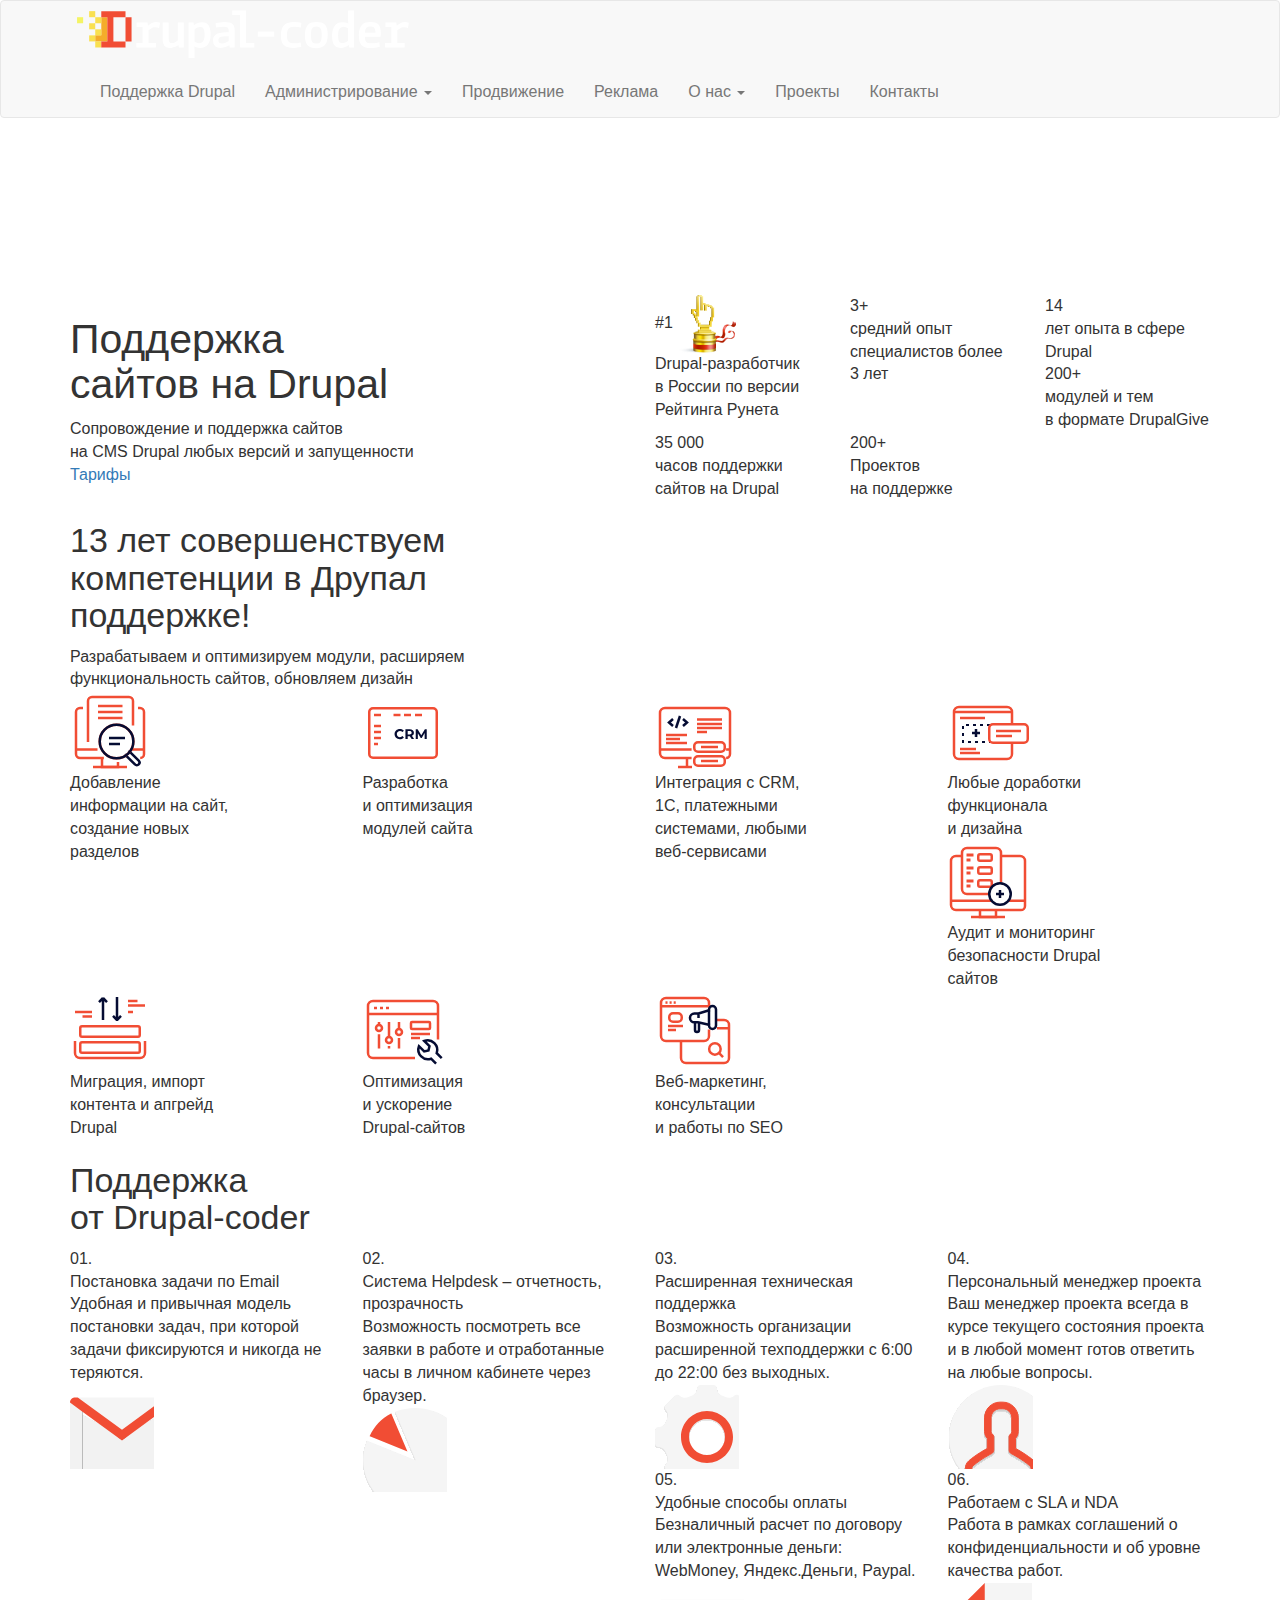
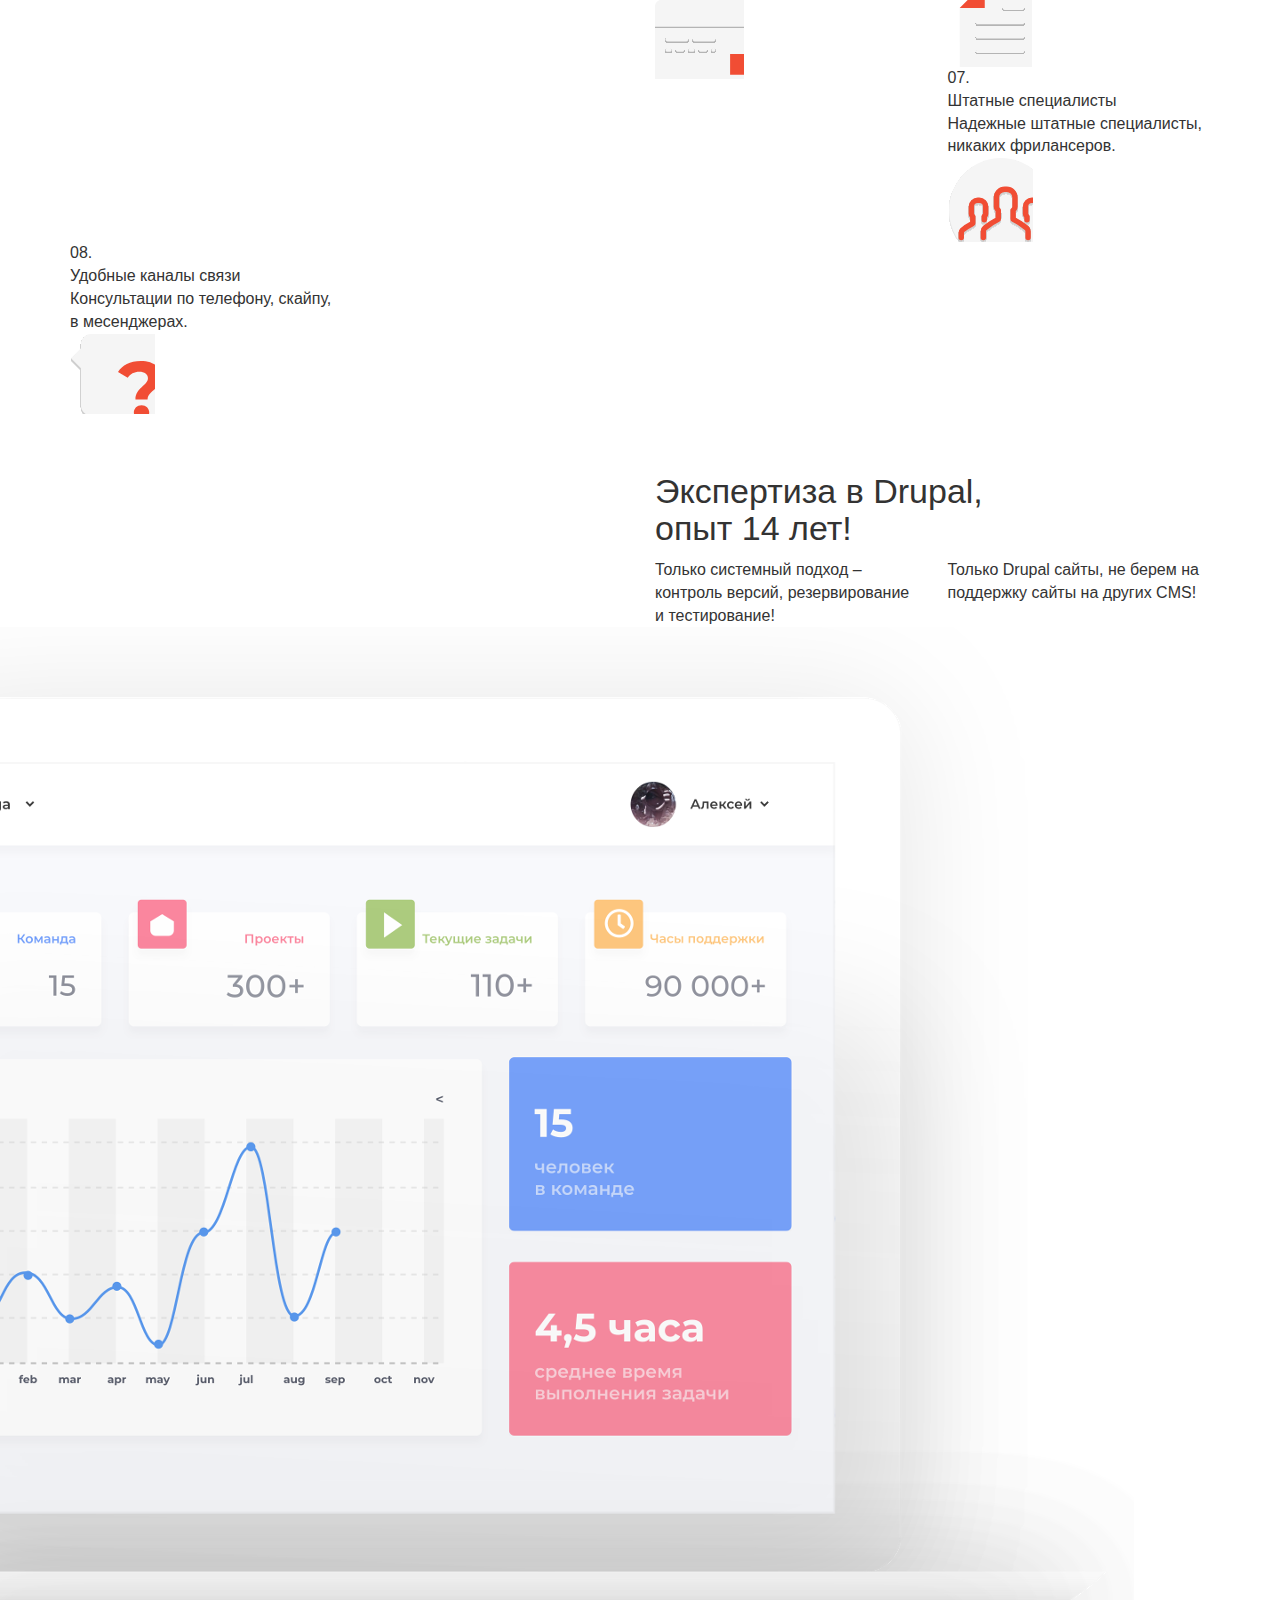
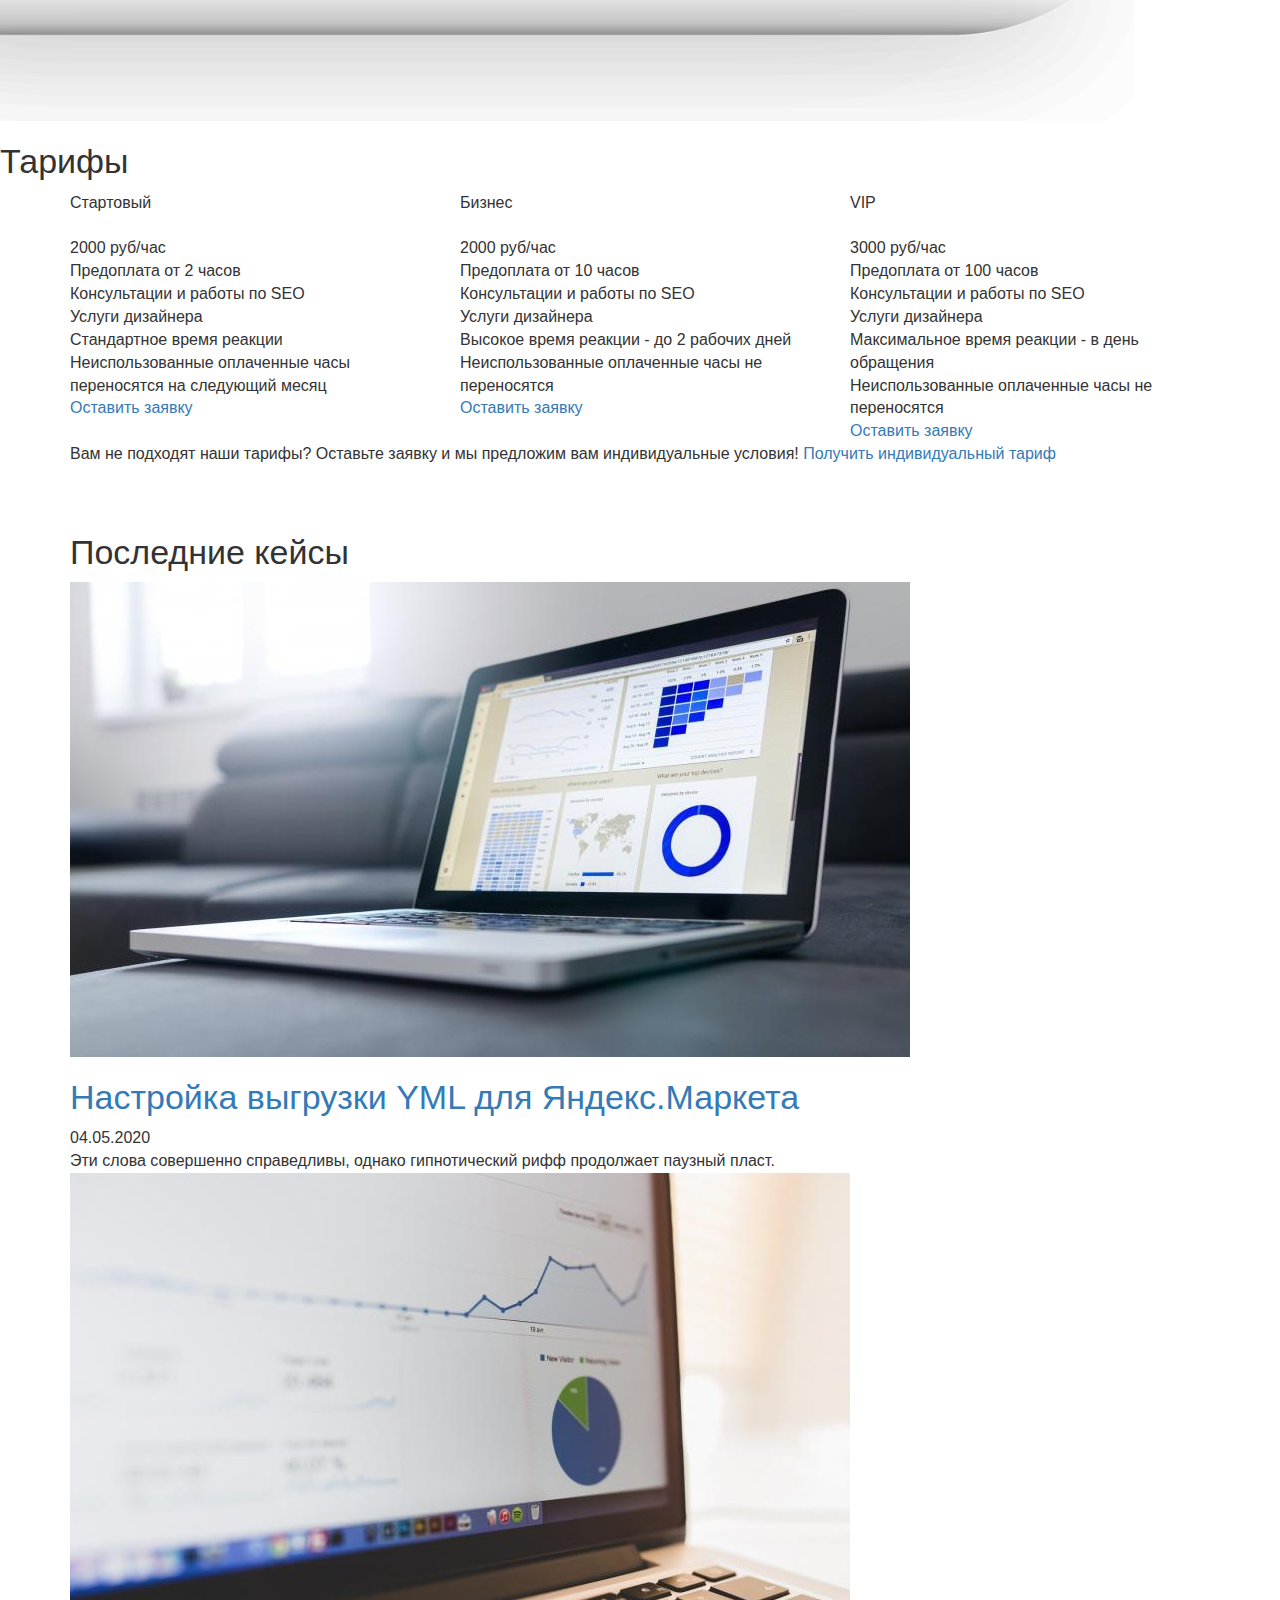
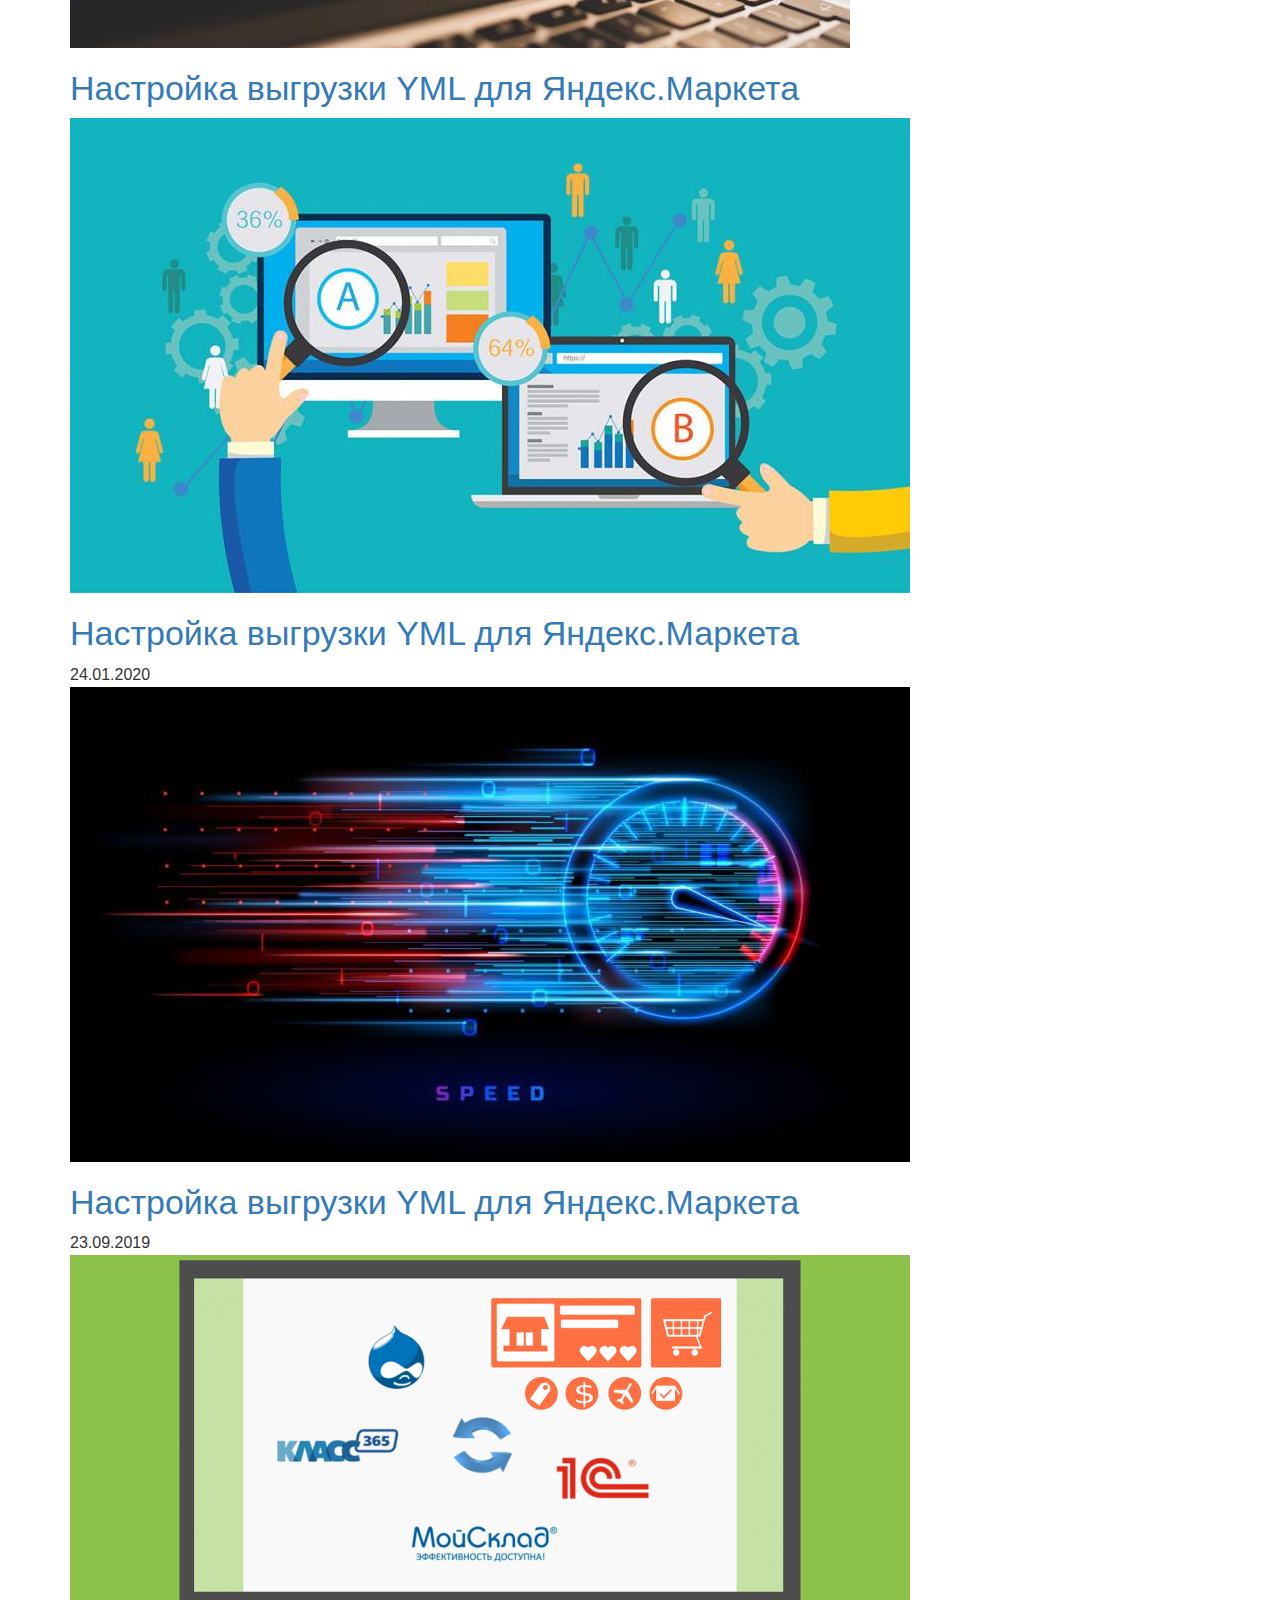
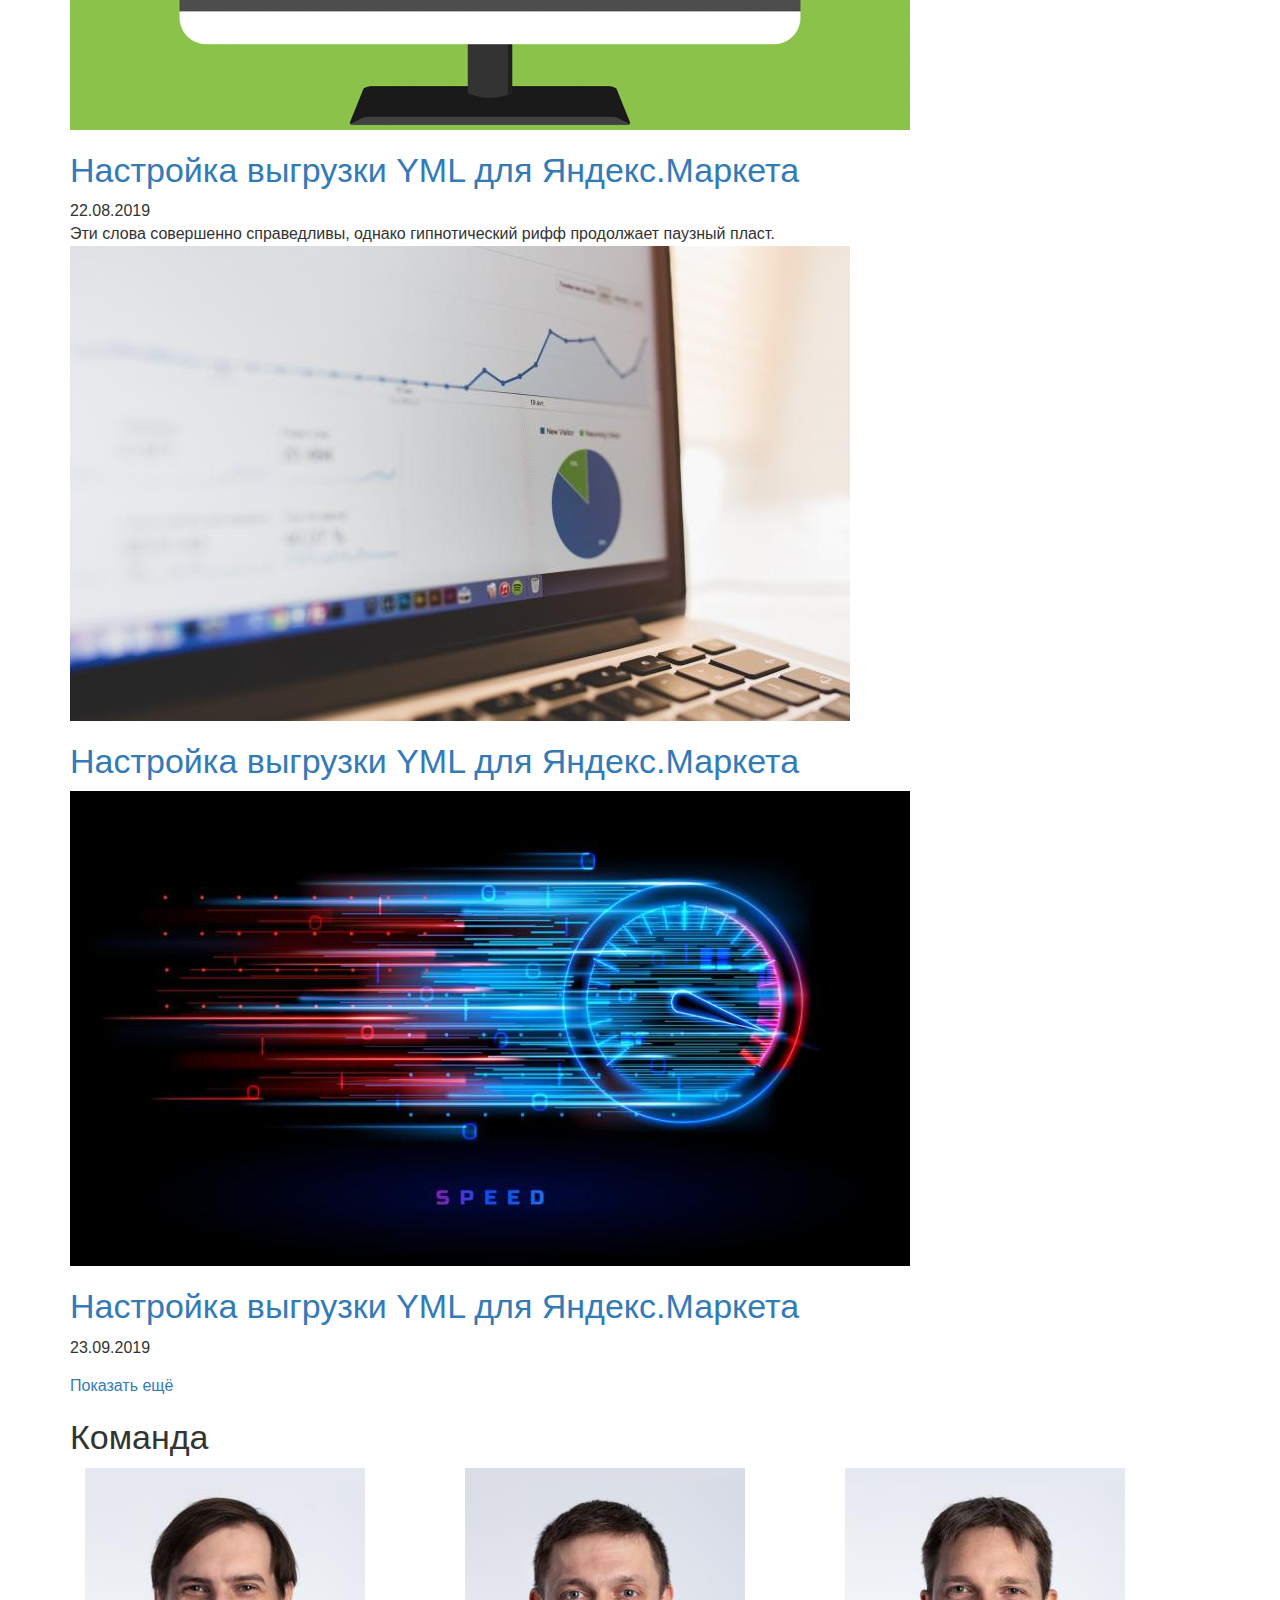
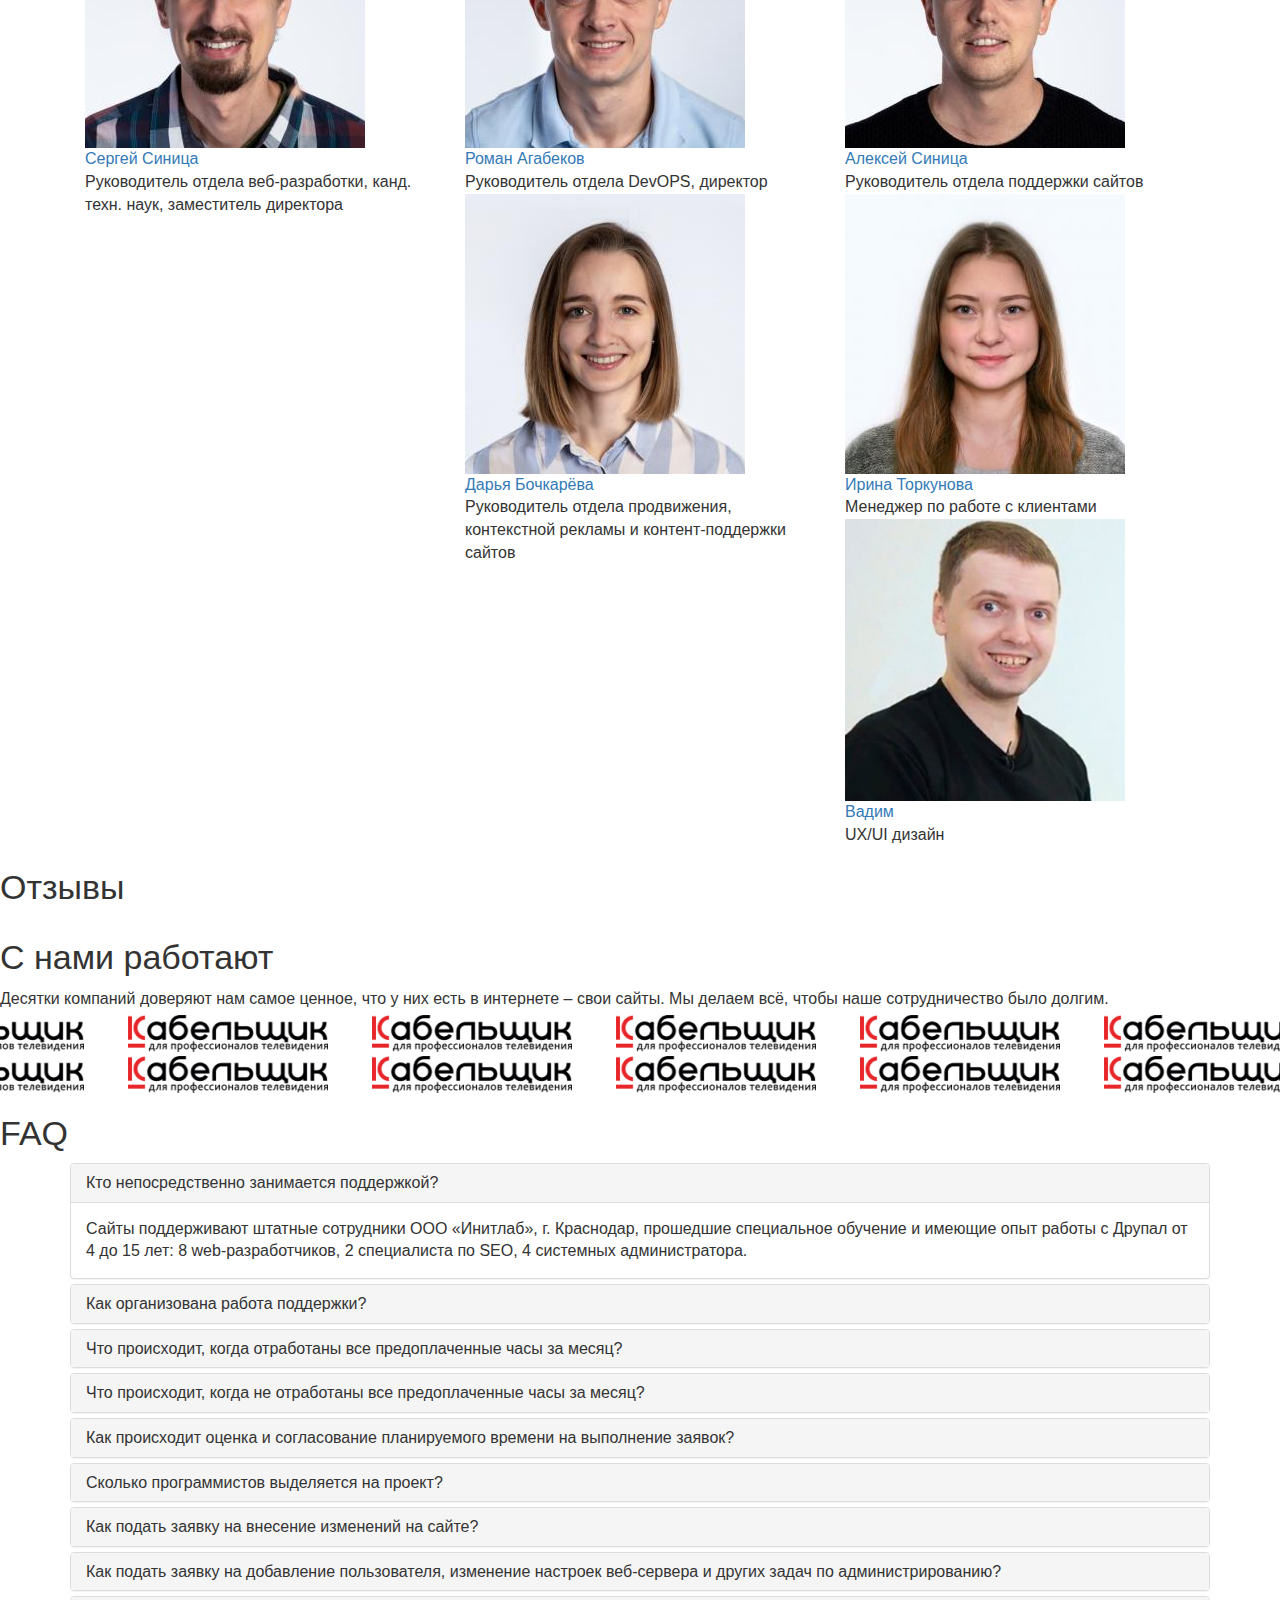
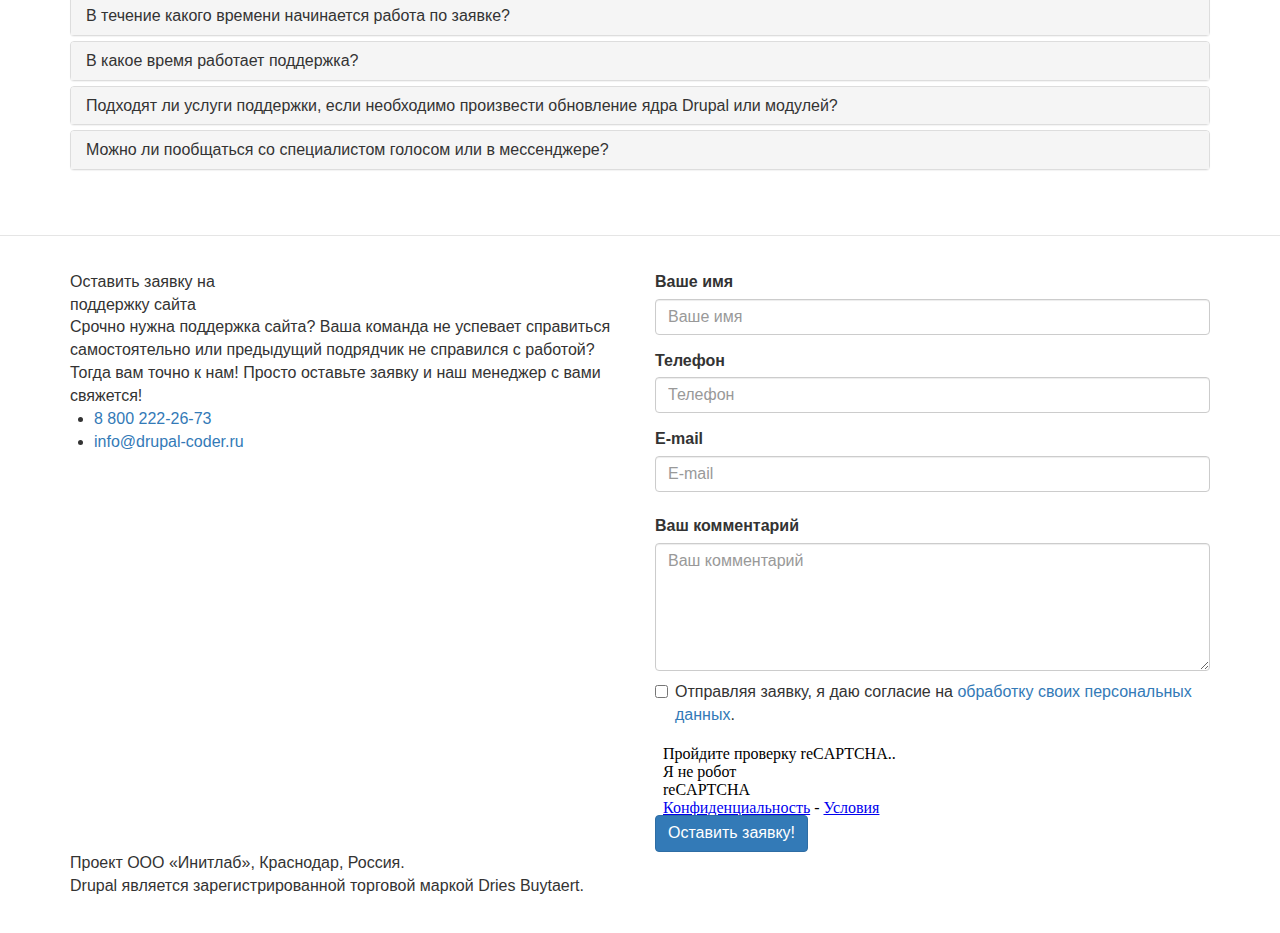
==== index.html @ 46fe7609 "Add files via upload" ====
<!DOCTYPE html>

<html lang="ru">

<head>
  <title>Русские вперед</title>
  <link rel="stylesheet" media="all" href="./site/style.css">
  <link rel="stylesheet" media="all" href="./site/bootstrap.min.css">
  <link rel="stylesheet" media="all" href="./site/other.css">
  <link rel="stylesheet" href="./site/styleslid.css">
<link rel="shortcut icon" href="https://cdn.icon-icons.com/icons2/1648/PNG/512/10094clownface_109962.png" type="image/png">
</head>

<body>

  <header class="navbar navbar-default" id="navbar" role="banner">
    <div class="container">
      <div class="navbar-header">
        <div class="region region-navigation">

          <a class="logo navbar-btn pull-left" href="" title="Главная" rel="home">
            <img src="site/drupal-coder.svg" alt="Главная" />
          </a>

        </div>

      </div>
      <div class="navbar-collapse-wrapper">

        <div class="navbar-collapse collapse">
          <div class="region region-navigation-collapsible">
            <nav role="navigation" aria-labelledby="block-bootstrap-dc-main-menu-menu"
              id="block-bootstrap-dc-main-menu">

              <h2 class="visually-hidden" id="block-bootstrap-dc-main-menu-menu">Основная навигация</h2>

              <ul class="menu nav navbar-nav">
                <li><a href="" 
                    class="is-active">Поддержка Drupal</a>
                </li>
                <li class="expanded dropdown"><a href="" class="dropdown-toggle"
                    data-toggle="dropdown">Администрирование <span class="caret"></span></a>
                  <div class="container-fluid dropdown-menu-wrapper">
                    <ul class="menu dropdown-menu">
                      <li><a href=""
                          >Миграция</a>
                      </li>
                      <li><a href="" >Бэкапы</a>
                      </li>
                      <li><a href=""
                          >Аудит безопасности</a>
                      </li>
                      <li><a href=""
                          >Оптимизация скорости</a>
                      </li>
                      <li><a href="" >Переезд на
                          https</a>
                      </li>
                    </ul>
                  </div>

                </li>
                <li><a href="" >Продвижение</a>
                </li>
                <li><a href=""
                    >Реклама</a>
                </li>
                <li class="expanded dropdown"><a href="" class="dropdown-toggle" data-toggle="dropdown">О нас <span
                      class="caret"></span></a>
                  <div class="container-fluid dropdown-menu-wrapper">
                    <ul class="menu dropdown-menu">
                      <li><a href="" >Команда</a>
                      </li>
                      <li><a href=""
                          >Drupalgive</a>
                      </li>
                      <li><a href="" >Блог</a>
                      </li>
                      <li><a href="">Курсы
                          Drupal</a>
                      </li>
                    </ul>
                  </div>

                </li>
                <li><a href=""
                   >Проекты</a>
                </li>
                <li><a href="" >Контакты</a>
                </li>
              </ul>



            </nav>

          </div>

        </div>
        <button type="button" class="navbar-toggle" data-toggle="collapse" data-target=".navbar-collapse">
          <span class="sr-only">Toggle navigation</span>
          <span class="icon-bar"></span>
          <span class="icon-bar"></span>
          <span class="icon-bar"></span>
        </button>
      </div>
    </div>
  </header>

  <div class="page-subheader">
    <div class="region region-subheader">
      <section id="block-support-main" class="block block-block-content clearfix">
        <div class=" field--item">
          <div class="support-main">
            <div class="support-main-background">
              <video autoplay="autoplay" loop="" class="fillWidth" playsinline preload="auto" muted>
                <source src="site/video.mp4" type="video/mp4">Your browser does not support the video tag. I suggest you
                upgrade your browser.
              </video>
            </div>
            <div class="container">
              <div class="row">
                <div class="col-md-6">
                  <h1 class="page-title">Поддержка <br> сайтов на Drupal</h1>
                  <div class="support-main-description">
                    Сопровождение и поддержка сайтов <br>
                    на CMS Drupal любых версий и запущенности
                  </div>
                  <div class="support-main-wrapper">
                    <a href="" class="support-main-btn flowing-scroll">Тарифы</a>
                  </div>
                </div>
                <div class="col-md-6">
                  <div class="row support-achievements">
                    <div class="col-md-4 col-sm-4 col-xs-6 support-achievement">
                      <div class="support-achievement-wrapper">
                        <div class="support-achievement-title">#1 <img alt="1 место" src="./site/cup.png">
                        </div>
                        <div class="support-achievement-description">
                          Drupal-разработчик <br> в России по версии Рейтинга Рунета
                        </div>
                      </div>
                    </div>
                    <div class="col-md-4 col-sm-4 col-xs-6 support-achievement">
                      <div class="support-achievement-wrapper">
                        <div class="support-achievement-title">3+</div>
                        <div class="support-achievement-description">
                          средний опыт <br> специалистов более <br> 3 лет
                        </div>
                      </div>
                    </div>
                    <div class="col-md-4 col-sm-4 col-xs-6 support-achievement">
                      <div class="support-achievement-wrapper">
                        <div class="support-achievement-title">14</div>
                        <div class="support-achievement-description">
                          лет опыта в сфере Drupal
                        </div>
                      </div>
                    </div>
                    <div class="col-md-4 col-sm-4 col-xs-6 support-achievement">
                      <div class="support-achievement-wrapper">
                        <div class="support-achievement-title">200+</div>
                        <div class="support-achievement-description">
                          модулей и тем <br> в формате DrupalGive
                        </div>
                      </div>
                    </div>
                    <div class="col-md-4 col-sm-4 col-xs-6 support-achievement">
                      <div class="support-achievement-wrapper">
                        <div class="support-achievement-title">35 000</div>
                        <div class="support-achievement-description">
                          часов поддержки <br> сайтов на Drupal
                        </div>
                      </div>
                    </div>
                    <div class="col-md-4 col-sm-4 col-xs-6 support-achievement">
                      <div class="support-achievement-wrapper">
                        <div class="support-achievement-title">200+</div>
                        <div class="support-achievement-description">
                          Проектов <br> на поддержке
                        </div>
                      </div>
                    </div>
                  </div>
                </div>
              </div>
            </div>
          </div>
        </div>
      </section>
    </div>

  </div>

  <div class="main-wrapper">

    <div class="region region-fw-content">
      <section class="block block-block-content clearfix">

        <div class="competencies">
          <div class="container">
            <div class="row">
              <div class="col-md-6">
                <h2 class="block-title">13 лет совершенствуем <br> компетенции в Друпал <br> поддержке!</h2>
                <div class="competencies-description">
                  Разрабатываем и оптимизируем модули, расширяем <br> функциональность сайтов, обновляем дизайн
                </div>
              </div>
            </div>
            <div class="row row-flex competencies-row">
              <div class="col-sm-3 col-xs-6">
                <div class="competency">
                  <div class="competency-wrapper">
                    <div class="competency-header">
                      <div class="competency-icon"><img alt="Добавление информации на сайт, создание новых разделов"
                          src="./site/competency-1.svg" class="img-responsive"></div>
                    </div>
                    <div class="competency-body">
                      Добавление <br> информации на сайт,<br> создание новых <br> разделов
                    </div>
                  </div>
                </div>
              </div>
              <div class="col-sm-3 col-xs-6">
                <div class="competency">
                  <div class="competency-wrapper">
                    <div class="competency-header">
                      <div class="competency-icon"><img alt="Разработка и оптимизация модулей сайта"
                          src="./site/competency-2.svg" class="img-responsive"></div>
                    </div>
                    <div class="competency-body">
                      Разработка <br> и оптимизация <br> модулей сайта
                    </div>
                  </div>
                </div>
              </div>
              <div class="col-sm-3 col-xs-6">
                <div class="competency">
                  <div class="competency-wrapper">
                    <div class="competency-header">
                      <div class="competency-icon"><img alt="Интеграция" src="./site/competency-3.svg"
                          class="img-responsive"></div>
                    </div>
                    <div class="competency-body">
                      Интеграция с CRM, <br> 1C, платежными <br> системами, любыми <br> веб-сервисами
                    </div>
                  </div>
                </div>
              </div>
              <div class="col-sm-3 col-xs-6">
                <div class="competency">
                  <div class="competency-wrapper">
                    <div class="competency-header">
                      <div class="competency-icon"><img alt="Доработки" src="./site/competency-4.svg"
                          class="img-responsive"></div>
                    </div>
                    <div class="competency-body">
                      Любые доработки <br> функционала <br> и дизайна
                    </div>
                  </div>
                </div>
              </div>
              <div class="col-sm-3 col-xs-6">
                <div class="competency">
                  <div class="competency-wrapper">
                    <div class="competency-header">
                      <div class="competency-icon"><img alt="Безопасность" src="./site/competency-5.svg"
                          class="img-responsive"></div>
                    </div>
                    <div class="competency-body">
                      Аудит и мониторинг <br> безопасности Drupal <br> сайтов
                    </div>
                  </div>
                </div>
              </div>
              <div class="col-sm-3 col-xs-6">
                <div class="competency">
                  <div class="competency-wrapper">
                    <div class="competency-header">
                      <div class="competency-icon"><img alt="Миграция" src="./site/competency-6.svg"
                          class="img-responsive"></div>
                    </div>
                    <div class="competency-body">
                      Миграция, импорт <br> контента и апгрейд <br> Drupal
                    </div>
                  </div>
                </div>
              </div>
              <div class="col-sm-3 col-xs-6">
                <div class="competency">
                  <div class="competency-wrapper">
                    <div class="competency-header">
                      <div class="competency-icon"><img alt="Оптимизация" src="./site/competency-7.svg"
                          class="img-responsive"></div>
                    </div>
                    <div class="competency-body">
                      Оптимизация <br> и ускорение <br> Drupal-сайтов
                    </div>
                  </div>
                </div>
              </div>
              <div class="col-sm-3 col-xs-6">
                <div class="competency">
                  <div class="competency-wrapper">
                    <div class="competency-header">
                      <div class="competency-icon"><img alt="SEO" src="./site/competency-8.svg" class="img-responsive">
                      </div>
                    </div>
                    <div class="competency-body">
                      Веб-маркетинг, <br> консультации <br> и работы по SEO
                    </div>
                  </div>
                </div>
              </div>
            </div>
          </div>
        </div>


      </section>

      <section class="block block-block-content clearfix">
        <div class="advantages with-expertise">
          <div class="container">
            <div class="row">
              <div class="col-md-12">
                <h2 class="block-title">Поддержка <br> от Drupal-coder</h2>
              </div>
            </div>
            <div class="row row-flex advantages-row">
              <div class="col-sm-6 col-md-3 col-xs-12 advantage-col">
                <div class="advantage">
                  <div class="advantage-wrapper">
                    <div class="advantage-header">
                      <div class="advantage-num">01.</div>
                      <div class="advantage-title">Постановка задачи по Email</div>
                    </div>
                    <div class="advantage-body">
                      Удобная и привычная модель постановки задач, при которой задачи фиксируются и никогда не
                      теряются.
                    </div>
                    <div class="advantage-icon"><img alt="Почта" src="./site/support1.svg" class="img-responsive"></div>
                  </div>
                </div>
              </div>
              <div class="col-sm-6 col-md-3 col-xs-12 advantage-col">
                <div class="advantage">
                  <div class="advantage-wrapper">
                    <div class="advantage-header">
                      <div class="advantage-num">02.</div>
                      <div class="advantage-title">Система Helpdesk – отчетность, прозрачность</div>
                    </div>
                    <div class="advantage-body">
                      Возможность посмотреть все заявки в работе и отработанные часы в личном кабинете через
                      браузер.
                    </div>
                    <div class="advantage-icon"><img alt="Диаграмма" src="./site/support2.svg" class="img-responsive">
                    </div>
                  </div>
                </div>
              </div>
              <div class="col-sm-6 col-md-3 col-xs-12 advantage-col">
                <div class="advantage">
                  <div class="advantage-wrapper">
                    <div class="advantage-header">
                      <div class="advantage-num">03.</div>
                      <div class="advantage-title">Расширенная техническая поддержка</div>
                    </div>
                    <div class="advantage-body">
                      Возможность организации расширенной техподдержки с 6:00 до 22:00 без выходных.
                    </div>
                    <div class="advantage-icon"><img alt="Поддержка" src="./site/support3.svg" class="img-responsive">
                    </div>
                  </div>
                </div>
              </div>
              <div class="col-sm-6 col-md-3 col-xs-12 advantage-col">
                <div class="advantage">
                  <div class="advantage-wrapper">
                    <div class="advantage-header">
                      <div class="advantage-num">04.</div>
                      <div class="advantage-title">Персональный менеджер проекта</div>
                    </div>
                    <div class="advantage-body">
                      Ваш менеджер проекта всегда в курсе текущего состояния проекта и в любой момент готов ответить
                      на любые вопросы.
                    </div>
                    <div class="advantage-icon"><img alt="Пользователь" src="./site/support4.svg"
                        class="img-responsive"></div>
                  </div>
                </div>
              </div>
              <div class="col-sm-6 col-md-3 col-xs-12 advantage-col">
                <div class="advantage">
                  <div class="advantage-wrapper">
                    <div class="advantage-header">
                      <div class="advantage-num">05.</div>
                      <div class="advantage-title">Удобные способы оплаты</div>
                    </div>
                    <div class="advantage-body">
                      Безналичный расчет по договору или электронные деньги: WebMoney, Яндекс.Деньги, Paypal.
                    </div>
                    <div class="advantage-icon"><img alt="Оплата" src="./site/support5.svg" class="img-responsive">
                    </div>
                  </div>
                </div>
              </div>
              <div class="col-sm-6 col-md-3 col-xs-12 advantage-col">
                <div class="advantage">
                  <div class="advantage-wrapper">
                    <div class="advantage-header">
                      <div class="advantage-num">06.</div>
                      <div class="advantage-title">Работаем с SLA и NDA</div>
                    </div>
                    <div class="advantage-body">
                      Работа в рамках соглашений о конфиденциальности и об уровне качества работ.
                    </div>
                    <div class="advantage-icon"><img alt="Документ" src="./site/support6.svg" class="img-responsive">
                    </div>
                  </div>
                </div>
              </div>
              <div class="col-sm-6 col-md-3 col-xs-12 advantage-col">
                <div class="advantage">
                  <div class="advantage-wrapper">
                    <div class="advantage-header">
                      <div class="advantage-num">07.</div>
                      <div class="advantage-title">Штатные специалисты</div>
                    </div>
                    <div class="advantage-body">
                      Надежные штатные специалисты, никаких фрилансеров.
                    </div>
                    <div class="advantage-icon"><img alt="Сотрудники" src="./site/support7.svg" class="img-responsive">
                    </div>
                  </div>
                </div>
              </div>
              <div class="col-sm-6 col-md-3 col-xs-12 advantage-col">
                <div class="advantage">
                  <div class="advantage-wrapper">
                    <div class="advantage-header">
                      <div class="advantage-num">08.</div>
                      <div class="advantage-title">Удобные каналы связи</div>
                    </div>
                    <div class="advantage-body">
                      Консультации по телефону, скайпу, в месенджерах.
                    </div>
                    <div class="advantage-icon"><img alt="Вопросы" src="./site/support8.svg" class="img-responsive">
                    </div>
                  </div>
                </div>
              </div>
            </div>
          </div>
        </div>

        <div class="expertise">
          <div class="container">
            <div class="row">
              <div class="col-md-6 col-xs-12 col-md-offset-6">
                <div class="row">
                  <div class="col-md-12">
                    <h2 class="block-title"><br> Экспертиза в Drupal,<br> опыт 14 лет!</h2>
                  </div>
                </div>
                <div class="row row-flex expertise-row">
                  <div class="col-sm-6 col-xs-12 expertise-col">
                    <div class="expertise-item">
                      <div class="expertise-item-body">
                        Только системный подход – контроль версий, резервирование и тестирование!
                      </div>
                    </div>
                  </div>
                  <div class="col-sm-6 col-xs-12 expertise-col">
                    <div class="expertise-item">
                      <div class="expertise-item-body">
                        Только Drupal сайты, не берем на поддержку сайты на других CMS!
                      </div>
                    </div>
                  </div>

                </div>
              </div>
            </div>
          </div>
          <div class="expertise-img"><img alt="Helpdesk" class="img-responsive" src="./site/laptop.png"></div>
        </div>


      </section>

      <section id="block-tariffs" class="block block-block-content clearfix">

        <h2 class="block-title">Тарифы</h2>

        <div class="tariffs">
          <div class="container">
            <div class="row row-flex tariffs-row">
              <div class="col-sm-4 col-xs-12 col-flex">
                <div class="tariff">
                  <div class="tariff-wrapper">
                    <div class="tariff-header">
                      <div class="tariff-title">Стартовый <br> <br>
                        <div class="block-title">2000 руб/час</div>
                      </div>

                    </div>
                    <div class="tariff-body">
                      <div>Предоплата от 2 часов</div>
                      <div>Консультации и работы по SEO</div>
                      <div>Услуги дизайнера</div>
                      <div>Стандартное время реакции</div>
                      <div>Неиспользованные оплаченные часы переносятся на следующий месяц
                      </div>
                    </div>
                    <div class="tariff-footer">
                      <a href="" class="contact-form tariff-footer-btn">Оставить заявку</a>
                    </div>
                  </div>
                </div>
              </div>
              <div class="col-sm-4 col-flex col-xs-12">
                <div class="tariff">
                  <div class="tariff-wrapper">
                    <div class="tariff-header">
                      <div class="tariff-title">Бизнес<br><br>
                        <div class="block-title">2000 руб/час</div>
                      </div>
                    </div>
                    <div class="tariff-body ">
                      <div>Предоплата от 10 часов</div>
                      <div>Консультации и работы по SEO</div>
                      <div>Услуги дизайнера</div>
                      <div>Высокое время реакции - до 2 рабочих дней</div>
                      <div>Неиспользованные оплаченные часы не переносятся</div>
                    </div>
                    <div class="tariff-footer">
                      <a href="" class="contact-form tariff-footer-btn">Оставить заявку</a>
                    </div>
                  </div>
                </div>
              </div>
              <div class="col-sm-4 col-flex col-xs-12">
                <div class="tariff">
                  <div class="tariff-wrapper">
                    <div class="tariff-header">
                      <div class="tariff-title">VIP<br><br>
                        <div class="block-title">3000 руб/час</div>
                      </div>
                    </div>
                    <div class="tariff-body">
                      <div>Предоплата от 100 часов</div>
                      <div>Консультации и работы по SEO</div>
                      <div>Услуги дизайнера</div>
                      <div>Максимальное время реакции - в день обращения</div>
                      <div>Неиспользованные оплаченные часы не переносятся</div>
                    </div>
                    <div class="tariff-footer">
                      <a href="" class="contact-form tariff-footer-btn">Оставить заявку</a>
                    </div>
                  </div>
                </div>
              </div>
            </div>
            <div class="row">
              <div class="col-xs-12">
                <div class="tariffs-ps">
                  Вам не подходят наши тарифы? Оставьте заявку и мы предложим вам индивидуальные условия!
                  <a href="" class="contact-form tariffs-link">Получить индивидуальный тариф</a>
                </div>
              </div>
            </div>
          </div>
        </div>


      </section>
      <br><br>
      <section class="views-element-container container block clearfix" id="block-views-block-keys-block">
        <h2 class="block-title">Последние кейсы</h2>
        <div class="form-group">
          <div class="view view-keys view-id-keys view-display-id-block_1">
            <div class="view-content">
              <article class="blog is-promoted keys-1 clearfix">
                <div class="keys-1__wrapper">
                  <div class="keys-1__picture">
                    <picture>
                      <img src="./site/office-2717014_1920.jpg" alt="Настройка выгрузки YML для Яндекс.Маркета"
                        typeof="foaf:Image" class="img-responsive">

                    </picture>
                  </div>

                  <div class="keys-1__container">
                    <div class="keys-1__header">

                      <h2>
                        <a href="" rel="bookmark"><span>Настройка выгрузки YML для Яндекс.Маркета</span>
                        </a>
                      </h2>

                      <div class="keys-1__header-date">
                        04.05.2020
                      </div>
                    </div>

                    <div class="keys-1__content">
                      <p>Эти слова совершенно справедливы, однако гипнотический рифф продолжает паузный пласт.</p>
                    </div>
                  </div>
                </div>
              </article>
              <article class="blog is-promoted keys-2 clearfix">
                <div class="keys-2__wrapper">
                  <div class="keys-2__picture">
                    <picture>
                      <img sizes="max-width:767px" src="./site/computer-767776_1920.jpg"
                        alt="Настройка выгрузки YML для Яндекс.Маркета" typeof="foaf:Image" class="img-responsive">

                    </picture>

                  </div>

                  <div class="keys-2__container">
                    <div class="keys-2__header">

                      <h2>
                        <a href="" rel="bookmark"><span>Настройка выгрузки YML для Яндекс.Маркета </span>
                        </a>
                      </h2>
                    </div>
                  </div>
                </div>
              </article>


              <article class="blog is-promoted keys-1 clearfix">
                <div class="keys-1__wrapper">
                  <div class="keys-1__picture">

                    <picture>
                      <img src="./site/conversion-main.jpg" alt="Настройка выгрузки YML для Яндекс.Маркета"
                        typeof="foaf:Image" class="img-responsive">

                    </picture>

                  </div>

                  <div class="keys-1__container">
                    <div class="keys-1__header">

                      <h2>
                        <a href="" rel="bookmark"><span>Настройка выгрузки YML для Яндекс.Маркета</span>
                        </a>
                      </h2>

                      <div class="keys-1__header-date">
                        24.01.2020
                      </div>
                    </div>
                  </div>
                </div>
              </article>


              <article class="blog is-promoted keys-1 clearfix">
                <div class="keys-1__wrapper">
                  <div class="keys-1__picture">

                    <picture>

                      <img src="./site/EDf41xbXkAEQRn8_0.jpg" alt="Настройка выгрузки YML для Яндекс.Маркета"
                        typeof="foaf:Image" class="img-responsive">

                    </picture>

                  </div>

                  <div class="keys-1__container">
                    <div class="keys-1__header">

                      <h2>
                        <a href="" rel="bookmark"><span>Настройка выгрузки YML для Яндекс.Маркета</span>
                        </a>
                      </h2>

                      <div class="keys-1__header-date">
                        23.09.2019
                      </div>
                    </div>
                  </div>
                </div>
              </article>


              <article class="blog is-promoted keys-1 clearfix">
                <div class="keys-1__wrapper">
                  <div class="keys-1__picture">

                    <picture>
                      <img src="./site/e-commerce-1606962_1280.png" alt="Настройка выгрузки YML для Яндекс.Маркета"
                        typeof="foaf:Image" class="img-responsive">

                    </picture>

                  </div>

                  <div class="keys-1__container">
                    <div class="keys-1__header">

                      <h2>
                        <a href="" rel="bookmark"><span>Настройка выгрузки YML для Яндекс.Маркета</span>
                        </a>
                      </h2>

                      <div class="keys-1__header-date">
                        22.08.2019
                      </div>
                    </div>

                    <div class="keys-1__content">
                      <p>Эти слова совершенно справедливы, однако гипнотический рифф продолжает паузный пласт.</p>
                    </div>
                  </div>
                </div>
              </article>

              <article class="blog is-promoted keys-2 clearfix">
                <div class="keys-2__wrapper">
                  <div class="keys-2__picture">

                    <picture>
                      <img sizes="max-width:767px" src="./site/computer-767776_1920.jpg" alt="" typeof="foaf:Image"
                        class="img-responsive">

                    </picture>

                  </div>

                  <div class="keys-2__container">
                    <div class="keys-2__header">

                      <h2>
                        <a href="" rel="bookmark"><span>Настройка выгрузки YML для Яндекс.Маркета </span>
                        </a>
                      </h2>

                    </div>
                  </div>
                </div>
              </article>
              <article class="blog is-promoted keys-1 clearfix">
                <div class="keys-1__wrapper">
                  <div class="keys-1__picture">

                    <picture>
                      <img src="./site/EDf41xbXkAEQRn8_0.jpg" alt="Настройка выгрузки YML для Яндекс.Маркета"
                        typeof="foaf:Image" class="img-responsive">

                    </picture>

                  </div>

                  <div class="keys-1__container">
                    <div class="keys-1__header">

                      <h2>
                        <a href="" rel="bookmark"><span>Настройка выгрузки YML для Яндекс.Маркета</span>
                        </a>
                      </h2>

                      <div class="keys-1__header-date">
                        23.09.2019
                      </div>
                    </div>
                  </div>
                </div>
              </article>
            </div>

          </div>
        </div>
        <div class="more-link form-group"><a href="">Показать ещё</a></div>
      </section>

      <section class="views-element-container container block clearfix" id="block-views-block-team-new">

        <h2 class="block-title">Команда</h2>

        <div class="form-group">

          <div class="view-content">
            <div class="col-xs-6 col-sm-6 col-md-4 views-row">
              <div class="user-teaser">
                <div class="user-teaser-photo">
                  <img src="./site/img1.jpg" width="280" height="280" alt="" typeof="Image" class="img-responsive">

                </div>
                <div class="user-teaser-name"><a href="" title="Профиль" target="_blank">Сергей Синица</a></div>
                <div class="user-teaser-post">Руководитель отдела веб-разработки, канд. техн. наук, заместитель директора</div>
              </div>
            </div>
            <div class="col-xs-6 col-sm-6 col-md-4 views-row">
              <div class="user-teaser">
                <div class="user-teaser-photo">
                  <img src="./site/img2.jpg" width="280" height="280" alt="" typeof="Image" class="img-responsive">

                </div>
                <div class="user-teaser-name"><a href="" title="Профиль" target="_blank">Роман Агабеков</a></div>
                <div class="user-teaser-post">Руководитель отдела DevOPS, директор</div>
              </div>
            </div>
            <div class="col-xs-6 col-sm-6 col-md-4 views-row">
              <div class="user-teaser">
                <div class="user-teaser-photo">
                  <img src="./site/img3.jpg" width="280" height="280" alt="" typeof="Image" class="img-responsive">

                </div>
                <div class="user-teaser-name"><a href="" title="Профиль" target="_blank">Алексей Синица</a></div>
                <div class="user-teaser-post">Руководитель отдела поддержки сайтов</div>
              </div>
            </div>
            <div class="col-xs-6 col-sm-6 col-md-4 views-row">
              <div class="user-teaser">
                <div class="user-teaser-photo">
                  <img src="./site/img4.jpg" width="280" height="280" alt="" typeof="Image" class="img-responsive">
                </div>
                <div class="user-teaser-name"><a href="" title="Профиль" target="_blank">Дарья Бочкарёва</a></div>
                <div class="user-teaser-post">Руководитель отдела продвижения, контекстной рекламы и контент-поддержки сайтов</div>
              </div>
            </div>
            <div class="col-xs-6 col-sm-6 col-md-4 views-row">
              <div class="user-teaser">
                <div class="user-teaser-photo">
                  <img src="./site/img5.jpg" width="280" height="280" alt="" typeof="Image" class="img-responsive">
                </div>
                <div class="user-teaser-name"><a href="" title="Профиль" target="_blank">Ирина Торкунова</a></div>
                <div class="user-teaser-post">Менеджер по работе с клиентами</div>
              </div>
            </div>
            <div class="col-xs-6 col-sm-6 col-md-4 views-row">
              <div class="user-teaser">
                <div class="user-teaser-photo">
                  <img src="./site/img.jpg" width="280" height="280" alt="" typeof="Image" class="img-responsive">
                </div>
                <div class="user-teaser-name"><a href="" title="Профиль" target="_blank">Вадим</a></div>
                <div class="user-teaser-post">UX/UI дизайн</div>
              </div>
            </div>
          </div>
        </div>
      </section>
      <section id="block-views-block-testimonials-block-1">
        <h2>Отзывы</h2>

        <div class="container">
          <div class="view-content">
            <div class="slick slider">
              <div class="slick-slider sli sli3">
                <img src="./site/logo_0.png" width="78" height="46" typeof="foaf:Image" class="img-responsive">
                <div class="views-field-field-report-text">
                  Команда Drupal Coder вызвала только положительные впечатления!
                </div>
                <div class="views-field views-field-field-report-author">
                  Нуреев Александр, менеджер проекта Winamp Russian Community
                </div>
              </div>
              <div class="slick-slider sli sli3" style="background: rgb(255, 255, 255); opacity: 1; ">
                <img src="./site/logo_0.png" width="78" height="46" typeof="foaf:Image" class="img-responsive">
                <div class="views-field-field-report-text">
                  Команда Drupal Coder вызвала только положительные впечатления!
                </div>
                <div class="views-field views-field-field-report-author">
                  Нуреев Александр, менеджер проекта Winamp Russian Community
                </div>
              </div>
              <div class="slick-slider sli sli4" style="background: rgb(255, 255, 255); opacity: 1; ">
                <img src="./site/logo_0.png" width="78" height="46" typeof="foaf:Image" class="img-responsive">
                <div class="views-field-field-report-text">
                  Команда Drupal Coder вызвала только положительные впечатления!
                </div>
                <div class="views-field views-field-field-report-author">
                  Нуреев Александр, менеджер проекта Winamp Russian Community
                </div>
              </div>

            </div>
          </div>
        </div>

      </section>

      <section class="views-element-container block clearfix" id="block-views-block-our-clients">
        <h2 class="block-title">С нами работают</h2>
        <div class="form-group">



          <div class="view-header">
            Десятки компаний доверяют нам самое ценное, что у них есть в интернете – свои сайты. Мы делаем всё,
            чтобы наше сотрудничество было долгим.
          </div>

          <div class="view-content">
            <div id="slick-views-our-clients-block-1-2"
              class="slick slick--view--our-clients slick--view--our-clients--block-1 slick--optionset--our-clients-logo slick--multiple-view slick--initialized">
              <div id="slick-views-our-clients-block-1-2-slider" class="slick-slider slick-initialized slick-slider">
                <div aria-live="polite" class="slick-list draggable" style="padding: 0px 10%;">
                  <div class="slick-track" role="listbox"
                    style="opacity: 1; width: 5908px; transform: translate3d(-1708px, 0px, 0px);">
                    <div class="slick__slide slide slide--48 slick-slide slick-cloned" data-slick-index="-6"
                      aria-hidden="true" tabindex="-1" style="width: 244px;">
                      <div class="views-field views-field-field-project-logo">
                        <div class="field-content">
                          <picture>
                            <img src="./site/cableman_ru.png" alt="gamebuy.ru" typeof="foaf:Image"
                              class="img-responsive">
                          </picture>
                        </div>
                      </div>
                    </div>
                    <div class="slick__slide slide slide--49 slick-slide slick-cloned" data-slick-index="-5"
                      aria-hidden="true" tabindex="-1" style="width: 244px;">
                      <div class="views-field views-field-field-project-logo">
                        <div class="field-content">
                          <picture>
                            <img src="./site/cableman_ru.png" alt="petroleumengineers.ru" typeof="foaf:Image"
                              class="img-responsive">
                          </picture>
                        </div>
                      </div>
                    </div>
                    <div class="slick__slide slide slide--50 slick-slide slick-cloned" data-slick-index="-4"
                      aria-hidden="true" tabindex="-1" style="width: 244px;">
                      <div class="views-field views-field-field-project-logo">
                        <div class="field-content">
                          <picture>
                            <img src="./site/cableman_ru.png" typeof="foaf:Image" class="img-responsive">
                          </picture>
                        </div>
                      </div>
                    </div>
                    <div class="slick__slide slide slide--51 slick-slide slick-cloned" data-slick-index="-3"
                      aria-hidden="true" tabindex="-1" style="width: 244px;">
                      <div class="views-field views-field-field-project-logo">
                        <div class="field-content">
                          <picture>
                            <img src="./site/cableman_ru.png" typeof="foaf:Image" class="img-responsive">
                          </picture>
                        </div>
                      </div>
                    </div>
                    <div class="slick__slide slide slide--52 slick-slide slick-cloned" data-slick-index="-2"
                      aria-hidden="true" tabindex="-1" style="width: 244px;">
                      <div class="views-field views-field-field-project-logo">
                        <div class="field-content">
                          <picture>
                            <img src="./site/cableman_ru.png" typeof="foaf:Image" class="img-responsive">
                          </picture>
                        </div>
                      </div>
                    </div>
                    <div class="slick__slide slide slide--53 slick-slide slick-cloned" data-slick-index="-1"
                      aria-hidden="true" tabindex="-1" style="width: 244px;">
                      <div class="views-field views-field-field-project-logo">
                        <div class="field-content">
                          <picture>
                            <img src="./site/cableman_ru.png" typeof="foaf:Image" class="img-responsive">
                          </picture>
                        </div>
                      </div>
                    </div>
                    <div class="slick__slide slide slide--0 slick-slide" data-slick-index="0" aria-hidden="true"
                      tabindex="-1" role="option" aria-describedby="slick-slide10" style="width: 244px;">
                      <div class="views-field views-field-field-project-logo">
                        <div class="field-content">
                          <picture>
                            <img src="./site/cableman_ru.png" typeof="foaf:Image" class="img-responsive">
                          </picture>
                        </div>
                      </div>
                    </div>
                    <div class="slick__slide slide slide--1 slick-slide slick-active" data-slick-index="1"
                      aria-hidden="false" tabindex="-1" role="option" aria-describedby="slick-slide11"
                      style="width: 244px;">
                      <div class="views-field views-field-field-project-logo">
                        <div class="field-content">
                          <picture>
                            <img src="./site/cableman_ru.png" typeof="foaf:Image" class="img-responsive">
                          </picture>
                        </div>
                      </div>
                    </div>
                    <div class="slick__slide slide slide--2 slick-slide slick-active" data-slick-index="2"
                      aria-hidden="false" tabindex="-1" role="option" aria-describedby="slick-slide12"
                      style="width: 244px;">
                      <div class="views-field views-field-field-project-logo">
                        <div class="field-content">
                          <picture>
                            <img src="./site/cableman_ru.png" typeof="foaf:Image" class="img-responsive">
                          </picture>
                        </div>
                      </div>
                    </div>
                    <div class="slick__slide slide slide--3 slick-slide slick-current slick-active slick-center"
                      data-slick-index="3" aria-hidden="false" tabindex="-1" role="option"
                      aria-describedby="slick-slide13" style="width: 244px;">
                      <div class="views-field views-field-field-project-logo">
                        <div class="field-content">
                          <picture>
                            <img src="./site/cableman_ru.png" typeof="foaf:Image" class="img-responsive">
                          </picture>
                        </div>
                      </div>
                    </div>
                    <div class="slick__slide slide slide--4 slick-slide slick-active" data-slick-index="4"
                      aria-hidden="false" tabindex="-1" role="option" aria-describedby="slick-slide14"
                      style="width: 244px;">
                      <div class="views-field views-field-field-project-logo">
                        <div class="field-content">
                          <picture>
                            <img src="./site/cableman_ru.png" typeof="foaf:Image" class="img-responsive">
                          </picture>
                        </div>
                      </div>
                    </div>
                    <div class="slick__slide slide slide--5 slick-slide slick-active" data-slick-index="5"
                      aria-hidden="false" tabindex="-1" role="option" aria-describedby="slick-slide15"
                      style="width: 244px;">
                      <div class="views-field views-field-field-project-logo">
                        <div class="field-content">
                          <picture>
                            <img src="./site/cableman_ru.png" typeof="foaf:Image" class="img-responsive">
                          </picture>
                        </div>
                      </div>
                    </div>
                    <div class="slick__slide slide slide--6 slick-slide" data-slick-index="6" aria-hidden="true"
                      tabindex="-1" role="option" aria-describedby="slick-slide16" style="width: 244px;">
                      <div class="views-field views-field-field-project-logo">
                        <div class="field-content">
                          <picture>
                            <img src="./site/cableman_ru.png" typeof="foaf:Image" class="img-responsive">
                          </picture>
                        </div>
                      </div>
                    </div>

                  </div>
                </div>
              </div>

            </div>
          </div>

          <div class="attachment attachment-after">
            <div class="views-element-container form-group">

              <div class="view-content">
                <div id="slick-views-our-clients-block-1-2"
                  class="slick slick--view--our-clients slick--view--our-clients--block-1 slick--optionset--our-clients-logo slick--multiple-view slick--initialized">
                  <div id="slick-views-our-clients-block-1-2-slider" class="slick-slider slick-initialized slick-slider">
                    <div aria-live="polite" class="slick-list draggable" style="padding: 0px 10%;">
                      <div class="slick-track" role="listbox"
                        style="opacity: 1; width: 5908px; transform: translate3d(-1708px, 0px, 0px);">
                        <div class="slick__slide slide slide--48 slick-slide slick-cloned" data-slick-index="-6"
                          aria-hidden="true" tabindex="-1" style="width: 244px;">
                          <div class="views-field views-field-field-project-logo">
                            <div class="field-content">
                              <picture>
                                <img src="./site/cableman_ru.png" alt="gamebuy.ru" typeof="foaf:Image"
                                  class="img-responsive">
                              </picture>
                            </div>
                          </div>
                        </div>
                        <div class="slick__slide slide slide--49 slick-slide slick-cloned" data-slick-index="-5"
                          aria-hidden="true" tabindex="-1" style="width: 244px;">
                          <div class="views-field views-field-field-project-logo">
                            <div class="field-content">
                              <picture>
                                <img src="./site/cableman_ru.jpg" alt="petroleumengineers.ru" typeof="foaf:Image"
                                  class="img-responsive">
                              </picture>
                            </div>
                          </div>
                        </div>
                        <div class="slick__slide slide slide--50 slick-slide slick-cloned" data-slick-index="-4"
                          aria-hidden="true" tabindex="-1" style="width: 244px;">
                          <div class="views-field views-field-field-project-logo">
                            <div class="field-content">
                              <picture>
                                <img src="./site/cableman_ru.png" typeof="foaf:Image" class="img-responsive">
                              </picture>
                            </div>
                          </div>
                        </div>
                        <div class="slick__slide slide slide--51 slick-slide slick-cloned" data-slick-index="-3"
                          aria-hidden="true" tabindex="-1" style="width: 244px;">
                          <div class="views-field views-field-field-project-logo">
                            <div class="field-content">
                              <picture>
                                <img src="./site/cableman_ru.png" typeof="foaf:Image" class="img-responsive">
                              </picture>
                            </div>
                          </div>
                        </div>
                        <div class="slick__slide slide slide--52 slick-slide slick-cloned" data-slick-index="-2"
                          aria-hidden="true" tabindex="-1" style="width: 244px;">
                          <div class="views-field views-field-field-project-logo">
                            <div class="field-content">
                              <picture>
                                <img src="./site/cableman_ru.png" typeof="foaf:Image" class="img-responsive">
                              </picture>
                            </div>
                          </div>
                        </div>
                        <div class="slick__slide slide slide--53 slick-slide slick-cloned" data-slick-index="-1"
                          aria-hidden="true" tabindex="-1" style="width: 244px;">
                          <div class="views-field views-field-field-project-logo">
                            <div class="field-content">
                              <picture>
                                <img src="./site/cableman_ru.png" typeof="foaf:Image" class="img-responsive">
                              </picture>
                            </div>
                          </div>
                        </div>
                        <div class="slick__slide slide slide--0 slick-slide" data-slick-index="0" aria-hidden="true"
                          tabindex="-1" role="option" aria-describedby="slick-slide10" style="width: 244px;">
                          <div class="views-field views-field-field-project-logo">
                            <div class="field-content">
                              <picture>
                                <img src="./site/cableman_ru.png" typeof="foaf:Image" class="img-responsive">
                              </picture>
                            </div>
                          </div>
                        </div>
                        <div class="slick__slide slide slide--1 slick-slide slick-active" data-slick-index="1"
                          aria-hidden="false" tabindex="-1" role="option" aria-describedby="slick-slide11"
                          style="width: 244px;">
                          <div class="views-field views-field-field-project-logo">
                            <div class="field-content">
                              <picture>
                                <img src="./site/cableman_ru.png" typeof="foaf:Image" class="img-responsive">
                              </picture>
                            </div>
                          </div>
                        </div>
                        <div class="slick__slide slide slide--2 slick-slide slick-active" data-slick-index="2"
                          aria-hidden="false" tabindex="-1" role="option" aria-describedby="slick-slide12"
                          style="width: 244px;">
                          <div class="views-field views-field-field-project-logo">
                            <div class="field-content">
                              <picture>
                                <img src="./site/cableman_ru.png" typeof="foaf:Image" class="img-responsive">
                              </picture>
                            </div>
                          </div>
                        </div>
                        <div class="slick__slide slide slide--3 slick-slide slick-current slick-active slick-center"
                          data-slick-index="3" aria-hidden="false" tabindex="-1" role="option"
                          aria-describedby="slick-slide13" style="width: 244px;">
                          <div class="views-field views-field-field-project-logo">
                            <div class="field-content">
                              <picture>
                                <img src="./site/cableman_ru.png" typeof="foaf:Image" class="img-responsive">
                              </picture>
                            </div>
                          </div>
                        </div>
                        <div class="slick__slide slide slide--4 slick-slide slick-active" data-slick-index="4"
                          aria-hidden="false" tabindex="-1" role="option" aria-describedby="slick-slide14"
                          style="width: 244px;">
                          <div class="views-field views-field-field-project-logo">
                            <div class="field-content">
                              <picture>
                                <img src="./site/cableman_ru.png" typeof="foaf:Image" class="img-responsive">
                              </picture>
                            </div>
                          </div>
                        </div>
                        <div class="slick__slide slide slide--5 slick-slide slick-active" data-slick-index="5"
                          aria-hidden="false" tabindex="-1" role="option" aria-describedby="slick-slide15"
                          style="width: 244px;">
                          <div class="views-field views-field-field-project-logo">
                            <div class="field-content">
                              <picture>
                                <img src="./site/cableman_ru.png" typeof="foaf:Image" class="img-responsive">
                              </picture>
                            </div>
                          </div>
                        </div>
                        <div class="slick__slide slide slide--6 slick-slide" data-slick-index="6" aria-hidden="true"
                          tabindex="-1" role="option" aria-describedby="slick-slide16" style="width: 244px;">
                          <div class="views-field views-field-field-project-logo">
                            <div class="field-content">
                              <picture>
                                <img src="./site/cableman_ru.png" typeof="foaf:Image" class="img-responsive">
                              </picture>
                            </div>
                          </div>
                        </div>
    
                      </div>
                    </div>
                  </div>
    
                </div>
              </div>
            </div>
          </div>
        </div>
      </section>

      <section id="block-faq" class="dc-section faq-block block clearfix">

        <h2 class="block-title">FAQ</h2>
        <div class="field field--name-body field--item">
          <div>
            <div class="container">
              <div aria-multiselectable="true" class="panel-group panel-faq" id="accordion" role="tablist">

                <div class="panel panel-default panel_open">
                  <div class="panel-heading" id="heading2" role="tab">
                    <h4 class="panel-title" itemprop="name"><a class="panel-btn" role="button">Кто непосредственно
                        занимается поддержкой? </a></h4>
                  </div>

                  <div aria-labelledby="heading2" class="panel-collapse collapse in" id="collapse2" role="tabpanel"
                    itemscope itemprop="acceptedAnswer">
                    <div class="panel-body" itemprop="text">Сайты поддерживают штатные сотрудники ООО «Инитлаб», г.
                      Краснодар, прошедшие специальное
                      обучение и имеющие опыт работы с Друпал от 4 до 15 лет: 8 web-разработчиков, 2 специалиста по
                      SEO, 4 системных администратора.</div>
                  </div>
                </div>

                <div class="panel panel-default panel_close" itemscope itemprop="mainEntity">
                  <div class="panel-heading" id="heading3" role="tab">
                    <h4 class="panel-title" itemprop="name"><a class="panel-btn" role="button">Как организована работа
                        поддержки? </a></h4>
                  </div>

                </div>

                <div class="panel panel-default panel_close" itemscope itemprop="mainEntity">
                  <div class="panel-heading" id="heading4" role="tab">
                    <h4 class="panel-title" itemprop="name"><a class="panel-btn" role="button">Что происходит, когда
                        отработаны все предоплаченные часы за месяц? </a></h4>
                  </div>
                </div>

                <div class="panel panel-default panel_close" itemscope itemprop="mainEntity">
                  <div class="panel-heading" id="heading5" role="tab">
                    <h4 class="panel-title" itemprop="name"><a class="panel-btn" role="button">Что происходит, когда не
                        отработаны все предоплаченные часы за месяц? </a></h4>
                  </div>
                </div>

                <div class="panel panel-default panel_close" itemscope itemprop="mainEntity">
                  <div class="panel-heading" id="heading6" role="tab">
                    <h4 class="panel-title" itemprop="name"><a class="panel-btn" role="button">Как происходит оценка и
                        согласование планируемого времени на выполнение
                        заявок? </a></h4>
                  </div>

                </div>

                <div class="panel panel-default panel_close" itemscope itemprop="mainEntity">
                  <div class="panel-heading" id="heading7" role="tab">
                    <h4 class="panel-title" itemprop="name"><a class="panel-btn" role="button">Сколько программистов
                        выделяется на проект? </a></h4>
                  </div>
                </div>

                <div class="panel panel-default panel_close" itemscope itemprop="mainEntity">
                  <div class="panel-heading" id="heading8" role="tab">
                    <h4 class="panel-title" itemprop="name"><a class="panel-btn" role="button">Как подать заявку на
                        внесение изменений на сайте? </a></h4>
                  </div>
                </div>

                <div class="panel panel-default panel_close" itemscope itemprop="mainEntity">
                  <div class="panel-heading" id="heading10" role="tab">
                    <h4 class="panel-title" itemprop="name"><a class="panel-btn" role="button">Как подать заявку на
                        добавление пользователя, изменение настроек веб-сервера
                        и других задач по администрированию? </a></h4>
                  </div>

                </div>

                <div class="panel panel-default panel_close" itemscope itemprop="mainEntity">
                  <div class="panel-heading" id="heading11" role="tab">
                    <h4 class="panel-title" itemprop="name"><a class="panel-btn" role="button">В течение какого времени
                        начинается работа по заявке? </a></h4>
                  </div>

                </div>

                <div class="panel panel-default panel_close" itemscope itemprop="mainEntity">
                  <div class="panel-heading" id="heading13" role="tab">
                    <h4 class="panel-title" itemprop="name"><a class="panel-btn" role="button">В какое время работает
                        поддержка? </a></h4>
                  </div>

                </div>

                <div class="panel panel-default panel_close" itemscope itemprop="mainEntity">
                  <div class="panel-heading" id="heading14" role="tab">
                    <h4 class="panel-title" itemprop="name"><a class="panel-btn" role="button">Подходят ли услуги
                        поддержки, если необходимо произвести обновление ядра
                        Drupal или модулей? </a></h4>
                  </div>
                </div>

                <div class="panel panel-default panel_close" itemscope itemprop="mainEntity">
                  <div class="panel-heading" id="heading15" role="tab">
                    <h4 class="panel-title" itemprop="name"><a class="panel-btn" role="button">Можно ли пообщаться со
                        специалистом голосом или в мессенджере? </a></h4>
                  </div>

                </div>
              </div>
            </div>
          </div>
        </div>

      </section>


    </div>


    <footer class="footer" role="contentinfo">
      <div class=" container">
        <div class="region region-footer">
          <section class="block block-block-content clearfix">
            <div class="row">

              <div class="col-md-6 col-xs-12 col-sm-6">

                <div class="block-form-wrapper">
                  <div class="block-form-title">Оставить заявку на <br> поддержку сайта</div>

                  <div class="block-form-description">Срочно нужна поддержка сайта? Ваша команда не успевает
                    справиться самостоятельно или предыдущий подрядчик не справился с работой? Тогда вам точно к
                    нам! Просто оставьте заявку и наш менеджер с вами свяжется!</div>

                  <div class="block-form-contacts">
                    <ul>
                      <li class="block-form-phone"><a href="tel:88002222673">8 800 222-26-73</a></li>
                      <li class="block-form-email"><a href="mailto:info@drupal-coder.ru">info@drupal-coder.ru</a>
                      </li>
                    </ul>
                  </div>
                </div>

              </div>
              <div class="col-md-6 col-xs-12 col-sm-6">

                <form class="contact-message-order-support-form contact-message-form contact-form"
                  data-user-info-from-browser="" action="" method="post" id="contact-message-order-support-form"
                  accept-charset="UTF-8">
                  <div class="field--type-string form-group js-form-wrapper form-wrapper"
                    id="edit-field-vashe-imya-wrapper">
                    <label for="edit-field-vashe-imya-0-value" class="control-label">Ваше имя</label>
                    <input class="js-text-full text-full form-text form-control" type="text"
                      id="edit-field-vashe-imya-0-value" name="field_vashe_imya[0][value]" value="" size="60"
                      maxlength="255" placeholder="Ваше имя" title="" data-toggle="tooltip" data-original-title="">

                  </div>
                  <div class="field--type-string form-group js-form-wrapper form-wrapper"
                    id="edit-field-telefon-wrapper">
                    <label for="edit-field-telefon-0-value"
                      class="control-label js-form-required form-required">Телефон</label>
                    <input class="js-text-full text-full form-text required form-control" type="text"
                      id="edit-field-telefon-0-value" name="field_telefon[0][value]" value="" size="60" maxlength="255"
                      placeholder="Телефон" required="required" aria-required="true" title="" data-toggle="tooltip"
                      data-original-title="">

                  </div>
                  <div class="field--type-email js-form-wrapper form-wrapper" id="edit-field-e-mail-wrapper">
                    <label for="edit-field-e-mail-0-value"
                      class="control-label js-form-required form-required">E-mail</label>
                    <input class="form-email required form-control" type="email" id="edit-field-e-mail-0-value"
                      name="field_e_mail[0][value]" value="" size="60" maxlength="254" placeholder="E-mail"
                      required="required" aria-required="true" title="" data-toggle="tooltip" data-original-title="">
                    <br>
                  </div>
                  <div class="field--type-string-long  js-form-wrapper form-wrapper" id="edit-field-vash-wrapper">
                    <label for="edit-field-vash-0-value" class="control-label">Ваш комментарий</label>
                    <div class="form-textarea-wrapper">
                      <textarea class="js-text-full text-full form-textarea form-control resize-vertical" title=""
                        data-toggle="tooltip" id="edit-field-vash-0-value" name="field_vash_[0][value]" rows="5"
                        cols="60" placeholder="Ваш комментарий" data-original-title=""></textarea>
                    </div>
                  </div>
                  <input type="hidden" name="form_build_id" value=""><input type="hidden" name="form_id"
                    value="contact_message_order_support_form">
                  <div class="form-item js-form-type-checkbox js-form-item-fz152-agreement checkbox">
                    <label for="edit-fz152-agreement" class="control-label option js-form-required form-required"><input
                        required="required" class="form-checkbox required" type="checkbox" id="edit-fz152-agreement"
                        name="fz152_agreement" value="1" aria-required="true"><span
                        class="custom-checkbox"></span>Отправляя заявку, я даю согласие на <a href="" target="_blank"
                        rel="nofollow">обработку своих
                        персональных данных</a>.</label>
                  </div>
                  <div class="captcha"><input type="hidden" name="captcha_sid" value="93064"><input type="hidden"
                      name="captcha_token" value="3f7d5fd1bbd4862413e71fd129928192"><input type="hidden"
                      name="captcha_response" value="Google no captcha">
                    <div class="g-recaptcha" data-theme="dark" data-type="image" data-tabindex="2">
                      <div style="width: 304px; height: 78px;">
                        <div><iframe src="./site/anchor.html" width="304" height="78" role="presentation"
                            name="a-xrrmsdbafecr" frameborder="0" scrolling="no"></iframe>
                        </div><textarea id="g-recaptcha-response" name="g-recaptcha-response"
                          class="g-recaptcha-response"
                          style="width: 250px; height: 40px; border: 1px solid rgb(255, 245, 245); margin: 10px 25px; padding: 0px; resize: none; display: none;"></textarea>
                      </div>
                    </div>
                  </div>
                  <div class="form-actions form-group js-form-wrapper form-wrapper" id="edit-actions"><button
                      class="button button--primary js-form-submit form-submit btn-primary btn" type="submit"
                      id="edit-submit" name="op" value="Свяжитесь с нами">Оставить заявку!</button></div>
                </form>
              </div>
            </div>
          </section>

          <section id="block-copyright" class="block block-block-content clearfix">
            <div class="field field--name-body field--type-text-with-summary field--label-hidden field--item">
              <p>Проект ООО «Инитлаб», Краснодар, Россия.<br>
                Drupal является зарегистрированной торговой маркой Dries Buytaert.
              </p>
            </div>
          </section>
        </div>
      </div>
    </footer>
  </div>
  <!--<script>
    document.querySelector(".arrow").addEventListener("click", function () {
      var elem = document.querySelectorAll(".sli");
      var index = 0, length = elem.length;
      for (; index < length; index++) {
        if (elem[index].style.animationName != "slid") {
          elem[index].style.animationName = "slid";
        }
      }
      
    });</script>-->
    <script
    src="./site/jquery.min.js"></script>
  <script
    src="./site/bootstrap.min.js"></script>
</body>

</html>
---- site/style.css ----
.slick-slider {
    position: relative;
    display: block;
    box-sizing: border-box;
    -webkit-user-select: none;
    -moz-user-select: none;
    -ms-user-select: none;
    user-select: none;
    -webkit-touch-callout: none;
    -khtml-user-select: none;
    -ms-touch-action: pan-y;
    touch-action: pan-y;
    -webkit-tap-highlight-color: transparent
}

.slick-prev:before, .slick-next:before { font-family: "slick"; font-size: 40px; line-height: 1; color: red; opacity: 0.75; -webkit-font-smoothing: antialiased; -moz-osx-font-smoothing: grayscale; }   

.slick-prev:before { content: "‹"; }
[dir="rtl"] .slick-prev:before { content: "›"; }

[dir="rtl"] .slick-next { left: -10px; top: 70px; right: auto; }
.slick-next:before { content: "›"; }
[dir="rtl"] .slick-next:before { content: "‹"; }

.slick-list {
    position: relative;
    display: block;
    overflow: hidden;
    margin: 0;
    padding: 0
}

.slick-list:focus {
    outline: 0
}

.slick-list.dragging {
    cursor: pointer;
    cursor: hand
}

.slick-slider .slick-track, .slick-slider .slick-list {
    -webkit-transform: translate3d(0, 0, 0);
    -moz-transform: translate3d(0, 0, 0);
    -ms-transform: translate3d(0, 0, 0);
    -o-transform: translate3d(0, 0, 0);
    transform: translate3d(0, 0, 0)
}

.slick-track {
    position: relative;
    top: 0;
    left: 0;
    display: block
}

.slick-track:before, .slick-track:after {
    display: table;
    content: ''
}

.slick-track:after {
    clear: both
}

.slick-loading .slick-track {
    visibility: hidden
}

.slick-slide {
    display: none;
    float: left;
    height: 100%;
    min-height: 1px
}

[dir='rtl'] .slick-slide {
    float: right
}

.slick-slide img {
    display: block
}

.slick-slide.slick-loading img {
    display: none
}

.slick-slide.dragging img {
    pointer-events: none
}

.slick-initialized .slick-slide {
    display: block
}

.slick-loading .slick-slide {
    visibility: hidden
}

.slick-vertical .slick-slide {
    display: block;
    height: auto;
    border: 1px solid transparent
}

.slick-arrow.slick-hidden {
    display: none
}

.text-align-left {
    text-align: left
}

.text-align-right {
    text-align: right
}

.text-align-center {
    text-align: center
}

.text-align-justify {
    text-align: justify
}

.align-left {
    float: left
}

.align-right {
    float: right
}

.align-center {
    display: block;
    margin-right: auto;
    margin-left: auto
}

.fieldgroup {
    padding: 0;
    border-width: 0
}

.container-inline div, .container-inline label {
    display: inline-block
}

.container-inline .details-wrapper {
    display: block
}

.clearfix:after {
    display: table;
    clear: both;
    content: ""
}

.js details:not([open]) .details-wrapper {
    display: none
}

.hidden {
    display: none
}

.visually-hidden {
    position: absolute !important;
    overflow: hidden;
    clip: rect(1px, 1px, 1px, 1px);
    width: 1px;
    height: 1px;
    word-wrap: normal
}

.visually-hidden.focusable:active, .visually-hidden.focusable:focus {
    position: static !important;
    overflow: visible;
    clip: auto;
    width: auto;
    height: auto
}

.invisible {
    visibility: hidden
}

.item-list__comma-list, .item-list__comma-list li {
    display: inline
}

.item-list__comma-list {
    margin: 0;
    padding: 0
}

.item-list__comma-list li:after {
    content: ", "
}

.item-list__comma-list li:last-child:after {
    content: ""
}
---- site/other.css ----
.glyphicon-spin, a .glyphicon-spin {
    display: inline-block
}

.alert a, .field--label, .file {
    font-weight: 700
}

.file, .file-link {
    width: 100%
}

.tabs-left>.nav-tabs>li:focus, .tabs-left>.nav-tabs>li>a:focus, .tabs-right>.nav-tabs>li:focus, .tabs-right>.nav-tabs>li>a:focus {
    outline: 0
}

.panel-title:focus, .panel-title:hover, a .glyphicon-spin {
    text-decoration: none
}

.image-widget.row, .region-help .block, .tabledrag-changed-warning {
    overflow: hidden
}

.alert-sm {
    padding: 5px 10px
}

.alert-success a, .alert-success a:focus, .alert-success a:hover {
    color: #2b542c
}

.alert-info a, .alert-info a:focus, .alert-info a:hover {
    color: #245269
}

.alert-warning a, .alert-warning a:focus, .alert-warning a:hover {
    color: #66512c
}

.alert-danger a, .alert-danger a:focus, .alert-danger a:hover {
    color: #843534
}

@-webkit-keyframes glyphicon-spin {
    0% {
        -webkit-transform: rotate(0);
        transform: rotate(0)
    }
    100% {
        -webkit-transform: rotate(359deg);
        transform: rotate(359deg)
    }
}

@-o-keyframes glyphicon-spin {
    0% {
        -o-transform: rotate(0);
        transform: rotate(0)
    }
    100% {
        -o-transform: rotate(359deg);
        transform: rotate(359deg)
    }
}

@keyframes glyphicon-spin {
    0% {
        -webkit-transform: rotate(0);
        -o-transform: rotate(0);
        transform: rotate(0)
    }
    100% {
        -webkit-transform: rotate(359deg);
        -o-transform: rotate(359deg);
        transform: rotate(359deg)
    }
}

.glyphicon-spin {
    -webkit-animation: glyphicon-spin 1s infinite linear;
    -o-animation: glyphicon-spin 1s infinite linear;
    animation: glyphicon-spin 1s infinite linear
}

html.js .btn .ajax-throbber {
    margin-left: .5em;
    margin-right: -.25em
}

html.js .form-item .input-group-addon .glyphicon {
    color: #777;
    opacity: .5;
    -webkit-transition: 150ms color, 150ms opacity;
    -o-transition: 150ms color, 150ms opacity;
    transition: 150ms color, 150ms opacity
}

html.js .form-item .input-group-addon .glyphicon.glyphicon-spin {
    color: #337ab7;
    opacity: 1
}

html.js .form-item .input-group-addon .input-group-addon {
    background-color: #fff
}

html.js .ajax-new-content:empty {
    display: none!important
}

.field--label-inline .field--items, .field--label-inline .field--label {
    float: left
}

.field--label-inline .field--items, .field--label-inline .field--label, .field--label-inline>.field--item {
    padding-right: .5em
}

[dir=rtl] .field--label-inline .field--items, [dir=rtl] .field--label-inline .field--label {
    padding-left: .5em;
    padding-right: 0
}

.field--label-inline .field--label::after {
    content: ':'
}

.file {
    display: table;
    font-size: 75%;
    margin: 5px 0
}

.file-icon, .file-link, .file-size, .file>.tabledrag-changed {
    display: table-cell;
    vertical-align: middle
}

.file>span {
    background: #fff;
    color: #337ab7;
    border-bottom: 1px solid #ccc;
    border-top: 1px solid #ccc
}

.file>span:first-child {
    border-left: 1px solid #ccc
}

.file>span:last-child {
    border-right: 1px solid #ccc
}

.file>.tabledrag-changed {
    background: #fcf8e3;
    border-radius: 0;
    color: #8a6d3b;
    padding: 0 1em;
    top: 0
}

.file>.tabledrag-changed, .file>.tabledrag-changed:last-child {
    border: 1px solid #f7e1b5
}

.file-icon {
    font-size: 150%;
    padding: .25em .5em;
    text-align: center
}

.file-link a, .file-link a:active, .file-link a:focus, .file-link a:hover {
    color: inherit
}

.file-size {
    padding: 0 1em;
    text-align: right;
    white-space: pre
}

.filter-wrapper {
    background-color: #fff;
    border: 1px solid #ddd;
    border-top: 0;
    border-radius: 0 0 4px 4px;
    -webkit-box-shadow: 0 1px 1px rgba(0, 0, 0, .05);
    box-shadow: 0 1px 1px rgba(0, 0, 0, .05);
    margin-bottom: 0;
    padding: 10px;
    height: 51px
}

.filter-help {
    float: right;
    line-height: 1;
    margin: .5em 0 0
}

.nav.nav-tabs.filter-formats {
    margin-bottom: 15px
}

table .checkbox.form-no-label, table .radio.form-no-label {
    margin-bottom: 0;
    margin-top: 0
}

.select-wrapper {
    display: inline-block;
    position: relative;
    width: 100%
}

.form-inline .select-wrapper {
    width: auto
}

.input-group .select-wrapper {
    display: table-cell
}

.input-group .select-wrapper:first-child .form-control:first-child {
    border-bottom-left-radius: 4px;
    border-top-left-radius: 4px
}

.input-group .select-wrapper:last-child .form-control:first-child {
    border-bottom-right-radius: 4px;
    border-top-right-radius: 4px
}

.select-wrapper select {
    -webkit-appearance: none;
    -moz-appearance: none;
    appearance: none;
    line-height: 1;
    padding-right: 2em
}

.select-wrapper select::-ms-expand {
    opacity: 0
}

.select-wrapper:after {
    color: #337ab7;
    content: '▼';
    font-style: normal;
    font-weight: 400;
    line-height: 1;
    margin-top: -.5em;
    padding-right: .5em;
    pointer-events: none;
    position: absolute;
    right: 0;
    top: 50%;
    z-index: 10
}

.has-glyphicons .select-wrapper:after {
    -webkit-font-smoothing: antialiased;
    -moz-osx-font-smoothing: grayscale;
    content: '\e114';
    display: inline-block;
    font-family: 'Glyphicons Halflings'
}

.has-error .select-wrapper:after {
    color: #a94442
}

.has-success .select-wrapper:after {
    color: #3c763d
}

.has-warning .select-wrapper:after {
    color: #8a6d3b
}


.form-actions .btn, .form-actions .btn-group {
    margin-right: 10px
}

.form-actions .btn-group .btn {
    margin-right: 0
}

a.icon-before .glyphicon {
    margin-right: .25em
}

a.icon-after .glyphicon {
    margin-left: .25em
}

.btn.icon-before .glyphicon {
    margin-left: -.25em;
    margin-right: .25em
}

.btn.icon-after .glyphicon {
    margin-left: .25em;
    margin-right: -.25em
}

body {
    position: relative;
}

body.navbar-is-static-top {
    margin-top: 0
}

body.navbar-is-fixed-top {
    margin-top: 65px
}

body.navbar-is-fixed-bottom {
    padding-bottom: 65px
}

@media screen and (max-width:767px) {
    body.toolbar-vertical.navbar-is-fixed-bottom .toolbar-bar, body.toolbar-vertical.navbar-is-fixed-top .toolbar-bar {
        position: fixed
    }
    body.toolbar-vertical.navbar-is-fixed-bottom header, body.toolbar-vertical.navbar-is-fixed-top header {
        z-index: 500
    }
    body.toolbar-vertical.navbar-is-fixed-top header {
        top: 39px
    }
}

@media screen and (min-width:768px) {
    body {
        margin-top: 15px
    }
    .navbar.container {
        max-width: 720px
    }
}

@media screen and (min-width:992px) {
    .navbar.container {
        max-width: 940px
    }
}

@media screen and (min-width:1200px) {
    .navbar.container {
        max-width: 1140px
    }
}

.navbar .logo {
    margin-right: -15px;
    padding-left: 15px;
    padding-right: 15px
}

@media screen and (min-width:768px) {
    .navbar .logo {
        margin-right: 0;
        padding-left: 0
    }
}

.node-preview-container {
    margin-top: -15px
}

.node-preview-form-select {
    padding: 15px
}

.panel-title {
    display: block;
    margin: -10px -15px;
    padding: 10px 15px
}

.panel-title, .panel-title:focus, .panel-title:hover, .panel-title:hover:focus {
    color: inherit
}

.progress-wrapper {
    margin-bottom: 15px
}

.progress-wrapper:last-child .progress {
    margin-bottom: 5px
}

.progress-wrapper .message {
    font-weight: 700;
    margin-bottom: 5px
}

.progress-wrapper .percentage, .progress-wrapper .progress-label {
    font-size: 12px
}

.progress-wrapper .progress-bar {
    min-width: 2em
}

.tabledrag-toggle-weight {
    float: right;
    margin: 1px 2px 1px 10px
}

.tabledrag-changed-warning {
    margin: 0
}

.tabledrag-handle {
    color: #777;
    cursor: move;
    float: left;
    font-size: 125%;
    line-height: 1;
    margin: -10px 0 0 -10px;
    padding: 10px
}

.tabledrag-handle:focus, .tabledrag-handle:hover {
    color: #337ab7
}

.indentation {
    float: left;
    height: 1.7em;
    margin: -.4em .2em -.4em -.4em;
    padding: .42em 0 .42em .6em;
    width: 20px
}

[dir=rtl] .indentation {
    float: right;
    margin: -.4em -.4em -.4em .2em;
    padding: .42em .6em .42em 0
}

.local-actions {
    margin: 10px 0 10px -5px
}

.tabs--secondary {
    margin: 10px 0 5px
}

.tabbable {
    margin-bottom: 20px
}

.tabs-below>.nav-tabs, .tabs-left>.nav-tabs, .tabs-right>.nav-tabs {
    border-bottom: 0
}

.tabs-below>.nav-tabs .summary, .tabs-left>.nav-tabs .summary, .tabs-right>.nav-tabs .summary {
    color: #777;
    font-size: 12px
}

.tab-pane>.panel-heading {
    display: none
}

.tab-content>.active {
    display: block
}

.tabs-below>.nav-tabs {
    border-top: 1px solid #ddd
}

.tabs-below>.nav-tabs>li {
    margin-top: -1px;
    margin-bottom: 0
}

.tabs-below>.nav-tabs>li>a {
    border-radius: 0 0 4px 4px
}

.tabs-below>.nav-tabs>li>a:focus, .tabs-below>.nav-tabs>li>a:hover {
    border-top-color: #ddd;
    border-bottom-color: transparent
}

.tabs-below>.nav-tabs>.active>a, .tabs-below>.nav-tabs>.active>a:focus, .tabs-below>.nav-tabs>.active>a:hover {
    border-color: transparent #ddd #ddd
}

.tabs-left>.nav-tabs, .tabs-right>.nav-tabs {
    padding-bottom: 20px;
    width: 220px
}

.tabs-left>.nav-tabs>li, .tabs-right>.nav-tabs>li {
    float: none
}

.tabs-left>.nav-tabs>li>a, .tabs-right>.nav-tabs>li>a {
    margin-right: 0;
    margin-bottom: 3px
}

.form-group:last-child, .panel:last-child, .popover ol:last-child, .popover ul:last-child, p:last-child {
    margin-bottom: 0
}

.tabs-left>.tab-content, .tabs-right>.tab-content {
    border-radius: 0 4px 4px;
    border: 1px solid #ddd;
    -webkit-box-shadow: 0 1px 1px rgba(0, 0, 0, .05);
    box-shadow: 0 1px 1px rgba(0, 0, 0, .05);
    overflow: hidden;
    padding: 10px 15px
}

.tabs-left>.nav-tabs {
    float: left;
    margin-right: -1px
}

.tabs-left>.nav-tabs>li>a {
    border-radius: 4px 0 0 4px
}

.tabs-left>.nav-tabs>li>a:focus, .tabs-left>.nav-tabs>li>a:hover {
    border-color: #eee #ddd #eee #eee
}

.tabs-left>.nav-tabs>.active>a, .tabs-left>.nav-tabs>.active>a:focus, .tabs-left>.nav-tabs>.active>a:hover {
    border-color: #ddd transparent #ddd #ddd;
    -webkit-box-shadow: -1px 1px 1px rgba(0, 0, 0, .05);
    box-shadow: -1px 1px 1px rgba(0, 0, 0, .05)
}

.tabs-right>.nav-tabs {
    float: right;
    margin-left: -1px
}

.tabs-right>.nav-tabs>li>a {
    border-radius: 0 4px 4px 0
}

.tabs-right>.nav-tabs>li>a:focus, .tabs-right>.nav-tabs>li>a:hover {
    border-color: #eee #eee #eee #ddd;
    -webkit-box-shadow: 1px 1px 1px rgba(0, 0, 0, .05);
    box-shadow: 1px 1px 1px rgba(0, 0, 0, .05)
}

.tabs-right>.nav-tabs>.active>a, .tabs-right>.nav-tabs>.active>a:focus, .tabs-right>.nav-tabs>.active>a:hover {
    border-color: #ddd #ddd #ddd transparent
}

body.toolbar-fixed .toolbar-oriented .toolbar-bar {
    z-index: 1031
}

body.toolbar-fixed .navbar-fixed-top {
    top: 39px
}

body.toolbar-fixed.toolbar-horizontal.toolbar-tray-open .navbar-fixed-top {
    top: 79px
}

body.toolbar-fixed.toolbar-vertical.toolbar-tray-open .navbar-fixed-top {
    left: 240px
}

body.toolbar-fixed.toolbar-vertical.toolbar-tray-open.toolbar-fixed {
    margin-left: 240px
}

body.toolbar-fixed.toolbar-vertical.toolbar-tray-open.toolbar-fixed .toolbar-tray {
    padding-bottom: 40px
}

body.toolbar-fixed.toolbar-vertical.toolbar-tray-open.toolbar-fixed .toolbar-tray, body.toolbar-fixed.toolbar-vertical.toolbar-tray-open.toolbar-fixed .toolbar-tray>.toolbar-lining:before {
    width: 240px
}

.ui-autocomplete {
    background: #fff;
    -webkit-background-clip: padding-box;
    background-clip: padding-box;
    border: 1px solid #ccc;
    border: 1px solid rgba(0, 0, 0, .15);
    border-radius: 4px;
    -webkit-box-shadow: 0 6px 12px rgba(0, 0, 0, .175);
    box-shadow: 0 6px 12px rgba(0, 0, 0, .175);
    color: inherit;
    font-family: "Helvetica Neue", Helvetica, Arial, sans-serif;
    font-size: 14px;
    list-style: none;
    min-width: 160px;
    padding: 5px 0;
    text-align: left;
    z-index: 1000
}

.ui-autocomplete .ui-menu-item {
    border: 0;
    border-radius: 0;
    clear: both;
    color: #333;
    cursor: pointer;
    display: block;
    font-weight: 400;
    line-height: 1.42857143;
    margin: 0;
    outline: 0;
    padding: 3px 20px;
    text-decoration: none;
    white-space: nowrap
}

.ui-autocomplete .ui-menu-item.ui-state-hover {
    background: #f5f5f5;
    color: #262626
}

.ui-autocomplete .ui-menu-item.ui-state-active, .ui-autocomplete .ui-menu-item.ui-state-focus {
    background: #337ab7;
    color: #fff
}

ol, ul {
    padding-left: 1.5em
}

.page-header {
    margin-top: 0
}

.footer {
    margin-top: 45px;
    padding-top: 35px;
    padding-bottom: 36px;
    border-top: 1px solid #E5E5E5
}

.region-help>.glyphicon {
    font-size: 18px;
    float: left;
    margin: -.05em .5em 0 0
}

.control-group .help-inline, .help-block {
    color: #777;
    font-size: 12px;
    margin: 5px 0 10px;
    padding: 0
}

.control-group .help-inline:first-child, .help-block:first-child {
    margin-top: 0
}


html {
    font-family: sans-serif;
    -ms-text-size-adjust: 100%;
    -webkit-text-size-adjust: 100%
}

body {
    margin: 0
}

article, aside, details, figcaption, figure, footer, header, hgroup, main, menu, nav, section, summary {
    display: block
}

audio, canvas, progress, video {
    display: inline-block;
    vertical-align: baseline
}

audio:not([controls]) {
    display: none;
    height: 0
}

[hidden], template {
    display: none
}

a {
    background-color: transparent
}

a:active, a:hover {
    outline: 0
}

abbr[title] {
    border-bottom: 1px dotted
}

b, strong {
    font-weight: bold
}

dfn {
    font-style: italic
}

h1 {
    font-size: 2em;
    margin: .67em 0
}

mark {
    background: #ff0;
    color: #000
}

small {
    font-size: 80%
}

sub, sup {
    font-size: 75%;
    line-height: 0;
    position: relative;
    vertical-align: baseline
}

sup {
    top: -.5em
}

sub {
    bottom: -.25em
}

img {
    border: 0
}

svg:not(:root) {
    overflow: hidden
}

figure {
    margin: 1em 40px
}

hr {
    box-sizing: content-box;
    height: 0
}

pre {
    overflow: auto
}

code, kbd, pre, samp {
    font-family: monospace, monospace;
    font-size: 1em
}

button, input, optgroup, select, textarea {
    color: inherit;
    font: inherit;
    margin: 0
}

button {
    overflow: visible
}

button, select {
    text-transform: none
}

button, html input[type="button"], input[type="reset"], input[type="submit"] {
    -webkit-appearance: button;
    cursor: pointer
}

button[disabled], html input[disabled] {
    cursor: default
}

button::-moz-focus-inner, input::-moz-focus-inner {
    border: 0;
    padding: 0
}

input {
    line-height: normal
}

input[type="checkbox"], input[type="radio"] {
    box-sizing: border-box;
    padding: 0
}

input[type="number"]::-webkit-inner-spin-button, input[type="number"]::-webkit-outer-spin-button {
    height: auto
}

input[type="search"] {
    -webkit-appearance: textfield;
    box-sizing: content-box
}

input[type="search"]::-webkit-search-cancel-button, input[type="search"]::-webkit-search-decoration {
    -webkit-appearance: none
}

fieldset {
    border: 1px solid silver;
    margin: 0 2px;
    padding: .35em .625em .75em
}

legend {
    border: 0;
    padding: 0
}

textarea {
    overflow: auto
}

optgroup {
    font-weight: bold
}

table {
    border-collapse: collapse;
    border-spacing: 0
}

td, th {
    padding: 0
}

@media print {
    *, *:before, *:after {
        background: transparent !important;
        color: #000 !important;
        box-shadow: none !important;
        text-shadow: none !important
    }
    a, a:visited {
        text-decoration: underline
    }
    a[href]:after {
        content: " (" attr(href) ")"
    }
    abbr[title]:after {
        content: " (" attr(title) ")"
    }
    a[href^="#"]:after, a[href^="javascript:"]:after {
        content: ""
    }
    pre, blockquote {
        border: 1px solid #999;
        page-break-inside: avoid
    }
    thead {
        display: table-header-group
    }
    tr, img {
        page-break-inside: avoid
    }
    img {
        max-width: 100% !important
    }
    p, h2, h3 {
        orphans: 3;
        widows: 3
    }
    h2, h3 {
        page-break-after: avoid
    }
    .navbar {
        display: none
    }
    .btn>.caret, .dropup>.btn>.caret {
        border-top-color: #000 !important
    }
    .label {
        border: 1px solid #000
    }
    .table {
        border-collapse: collapse !important
    }
    .table td, .table th {
        background-color: #fff !important
    }
    .table-bordered th, .table-bordered td {
        border: 1px solid #ddd !important
    }
}

@font-face {
    font-family: 'Glyphicons Halflings';
    src: url('/themes/bootstrap_dc/css/../bootstrap/fonts/glyphicons-halflings-regular.eot');
    src: url('/themes/bootstrap_dc/css/../bootstrap/fonts/glyphicons-halflings-regular.eot?#iefix') format('embedded-opentype'), url('/themes/bootstrap_dc/css/../bootstrap/fonts/glyphicons-halflings-regular.woff2') format('woff2'), url('/themes/bootstrap_dc/css/../bootstrap/fonts/glyphicons-halflings-regular.woff') format('woff'), url('/themes/bootstrap_dc/css/../bootstrap/fonts/glyphicons-halflings-regular.ttf') format('truetype'), url('/themes/bootstrap_dc/css/../bootstrap/fonts/glyphicons-halflings-regular.svg#glyphicons_halflingsregular') format('svg')
}

.glyphicon {
    position: relative;
    top: 1px;
    display: inline-block;
    font-family: 'Glyphicons Halflings';
    font-style: normal;
    font-weight: normal;
    line-height: 1;
    -webkit-font-smoothing: antialiased;
    -moz-osx-font-smoothing: grayscale
}

.glyphicon-asterisk:before {
    content: "\002a"
}

.glyphicon-plus:before {
    content: "\002b"
}

.glyphicon-euro:before, .glyphicon-eur:before {
    content: "\20ac"
}

.glyphicon-minus:before {
    content: "\2212"
}

.glyphicon-cloud:before {
    content: "\2601"
}

.glyphicon-envelope:before {
    content: "\2709"
}

.glyphicon-pencil:before {
    content: "\270f"
}

.glyphicon-glass:before {
    content: "\e001"
}

.glyphicon-music:before {
    content: "\e002"
}

.glyphicon-search:before {
    content: "\e003"
}

.glyphicon-heart:before {
    content: "\e005"
}

.glyphicon-star:before {
    content: "\e006"
}

.glyphicon-star-empty:before {
    content: "\e007"
}

.glyphicon-user:before {
    content: "\e008"
}

.glyphicon-film:before {
    content: "\e009"
}

.glyphicon-th-large:before {
    content: "\e010"
}

.glyphicon-th:before {
    content: "\e011"
}

.glyphicon-th-list:before {
    content: "\e012"
}

.glyphicon-ok:before {
    content: "\e013"
}

.glyphicon-remove:before {
    content: "\e014"
}

.glyphicon-zoom-in:before {
    content: "\e015"
}

.glyphicon-zoom-out:before {
    content: "\e016"
}

.glyphicon-off:before {
    content: "\e017"
}

.glyphicon-signal:before {
    content: "\e018"
}

.glyphicon-cog:before {
    content: "\e019"
}

.glyphicon-trash:before {
    content: "\e020"
}

.glyphicon-home:before {
    content: "\e021"
}

.glyphicon-file:before {
    content: "\e022"
}

.glyphicon-time:before {
    content: "\e023"
}

.glyphicon-road:before {
    content: "\e024"
}

.glyphicon-download-alt:before {
    content: "\e025"
}

.glyphicon-download:before {
    content: "\e026"
}

.glyphicon-upload:before {
    content: "\e027"
}

.glyphicon-inbox:before {
    content: "\e028"
}

.glyphicon-play-circle:before {
    content: "\e029"
}

.glyphicon-repeat:before {
    content: "\e030"
}

.glyphicon-refresh:before {
    content: "\e031"
}

.glyphicon-list-alt:before {
    content: "\e032"
}

.glyphicon-lock:before {
    content: "\e033"
}

.glyphicon-flag:before {
    content: "\e034"
}

.glyphicon-headphones:before {
    content: "\e035"
}

.glyphicon-volume-off:before {
    content: "\e036"
}

.glyphicon-volume-down:before {
    content: "\e037"
}

.glyphicon-volume-up:before {
    content: "\e038"
}

.glyphicon-qrcode:before {
    content: "\e039"
}

.glyphicon-barcode:before {
    content: "\e040"
}

.glyphicon-tag:before {
    content: "\e041"
}

.glyphicon-tags:before {
    content: "\e042"
}

.glyphicon-book:before {
    content: "\e043"
}

.glyphicon-bookmark:before {
    content: "\e044"
}

.glyphicon-print:before {
    content: "\e045"
}

.glyphicon-camera:before {
    content: "\e046"
}

.glyphicon-font:before {
    content: "\e047"
}

.glyphicon-bold:before {
    content: "\e048"
}

.glyphicon-italic:before {
    content: "\e049"
}

.glyphicon-text-height:before {
    content: "\e050"
}

.glyphicon-text-width:before {
    content: "\e051"
}

.glyphicon-align-left:before {
    content: "\e052"
}

.glyphicon-align-center:before {
    content: "\e053"
}

.glyphicon-align-right:before {
    content: "\e054"
}

.glyphicon-align-justify:before {
    content: "\e055"
}

.glyphicon-list:before {
    content: "\e056"
}

.glyphicon-indent-left:before {
    content: "\e057"
}

.glyphicon-indent-right:before {
    content: "\e058"
}

.glyphicon-facetime-video:before {
    content: "\e059"
}

.glyphicon-picture:before {
    content: "\e060"
}

.glyphicon-map-marker:before {
    content: "\e062"
}

.glyphicon-adjust:before {
    content: "\e063"
}

.glyphicon-tint:before {
    content: "\e064"
}

.glyphicon-edit:before {
    content: "\e065"
}

.glyphicon-share:before {
    content: "\e066"
}

.glyphicon-check:before {
    content: "\e067"
}

.glyphicon-move:before {
    content: "\e068"
}

.glyphicon-step-backward:before {
    content: "\e069"
}

.glyphicon-fast-backward:before {
    content: "\e070"
}

.glyphicon-backward:before {
    content: "\e071"
}

.glyphicon-play:before {
    content: "\e072"
}

.glyphicon-pause:before {
    content: "\e073"
}

.glyphicon-stop:before {
    content: "\e074"
}

.glyphicon-forward:before {
    content: "\e075"
}

.glyphicon-fast-forward:before {
    content: "\e076"
}

.glyphicon-step-forward:before {
    content: "\e077"
}

.glyphicon-eject:before {
    content: "\e078"
}

.glyphicon-chevron-left:before {
    content: "\e079"
}

.glyphicon-chevron-right:before {
    content: "\e080"
}

.glyphicon-plus-sign:before {
    content: "\e081"
}

.glyphicon-minus-sign:before {
    content: "\e082"
}

.glyphicon-remove-sign:before {
    content: "\e083"
}

.glyphicon-ok-sign:before {
    content: "\e084"
}

.glyphicon-question-sign:before {
    content: "\e085"
}

.glyphicon-info-sign:before {
    content: "\e086"
}

.glyphicon-screenshot:before {
    content: "\e087"
}

.glyphicon-remove-circle:before {
    content: "\e088"
}

.glyphicon-ok-circle:before {
    content: "\e089"
}

.glyphicon-ban-circle:before {
    content: "\e090"
}

.glyphicon-arrow-left:before {
    content: "\e091"
}

.glyphicon-arrow-right:before {
    content: "\e092"
}

.glyphicon-arrow-up:before {
    content: "\e093"
}

.glyphicon-arrow-down:before {
    content: "\e094"
}

.glyphicon-share-alt:before {
    content: "\e095"
}

.glyphicon-resize-full:before {
    content: "\e096"
}

.glyphicon-resize-small:before {
    content: "\e097"
}

.glyphicon-exclamation-sign:before {
    content: "\e101"
}

.glyphicon-gift:before {
    content: "\e102"
}

.glyphicon-leaf:before {
    content: "\e103"
}

.glyphicon-fire:before {
    content: "\e104"
}

.glyphicon-eye-open:before {
    content: "\e105"
}

.glyphicon-eye-close:before {
    content: "\e106"
}

.glyphicon-warning-sign:before {
    content: "\e107"
}

.glyphicon-plane:before {
    content: "\e108"
}

.glyphicon-calendar:before {
    content: "\e109"
}

.glyphicon-random:before {
    content: "\e110"
}

.glyphicon-comment:before {
    content: "\e111"
}

.glyphicon-magnet:before {
    content: "\e112"
}

.glyphicon-chevron-up:before {
    content: "\e113"
}

.glyphicon-chevron-down:before {
    content: "\e114"
}

.glyphicon-retweet:before {
    content: "\e115"
}

.glyphicon-shopping-cart:before {
    content: "\e116"
}

.glyphicon-folder-close:before {
    content: "\e117"
}

.glyphicon-folder-open:before {
    content: "\e118"
}

.glyphicon-resize-vertical:before {
    content: "\e119"
}

.glyphicon-resize-horizontal:before {
    content: "\e120"
}

.glyphicon-hdd:before {
    content: "\e121"
}

.glyphicon-bullhorn:before {
    content: "\e122"
}

.glyphicon-bell:before {
    content: "\e123"
}

.glyphicon-certificate:before {
    content: "\e124"
}

.glyphicon-thumbs-up:before {
    content: "\e125"
}

.glyphicon-thumbs-down:before {
    content: "\e126"
}

.glyphicon-hand-right:before {
    content: "\e127"
}

.glyphicon-hand-left:before {
    content: "\e128"
}

.glyphicon-hand-up:before {
    content: "\e129"
}

.glyphicon-hand-down:before {
    content: "\e130"
}

.glyphicon-circle-arrow-right:before {
    content: "\e131"
}

.glyphicon-circle-arrow-left:before {
    content: "\e132"
}

.glyphicon-circle-arrow-up:before {
    content: "\e133"
}

.glyphicon-circle-arrow-down:before {
    content: "\e134"
}

.glyphicon-globe:before {
    content: "\e135"
}

.glyphicon-wrench:before {
    content: "\e136"
}

.glyphicon-tasks:before {
    content: "\e137"
}

.glyphicon-filter:before {
    content: "\e138"
}

.glyphicon-briefcase:before {
    content: "\e139"
}

.glyphicon-fullscreen:before {
    content: "\e140"
}

.glyphicon-dashboard:before {
    content: "\e141"
}

.glyphicon-paperclip:before {
    content: "\e142"
}

.glyphicon-heart-empty:before {
    content: "\e143"
}

.glyphicon-link:before {
    content: "\e144"
}

.glyphicon-phone:before {
    content: "\e145"
}

.glyphicon-pushpin:before {
    content: "\e146"
}

.glyphicon-usd:before {
    content: "\e148"
}

.glyphicon-gbp:before {
    content: "\e149"
}

.glyphicon-sort:before {
    content: "\e150"
}

.glyphicon-sort-by-alphabet:before {
    content: "\e151"
}

.glyphicon-sort-by-alphabet-alt:before {
    content: "\e152"
}

.glyphicon-sort-by-order:before {
    content: "\e153"
}

.glyphicon-sort-by-order-alt:before {
    content: "\e154"
}

.glyphicon-sort-by-attributes:before {
    content: "\e155"
}

.glyphicon-sort-by-attributes-alt:before {
    content: "\e156"
}

.glyphicon-unchecked:before {
    content: "\e157"
}

.glyphicon-expand:before {
    content: "\e158"
}

.glyphicon-collapse-down:before {
    content: "\e159"
}

.glyphicon-collapse-up:before {
    content: "\e160"
}

.glyphicon-log-in:before {
    content: "\e161"
}

.glyphicon-flash:before {
    content: "\e162"
}

.glyphicon-log-out:before {
    content: "\e163"
}

.glyphicon-new-window:before {
    content: "\e164"
}

.glyphicon-record:before {
    content: "\e165"
}

.glyphicon-save:before {
    content: "\e166"
}

.glyphicon-open:before {
    content: "\e167"
}

.glyphicon-saved:before {
    content: "\e168"
}

.glyphicon-import:before {
    content: "\e169"
}

.glyphicon-export:before {
    content: "\e170"
}

.glyphicon-send:before {
    content: "\e171"
}

.glyphicon-floppy-disk:before {
    content: "\e172"
}

.glyphicon-floppy-saved:before {
    content: "\e173"
}

.glyphicon-floppy-remove:before {
    content: "\e174"
}

.glyphicon-floppy-save:before {
    content: "\e175"
}

.glyphicon-floppy-open:before {
    content: "\e176"
}

.glyphicon-credit-card:before {
    content: "\e177"
}

.glyphicon-transfer:before {
    content: "\e178"
}

.glyphicon-cutlery:before {
    content: "\e179"
}

.glyphicon-header:before {
    content: "\e180"
}

.glyphicon-compressed:before {
    content: "\e181"
}

.glyphicon-earphone:before {
    content: "\e182"
}

.glyphicon-phone-alt:before {
    content: "\e183"
}

.glyphicon-tower:before {
    content: "\e184"
}

.glyphicon-stats:before {
    content: "\e185"
}

.glyphicon-sd-video:before {
    content: "\e186"
}

.glyphicon-hd-video:before {
    content: "\e187"
}

.glyphicon-subtitles:before {
    content: "\e188"
}

.glyphicon-sound-stereo:before {
    content: "\e189"
}

.glyphicon-sound-dolby:before {
    content: "\e190"
}

.glyphicon-sound-5-1:before {
    content: "\e191"
}

.glyphicon-sound-6-1:before {
    content: "\e192"
}

.glyphicon-sound-7-1:before {
    content: "\e193"
}

.glyphicon-copyright-mark:before {
    content: "\e194"
}

.glyphicon-registration-mark:before {
    content: "\e195"
}

.glyphicon-cloud-download:before {
    content: "\e197"
}

.glyphicon-cloud-upload:before {
    content: "\e198"
}

.glyphicon-tree-conifer:before {
    content: "\e199"
}

.glyphicon-tree-deciduous:before {
    content: "\e200"
}

.glyphicon-cd:before {
    content: "\e201"
}

.glyphicon-save-file:before {
    content: "\e202"
}

.glyphicon-open-file:before {
    content: "\e203"
}

.glyphicon-level-up:before {
    content: "\e204"
}

.glyphicon-copy:before {
    content: "\e205"
}

.glyphicon-paste:before {
    content: "\e206"
}

.glyphicon-alert:before {
    content: "\e209"
}

.glyphicon-equalizer:before {
    content: "\e210"
}

.glyphicon-king:before {
    content: "\e211"
}

.glyphicon-queen:before {
    content: "\e212"
}

.glyphicon-pawn:before {
    content: "\e213"
}

.glyphicon-bishop:before {
    content: "\e214"
}

.glyphicon-knight:before {
    content: "\e215"
}

.glyphicon-baby-formula:before {
    content: "\e216"
}

.glyphicon-tent:before {
    content: "\26fa"
}

.glyphicon-blackboard:before {
    content: "\e218"
}

.glyphicon-bed:before {
    content: "\e219"
}

.glyphicon-apple:before {
    content: "\f8ff"
}

.glyphicon-erase:before {
    content: "\e221"
}

.glyphicon-hourglass:before {
    content: "\231b"
}

.glyphicon-lamp:before {
    content: "\e223"
}

.glyphicon-duplicate:before {
    content: "\e224"
}

.glyphicon-piggy-bank:before {
    content: "\e225"
}

.glyphicon-scissors:before {
    content: "\e226"
}

.glyphicon-bitcoin:before {
    content: "\e227"
}

.glyphicon-btc:before {
    content: "\e227"
}

.glyphicon-xbt:before {
    content: "\e227"
}

.glyphicon-yen:before {
    content: "\00a5"
}

.glyphicon-jpy:before {
    content: "\00a5"
}

.glyphicon-ruble:before {
    content: "\20bd"
}

.glyphicon-rub:before {
    content: "\20bd"
}

.glyphicon-scale:before {
    content: "\e230"
}

.glyphicon-ice-lolly:before {
    content: "\e231"
}

.glyphicon-ice-lolly-tasted:before {
    content: "\e232"
}

.glyphicon-education:before {
    content: "\e233"
}

.glyphicon-option-horizontal:before {
    content: "\e234"
}

.glyphicon-option-vertical:before {
    content: "\e235"
}

.glyphicon-menu-hamburger:before {
    content: "\e236"
}

.glyphicon-modal-window:before {
    content: "\e237"
}

.glyphicon-oil:before {
    content: "\e238"
}

.glyphicon-grain:before {
    content: "\e239"
}

.glyphicon-sunglasses:before {
    content: "\e240"
}

.glyphicon-text-size:before {
    content: "\e241"
}

.glyphicon-text-color:before {
    content: "\e242"
}

.glyphicon-text-background:before {
    content: "\e243"
}

.glyphicon-object-align-top:before {
    content: "\e244"
}

.glyphicon-object-align-bottom:before {
    content: "\e245"
}

.glyphicon-object-align-horizontal:before {
    content: "\e246"
}

.glyphicon-object-align-left:before {
    content: "\e247"
}

.glyphicon-object-align-vertical:before {
    content: "\e248"
}

.glyphicon-object-align-right:before {
    content: "\e249"
}

.glyphicon-triangle-right:before {
    content: "\e250"
}

.glyphicon-triangle-left:before {
    content: "\e251"
}

.glyphicon-triangle-bottom:before {
    content: "\e252"
}

.glyphicon-triangle-top:before {
    content: "\e253"
}

.glyphicon-console:before {
    content: "\e254"
}

.glyphicon-superscript:before {
    content: "\e255"
}

.glyphicon-subscript:before {
    content: "\e256"
}

.glyphicon-menu-left:before {
    content: "\e257"
}

.glyphicon-menu-right:before {
    content: "\e258"
}

.glyphicon-menu-down:before {
    content: "\e259"
}

.glyphicon-menu-up:before {
    content: "\e260"
}

* {
    -webkit-box-sizing: border-box;
    -moz-box-sizing: border-box;
    box-sizing: border-box
}

*:before, *:after {
    -webkit-box-sizing: border-box;
    -moz-box-sizing: border-box;
    box-sizing: border-box
}

html {
    font-size: 10px;
    -webkit-tap-highlight-color: rgba(0, 0, 0, 0)
}

body {
    font-family: "Helvetica Neue", Helvetica, Arial, sans-serif;
    font-size: 16px;
    line-height: 1.42857143;
    color: #333;
    background-color: #fff
}

input, button, select, textarea {
    font-family: inherit;
    font-size: inherit;
    line-height: inherit
}

a {
    color: #337ab7;
    text-decoration: none
}

a:hover, a:focus {
    color: #23527c;
    text-decoration: underline
}

a:focus {
    outline: thin dotted;
    outline: 5px auto -webkit-focus-ring-color;
    outline-offset: -2px
}

figure {
    margin: 0
}

img {
    vertical-align: middle
}

.img-responsive, .thumbnail>img, .thumbnail a>img, .carousel-inner>.item>img, .carousel-inner>.item>a>img {
    display: block;
    max-width: 100%;
    height: auto
}

.img-rounded {
    border-radius: 6px
}

.img-thumbnail {
    padding: 4px;
    line-height: 1.42857143;
    background-color: #fff;
    border: 1px solid #ddd;
    border-radius: 4px;
    -webkit-transition: all .2s ease-in-out;
    -o-transition: all .2s ease-in-out;
    transition: all .2s ease-in-out;
    display: inline-block;
    max-width: 100%;
    height: auto
}

.img-circle {
    border-radius: 50%
}

hr {
    margin-top: 22px;
    margin-bottom: 22px;
    border: 0;
    border-top: 1px solid #eee
}

.sr-only {
    position: absolute;
    width: 1px;
    height: 1px;
    margin: -1px;
    padding: 0;
    overflow: hidden;
    clip: rect(0, 0, 0, 0);
    border: 0
}

.sr-only-focusable:active, .sr-only-focusable:focus {
    position: static;
    width: auto;
    height: auto;
    margin: 0;
    overflow: visible;
    clip: auto
}

[role="button"] {
    cursor: pointer
}

h1, h2, h3, h4, h5, h6, .h1, .h2, .h3, .h4, .h5, .h6 {
    font-family: inherit;
    font-weight: 500;
    line-height: 1.1;
    color: inherit
}

h1 small, h2 small, h3 small, h4 small, h5 small, h6 small, .h1 small, .h2 small, .h3 small, .h4 small, .h5 small, .h6 small, h1 .small, h2 .small, h3 .small, h4 .small, h5 .small, h6 .small, .h1 .small, .h2 .small, .h3 .small, .h4 .small, .h5 .small, .h6 .small {
    font-weight: normal;
    line-height: 1;
    color: #777
}

h1, .h1, h2, .h2, h3, .h3 {
    margin-top: 22px;
    margin-bottom: 11px
}

h1 small, .h1 small, h2 small, .h2 small, h3 small, .h3 small, h1 .small, .h1 .small, h2 .small, .h2 .small, h3 .small, .h3 .small {
    font-size: 65%
}

h4, .h4, h5, .h5, h6, .h6 {
    margin-top: 11px;
    margin-bottom: 11px
}

h4 small, .h4 small, h5 small, .h5 small, h6 small, .h6 small, h4 .small, .h4 .small, h5 .small, .h5 .small, h6 .small, .h6 .small {
    font-size: 75%
}

h1, .h1 {
    font-size: 41px
}

h2, .h2 {
    font-size: 34px
}

h3, .h3 {
    font-size: 28px
}

h4, .h4 {
    font-size: 20px
}

h5, .h5 {
    font-size: 16px
}

h6, .h6 {
    font-size: 14px
}

p {
    margin: 0 0 11px
}

.lead {
    margin-bottom: 22px;
    font-size: 18px;
    font-weight: 300;
    line-height: 1.4
}

@media(min-width:768px) {
    .lead {
        font-size: 24px
    }
}

small, .small {
    font-size: 87%
}

mark, .mark {
    background-color: #fcf8e3;
    padding: .2em
}

.text-left {
    text-align: left
}

.text-right {
    text-align: right
}

.text-center {
    text-align: center
}

.text-justify {
    text-align: justify
}

.text-nowrap {
    white-space: nowrap
}

.text-lowercase {
    text-transform: lowercase
}

.text-uppercase {
    text-transform: uppercase
}

.text-capitalize {
    text-transform: capitalize
}

.text-muted {
    color: #777
}

.text-primary {
    color: #337ab7
}

a.text-primary:hover, a.text-primary:focus {
    color: #286090
}

.text-success {
    color: #3c763d
}

a.text-success:hover, a.text-success:focus {
    color: #2b542c
}

.text-info {
    color: #31708f
}

a.text-info:hover, a.text-info:focus {
    color: #245269
}

.text-warning {
    color: #8a6d3b
}

a.text-warning:hover, a.text-warning:focus {
    color: #66512c
}

.text-danger {
    color: #a94442
}

a.text-danger:hover, a.text-danger:focus {
    color: #843534
}

.bg-primary {
    color: #fff;
    background-color: #337ab7
}

a.bg-primary:hover, a.bg-primary:focus {
    background-color: #286090
}

.bg-success {
    background-color: #dff0d8
}

a.bg-success:hover, a.bg-success:focus {
    background-color: #c1e2b3
}

.bg-info {
    background-color: #d9edf7
}

a.bg-info:hover, a.bg-info:focus {
    background-color: #afd9ee
}

.bg-warning {
    background-color: #fcf8e3
}

a.bg-warning:hover, a.bg-warning:focus {
    background-color: #f7ecb5
}

.bg-danger {
    background-color: #f2dede
}

a.bg-danger:hover, a.bg-danger:focus {
    background-color: #e4b9b9
}

.page-header {
    padding-bottom: 10px;
    margin: 44px 0 22px;
    border-bottom: 1px solid #eee
}

ul, ol {
    margin-top: 0;
    margin-bottom: 11px
}

ul ul, ol ul, ul ol, ol ol {
    margin-bottom: 0
}

.list-unstyled {
    padding-left: 0;
    list-style: none
}

.list-inline {
    padding-left: 0;
    list-style: none;
    margin-left: -5px
}

.list-inline>li {
    display: inline-block;
    padding-left: 5px;
    padding-right: 5px
}

dl {
    margin-top: 0;
    margin-bottom: 22px
}

dt, dd {
    line-height: 1.42857143
}

dt {
    font-weight: bold
}

dd {
    margin-left: 0
}

@media(min-width:768px) {
    .dl-horizontal dt {
        float: left;
        width: 160px;
        clear: left;
        text-align: right;
        overflow: hidden;
        text-overflow: ellipsis;
        white-space: nowrap
    }
    .dl-horizontal dd {
        margin-left: 180px
    }
}

abbr[title], abbr[data-original-title] {
    cursor: help;
    border-bottom: 1px dotted #777
}

.initialism {
    font-size: 90%;
    text-transform: uppercase
}

blockquote {
    padding: 11px 22px;
    margin: 0 0 22px;
    font-size: 20px;
    border-left: 5px solid #eee
}

blockquote p:last-child, blockquote ul:last-child, blockquote ol:last-child {
    margin-bottom: 0
}

blockquote footer, blockquote small, blockquote .small {
    display: block;
    font-size: 80%;
    line-height: 1.42857143;
    color: #777
}

blockquote footer:before, blockquote small:before, blockquote .small:before {
    content: '\2014 \00A0'
}

.blockquote-reverse, blockquote.pull-right {
    padding-right: 15px;
    padding-left: 0;
    border-right: 5px solid #eee;
    border-left: 0;
    text-align: right
}

.blockquote-reverse footer:before, blockquote.pull-right footer:before, .blockquote-reverse small:before, blockquote.pull-right small:before, .blockquote-reverse .small:before, blockquote.pull-right .small:before {
    content: ''
}

.blockquote-reverse footer:after, blockquote.pull-right footer:after, .blockquote-reverse small:after, blockquote.pull-right small:after, .blockquote-reverse .small:after, blockquote.pull-right .small:after {
    content: '\00A0 \2014'
}

address {
    margin-bottom: 22px;
    font-style: normal;
    line-height: 1.42857143
}

code, kbd, pre, samp {
    font-family: Menlo, Monaco, Consolas, "Courier New", monospace
}

code {
    padding: 2px 4px;
    font-size: 90%;
    color: #c7254e;
    background-color: #f9f2f4;
    border-radius: 4px
}

kbd {
    padding: 2px 4px;
    font-size: 90%;
    color: #fff;
    background-color: #333;
    border-radius: 3px;
    box-shadow: inset 0 -1px 0 rgba(0, 0, 0, .25)
}

kbd kbd {
    padding: 0;
    font-size: 100%;
    font-weight: bold;
    box-shadow: none
}

pre {
    display: block;
    padding: 10.5px;
    margin: 0 0 11px;
    font-size: 15px;
    line-height: 1.42857143;
    word-break: break-all;
    word-wrap: break-word;
    color: #333;
    background-color: #f5f5f5;
    border: 1px solid #ccc;
    border-radius: 4px
}

pre code {
    padding: 0;
    font-size: inherit;
    color: inherit;
    white-space: pre-wrap;
    background-color: transparent;
    border-radius: 0
}

.pre-scrollable {
    max-height: 340px;
    overflow-y: scroll
}

.container {
    margin-right: auto;
    margin-left: auto;
    padding-left: 15px;
    padding-right: 15px
}

@media(min-width:768px) {
    .container {
        width: 750px
    }
}

@media(min-width:992px) {
    .container {
        width: 970px
    }
}

@media(min-width:1200px) {
    .container {
        width: 1170px
    }
}

.container-fluid {
    margin-right: auto;
    margin-left: auto;
    padding-left: 15px;
    padding-right: 15px
}

.row {
    margin-left: -15px;
    margin-right: -15px
}

.col-xs-1, .col-sm-1, .col-md-1, .col-lg-1, .col-xs-2, .col-sm-2, .col-md-2, .col-lg-2, .col-xs-3, .col-sm-3, .col-md-3, .col-lg-3, .col-xs-4, .col-sm-4, .col-md-4, .col-lg-4, .col-xs-5, .col-sm-5, .col-md-5, .col-lg-5, .col-xs-6, .col-sm-6, .col-md-6, .col-lg-6, .col-xs-7, .col-sm-7, .col-md-7, .col-lg-7, .col-xs-8, .col-sm-8, .col-md-8, .col-lg-8, .col-xs-9, .col-sm-9, .col-md-9, .col-lg-9, .col-xs-10, .col-sm-10, .col-md-10, .col-lg-10, .col-xs-11, .col-sm-11, .col-md-11, .col-lg-11, .col-xs-12, .col-sm-12, .col-md-12, .col-lg-12 {
    position: relative;
    min-height: 1px;
    padding-left: 15px;
    padding-right: 15px
}

.col-xs-1, .col-xs-2, .col-xs-3, .col-xs-4, .col-xs-5, .col-xs-6, .col-xs-7, .col-xs-8, .col-xs-9, .col-xs-10, .col-xs-11, .col-xs-12 {
    float: left
}

.col-xs-12 {
    width: 100%
}

.col-xs-11 {
    width: 91.66666667%
}

.col-xs-10 {
    width: 83.33333333%
}

.col-xs-9 {
    width: 75%
}

.col-xs-8 {
    width: 66.66666667%
}

.col-xs-7 {
    width: 58.33333333%
}

.col-xs-6 {
    width: 50%
}

.col-xs-5 {
    width: 41.66666667%
}

.col-xs-4 {
    width: 33.33333333%
}

.col-xs-3 {
    width: 25%
}

.col-xs-2 {
    width: 16.66666667%
}

.col-xs-1 {
    width: 8.33333333%
}

.col-xs-pull-12 {
    right: 100%
}

.col-xs-pull-11 {
    right: 91.66666667%
}

.col-xs-pull-10 {
    right: 83.33333333%
}

.col-xs-pull-9 {
    right: 75%
}

.col-xs-pull-8 {
    right: 66.66666667%
}

.col-xs-pull-7 {
    right: 58.33333333%
}

.col-xs-pull-6 {
    right: 50%
}

.col-xs-pull-5 {
    right: 41.66666667%
}

.col-xs-pull-4 {
    right: 33.33333333%
}

.col-xs-pull-3 {
    right: 25%
}

.col-xs-pull-2 {
    right: 16.66666667%
}

.col-xs-pull-1 {
    right: 8.33333333%
}

.col-xs-pull-0 {
    right: auto
}

.col-xs-push-12 {
    left: 100%
}

.col-xs-push-11 {
    left: 91.66666667%
}

.col-xs-push-10 {
    left: 83.33333333%
}

.col-xs-push-9 {
    left: 75%
}

.col-xs-push-8 {
    left: 66.66666667%
}

.col-xs-push-7 {
    left: 58.33333333%
}

.col-xs-push-6 {
    left: 50%
}

.col-xs-push-5 {
    left: 41.66666667%
}

.col-xs-push-4 {
    left: 33.33333333%
}

.col-xs-push-3 {
    left: 25%
}

.col-xs-push-2 {
    left: 16.66666667%
}

.col-xs-push-1 {
    left: 8.33333333%
}

.col-xs-push-0 {
    left: auto
}

.col-xs-offset-12 {
    margin-left: 100%
}

.col-xs-offset-11 {
    margin-left: 91.66666667%
}

.col-xs-offset-10 {
    margin-left: 83.33333333%
}

.col-xs-offset-9 {
    margin-left: 75%
}

.col-xs-offset-8 {
    margin-left: 66.66666667%
}

.col-xs-offset-7 {
    margin-left: 58.33333333%
}

.col-xs-offset-6 {
    margin-left: 50%
}

.col-xs-offset-5 {
    margin-left: 41.66666667%
}

.col-xs-offset-4 {
    margin-left: 33.33333333%
}

.col-xs-offset-3 {
    margin-left: 25%
}

.col-xs-offset-2 {
    margin-left: 16.66666667%
}

.col-xs-offset-1 {
    margin-left: 8.33333333%
}

.col-xs-offset-0 {
    margin-left: 0
}

@media(min-width:768px) {
    .col-sm-1, .col-sm-2, .col-sm-3, .col-sm-4, .col-sm-5, .col-sm-6, .col-sm-7, .col-sm-8, .col-sm-9, .col-sm-10, .col-sm-11, .col-sm-12 {
        float: left
    }
    .col-sm-12 {
        width: 100%
    }
    .col-sm-11 {
        width: 91.66666667%
    }
    .col-sm-10 {
        width: 83.33333333%
    }
    .col-sm-9 {
        width: 75%
    }
    .col-sm-8 {
        width: 66.66666667%
    }
    .col-sm-7 {
        width: 58.33333333%
    }
    .col-sm-6 {
        width: 50%
    }
    .col-sm-5 {
        width: 41.66666667%
    }
    .col-sm-4 {
        width: 33.33333333%
    }
    .col-sm-3 {
        width: 25%
    }
    .col-sm-2 {
        width: 16.66666667%
    }
    .col-sm-1 {
        width: 8.33333333%
    }
    .col-sm-pull-12 {
        right: 100%
    }
    .col-sm-pull-11 {
        right: 91.66666667%
    }
    .col-sm-pull-10 {
        right: 83.33333333%
    }
    .col-sm-pull-9 {
        right: 75%
    }
    .col-sm-pull-8 {
        right: 66.66666667%
    }
    .col-sm-pull-7 {
        right: 58.33333333%
    }
    .col-sm-pull-6 {
        right: 50%
    }
    .col-sm-pull-5 {
        right: 41.66666667%
    }
    .col-sm-pull-4 {
        right: 33.33333333%
    }
    .col-sm-pull-3 {
        right: 25%
    }
    .col-sm-pull-2 {
        right: 16.66666667%
    }
    .col-sm-pull-1 {
        right: 8.33333333%
    }
    .col-sm-pull-0 {
        right: auto
    }
    .col-sm-push-12 {
        left: 100%
    }
    .col-sm-push-11 {
        left: 91.66666667%
    }
    .col-sm-push-10 {
        left: 83.33333333%
    }
    .col-sm-push-9 {
        left: 75%
    }
    .col-sm-push-8 {
        left: 66.66666667%
    }
    .col-sm-push-7 {
        left: 58.33333333%
    }
    .col-sm-push-6 {
        left: 50%
    }
    .col-sm-push-5 {
        left: 41.66666667%
    }
    .col-sm-push-4 {
        left: 33.33333333%
    }
    .col-sm-push-3 {
        left: 25%
    }
    .col-sm-push-2 {
        left: 16.66666667%
    }
    .col-sm-push-1 {
        left: 8.33333333%
    }
    .col-sm-push-0 {
        left: auto
    }
    .col-sm-offset-12 {
        margin-left: 100%
    }
    .col-sm-offset-11 {
        margin-left: 91.66666667%
    }
    .col-sm-offset-10 {
        margin-left: 83.33333333%
    }
    .col-sm-offset-9 {
        margin-left: 75%
    }
    .col-sm-offset-8 {
        margin-left: 66.66666667%
    }
    .col-sm-offset-7 {
        margin-left: 58.33333333%
    }
    .col-sm-offset-6 {
        margin-left: 50%
    }
    .col-sm-offset-5 {
        margin-left: 41.66666667%
    }
    .col-sm-offset-4 {
        margin-left: 33.33333333%
    }
    .col-sm-offset-3 {
        margin-left: 25%
    }
    .col-sm-offset-2 {
        margin-left: 16.66666667%
    }
    .col-sm-offset-1 {
        margin-left: 8.33333333%
    }
    .col-sm-offset-0 {
        margin-left: 0
    }
}

@media(min-width:992px) {
    .col-md-1, .col-md-2, .col-md-3, .col-md-4, .col-md-5, .col-md-6, .col-md-7, .col-md-8, .col-md-9, .col-md-10, .col-md-11, .col-md-12 {
        float: left
    }
    .col-md-12 {
        width: 100%
    }
    .col-md-11 {
        width: 91.66666667%
    }
    .col-md-10 {
        width: 83.33333333%
    }
    .col-md-9 {
        width: 75%
    }
    .col-md-8 {
        width: 66.66666667%
    }
    .col-md-7 {
        width: 58.33333333%
    }
    .col-md-6 {
        width: 50%
    }
    .col-md-5 {
        width: 41.66666667%
    }
    .col-md-4 {
        width: 33.33333333%
    }
    .col-md-3 {
        width: 25%
    }
    .col-md-2 {
        width: 16.66666667%
    }
    .col-md-1 {
        width: 8.33333333%
    }
    .col-md-pull-12 {
        right: 100%
    }
    .col-md-pull-11 {
        right: 91.66666667%
    }
    .col-md-pull-10 {
        right: 83.33333333%
    }
    .col-md-pull-9 {
        right: 75%
    }
    .col-md-pull-8 {
        right: 66.66666667%
    }
    .col-md-pull-7 {
        right: 58.33333333%
    }
    .col-md-pull-6 {
        right: 50%
    }
    .col-md-pull-5 {
        right: 41.66666667%
    }
    .col-md-pull-4 {
        right: 33.33333333%
    }
    .col-md-pull-3 {
        right: 25%
    }
    .col-md-pull-2 {
        right: 16.66666667%
    }
    .col-md-pull-1 {
        right: 8.33333333%
    }
    .col-md-pull-0 {
        right: auto
    }
    .col-md-push-12 {
        left: 100%
    }
    .col-md-push-11 {
        left: 91.66666667%
    }
    .col-md-push-10 {
        left: 83.33333333%
    }
    .col-md-push-9 {
        left: 75%
    }
    .col-md-push-8 {
        left: 66.66666667%
    }
    .col-md-push-7 {
        left: 58.33333333%
    }
    .col-md-push-6 {
        left: 50%
    }
    .col-md-push-5 {
        left: 41.66666667%
    }
    .col-md-push-4 {
        left: 33.33333333%
    }
    .col-md-push-3 {
        left: 25%
    }
    .col-md-push-2 {
        left: 16.66666667%
    }
    .col-md-push-1 {
        left: 8.33333333%
    }
    .col-md-push-0 {
        left: auto
    }
    .col-md-offset-12 {
        margin-left: 100%
    }
    .col-md-offset-11 {
        margin-left: 91.66666667%
    }
    .col-md-offset-10 {
        margin-left: 83.33333333%
    }
    .col-md-offset-9 {
        margin-left: 75%
    }
    .col-md-offset-8 {
        margin-left: 66.66666667%
    }
    .col-md-offset-7 {
        margin-left: 58.33333333%
    }
    .col-md-offset-6 {
        margin-left: 50%
    }
    .col-md-offset-5 {
        margin-left: 41.66666667%
    }
    .col-md-offset-4 {
        margin-left: 33.33333333%
    }
    .col-md-offset-3 {
        margin-left: 25%
    }
    .col-md-offset-2 {
        margin-left: 16.66666667%
    }
    .col-md-offset-1 {
        margin-left: 8.33333333%
    }
    .col-md-offset-0 {
        margin-left: 0
    }
}

@media(min-width:1200px) {
    .col-lg-1, .col-lg-2, .col-lg-3, .col-lg-4, .col-lg-5, .col-lg-6, .col-lg-7, .col-lg-8, .col-lg-9, .col-lg-10, .col-lg-11, .col-lg-12 {
        float: left
    }
    .col-lg-12 {
        width: 100%
    }
    .col-lg-11 {
        width: 91.66666667%
    }
    .col-lg-10 {
        width: 83.33333333%
    }
    .col-lg-9 {
        width: 75%
    }
    .col-lg-8 {
        width: 66.66666667%
    }
    .col-lg-7 {
        width: 58.33333333%
    }
    .col-lg-6 {
        width: 50%
    }
    .col-lg-5 {
        width: 41.66666667%
    }
    .col-lg-4 {
        width: 33.33333333%
    }
    .col-lg-3 {
        width: 25%
    }
    .col-lg-2 {
        width: 16.66666667%
    }
    .col-lg-1 {
        width: 8.33333333%
    }
    .col-lg-pull-12 {
        right: 100%
    }
    .col-lg-pull-11 {
        right: 91.66666667%
    }
    .col-lg-pull-10 {
        right: 83.33333333%
    }
    .col-lg-pull-9 {
        right: 75%
    }
    .col-lg-pull-8 {
        right: 66.66666667%
    }
    .col-lg-pull-7 {
        right: 58.33333333%
    }
    .col-lg-pull-6 {
        right: 50%
    }
    .col-lg-pull-5 {
        right: 41.66666667%
    }
    .col-lg-pull-4 {
        right: 33.33333333%
    }
    .col-lg-pull-3 {
        right: 25%
    }
    .col-lg-pull-2 {
        right: 16.66666667%
    }
    .col-lg-pull-1 {
        right: 8.33333333%
    }
    .col-lg-pull-0 {
        right: auto
    }
    .col-lg-push-12 {
        left: 100%
    }
    .col-lg-push-11 {
        left: 91.66666667%
    }
    .col-lg-push-10 {
        left: 83.33333333%
    }
    .col-lg-push-9 {
        left: 75%
    }
    .col-lg-push-8 {
        left: 66.66666667%
    }
    .col-lg-push-7 {
        left: 58.33333333%
    }
    .col-lg-push-6 {
        left: 50%
    }
    .col-lg-push-5 {
        left: 41.66666667%
    }
    .col-lg-push-4 {
        left: 33.33333333%
    }
    .col-lg-push-3 {
        left: 25%
    }
    .col-lg-push-2 {
        left: 16.66666667%
    }
    .col-lg-push-1 {
        left: 8.33333333%
    }
    .col-lg-push-0 {
        left: auto
    }
    .col-lg-offset-12 {
        margin-left: 100%
    }
    .col-lg-offset-11 {
        margin-left: 91.66666667%
    }
    .col-lg-offset-10 {
        margin-left: 83.33333333%
    }
    .col-lg-offset-9 {
        margin-left: 75%
    }
    .col-lg-offset-8 {
        margin-left: 66.66666667%
    }
    .col-lg-offset-7 {
        margin-left: 58.33333333%
    }
    .col-lg-offset-6 {
        margin-left: 50%
    }
    .col-lg-offset-5 {
        margin-left: 41.66666667%
    }
    .col-lg-offset-4 {
        margin-left: 33.33333333%
    }
    .col-lg-offset-3 {
        margin-left: 25%
    }
    .col-lg-offset-2 {
        margin-left: 16.66666667%
    }
    .col-lg-offset-1 {
        margin-left: 8.33333333%
    }
    .col-lg-offset-0 {
        margin-left: 0
    }
}

table {
    background-color: transparent
}

caption {
    padding-top: 8px;
    padding-bottom: 8px;
    color: #777;
    text-align: left
}

th {
    text-align: left
}

.table {
    width: 100%;
    max-width: 100%;
    margin-bottom: 22px
}

.table>thead>tr>th, .table>tbody>tr>th, .table>tfoot>tr>th, .table>thead>tr>td, .table>tbody>tr>td, .table>tfoot>tr>td {
    padding: 8px;
    line-height: 1.42857143;
    vertical-align: top;
    border-top: 1px solid #ddd
}

.table>thead>tr>th {
    vertical-align: bottom;
    border-bottom: 2px solid #ddd
}

.table>caption+thead>tr:first-child>th, .table>colgroup+thead>tr:first-child>th, .table>thead:first-child>tr:first-child>th, .table>caption+thead>tr:first-child>td, .table>colgroup+thead>tr:first-child>td, .table>thead:first-child>tr:first-child>td {
    border-top: 0
}

.table>tbody+tbody {
    border-top: 2px solid #ddd
}

.table .table {
    background-color: #fff
}

.table-condensed>thead>tr>th, .table-condensed>tbody>tr>th, .table-condensed>tfoot>tr>th, .table-condensed>thead>tr>td, .table-condensed>tbody>tr>td, .table-condensed>tfoot>tr>td {
    padding: 5px
}

.table-bordered {
    border: 1px solid #ddd
}

.table-bordered>thead>tr>th, .table-bordered>tbody>tr>th, .table-bordered>tfoot>tr>th, .table-bordered>thead>tr>td, .table-bordered>tbody>tr>td, .table-bordered>tfoot>tr>td {
    border: 1px solid #ddd
}

.table-bordered>thead>tr>th, .table-bordered>thead>tr>td {
    border-bottom-width: 2px
}

.table-striped>tbody>tr:nth-of-type(odd) {
    background-color: #f9f9f9
}

.table-hover>tbody>tr:hover {
    background-color: #f5f5f5
}

table col[class*="col-"] {
    position: static;
    float: none;
    display: table-column
}

table td[class*="col-"], table th[class*="col-"] {
    position: static;
    float: none;
    display: table-cell
}

.table>thead>tr>td.active, .table>tbody>tr>td.active, .table>tfoot>tr>td.active, .table>thead>tr>th.active, .table>tbody>tr>th.active, .table>tfoot>tr>th.active, .table>thead>tr.active>td, .table>tbody>tr.active>td, .table>tfoot>tr.active>td, .table>thead>tr.active>th, .table>tbody>tr.active>th, .table>tfoot>tr.active>th {
    background-color: #f5f5f5
}

.table-hover>tbody>tr>td.active:hover, .table-hover>tbody>tr>th.active:hover, .table-hover>tbody>tr.active:hover>td, .table-hover>tbody>tr:hover>.active, .table-hover>tbody>tr.active:hover>th {
    background-color: #e8e8e8
}

.table>thead>tr>td.success, .table>tbody>tr>td.success, .table>tfoot>tr>td.success, .table>thead>tr>th.success, .table>tbody>tr>th.success, .table>tfoot>tr>th.success, .table>thead>tr.success>td, .table>tbody>tr.success>td, .table>tfoot>tr.success>td, .table>thead>tr.success>th, .table>tbody>tr.success>th, .table>tfoot>tr.success>th {
    background-color: #dff0d8
}

.table-hover>tbody>tr>td.success:hover, .table-hover>tbody>tr>th.success:hover, .table-hover>tbody>tr.success:hover>td, .table-hover>tbody>tr:hover>.success, .table-hover>tbody>tr.success:hover>th {
    background-color: #d0e9c6
}

.table>thead>tr>td.info, .table>tbody>tr>td.info, .table>tfoot>tr>td.info, .table>thead>tr>th.info, .table>tbody>tr>th.info, .table>tfoot>tr>th.info, .table>thead>tr.info>td, .table>tbody>tr.info>td, .table>tfoot>tr.info>td, .table>thead>tr.info>th, .table>tbody>tr.info>th, .table>tfoot>tr.info>th {
    background-color: #d9edf7
}

.table-hover>tbody>tr>td.info:hover, .table-hover>tbody>tr>th.info:hover, .table-hover>tbody>tr.info:hover>td, .table-hover>tbody>tr:hover>.info, .table-hover>tbody>tr.info:hover>th {
    background-color: #c4e3f3
}

.table>thead>tr>td.warning, .table>tbody>tr>td.warning, .table>tfoot>tr>td.warning, .table>thead>tr>th.warning, .table>tbody>tr>th.warning, .table>tfoot>tr>th.warning, .table>thead>tr.warning>td, .table>tbody>tr.warning>td, .table>tfoot>tr.warning>td, .table>thead>tr.warning>th, .table>tbody>tr.warning>th, .table>tfoot>tr.warning>th {
    background-color: #fcf8e3
}

.table-hover>tbody>tr>td.warning:hover, .table-hover>tbody>tr>th.warning:hover, .table-hover>tbody>tr.warning:hover>td, .table-hover>tbody>tr:hover>.warning, .table-hover>tbody>tr.warning:hover>th {
    background-color: #faf2cc
}

.table>thead>tr>td.danger, .table>tbody>tr>td.danger, .table>tfoot>tr>td.danger, .table>thead>tr>th.danger, .table>tbody>tr>th.danger, .table>tfoot>tr>th.danger, .table>thead>tr.danger>td, .table>tbody>tr.danger>td, .table>tfoot>tr.danger>td, .table>thead>tr.danger>th, .table>tbody>tr.danger>th, .table>tfoot>tr.danger>th {
    background-color: #f2dede
}

.table-hover>tbody>tr>td.danger:hover, .table-hover>tbody>tr>th.danger:hover, .table-hover>tbody>tr.danger:hover>td, .table-hover>tbody>tr:hover>.danger, .table-hover>tbody>tr.danger:hover>th {
    background-color: #ebcccc
}

.table-responsive {
    overflow-x: auto;
    min-height: .01%
}

@media screen and (max-width:767px) {
    .table-responsive {
        width: 100%;
        margin-bottom: 16.5px;
        overflow-y: hidden;
        -ms-overflow-style: -ms-autohiding-scrollbar;
        border: 1px solid #ddd
    }
    .table-responsive>.table {
        margin-bottom: 0
    }
    .table-responsive>.table>thead>tr>th, .table-responsive>.table>tbody>tr>th, .table-responsive>.table>tfoot>tr>th, .table-responsive>.table>thead>tr>td, .table-responsive>.table>tbody>tr>td, .table-responsive>.table>tfoot>tr>td {
        white-space: nowrap
    }
    .table-responsive>.table-bordered {
        border: 0
    }
    .table-responsive>.table-bordered>thead>tr>th:first-child, .table-responsive>.table-bordered>tbody>tr>th:first-child, .table-responsive>.table-bordered>tfoot>tr>th:first-child, .table-responsive>.table-bordered>thead>tr>td:first-child, .table-responsive>.table-bordered>tbody>tr>td:first-child, .table-responsive>.table-bordered>tfoot>tr>td:first-child {
        border-left: 0
    }
    .table-responsive>.table-bordered>thead>tr>th:last-child, .table-responsive>.table-bordered>tbody>tr>th:last-child, .table-responsive>.table-bordered>tfoot>tr>th:last-child, .table-responsive>.table-bordered>thead>tr>td:last-child, .table-responsive>.table-bordered>tbody>tr>td:last-child, .table-responsive>.table-bordered>tfoot>tr>td:last-child {
        border-right: 0
    }
    .table-responsive>.table-bordered>tbody>tr:last-child>th, .table-responsive>.table-bordered>tfoot>tr:last-child>th, .table-responsive>.table-bordered>tbody>tr:last-child>td, .table-responsive>.table-bordered>tfoot>tr:last-child>td {
        border-bottom: 0
    }
}

fieldset {
    padding: 0;
    margin: 0;
    border: 0;
    min-width: 0
}

legend {
    display: block;
    width: 100%;
    padding: 0;
    margin-bottom: 22px;
    font-size: 24px;
    line-height: inherit;
    color: #333;
    border: 0;
    border-bottom: 1px solid #e5e5e5
}

label {
    display: inline-block;
    max-width: 100%;
    margin-bottom: 5px;
    font-weight: bold
}

input[type="search"] {
    -webkit-box-sizing: border-box;
    -moz-box-sizing: border-box;
    box-sizing: border-box
}

input[type="radio"], input[type="checkbox"] {
    margin: 4px 0 0;
    margin-top: 1px \9;
    line-height: normal
}

input[type="file"] {
    display: block
}

input[type="range"] {
    display: block;
    width: 100%
}

select[multiple], select[size] {
    height: auto
}

input[type="file"]:focus, input[type="radio"]:focus, input[type="checkbox"]:focus {
    outline: thin dotted;
    outline: 5px auto -webkit-focus-ring-color;
    outline-offset: -2px
}

output {
    display: block;
    padding-top: 7px;
    font-size: 16px;
    line-height: 1.42857143;
    color: #555
}

.form-control {
    display: block;
    width: 100%;
    height: 36px;
    padding: 6px 12px;
    font-size: 16px;
    line-height: 1.42857143;
    color: #555;
    background-color: #fff;
    background-image: none;
    border: 1px solid #ccc;
    border-radius: 4px;
    -webkit-box-shadow: inset 0 1px 1px rgba(0, 0, 0, .075);
    box-shadow: inset 0 1px 1px rgba(0, 0, 0, .075);
    -webkit-transition: border-color ease-in-out .15s, box-shadow ease-in-out .15s;
    -o-transition: border-color ease-in-out .15s, box-shadow ease-in-out .15s;
    transition: border-color ease-in-out .15s, box-shadow ease-in-out .15s
}

.form-control:focus {
    border-color: #66afe9;
    outline: 0;
    -webkit-box-shadow: inset 0 1px 1px rgba(0, 0, 0, .075), 0 0 8px rgba(102, 175, 233, .6);
    box-shadow: inset 0 1px 1px rgba(0, 0, 0, .075), 0 0 8px rgba(102, 175, 233, .6)
}

.form-control::-moz-placeholder {
    color: #999;
    opacity: 1
}

.form-control:-ms-input-placeholder {
    color: #999
}

.form-control::-webkit-input-placeholder {
    color: #999
}

.form-control::-ms-expand {
    border: 0;
    background-color: transparent
}

.form-control[disabled], .form-control[readonly], fieldset[disabled] .form-control {
    background-color: #eee;
    opacity: 1
}

.form-control[disabled], fieldset[disabled] .form-control {
    cursor: not-allowed
}

textarea.form-control {
    height: auto
}

input[type="search"] {
    -webkit-appearance: none
}

@media screen and (-webkit-min-device-pixel-ratio:0) {
    input[type="date"].form-control, input[type="time"].form-control, input[type="datetime-local"].form-control, input[type="month"].form-control {
        line-height: 36px
    }
    input[type="date"].input-sm, input[type="time"].input-sm, input[type="datetime-local"].input-sm, input[type="month"].input-sm, .input-group-sm input[type="date"], .input-group-sm input[type="time"], .input-group-sm input[type="datetime-local"], .input-group-sm input[type="month"] {
        line-height: 33px
    }
    input[type="date"].input-lg, input[type="time"].input-lg, input[type="datetime-local"].input-lg, input[type="month"].input-lg, .input-group-lg input[type="date"], .input-group-lg input[type="time"], .input-group-lg input[type="datetime-local"], .input-group-lg input[type="month"] {
        line-height: 49px
    }
}

.form-group {
    margin-bottom: 15px
}

.radio, .checkbox {
    position: relative;
    display: block;
    margin-top: 10px;
    margin-bottom: 10px
}

.radio label, .checkbox label {
    min-height: 22px;
    padding-left: 20px;
    margin-bottom: 0;
    font-weight: normal;
    cursor: pointer
}

.radio input[type="radio"], .radio-inline input[type="radio"], .checkbox input[type="checkbox"], .checkbox-inline input[type="checkbox"] {
    position: absolute;
    margin-left: -20px;
    margin-top: 4px \9
}

.radio+.radio, .checkbox+.checkbox {
    margin-top: -5px
}

.radio-inline, .checkbox-inline {
    position: relative;
    display: inline-block;
    padding-left: 20px;
    margin-bottom: 0;
    vertical-align: middle;
    font-weight: normal;
    cursor: pointer
}

.radio-inline+.radio-inline, .checkbox-inline+.checkbox-inline {
    margin-top: 0;
    margin-left: 10px
}

input[type="radio"][disabled], input[type="checkbox"][disabled], input[type="radio"].disabled, input[type="checkbox"].disabled, fieldset[disabled] input[type="radio"], fieldset[disabled] input[type="checkbox"] {
    cursor: not-allowed
}

.radio-inline.disabled, .checkbox-inline.disabled, fieldset[disabled] .radio-inline, fieldset[disabled] .checkbox-inline {
    cursor: not-allowed
}

.radio.disabled label, .checkbox.disabled label, fieldset[disabled] .radio label, fieldset[disabled] .checkbox label {
    cursor: not-allowed
}

.form-control-static {
    padding-top: 7px;
    padding-bottom: 7px;
    margin-bottom: 0;
    min-height: 38px
}

.form-control-static.input-lg, .form-control-static.input-sm {
    padding-left: 0;
    padding-right: 0
}

.input-sm {
    height: 33px;
    padding: 5px 10px;
    font-size: 14px;
    line-height: 1.5;
    border-radius: 3px
}

select.input-sm {
    height: 33px;
    line-height: 33px
}

textarea.input-sm, select[multiple].input-sm {
    height: auto
}

.form-group-sm .form-control {
    height: 33px;
    padding: 5px 10px;
    font-size: 14px;
    line-height: 1.5;
    border-radius: 3px
}

.form-group-sm select.form-control {
    height: 33px;
    line-height: 33px
}

.form-group-sm textarea.form-control, .form-group-sm select[multiple].form-control {
    height: auto
}

.form-group-sm .form-control-static {
    height: 33px;
    min-height: 36px;
    padding: 6px 10px;
    font-size: 14px;
    line-height: 1.5
}

.input-lg {
    height: 49px;
    padding: 10px 16px;
    font-size: 20px;
    line-height: 1.3333333;
    border-radius: 6px
}

select.input-lg {
    height: 49px;
    line-height: 49px
}

textarea.input-lg, select[multiple].input-lg {
    height: auto
}

.form-group-lg .form-control {
    height: 49px;
    padding: 10px 16px;
    font-size: 20px;
    line-height: 1.3333333;
    border-radius: 6px
}

.form-group-lg select.form-control {
    height: 49px;
    line-height: 49px
}

.form-group-lg textarea.form-control, .form-group-lg select[multiple].form-control {
    height: auto
}

.form-group-lg .form-control-static {
    height: 49px;
    min-height: 42px;
    padding: 11px 16px;
    font-size: 20px;
    line-height: 1.3333333
}

.has-feedback {
    position: relative
}

.has-feedback .form-control {
    padding-right: 45px
}

.form-control-feedback {
    position: absolute;
    top: 0;
    right: 0;
    z-index: 2;
    display: block;
    width: 36px;
    height: 36px;
    line-height: 36px;
    text-align: center;
    pointer-events: none
}

.input-lg+.form-control-feedback, .input-group-lg+.form-control-feedback, .form-group-lg .form-control+.form-control-feedback {
    width: 49px;
    height: 49px;
    line-height: 49px
}

.input-sm+.form-control-feedback, .input-group-sm+.form-control-feedback, .form-group-sm .form-control+.form-control-feedback {
    width: 33px;
    height: 33px;
    line-height: 33px
}

.has-success .help-block, .has-success .control-label, .has-success .radio, .has-success .checkbox, .has-success .radio-inline, .has-success .checkbox-inline, .has-success.radio label, .has-success.checkbox label, .has-success.radio-inline label, .has-success.checkbox-inline label {
    color: #3c763d
}

.has-success .form-control {
    border-color: #3c763d;
    -webkit-box-shadow: inset 0 1px 1px rgba(0, 0, 0, .075);
    box-shadow: inset 0 1px 1px rgba(0, 0, 0, .075)
}

.has-success .form-control:focus {
    border-color: #2b542c;
    -webkit-box-shadow: inset 0 1px 1px rgba(0, 0, 0, .075), 0 0 6px #67b168;
    box-shadow: inset 0 1px 1px rgba(0, 0, 0, .075), 0 0 6px #67b168
}

.has-success .input-group-addon {
    color: #3c763d;
    border-color: #3c763d;
    background-color: #dff0d8
}

.has-success .form-control-feedback {
    color: #3c763d
}

.has-warning .help-block, .has-warning .control-label, .has-warning .radio, .has-warning .checkbox, .has-warning .radio-inline, .has-warning .checkbox-inline, .has-warning.radio label, .has-warning.checkbox label, .has-warning.radio-inline label, .has-warning.checkbox-inline label {
    color: #8a6d3b
}

.has-warning .form-control {
    border-color: #8a6d3b;
    -webkit-box-shadow: inset 0 1px 1px rgba(0, 0, 0, .075);
    box-shadow: inset 0 1px 1px rgba(0, 0, 0, .075)
}

.has-warning .form-control:focus {
    border-color: #66512c;
    -webkit-box-shadow: inset 0 1px 1px rgba(0, 0, 0, .075), 0 0 6px #c0a16b;
    box-shadow: inset 0 1px 1px rgba(0, 0, 0, .075), 0 0 6px #c0a16b
}

.has-warning .input-group-addon {
    color: #8a6d3b;
    border-color: #8a6d3b;
    background-color: #fcf8e3
}

.has-warning .form-control-feedback {
    color: #8a6d3b
}

.has-error .help-block, .has-error .control-label, .has-error .radio, .has-error .checkbox, .has-error .radio-inline, .has-error .checkbox-inline, .has-error.radio label, .has-error.checkbox label, .has-error.radio-inline label, .has-error.checkbox-inline label {
    color: #a94442
}

.has-error .form-control {
    border-color: #a94442;
    -webkit-box-shadow: inset 0 1px 1px rgba(0, 0, 0, .075);
    box-shadow: inset 0 1px 1px rgba(0, 0, 0, .075)
}

.has-error .form-control:focus {
    border-color: #843534;
    -webkit-box-shadow: inset 0 1px 1px rgba(0, 0, 0, .075), 0 0 6px #ce8483;
    box-shadow: inset 0 1px 1px rgba(0, 0, 0, .075), 0 0 6px #ce8483
}

.has-error .input-group-addon {
    color: #a94442;
    border-color: #a94442;
    background-color: #f2dede
}

.has-error .form-control-feedback {
    color: #a94442
}

.has-feedback label~.form-control-feedback {
    top: 27px
}

.has-feedback label.sr-only~.form-control-feedback {
    top: 0
}

.help-block {
    display: block;
    margin-top: 5px;
    margin-bottom: 10px;
    color: #737373
}

@media(min-width:768px) {
    .form-inline .form-group {
        display: inline-block;
        margin-bottom: 0;
        vertical-align: middle
    }
    .form-inline .form-control {
        display: inline-block;
        width: auto;
        vertical-align: middle
    }
    .form-inline .form-control-static {
        display: inline-block
    }
    .form-inline .input-group {
        display: inline-table;
        vertical-align: middle
    }
    .form-inline .input-group .input-group-addon, .form-inline .input-group .input-group-btn, .form-inline .input-group .form-control {
        width: auto
    }
    .form-inline .input-group>.form-control {
        width: 100%
    }
    .form-inline .control-label {
        margin-bottom: 0;
        vertical-align: middle
    }
    .form-inline .radio, .form-inline .checkbox {
        display: inline-block;
        margin-top: 0;
        margin-bottom: 0;
        vertical-align: middle
    }
    .form-inline .radio label, .form-inline .checkbox label {
        padding-left: 0
    }
    .form-inline .radio input[type="radio"], .form-inline .checkbox input[type="checkbox"] {
        position: relative;
        margin-left: 0
    }
    .form-inline .has-feedback .form-control-feedback {
        top: 0
    }
}

.form-horizontal .radio, .form-horizontal .checkbox, .form-horizontal .radio-inline, .form-horizontal .checkbox-inline {
    margin-top: 0;
    margin-bottom: 0;
    padding-top: 7px
}

.form-horizontal .radio, .form-horizontal .checkbox {
    min-height: 29px
}

.form-horizontal .form-group {
    margin-left: -15px;
    margin-right: -15px
}

@media(min-width:768px) {
    .form-horizontal .control-label {
        text-align: right;
        margin-bottom: 0;
        padding-top: 7px
    }
}

.form-horizontal .has-feedback .form-control-feedback {
    right: 15px
}

@media(min-width:768px) {
    .form-horizontal .form-group-lg .control-label {
        padding-top: 11px;
        font-size: 20px
    }
}

@media(min-width:768px) {
    .form-horizontal .form-group-sm .control-label {
        padding-top: 6px;
        font-size: 14px
    }
}

.btn {
    display: inline-block;
    margin-bottom: 0;
    font-weight: normal;
    text-align: center;
    vertical-align: middle;
    touch-action: manipulation;
    cursor: pointer;
    background-image: none;
    border: 1px solid transparent;
    white-space: nowrap;
    padding: 6px 12px;
    font-size: 16px;
    line-height: 1.42857143;
    border-radius: 4px;
    -webkit-user-select: none;
    -moz-user-select: none;
    -ms-user-select: none;
    user-select: none
}

.btn:focus, .btn:active:focus, .btn.active:focus, .btn.focus, .btn:active.focus, .btn.active.focus {
    outline: thin dotted;
    outline: 5px auto -webkit-focus-ring-color;
    outline-offset: -2px
}

.btn:hover, .btn:focus, .btn.focus {
    color: #333;
    text-decoration: none
}

.btn:active, .btn.active {
    outline: 0;
    background-image: none;
    -webkit-box-shadow: inset 0 3px 5px rgba(0, 0, 0, .125);
    box-shadow: inset 0 3px 5px rgba(0, 0, 0, .125)
}

.btn.disabled, .btn[disabled], fieldset[disabled] .btn {
    cursor: not-allowed;
    opacity: .65;
    filter: alpha(opacity=65);
    -webkit-box-shadow: none;
    box-shadow: none
}

a.btn.disabled, fieldset[disabled] a.btn {
    pointer-events: none
}

.btn-default {
    color: #333;
    background-color: #fff;
    border-color: #ccc
}

.btn-default:focus, .btn-default.focus {
    color: #333;
    background-color: #e6e6e6;
    border-color: #8c8c8c
}

.btn-default:hover {
    color: #333;
    background-color: #e6e6e6;
    border-color: #adadad
}

.btn-default:active, .btn-default.active, .open>.dropdown-toggle.btn-default {
    color: #333;
    background-color: #e6e6e6;
    border-color: #adadad
}

.btn-default:active:hover, .btn-default.active:hover, .open>.dropdown-toggle.btn-default:hover, .btn-default:active:focus, .btn-default.active:focus, .open>.dropdown-toggle.btn-default:focus, .btn-default:active.focus, .btn-default.active.focus, .open>.dropdown-toggle.btn-default.focus {
    color: #333;
    background-color: #d4d4d4;
    border-color: #8c8c8c
}

.btn-default:active, .btn-default.active, .open>.dropdown-toggle.btn-default {
    background-image: none
}

.btn-default.disabled:hover, .btn-default[disabled]:hover, fieldset[disabled] .btn-default:hover, .btn-default.disabled:focus, .btn-default[disabled]:focus, fieldset[disabled] .btn-default:focus, .btn-default.disabled.focus, .btn-default[disabled].focus, fieldset[disabled] .btn-default.focus {
    background-color: #fff;
    border-color: #ccc
}

.btn-default .badge {
    color: #fff;
    background-color: #333
}

.btn-primary {
    color: #fff;
    background-color: #337ab7;
    border-color: #2e6da4
}

.btn-primary:focus, .btn-primary.focus {
    color: #fff;
    background-color: #286090;
    border-color: #122b40
}

.btn-primary:hover {
    color: #fff;
    background-color: #286090;
    border-color: #204d74
}

.btn-primary:active, .btn-primary.active, .open>.dropdown-toggle.btn-primary {
    color: #fff;
    background-color: #286090;
    border-color: #204d74
}

.btn-primary:active:hover, .btn-primary.active:hover, .open>.dropdown-toggle.btn-primary:hover, .btn-primary:active:focus, .btn-primary.active:focus, .open>.dropdown-toggle.btn-primary:focus, .btn-primary:active.focus, .btn-primary.active.focus, .open>.dropdown-toggle.btn-primary.focus {
    color: #fff;
    background-color: #204d74;
    border-color: #122b40
}

.btn-primary:active, .btn-primary.active, .open>.dropdown-toggle.btn-primary {
    background-image: none
}

.btn-primary.disabled:hover, .btn-primary[disabled]:hover, fieldset[disabled] .btn-primary:hover, .btn-primary.disabled:focus, .btn-primary[disabled]:focus, fieldset[disabled] .btn-primary:focus, .btn-primary.disabled.focus, .btn-primary[disabled].focus, fieldset[disabled] .btn-primary.focus {
    background-color: #337ab7;
    border-color: #2e6da4
}

.btn-primary .badge {
    color: #337ab7;
    background-color: #fff
}

.btn-success {
    color: #fff;
    background-color: #5cb85c;
    border-color: #4cae4c
}

.btn-success:focus, .btn-success.focus {
    color: #fff;
    background-color: #449d44;
    border-color: #255625
}

.btn-success:hover {
    color: #fff;
    background-color: #449d44;
    border-color: #398439
}

.btn-success:active, .btn-success.active, .open>.dropdown-toggle.btn-success {
    color: #fff;
    background-color: #449d44;
    border-color: #398439
}

.btn-success:active:hover, .btn-success.active:hover, .open>.dropdown-toggle.btn-success:hover, .btn-success:active:focus, .btn-success.active:focus, .open>.dropdown-toggle.btn-success:focus, .btn-success:active.focus, .btn-success.active.focus, .open>.dropdown-toggle.btn-success.focus {
    color: #fff;
    background-color: #398439;
    border-color: #255625
}

.btn-success:active, .btn-success.active, .open>.dropdown-toggle.btn-success {
    background-image: none
}

.btn-success.disabled:hover, .btn-success[disabled]:hover, fieldset[disabled] .btn-success:hover, .btn-success.disabled:focus, .btn-success[disabled]:focus, fieldset[disabled] .btn-success:focus, .btn-success.disabled.focus, .btn-success[disabled].focus, fieldset[disabled] .btn-success.focus {
    background-color: #5cb85c;
    border-color: #4cae4c
}

.btn-success .badge {
    color: #5cb85c;
    background-color: #fff
}

.btn-info {
    color: #fff;
    background-color: #5bc0de;
    border-color: #46b8da
}

.btn-info:focus, .btn-info.focus {
    color: #fff;
    background-color: #31b0d5;
    border-color: #1b6d85
}

.btn-info:hover {
    color: #fff;
    background-color: #31b0d5;
    border-color: #269abc
}

.btn-info:active, .btn-info.active, .open>.dropdown-toggle.btn-info {
    color: #fff;
    background-color: #31b0d5;
    border-color: #269abc
}

.btn-info:active:hover, .btn-info.active:hover, .open>.dropdown-toggle.btn-info:hover, .btn-info:active:focus, .btn-info.active:focus, .open>.dropdown-toggle.btn-info:focus, .btn-info:active.focus, .btn-info.active.focus, .open>.dropdown-toggle.btn-info.focus {
    color: #fff;
    background-color: #269abc;
    border-color: #1b6d85
}

.btn-info:active, .btn-info.active, .open>.dropdown-toggle.btn-info {
    background-image: none
}

.btn-info.disabled:hover, .btn-info[disabled]:hover, fieldset[disabled] .btn-info:hover, .btn-info.disabled:focus, .btn-info[disabled]:focus, fieldset[disabled] .btn-info:focus, .btn-info.disabled.focus, .btn-info[disabled].focus, fieldset[disabled] .btn-info.focus {
    background-color: #5bc0de;
    border-color: #46b8da
}

.btn-info .badge {
    color: #5bc0de;
    background-color: #fff
}

.btn-warning {
    color: #fff;
    background-color: #f0ad4e;
    border-color: #eea236
}

.btn-warning:focus, .btn-warning.focus {
    color: #fff;
    background-color: #ec971f;
    border-color: #985f0d
}

.btn-warning:hover {
    color: #fff;
    background-color: #ec971f;
    border-color: #d58512
}

.btn-warning:active, .btn-warning.active, .open>.dropdown-toggle.btn-warning {
    color: #fff;
    background-color: #ec971f;
    border-color: #d58512
}

.btn-warning:active:hover, .btn-warning.active:hover, .open>.dropdown-toggle.btn-warning:hover, .btn-warning:active:focus, .btn-warning.active:focus, .open>.dropdown-toggle.btn-warning:focus, .btn-warning:active.focus, .btn-warning.active.focus, .open>.dropdown-toggle.btn-warning.focus {
    color: #fff;
    background-color: #d58512;
    border-color: #985f0d
}

.btn-warning:active, .btn-warning.active, .open>.dropdown-toggle.btn-warning {
    background-image: none
}

.btn-warning.disabled:hover, .btn-warning[disabled]:hover, fieldset[disabled] .btn-warning:hover, .btn-warning.disabled:focus, .btn-warning[disabled]:focus, fieldset[disabled] .btn-warning:focus, .btn-warning.disabled.focus, .btn-warning[disabled].focus, fieldset[disabled] .btn-warning.focus {
    background-color: #f0ad4e;
    border-color: #eea236
}

.btn-warning .badge {
    color: #f0ad4e;
    background-color: #fff
}

.btn-danger {
    color: #fff;
    background-color: #d9534f;
    border-color: #d43f3a
}

.btn-danger:focus, .btn-danger.focus {
    color: #fff;
    background-color: #c9302c;
    border-color: #761c19
}

.btn-danger:hover {
    color: #fff;
    background-color: #c9302c;
    border-color: #ac2925
}

.btn-danger:active, .btn-danger.active, .open>.dropdown-toggle.btn-danger {
    color: #fff;
    background-color: #c9302c;
    border-color: #ac2925
}

.btn-danger:active:hover, .btn-danger.active:hover, .open>.dropdown-toggle.btn-danger:hover, .btn-danger:active:focus, .btn-danger.active:focus, .open>.dropdown-toggle.btn-danger:focus, .btn-danger:active.focus, .btn-danger.active.focus, .open>.dropdown-toggle.btn-danger.focus {
    color: #fff;
    background-color: #ac2925;
    border-color: #761c19
}

.btn-danger:active, .btn-danger.active, .open>.dropdown-toggle.btn-danger {
    background-image: none
}

.btn-danger.disabled:hover, .btn-danger[disabled]:hover, fieldset[disabled] .btn-danger:hover, .btn-danger.disabled:focus, .btn-danger[disabled]:focus, fieldset[disabled] .btn-danger:focus, .btn-danger.disabled.focus, .btn-danger[disabled].focus, fieldset[disabled] .btn-danger.focus {
    background-color: #d9534f;
    border-color: #d43f3a
}

.btn-danger .badge {
    color: #d9534f;
    background-color: #fff
}

.btn-link {
    color: #337ab7;
    font-weight: normal;
    border-radius: 0
}

.btn-link, .btn-link:active, .btn-link.active, .btn-link[disabled], fieldset[disabled] .btn-link {
    background-color: transparent;
    -webkit-box-shadow: none;
    box-shadow: none
}

.btn-link, .btn-link:hover, .btn-link:focus, .btn-link:active {
    border-color: transparent
}

.btn-link:hover, .btn-link:focus {
    color: #23527c;
    text-decoration: underline;
    background-color: transparent
}

.btn-link[disabled]:hover, fieldset[disabled] .btn-link:hover, .btn-link[disabled]:focus, fieldset[disabled] .btn-link:focus {
    color: #777;
    text-decoration: none
}

.btn-lg, .btn-group-lg>.btn {
    padding: 10px 16px;
    font-size: 20px;
    line-height: 1.3333333;
    border-radius: 6px
}

.btn-sm, .btn-group-sm>.btn {
    padding: 5px 10px;
    font-size: 14px;
    line-height: 1.5;
    border-radius: 3px
}

.btn-xs, .btn-group-xs>.btn {
    padding: 1px 5px;
    font-size: 14px;
    line-height: 1.5;
    border-radius: 3px
}

.btn-block {
    display: block;
    width: 100%
}

.btn-block+.btn-block {
    margin-top: 5px
}

input[type="submit"].btn-block, input[type="reset"].btn-block, input[type="button"].btn-block {
    width: 100%
}

.fade {
    opacity: 0;
    -webkit-transition: opacity .15s linear;
    -o-transition: opacity .15s linear;
    transition: opacity .15s linear
}

.fade.in {
    opacity: 1
}

.collapse {
    display: none
}

.collapse.in {
    display: block
}

tr.collapse.in {
    display: table-row
}

tbody.collapse.in {
    display: table-row-group
}

.collapsing {
    position: relative;
    height: 0;
    overflow: hidden;
    -webkit-transition-property: height, visibility;
    transition-property: height, visibility;
    -webkit-transition-duration: .35s;
    transition-duration: .35s;
    -webkit-transition-timing-function: ease;
    transition-timing-function: ease
}

.caret {
    display: inline-block;
    width: 0;
    height: 0;
    margin-left: 2px;
    vertical-align: middle;
    border-top: 4px dashed;
    border-top: 4px solid \9;
    border-right: 4px solid transparent;
    border-left: 4px solid transparent
}

.dropup, .dropdown {
    position: relative
}

.dropdown-toggle:focus {
    outline: 0
}

.dropdown-menu {
    position: absolute;
    top: 100%;
    left: 0;
    z-index: 1000;
    display: none;
    float: left;
    min-width: 160px;
    padding: 5px 0;
    margin: 2px 0 0;
    list-style: none;
    font-size: 16px;
    text-align: left;
    background-color: #fff;
    border: 1px solid #ccc;
    border: 1px solid rgba(0, 0, 0, .15);
    border-radius: 4px;
    -webkit-box-shadow: 0 6px 12px rgba(0, 0, 0, .175);
    box-shadow: 0 6px 12px rgba(0, 0, 0, .175);
    background-clip: padding-box
}

.dropdown-menu.pull-right {
    right: 0;
    left: auto
}

.dropdown-menu .divider {
    height: 1px;
    margin: 10px 0;
    overflow: hidden;
    background-color: #e5e5e5
}

.dropdown-menu>li>a {
    display: block;
    padding: 3px 20px;
    clear: both;
    font-weight: normal;
    line-height: 1.42857143;
    color: #333;
    white-space: nowrap
}

.dropdown-menu>li>a:hover, .dropdown-menu>li>a:focus {
    text-decoration: none;
    color: #262626;
    background-color: #f5f5f5
}

.dropdown-menu>.active>a, .dropdown-menu>.active>a:hover, .dropdown-menu>.active>a:focus {
    color: #fff;
    text-decoration: none;
    outline: 0;
    background-color: #337ab7
}

.dropdown-menu>.disabled>a, .dropdown-menu>.disabled>a:hover, .dropdown-menu>.disabled>a:focus {
    color: #777
}

.dropdown-menu>.disabled>a:hover, .dropdown-menu>.disabled>a:focus {
    text-decoration: none;
    background-color: transparent;
    background-image: none;
    filter: progid:DXImageTransform.Microsoft.gradient(enabled=false);
    cursor: not-allowed
}

.open>.dropdown-menu {
    display: block
}

.open>a {
    outline: 0
}

.dropdown-menu-right {
    left: auto;
    right: 0
}

.dropdown-menu-left {
    left: 0;
    right: auto
}

.dropdown-header {
    display: block;
    padding: 3px 20px;
    font-size: 14px;
    line-height: 1.42857143;
    color: #777;
    white-space: nowrap
}

.dropdown-backdrop {
    position: fixed;
    left: 0;
    right: 0;
    bottom: 0;
    top: 0;
    z-index: 990
}

.pull-right>.dropdown-menu {
    right: 0;
    left: auto
}

.dropup .caret, .navbar-fixed-bottom .dropdown .caret {
    border-top: 0;
    border-bottom: 4px dashed;
    border-bottom: 4px solid \9;
    content: ""
}

.dropup .dropdown-menu, .navbar-fixed-bottom .dropdown .dropdown-menu {
    top: auto;
    bottom: 100%;
    margin-bottom: 2px
}

@media(min-width:768px) {
    .navbar-right .dropdown-menu {
        left: auto;
        right: 0
    }
    .navbar-right .dropdown-menu-left {
        left: 0;
        right: auto
    }
}

.btn-group, .btn-group-vertical {
    position: relative;
    display: inline-block;
    vertical-align: middle
}

.btn-group>.btn, .btn-group-vertical>.btn {
    position: relative;
    float: left
    .glyphicon-spin, a .glyphicon-spin {
        display: inline-block
    }
    
    .alert a, .field--label, .file {
        font-weight: 700
    }
    
    .file, .file-link {
        width: 100%
    }
    
    .tabs-left>.nav-tabs>li:focus, .tabs-left>.nav-tabs>li>a:focus, .tabs-right>.nav-tabs>li:focus, .tabs-right>.nav-tabs>li>a:focus {
        outline: 0
    }
    
    .panel-title:focus, .panel-title:hover, a .glyphicon-spin {
        text-decoration: none
    }
    
    .image-widget.row, .region-help .block, .tabledrag-changed-warning {
        overflow: hidden
    }
    
    .alert-sm {
        padding: 5px 10px
    }
    
    .alert-success a, .alert-success a:focus, .alert-success a:hover {
        color: #2b542c
    }
    
    .alert-info a, .alert-info a:focus, .alert-info a:hover {
        color: #245269
    }
    
    .alert-warning a, .alert-warning a:focus, .alert-warning a:hover {
        color: #66512c
    }
    
    .alert-danger a, .alert-danger a:focus, .alert-danger a:hover {
        color: #843534
    }
    
    @-webkit-keyframes glyphicon-spin {
        0% {
            -webkit-transform: rotate(0);
            transform: rotate(0)
        }
        100% {
            -webkit-transform: rotate(359deg);
            transform: rotate(359deg)
        }
    }
    
    @-o-keyframes glyphicon-spin {
        0% {
            -o-transform: rotate(0);
            transform: rotate(0)
        }
        100% {
            -o-transform: rotate(359deg);
            transform: rotate(359deg)
        }
    }
    
    @keyframes glyphicon-spin {
        0% {
            -webkit-transform: rotate(0);
            -o-transform: rotate(0);
            transform: rotate(0)
        }
        100% {
            -webkit-transform: rotate(359deg);
            -o-transform: rotate(359deg);
            transform: rotate(359deg)
        }
    }
    
    .glyphicon-spin {
        -webkit-animation: glyphicon-spin 1s infinite linear;
        -o-animation: glyphicon-spin 1s infinite linear;
        animation: glyphicon-spin 1s infinite linear
    }
    
    html.js .btn .ajax-throbber {
        margin-left: .5em;
        margin-right: -.25em
    }
    
    html.js .form-item .input-group-addon .glyphicon {
        color: #777;
        opacity: .5;
        -webkit-transition: 150ms color, 150ms opacity;
        -o-transition: 150ms color, 150ms opacity;
        transition: 150ms color, 150ms opacity
    }
    
    html.js .form-item .input-group-addon .glyphicon.glyphicon-spin {
        color: #337ab7;
        opacity: 1
    }
    
    html.js .form-item .input-group-addon .input-group-addon {
        background-color: #fff
    }
    
    html.js .ajax-new-content:empty {
        display: none!important
    }
    
    .field--label-inline .field--items, .field--label-inline .field--label {
        float: left
    }
    
    .field--label-inline .field--items, .field--label-inline .field--label, .field--label-inline>.field--item {
        padding-right: .5em
    }
    
    [dir=rtl] .field--label-inline .field--items, [dir=rtl] .field--label-inline .field--label {
        padding-left: .5em;
        padding-right: 0
    }
    
    .field--label-inline .field--label::after {
        content: ':'
    }
    
    .file {
        display: table;
        font-size: 75%;
        margin: 5px 0
    }
    
    .file-icon, .file-link, .file-size, .file>.tabledrag-changed {
        display: table-cell;
        vertical-align: middle
    }
    
    .file>span {
        background: #fff;
        color: #337ab7;
        border-bottom: 1px solid #ccc;
        border-top: 1px solid #ccc
    }
    
    .file>span:first-child {
        border-left: 1px solid #ccc
    }
    
    .file>span:last-child {
        border-right: 1px solid #ccc
    }
    
    .file>.tabledrag-changed {
        background: #fcf8e3;
        border-radius: 0;
        color: #8a6d3b;
        padding: 0 1em;
        top: 0
    }
    
    .file>.tabledrag-changed, .file>.tabledrag-changed:last-child {
        border: 1px solid #f7e1b5
    }
    
    .file-icon {
        font-size: 150%;
        padding: .25em .5em;
        text-align: center
    }
    
    .file-link a, .file-link a:active, .file-link a:focus, .file-link a:hover {
        color: inherit
    }
    
    .file-size {
        padding: 0 1em;
        text-align: right;
        white-space: pre
    }
    
    .filter-wrapper {
        background-color: #fff;
        border: 1px solid #ddd;
        border-top: 0;
        border-radius: 0 0 4px 4px;
        -webkit-box-shadow: 0 1px 1px rgba(0, 0, 0, .05);
        box-shadow: 0 1px 1px rgba(0, 0, 0, .05);
        margin-bottom: 0;
        padding: 10px;
        height: 51px
    }
    
    .filter-help {
        float: right;
        line-height: 1;
        margin: .5em 0 0
    }
    
    .nav.nav-tabs.filter-formats {
        margin-bottom: 15px
    }
    
    table .checkbox.form-no-label, table .radio.form-no-label {
        margin-bottom: 0;
        margin-top: 0
    }
    
    .select-wrapper {
        display: inline-block;
        position: relative;
        width: 100%
    }
    
    .form-inline .select-wrapper {
        width: auto
    }
    
    .input-group .select-wrapper {
        display: table-cell
    }
    
    .input-group .select-wrapper:first-child .form-control:first-child {
        border-bottom-left-radius: 4px;
        border-top-left-radius: 4px
    }
    
    .input-group .select-wrapper:last-child .form-control:first-child {
        border-bottom-right-radius: 4px;
        border-top-right-radius: 4px
    }
    
    .select-wrapper select {
        -webkit-appearance: none;
        -moz-appearance: none;
        appearance: none;
        line-height: 1;
        padding-right: 2em
    }
    
    .select-wrapper select::-ms-expand {
        opacity: 0
    }
    
    .select-wrapper:after {
        color: #337ab7;
        content: '▼';
        font-style: normal;
        font-weight: 400;
        line-height: 1;
        margin-top: -.5em;
        padding-right: .5em;
        pointer-events: none;
        position: absolute;
        right: 0;
        top: 50%;
        z-index: 10
    }
    
    .has-glyphicons .select-wrapper:after {
        -webkit-font-smoothing: antialiased;
        -moz-osx-font-smoothing: grayscale;
        content: '\e114';
        display: inline-block;
        font-family: 'Glyphicons Halflings'
    }
    
    .has-error .select-wrapper:after {
        color: #a94442
    }
    
    .has-success .select-wrapper:after {
        color: #3c763d
    }
    
    .has-warning .select-wrapper:after {
        color: #8a6d3b
    }
    
    
    .form-actions .btn, .form-actions .btn-group {
        margin-right: 10px
    }
    
    .form-actions .btn-group .btn {
        margin-right: 0
    }
    
    a.icon-before .glyphicon {
        margin-right: .25em
    }
    
    a.icon-after .glyphicon {
        margin-left: .25em
    }
    
    .btn.icon-before .glyphicon {
        margin-left: -.25em;
        margin-right: .25em
    }
    
    .btn.icon-after .glyphicon {
        margin-left: .25em;
        margin-right: -.25em
    }
    
    body {
        position: relative;
    }
    
    body.navbar-is-static-top {
        margin-top: 0
    }
    
    body.navbar-is-fixed-top {
        margin-top: 65px
    }
    
    body.navbar-is-fixed-bottom {
        padding-bottom: 65px
    }
    
    @media screen and (max-width:767px) {
        body.toolbar-vertical.navbar-is-fixed-bottom .toolbar-bar, body.toolbar-vertical.navbar-is-fixed-top .toolbar-bar {
            position: fixed
        }
        body.toolbar-vertical.navbar-is-fixed-bottom header, body.toolbar-vertical.navbar-is-fixed-top header {
            z-index: 500
        }
        body.toolbar-vertical.navbar-is-fixed-top header {
            top: 39px
        }
    }
    
    @media screen and (min-width:768px) {
        body {
            margin-top: 15px
        }
        .navbar.container {
            max-width: 720px
        }
    }
    
    @media screen and (min-width:992px) {
        .navbar.container {
            max-width: 940px
        }
    }
    
    @media screen and (min-width:1200px) {
        .navbar.container {
            max-width: 1140px
        }
    }
    
    .navbar .logo {
        margin-right: -15px;
        padding-left: 15px;
        padding-right: 15px
    }
    
    @media screen and (min-width:768px) {
        .navbar .logo {
            margin-right: 0;
            padding-left: 0
        }
    }
    
    .node-preview-container {
        margin-top: -15px
    }
    
    .node-preview-form-select {
        padding: 15px
    }
    
    .panel-title {
        display: block;
        margin: -10px -15px;
        padding: 10px 15px
    }
    
    .panel-title, .panel-title:focus, .panel-title:hover, .panel-title:hover:focus {
        color: inherit
    }
    
    .progress-wrapper {
        margin-bottom: 15px
    }
    
    .progress-wrapper:last-child .progress {
        margin-bottom: 5px
    }
    
    .progress-wrapper .message {
        font-weight: 700;
        margin-bottom: 5px
    }
    
    .progress-wrapper .percentage, .progress-wrapper .progress-label {
        font-size: 12px
    }
    
    .progress-wrapper .progress-bar {
        min-width: 2em
    }
    
    .tabledrag-toggle-weight {
        float: right;
        margin: 1px 2px 1px 10px
    }
    
    .tabledrag-changed-warning {
        margin: 0
    }
    
    .tabledrag-handle {
        color: #777;
        cursor: move;
        float: left;
        font-size: 125%;
        line-height: 1;
        margin: -10px 0 0 -10px;
        padding: 10px
    }
    
    .tabledrag-handle:focus, .tabledrag-handle:hover {
        color: #337ab7
    }
    
    .indentation {
        float: left;
        height: 1.7em;
        margin: -.4em .2em -.4em -.4em;
        padding: .42em 0 .42em .6em;
        width: 20px
    }
    
    [dir=rtl] .indentation {
        float: right;
        margin: -.4em -.4em -.4em .2em;
        padding: .42em .6em .42em 0
    }
    
    .local-actions {
        margin: 10px 0 10px -5px
    }
    
    .tabs--secondary {
        margin: 10px 0 5px
    }
    
    .tabbable {
        margin-bottom: 20px
    }
    
    .tabs-below>.nav-tabs, .tabs-left>.nav-tabs, .tabs-right>.nav-tabs {
        border-bottom: 0
    }
    
    .tabs-below>.nav-tabs .summary, .tabs-left>.nav-tabs .summary, .tabs-right>.nav-tabs .summary {
        color: #777;
        font-size: 12px
    }
    
    .tab-pane>.panel-heading {
        display: none
    }
    
    .tab-content>.active {
        display: block
    }
    
    .tabs-below>.nav-tabs {
        border-top: 1px solid #ddd
    }
    
    .tabs-below>.nav-tabs>li {
        margin-top: -1px;
        margin-bottom: 0
    }
    
    .tabs-below>.nav-tabs>li>a {
        border-radius: 0 0 4px 4px
    }
    
    .tabs-below>.nav-tabs>li>a:focus, .tabs-below>.nav-tabs>li>a:hover {
        border-top-color: #ddd;
        border-bottom-color: transparent
    }
    
    .tabs-below>.nav-tabs>.active>a, .tabs-below>.nav-tabs>.active>a:focus, .tabs-below>.nav-tabs>.active>a:hover {
        border-color: transparent #ddd #ddd
    }
    
    .tabs-left>.nav-tabs, .tabs-right>.nav-tabs {
        padding-bottom: 20px;
        width: 220px
    }
    
    .tabs-left>.nav-tabs>li, .tabs-right>.nav-tabs>li {
        float: none
    }
    
    .tabs-left>.nav-tabs>li>a, .tabs-right>.nav-tabs>li>a {
        margin-right: 0;
        margin-bottom: 3px
    }
    
    .form-group:last-child, .panel:last-child, .popover ol:last-child, .popover ul:last-child, p:last-child {
        margin-bottom: 0
    }
    
    .tabs-left>.tab-content, .tabs-right>.tab-content {
        border-radius: 0 4px 4px;
        border: 1px solid #ddd;
        -webkit-box-shadow: 0 1px 1px rgba(0, 0, 0, .05);
        box-shadow: 0 1px 1px rgba(0, 0, 0, .05);
        overflow: hidden;
        padding: 10px 15px
    }
    
    .tabs-left>.nav-tabs {
        float: left;
        margin-right: -1px
    }
    
    .tabs-left>.nav-tabs>li>a {
        border-radius: 4px 0 0 4px
    }
    
    .tabs-left>.nav-tabs>li>a:focus, .tabs-left>.nav-tabs>li>a:hover {
        border-color: #eee #ddd #eee #eee
    }
    
    .tabs-left>.nav-tabs>.active>a, .tabs-left>.nav-tabs>.active>a:focus, .tabs-left>.nav-tabs>.active>a:hover {
        border-color: #ddd transparent #ddd #ddd;
        -webkit-box-shadow: -1px 1px 1px rgba(0, 0, 0, .05);
        box-shadow: -1px 1px 1px rgba(0, 0, 0, .05)
    }
    
    .tabs-right>.nav-tabs {
        float: right;
        margin-left: -1px
    }
    
    .tabs-right>.nav-tabs>li>a {
        border-radius: 0 4px 4px 0
    }
    
    .tabs-right>.nav-tabs>li>a:focus, .tabs-right>.nav-tabs>li>a:hover {
        border-color: #eee #eee #eee #ddd;
        -webkit-box-shadow: 1px 1px 1px rgba(0, 0, 0, .05);
        box-shadow: 1px 1px 1px rgba(0, 0, 0, .05)
    }
    
    .tabs-right>.nav-tabs>.active>a, .tabs-right>.nav-tabs>.active>a:focus, .tabs-right>.nav-tabs>.active>a:hover {
        border-color: #ddd #ddd #ddd transparent
    }
    
    body.toolbar-fixed .toolbar-oriented .toolbar-bar {
        z-index: 1031
    }
    
    body.toolbar-fixed .navbar-fixed-top {
        top: 39px
    }
    
    body.toolbar-fixed.toolbar-horizontal.toolbar-tray-open .navbar-fixed-top {
        top: 79px
    }
    
    body.toolbar-fixed.toolbar-vertical.toolbar-tray-open .navbar-fixed-top {
        left: 240px
    }
    
    body.toolbar-fixed.toolbar-vertical.toolbar-tray-open.toolbar-fixed {
        margin-left: 240px
    }
    
    body.toolbar-fixed.toolbar-vertical.toolbar-tray-open.toolbar-fixed .toolbar-tray {
        padding-bottom: 40px
    }
    
    body.toolbar-fixed.toolbar-vertical.toolbar-tray-open.toolbar-fixed .toolbar-tray, body.toolbar-fixed.toolbar-vertical.toolbar-tray-open.toolbar-fixed .toolbar-tray>.toolbar-lining:before {
        width: 240px
    }
    
    .ui-autocomplete {
        background: #fff;
        -webkit-background-clip: padding-box;
        background-clip: padding-box;
        border: 1px solid #ccc;
        border: 1px solid rgba(0, 0, 0, .15);
        border-radius: 4px;
        -webkit-box-shadow: 0 6px 12px rgba(0, 0, 0, .175);
        box-shadow: 0 6px 12px rgba(0, 0, 0, .175);
        color: inherit;
        font-family: "Helvetica Neue", Helvetica, Arial, sans-serif;
        font-size: 14px;
        list-style: none;
        min-width: 160px;
        padding: 5px 0;
        text-align: left;
        z-index: 1000
    }
    
    .ui-autocomplete .ui-menu-item {
        border: 0;
        border-radius: 0;
        clear: both;
        color: #333;
        cursor: pointer;
        display: block;
        font-weight: 400;
        line-height: 1.42857143;
        margin: 0;
        outline: 0;
        padding: 3px 20px;
        text-decoration: none;
        white-space: nowrap
    }
    
    .ui-autocomplete .ui-menu-item.ui-state-hover {
        background: #f5f5f5;
        color: #262626
    }
    
    .ui-autocomplete .ui-menu-item.ui-state-active, .ui-autocomplete .ui-menu-item.ui-state-focus {
        background: #337ab7;
        color: #fff
    }
    
    ol, ul {
        padding-left: 1.5em
    }
    
    .page-header {
        margin-top: 0
    }
    
    .footer {
        margin-top: 45px;
        padding-top: 35px;
        padding-bottom: 36px;
        border-top: 1px solid #E5E5E5
    }
    
    .region-help>.glyphicon {
        font-size: 18px;
        float: left;
        margin: -.05em .5em 0 0
    }
    
    .control-group .help-inline, .help-block {
        color: #777;
        font-size: 12px;
        margin: 5px 0 10px;
        padding: 0
    }
    
    .control-group .help-inline:first-child, .help-block:first-child {
        margin-top: 0
    }
    
    
    html {
        font-family: sans-serif;
        -ms-text-size-adjust: 100%;
        -webkit-text-size-adjust: 100%
    }
    
    body {
        margin: 0
    }
    
    article, aside, details, figcaption, figure, footer, header, hgroup, main, menu, nav, section, summary {
        display: block
    }
    
    audio, canvas, progress, video {
        display: inline-block;
        vertical-align: baseline
    }
    
    audio:not([controls]) {
        display: none;
        height: 0
    }
    
    [hidden], template {
        display: none
    }
    
    a {
        background-color: transparent
    }
    
    a:active, a:hover {
        outline: 0
    }
    
    abbr[title] {
        border-bottom: 1px dotted
    }
    
    b, strong {
        font-weight: bold
    }
    
    dfn {
        font-style: italic
    }
    
    h1 {
        font-size: 2em;
        margin: .67em 0
    }
    
    mark {
        background: #ff0;
        color: #000
    }
    
    small {
        font-size: 80%
    }
    
    sub, sup {
        font-size: 75%;
        line-height: 0;
        position: relative;
        vertical-align: baseline
    }
    
    sup {
        top: -.5em
    }
    
    sub {
        bottom: -.25em
    }
    
    img {
        border: 0
    }
    
    svg:not(:root) {
        overflow: hidden
    }
    
    figure {
        margin: 1em 40px
    }
    
    hr {
        box-sizing: content-box;
        height: 0
    }
    
    pre {
        overflow: auto
    }
    
    code, kbd, pre, samp {
        font-family: monospace, monospace;
        font-size: 1em
    }
    
    button, input, optgroup, select, textarea {
        color: inherit;
        font: inherit;
        margin: 0
    }
    
    button {
        overflow: visible
    }
    
    button, select {
        text-transform: none
    }
    
    button, html input[type="button"], input[type="reset"], input[type="submit"] {
        -webkit-appearance: button;
        cursor: pointer
    }
    
    button[disabled], html input[disabled] {
        cursor: default
    }
    
    button::-moz-focus-inner, input::-moz-focus-inner {
        border: 0;
        padding: 0
    }
    
    input {
        line-height: normal
    }
    
    input[type="checkbox"], input[type="radio"] {
        box-sizing: border-box;
        padding: 0
    }
    
    input[type="number"]::-webkit-inner-spin-button, input[type="number"]::-webkit-outer-spin-button {
        height: auto
    }
    
    input[type="search"] {
        -webkit-appearance: textfield;
        box-sizing: content-box
    }
    
    input[type="search"]::-webkit-search-cancel-button, input[type="search"]::-webkit-search-decoration {
        -webkit-appearance: none
    }
    
    fieldset {
        border: 1px solid silver;
        margin: 0 2px;
        padding: .35em .625em .75em
    }
    
    legend {
        border: 0;
        padding: 0
    }
    
    textarea {
        overflow: auto
    }
    
    optgroup {
        font-weight: bold
    }
    
    table {
        border-collapse: collapse;
        border-spacing: 0
    }
    
    td, th {
        padding: 0
    }
    
    @media print {
        *, *:before, *:after {
            background: transparent !important;
            color: #000 !important;
            box-shadow: none !important;
            text-shadow: none !important
        }
        a, a:visited {
            text-decoration: underline
        }
        a[href]:after {
            content: " (" attr(href) ")"
        }
        abbr[title]:after {
            content: " (" attr(title) ")"
        }
        a[href^="#"]:after, a[href^="javascript:"]:after {
            content: ""
        }
        pre, blockquote {
            border: 1px solid #999;
            page-break-inside: avoid
        }
        thead {
            display: table-header-group
        }
        tr, img {
            page-break-inside: avoid
        }
        img {
            max-width: 100% !important
        }
        p, h2, h3 {
            orphans: 3;
            widows: 3
        }
        h2, h3 {
            page-break-after: avoid
        }
        .navbar {
            display: none
        }
        .btn>.caret, .dropup>.btn>.caret {
            border-top-color: #000 !important
        }
        .label {
            border: 1px solid #000
        }
        .table {
            border-collapse: collapse !important
        }
        .table td, .table th {
            background-color: #fff !important
        }
        .table-bordered th, .table-bordered td {
            border: 1px solid #ddd !important
        }
    }
    
    @font-face {
        font-family: 'Glyphicons Halflings';
        src: url('/themes/bootstrap_dc/css/../bootstrap/fonts/glyphicons-halflings-regular.eot');
        src: url('/themes/bootstrap_dc/css/../bootstrap/fonts/glyphicons-halflings-regular.eot?#iefix') format('embedded-opentype'), url('/themes/bootstrap_dc/css/../bootstrap/fonts/glyphicons-halflings-regular.woff2') format('woff2'), url('/themes/bootstrap_dc/css/../bootstrap/fonts/glyphicons-halflings-regular.woff') format('woff'), url('/themes/bootstrap_dc/css/../bootstrap/fonts/glyphicons-halflings-regular.ttf') format('truetype'), url('/themes/bootstrap_dc/css/../bootstrap/fonts/glyphicons-halflings-regular.svg#glyphicons_halflingsregular') format('svg')
    }
    
    .glyphicon {
        position: relative;
        top: 1px;
        display: inline-block;
        font-family: 'Glyphicons Halflings';
        font-style: normal;
        font-weight: normal;
        line-height: 1;
        -webkit-font-smoothing: antialiased;
        -moz-osx-font-smoothing: grayscale
    }
    
    .glyphicon-asterisk:before {
        content: "\002a"
    }
    
    .glyphicon-plus:before {
        content: "\002b"
    }
    
    .glyphicon-euro:before, .glyphicon-eur:before {
        content: "\20ac"
    }
    
    .glyphicon-minus:before {
        content: "\2212"
    }
    
    .glyphicon-cloud:before {
        content: "\2601"
    }
    
    .glyphicon-envelope:before {
        content: "\2709"
    }
    
    .glyphicon-pencil:before {
        content: "\270f"
    }
    
    .glyphicon-glass:before {
        content: "\e001"
    }
    
    .glyphicon-music:before {
        content: "\e002"
    }
    
    .glyphicon-search:before {
        content: "\e003"
    }
    
    .glyphicon-heart:before {
        content: "\e005"
    }
    
    .glyphicon-star:before {
        content: "\e006"
    }
    
    .glyphicon-star-empty:before {
        content: "\e007"
    }
    
    .glyphicon-user:before {
        content: "\e008"
    }
    
    .glyphicon-film:before {
        content: "\e009"
    }
    
    .glyphicon-th-large:before {
        content: "\e010"
    }
    
    .glyphicon-th:before {
        content: "\e011"
    }
    
    .glyphicon-th-list:before {
        content: "\e012"
    }
    
    .glyphicon-ok:before {
        content: "\e013"
    }
    
    .glyphicon-remove:before {
        content: "\e014"
    }
    
    .glyphicon-zoom-in:before {
        content: "\e015"
    }
    
    .glyphicon-zoom-out:before {
        content: "\e016"
    }
    
    .glyphicon-off:before {
        content: "\e017"
    }
    
    .glyphicon-signal:before {
        content: "\e018"
    }
    
    .glyphicon-cog:before {
        content: "\e019"
    }
    
    .glyphicon-trash:before {
        content: "\e020"
    }
    
    .glyphicon-home:before {
        content: "\e021"
    }
    
    .glyphicon-file:before {
        content: "\e022"
    }
    
    .glyphicon-time:before {
        content: "\e023"
    }
    
    .glyphicon-road:before {
        content: "\e024"
    }
    
    .glyphicon-download-alt:before {
        content: "\e025"
    }
    
    .glyphicon-download:before {
        content: "\e026"
    }
    
    .glyphicon-upload:before {
        content: "\e027"
    }
    
    .glyphicon-inbox:before {
        content: "\e028"
    }
    
    .glyphicon-play-circle:before {
        content: "\e029"
    }
    
    .glyphicon-repeat:before {
        content: "\e030"
    }
    
    .glyphicon-refresh:before {
        content: "\e031"
    }
    
    .glyphicon-list-alt:before {
        content: "\e032"
    }
    
    .glyphicon-lock:before {
        content: "\e033"
    }
    
    .glyphicon-flag:before {
        content: "\e034"
    }
    
    .glyphicon-headphones:before {
        content: "\e035"
    }
    
    .glyphicon-volume-off:before {
        content: "\e036"
    }
    
    .glyphicon-volume-down:before {
        content: "\e037"
    }
    
    .glyphicon-volume-up:before {
        content: "\e038"
    }
    
    .glyphicon-qrcode:before {
        content: "\e039"
    }
    
    .glyphicon-barcode:before {
        content: "\e040"
    }
    
    .glyphicon-tag:before {
        content: "\e041"
    }
    
    .glyphicon-tags:before {
        content: "\e042"
    }
    
    .glyphicon-book:before {
        content: "\e043"
    }
    
    .glyphicon-bookmark:before {
        content: "\e044"
    }
    
    .glyphicon-print:before {
        content: "\e045"
    }
    
    .glyphicon-camera:before {
        content: "\e046"
    }
    
    .glyphicon-font:before {
        content: "\e047"
    }
    
    .glyphicon-bold:before {
        content: "\e048"
    }
    
    .glyphicon-italic:before {
        content: "\e049"
    }
    
    .glyphicon-text-height:before {
        content: "\e050"
    }
    
    .glyphicon-text-width:before {
        content: "\e051"
    }
    
    .glyphicon-align-left:before {
        content: "\e052"
    }
    
    .glyphicon-align-center:before {
        content: "\e053"
    }
    
    .glyphicon-align-right:before {
        content: "\e054"
    }
    
    .glyphicon-align-justify:before {
        content: "\e055"
    }
    
    .glyphicon-list:before {
        content: "\e056"
    }
    
    .glyphicon-indent-left:before {
        content: "\e057"
    }
    
    .glyphicon-indent-right:before {
        content: "\e058"
    }
    
    .glyphicon-facetime-video:before {
        content: "\e059"
    }
    
    .glyphicon-picture:before {
        content: "\e060"
    }
    
    .glyphicon-map-marker:before {
        content: "\e062"
    }
    
    .glyphicon-adjust:before {
        content: "\e063"
    }
    
    .glyphicon-tint:before {
        content: "\e064"
    }
    
    .glyphicon-edit:before {
        content: "\e065"
    }
    
    .glyphicon-share:before {
        content: "\e066"
    }
    
    .glyphicon-check:before {
        content: "\e067"
    }
    
    .glyphicon-move:before {
        content: "\e068"
    }
    
    .glyphicon-step-backward:before {
        content: "\e069"
    }
    
    .glyphicon-fast-backward:before {
        content: "\e070"
    }
    
    .glyphicon-backward:before {
        content: "\e071"
    }
    
    .glyphicon-play:before {
        content: "\e072"
    }
    
    .glyphicon-pause:before {
        content: "\e073"
    }
    
    .glyphicon-stop:before {
        content: "\e074"
    }
    
    .glyphicon-forward:before {
        content: "\e075"
    }
    
    .glyphicon-fast-forward:before {
        content: "\e076"
    }
    
    .glyphicon-step-forward:before {
        content: "\e077"
    }
    
    .glyphicon-eject:before {
        content: "\e078"
    }
    
    .glyphicon-chevron-left:before {
        content: "\e079"
    }
    
    .glyphicon-chevron-right:before {
        content: "\e080"
    }
    
    .glyphicon-plus-sign:before {
        content: "\e081"
    }
    
    .glyphicon-minus-sign:before {
        content: "\e082"
    }
    
    .glyphicon-remove-sign:before {
        content: "\e083"
    }
    
    .glyphicon-ok-sign:before {
        content: "\e084"
    }
    
    .glyphicon-question-sign:before {
        content: "\e085"
    }
    
    .glyphicon-info-sign:before {
        content: "\e086"
    }
    
    .glyphicon-screenshot:before {
        content: "\e087"
    }
    
    .glyphicon-remove-circle:before {
        content: "\e088"
    }
    
    .glyphicon-ok-circle:before {
        content: "\e089"
    }
    
    .glyphicon-ban-circle:before {
        content: "\e090"
    }
    
    .glyphicon-arrow-left:before {
        content: "\e091"
    }
    
    .glyphicon-arrow-right:before {
        content: "\e092"
    }
    
    .glyphicon-arrow-up:before {
        content: "\e093"
    }
    
    .glyphicon-arrow-down:before {
        content: "\e094"
    }
    
    .glyphicon-share-alt:before {
        content: "\e095"
    }
    
    .glyphicon-resize-full:before {
        content: "\e096"
    }
    
    .glyphicon-resize-small:before {
        content: "\e097"
    }
    
    .glyphicon-exclamation-sign:before {
        content: "\e101"
    }
    
    .glyphicon-gift:before {
        content: "\e102"
    }
    
    .glyphicon-leaf:before {
        content: "\e103"
    }
    
    .glyphicon-fire:before {
        content: "\e104"
    }
    
    .glyphicon-eye-open:before {
        content: "\e105"
    }
    
    .glyphicon-eye-close:before {
        content: "\e106"
    }
    
    .glyphicon-warning-sign:before {
        content: "\e107"
    }
    
    .glyphicon-plane:before {
        content: "\e108"
    }
    
    .glyphicon-calendar:before {
        content: "\e109"
    }
    
    .glyphicon-random:before {
        content: "\e110"
    }
    
    .glyphicon-comment:before {
        content: "\e111"
    }
    
    .glyphicon-magnet:before {
        content: "\e112"
    }
    
    .glyphicon-chevron-up:before {
        content: "\e113"
    }
    
    .glyphicon-chevron-down:before {
        content: "\e114"
    }
    
    .glyphicon-retweet:before {
        content: "\e115"
    }
    
    .glyphicon-shopping-cart:before {
        content: "\e116"
    }
    
    .glyphicon-folder-close:before {
        content: "\e117"
    }
    
    .glyphicon-folder-open:before {
        content: "\e118"
    }
    
    .glyphicon-resize-vertical:before {
        content: "\e119"
    }
    
    .glyphicon-resize-horizontal:before {
        content: "\e120"
    }
    
    .glyphicon-hdd:before {
        content: "\e121"
    }
    
    .glyphicon-bullhorn:before {
        content: "\e122"
    }
    
    .glyphicon-bell:before {
        content: "\e123"
    }
    
    .glyphicon-certificate:before {
        content: "\e124"
    }
    
    .glyphicon-thumbs-up:before {
        content: "\e125"
    }
    
    .glyphicon-thumbs-down:before {
        content: "\e126"
    }
    
    .glyphicon-hand-right:before {
        content: "\e127"
    }
    
    .glyphicon-hand-left:before {
        content: "\e128"
    }
    
    .glyphicon-hand-up:before {
        content: "\e129"
    }
    
    .glyphicon-hand-down:before {
        content: "\e130"
    }
    
    .glyphicon-circle-arrow-right:before {
        content: "\e131"
    }
    
    .glyphicon-circle-arrow-left:before {
        content: "\e132"
    }
    
    .glyphicon-circle-arrow-up:before {
        content: "\e133"
    }
    
    .glyphicon-circle-arrow-down:before {
        content: "\e134"
    }
    
    .glyphicon-globe:before {
        content: "\e135"
    }
    
    .glyphicon-wrench:before {
        content: "\e136"
    }
    
    .glyphicon-tasks:before {
        content: "\e137"
    }
    
    .glyphicon-filter:before {
        content: "\e138"
    }
    
    .glyphicon-briefcase:before {
        content: "\e139"
    }
    
    .glyphicon-fullscreen:before {
        content: "\e140"
    }
    
    .glyphicon-dashboard:before {
        content: "\e141"
    }
    
    .glyphicon-paperclip:before {
        content: "\e142"
    }
    
    .glyphicon-heart-empty:before {
        content: "\e143"
    }
    
    .glyphicon-link:before {
        content: "\e144"
    }
    
    .glyphicon-phone:before {
        content: "\e145"
    }
    
    .glyphicon-pushpin:before {
        content: "\e146"
    }
    
    .glyphicon-usd:before {
        content: "\e148"
    }
    
    .glyphicon-gbp:before {
        content: "\e149"
    }
    
    .glyphicon-sort:before {
        content: "\e150"
    }
    
    .glyphicon-sort-by-alphabet:before {
        content: "\e151"
    }
    
    .glyphicon-sort-by-alphabet-alt:before {
        content: "\e152"
    }
    
    .glyphicon-sort-by-order:before {
        content: "\e153"
    }
    
    .glyphicon-sort-by-order-alt:before {
        content: "\e154"
    }
    
    .glyphicon-sort-by-attributes:before {
        content: "\e155"
    }
    
    .glyphicon-sort-by-attributes-alt:before {
        content: "\e156"
    }
    
    .glyphicon-unchecked:before {
        content: "\e157"
    }
    
    .glyphicon-expand:before {
        content: "\e158"
    }
    
    .glyphicon-collapse-down:before {
        content: "\e159"
    }
    
    .glyphicon-collapse-up:before {
        content: "\e160"
    }
    
    .glyphicon-log-in:before {
        content: "\e161"
    }
    
    .glyphicon-flash:before {
        content: "\e162"
    }
    
    .glyphicon-log-out:before {
        content: "\e163"
    }
    
    .glyphicon-new-window:before {
        content: "\e164"
    }
    
    .glyphicon-record:before {
        content: "\e165"
    }
    
    .glyphicon-save:before {
        content: "\e166"
    }
    
    .glyphicon-open:before {
        content: "\e167"
    }
    
    .glyphicon-saved:before {
        content: "\e168"
    }
    
    .glyphicon-import:before {
        content: "\e169"
    }
    
    .glyphicon-export:before {
        content: "\e170"
    }
    
    .glyphicon-send:before {
        content: "\e171"
    }
    
    .glyphicon-floppy-disk:before {
        content: "\e172"
    }
    
    .glyphicon-floppy-saved:before {
        content: "\e173"
    }
    
    .glyphicon-floppy-remove:before {
        content: "\e174"
    }
    
    .glyphicon-floppy-save:before {
        content: "\e175"
    }
    
    .glyphicon-floppy-open:before {
        content: "\e176"
    }
    
    .glyphicon-credit-card:before {
        content: "\e177"
    }
    
    .glyphicon-transfer:before {
        content: "\e178"
    }
    
    .glyphicon-cutlery:before {
        content: "\e179"
    }
    
    .glyphicon-header:before {
        content: "\e180"
    }
    
    .glyphicon-compressed:before {
        content: "\e181"
    }
    
    .glyphicon-earphone:before {
        content: "\e182"
    }
    
    .glyphicon-phone-alt:before {
        content: "\e183"
    }
    
    .glyphicon-tower:before {
        content: "\e184"
    }
    
    .glyphicon-stats:before {
        content: "\e185"
    }
    
    .glyphicon-sd-video:before {
        content: "\e186"
    }
    
    .glyphicon-hd-video:before {
        content: "\e187"
    }
    
    .glyphicon-subtitles:before {
        content: "\e188"
    }
    
    .glyphicon-sound-stereo:before {
        content: "\e189"
    }
    
    .glyphicon-sound-dolby:before {
        content: "\e190"
    }
    
    .glyphicon-sound-5-1:before {
        content: "\e191"
    }
    
    .glyphicon-sound-6-1:before {
        content: "\e192"
    }
    
    .glyphicon-sound-7-1:before {
        content: "\e193"
    }
    
    .glyphicon-copyright-mark:before {
        content: "\e194"
    }
    
    .glyphicon-registration-mark:before {
        content: "\e195"
    }
    
    .glyphicon-cloud-download:before {
        content: "\e197"
    }
    
    .glyphicon-cloud-upload:before {
        content: "\e198"
    }
    
    .glyphicon-tree-conifer:before {
        content: "\e199"
    }
    
    .glyphicon-tree-deciduous:before {
        content: "\e200"
    }
    
    .glyphicon-cd:before {
        content: "\e201"
    }
    
    .glyphicon-save-file:before {
        content: "\e202"
    }
    
    .glyphicon-open-file:before {
        content: "\e203"
    }
    
    .glyphicon-level-up:before {
        content: "\e204"
    }
    
    .glyphicon-copy:before {
        content: "\e205"
    }
    
    .glyphicon-paste:before {
        content: "\e206"
    }
    
    .glyphicon-alert:before {
        content: "\e209"
    }
    
    .glyphicon-equalizer:before {
        content: "\e210"
    }
    
    .glyphicon-king:before {
        content: "\e211"
    }
    
    .glyphicon-queen:before {
        content: "\e212"
    }
    
    .glyphicon-pawn:before {
        content: "\e213"
    }
    
    .glyphicon-bishop:before {
        content: "\e214"
    }
    
    .glyphicon-knight:before {
        content: "\e215"
    }
    
    .glyphicon-baby-formula:before {
        content: "\e216"
    }
    
    .glyphicon-tent:before {
        content: "\26fa"
    }
    
    .glyphicon-blackboard:before {
        content: "\e218"
    }
    
    .glyphicon-bed:before {
        content: "\e219"
    }
    
    .glyphicon-apple:before {
        content: "\f8ff"
    }
    
    .glyphicon-erase:before {
        content: "\e221"
    }
    
    .glyphicon-hourglass:before {
        content: "\231b"
    }
    
    .glyphicon-lamp:before {
        content: "\e223"
    }
    
    .glyphicon-duplicate:before {
        content: "\e224"
    }
    
    .glyphicon-piggy-bank:before {
        content: "\e225"
    }
    
    .glyphicon-scissors:before {
        content: "\e226"
    }
    
    .glyphicon-bitcoin:before {
        content: "\e227"
    }
    
    .glyphicon-btc:before {
        content: "\e227"
    }
    
    .glyphicon-xbt:before {
        content: "\e227"
    }
    
    .glyphicon-yen:before {
        content: "\00a5"
    }
    
    .glyphicon-jpy:before {
        content: "\00a5"
    }
    
    .glyphicon-ruble:before {
        content: "\20bd"
    }
    
    .glyphicon-rub:before {
        content: "\20bd"
    }
    
    .glyphicon-scale:before {
        content: "\e230"
    }
    
    .glyphicon-ice-lolly:before {
        content: "\e231"
    }
    
    .glyphicon-ice-lolly-tasted:before {
        content: "\e232"
    }
    
    .glyphicon-education:before {
        content: "\e233"
    }
    
    .glyphicon-option-horizontal:before {
        content: "\e234"
    }
    
    .glyphicon-option-vertical:before {
        content: "\e235"
    }
    
    .glyphicon-menu-hamburger:before {
        content: "\e236"
    }
    
    .glyphicon-modal-window:before {
        content: "\e237"
    }
    
    .glyphicon-oil:before {
        content: "\e238"
    }
    
    .glyphicon-grain:before {
        content: "\e239"
    }
    
    .glyphicon-sunglasses:before {
        content: "\e240"
    }
    
    .glyphicon-text-size:before {
        content: "\e241"
    }
    
    .glyphicon-text-color:before {
        content: "\e242"
    }
    
    .glyphicon-text-background:before {
        content: "\e243"
    }
    
    .glyphicon-object-align-top:before {
        content: "\e244"
    }
    
    .glyphicon-object-align-bottom:before {
        content: "\e245"
    }
    
    .glyphicon-object-align-horizontal:before {
        content: "\e246"
    }
    
    .glyphicon-object-align-left:before {
        content: "\e247"
    }
    
    .glyphicon-object-align-vertical:before {
        content: "\e248"
    }
    
    .glyphicon-object-align-right:before {
        content: "\e249"
    }
    
    .glyphicon-triangle-right:before {
        content: "\e250"
    }
    
    .glyphicon-triangle-left:before {
        content: "\e251"
    }
    
    .glyphicon-triangle-bottom:before {
        content: "\e252"
    }
    
    .glyphicon-triangle-top:before {
        content: "\e253"
    }
    
    .glyphicon-console:before {
        content: "\e254"
    }
    
    .glyphicon-superscript:before {
        content: "\e255"
    }
    
    .glyphicon-subscript:before {
        content: "\e256"
    }
    
    .glyphicon-menu-left:before {
        content: "\e257"
    }
    
    .glyphicon-menu-right:before {
        content: "\e258"
    }
    
    .glyphicon-menu-down:before {
        content: "\e259"
    }
    
    .glyphicon-menu-up:before {
        content: "\e260"
    }
    
    * {
        -webkit-box-sizing: border-box;
        -moz-box-sizing: border-box;
        box-sizing: border-box
    }
    
    *:before, *:after {
        -webkit-box-sizing: border-box;
        -moz-box-sizing: border-box;
        box-sizing: border-box
    }
    
    html {
        font-size: 10px;
        -webkit-tap-highlight-color: rgba(0, 0, 0, 0)
    }
    
    body {
        font-family: "Helvetica Neue", Helvetica, Arial, sans-serif;
        font-size: 16px;
        line-height: 1.42857143;
        color: #333;
        background-color: #fff
    }
    
    input, button, select, textarea {
        font-family: inherit;
        font-size: inherit;
        line-height: inherit
    }
    
    a {
        color: #337ab7;
        text-decoration: none
    }
    
    a:hover, a:focus {
        color: #23527c;
        text-decoration: underline
    }
    
    a:focus {
        outline: thin dotted;
        outline: 5px auto -webkit-focus-ring-color;
        outline-offset: -2px
    }
    
    figure {
        margin: 0
    }
    
    img {
        vertical-align: middle
    }
    
    .img-responsive, .thumbnail>img, .thumbnail a>img, .carousel-inner>.item>img, .carousel-inner>.item>a>img {
        display: block;
        max-width: 100%;
        height: auto
    }
    
    .img-rounded {
        border-radius: 6px
    }
    
    .img-thumbnail {
        padding: 4px;
        line-height: 1.42857143;
        background-color: #fff;
        border: 1px solid #ddd;
        border-radius: 4px;
        -webkit-transition: all .2s ease-in-out;
        -o-transition: all .2s ease-in-out;
        transition: all .2s ease-in-out;
        display: inline-block;
        max-width: 100%;
        height: auto
    }
    
    .img-circle {
        border-radius: 50%
    }
    
    hr {
        margin-top: 22px;
        margin-bottom: 22px;
        border: 0;
        border-top: 1px solid #eee
    }
    
    .sr-only {
        position: absolute;
        width: 1px;
        height: 1px;
        margin: -1px;
        padding: 0;
        overflow: hidden;
        clip: rect(0, 0, 0, 0);
        border: 0
    }
    
    .sr-only-focusable:active, .sr-only-focusable:focus {
        position: static;
        width: auto;
        height: auto;
        margin: 0;
        overflow: visible;
        clip: auto
    }
    
    [role="button"] {
        cursor: pointer
    }
    
    h1, h2, h3, h4, h5, h6, .h1, .h2, .h3, .h4, .h5, .h6 {
        font-family: inherit;
        font-weight: 500;
        line-height: 1.1;
        color: inherit
    }
    
    h1 small, h2 small, h3 small, h4 small, h5 small, h6 small, .h1 small, .h2 small, .h3 small, .h4 small, .h5 small, .h6 small, h1 .small, h2 .small, h3 .small, h4 .small, h5 .small, h6 .small, .h1 .small, .h2 .small, .h3 .small, .h4 .small, .h5 .small, .h6 .small {
        font-weight: normal;
        line-height: 1;
        color: #777
    }
    
    h1, .h1, h2, .h2, h3, .h3 {
        margin-top: 22px;
        margin-bottom: 11px
    }
    
    h1 small, .h1 small, h2 small, .h2 small, h3 small, .h3 small, h1 .small, .h1 .small, h2 .small, .h2 .small, h3 .small, .h3 .small {
        font-size: 65%
    }
    
    h4, .h4, h5, .h5, h6, .h6 {
        margin-top: 11px;
        margin-bottom: 11px
    }
    
    h4 small, .h4 small, h5 small, .h5 small, h6 small, .h6 small, h4 .small, .h4 .small, h5 .small, .h5 .small, h6 .small, .h6 .small {
        font-size: 75%
    }
    
    h1, .h1 {
        font-size: 41px
    }
    
    h2, .h2 {
        font-size: 34px
    }
    
    h3, .h3 {
        font-size: 28px
    }
    
    h4, .h4 {
        font-size: 20px
    }
    
    h5, .h5 {
        font-size: 16px
    }
    
    h6, .h6 {
        font-size: 14px
    }
    
    p {
        margin: 0 0 11px
    }
    
    .lead {
        margin-bottom: 22px;
        font-size: 18px;
        font-weight: 300;
        line-height: 1.4
    }
    
    @media(min-width:768px) {
        .lead {
            font-size: 24px
        }
    }
    
    small, .small {
        font-size: 87%
    }
    
    mark, .mark {
        background-color: #fcf8e3;
        padding: .2em
    }
    
    .text-left {
        text-align: left
    }
    
    .text-right {
        text-align: right
    }
    
    .text-center {
        text-align: center
    }
    
    .text-justify {
        text-align: justify
    }
    
    .text-nowrap {
        white-space: nowrap
    }
    
    .text-lowercase {
        text-transform: lowercase
    }
    
    .text-uppercase {
        text-transform: uppercase
    }
    
    .text-capitalize {
        text-transform: capitalize
    }
    
    .text-muted {
        color: #777
    }
    
    .text-primary {
        color: #337ab7
    }
    
    a.text-primary:hover, a.text-primary:focus {
        color: #286090
    }
    
    .text-success {
        color: #3c763d
    }
    
    a.text-success:hover, a.text-success:focus {
        color: #2b542c
    }
    
    .text-info {
        color: #31708f
    }
    
    a.text-info:hover, a.text-info:focus {
        color: #245269
    }
    
    .text-warning {
        color: #8a6d3b
    }
    
    a.text-warning:hover, a.text-warning:focus {
        color: #66512c
    }
    
    .text-danger {
        color: #a94442
    }
    
    a.text-danger:hover, a.text-danger:focus {
        color: #843534
    }
    
    .bg-primary {
        color: #fff;
        background-color: #337ab7
    }
    
    a.bg-primary:hover, a.bg-primary:focus {
        background-color: #286090
    }
    
    .bg-success {
        background-color: #dff0d8
    }
    
    a.bg-success:hover, a.bg-success:focus {
        background-color: #c1e2b3
    }
    
    .bg-info {
        background-color: #d9edf7
    }
    
    a.bg-info:hover, a.bg-info:focus {
        background-color: #afd9ee
    }
    
    .bg-warning {
        background-color: #fcf8e3
    }
    
    a.bg-warning:hover, a.bg-warning:focus {
        background-color: #f7ecb5
    }
    
    .bg-danger {
        background-color: #f2dede
    }
    
    a.bg-danger:hover, a.bg-danger:focus {
        background-color: #e4b9b9
    }
    
    .page-header {
        padding-bottom: 10px;
        margin: 44px 0 22px;
        border-bottom: 1px solid #eee
    }
    
    ul, ol {
        margin-top: 0;
        margin-bottom: 11px
    }
    
    ul ul, ol ul, ul ol, ol ol {
        margin-bottom: 0
    }
    
    .list-unstyled {
        padding-left: 0;
        list-style: none
    }
    
    .list-inline {
        padding-left: 0;
        list-style: none;
        margin-left: -5px
    }
    
    .list-inline>li {
        display: inline-block;
        padding-left: 5px;
        padding-right: 5px
    }
    
    dl {
        margin-top: 0;
        margin-bottom: 22px
    }
    
    dt, dd {
        line-height: 1.42857143
    }
    
    dt {
        font-weight: bold
    }
    
    dd {
        margin-left: 0
    }
    
    @media(min-width:768px) {
        .dl-horizontal dt {
            float: left;
            width: 160px;
            clear: left;
            text-align: right;
            overflow: hidden;
            text-overflow: ellipsis;
            white-space: nowrap
        }
        .dl-horizontal dd {
            margin-left: 180px
        }
    }
    
    abbr[title], abbr[data-original-title] {
        cursor: help;
        border-bottom: 1px dotted #777
    }
    
    .initialism {
        font-size: 90%;
        text-transform: uppercase
    }
    
    blockquote {
        padding: 11px 22px;
        margin: 0 0 22px;
        font-size: 20px;
        border-left: 5px solid #eee
    }
    
    blockquote p:last-child, blockquote ul:last-child, blockquote ol:last-child {
        margin-bottom: 0
    }
    
    blockquote footer, blockquote small, blockquote .small {
        display: block;
        font-size: 80%;
        line-height: 1.42857143;
        color: #777
    }
    
    blockquote footer:before, blockquote small:before, blockquote .small:before {
        content: '\2014 \00A0'
    }
    
    .blockquote-reverse, blockquote.pull-right {
        padding-right: 15px;
        padding-left: 0;
        border-right: 5px solid #eee;
        border-left: 0;
        text-align: right
    }
    
    .blockquote-reverse footer:before, blockquote.pull-right footer:before, .blockquote-reverse small:before, blockquote.pull-right small:before, .blockquote-reverse .small:before, blockquote.pull-right .small:before {
        content: ''
    }
    
    .blockquote-reverse footer:after, blockquote.pull-right footer:after, .blockquote-reverse small:after, blockquote.pull-right small:after, .blockquote-reverse .small:after, blockquote.pull-right .small:after {
        content: '\00A0 \2014'
    }
    
    address {
        margin-bottom: 22px;
        font-style: normal;
        line-height: 1.42857143
    }
    
    code, kbd, pre, samp {
        font-family: Menlo, Monaco, Consolas, "Courier New", monospace
    }
    
    code {
        padding: 2px 4px;
        font-size: 90%;
        color: #c7254e;
        background-color: #f9f2f4;
        border-radius: 4px
    }
    
    kbd {
        padding: 2px 4px;
        font-size: 90%;
        color: #fff;
        background-color: #333;
        border-radius: 3px;
        box-shadow: inset 0 -1px 0 rgba(0, 0, 0, .25)
    }
    
    kbd kbd {
        padding: 0;
        font-size: 100%;
        font-weight: bold;
        box-shadow: none
    }
    
    pre {
        display: block;
        padding: 10.5px;
        margin: 0 0 11px;
        font-size: 15px;
        line-height: 1.42857143;
        word-break: break-all;
        word-wrap: break-word;
        color: #333;
        background-color: #f5f5f5;
        border: 1px solid #ccc;
        border-radius: 4px
    }
    
    pre code {
        padding: 0;
        font-size: inherit;
        color: inherit;
        white-space: pre-wrap;
        background-color: transparent;
        border-radius: 0
    }
    
    .pre-scrollable {
        max-height: 340px;
        overflow-y: scroll
    }
    
    .container {
        margin-right: auto;
        margin-left: auto;
        padding-left: 15px;
        padding-right: 15px
    }
    
    @media(min-width:768px) {
        .container {
            width: 750px
        }
    }
    
    @media(min-width:992px) {
        .container {
            width: 970px
        }
    }
    
    @media(min-width:1200px) {
        .container {
            width: 1170px
        }
    }
    
    .container-fluid {
        margin-right: auto;
        margin-left: auto;
        padding-left: 15px;
        padding-right: 15px
    }
    
    .row {
        margin-left: -15px;
        margin-right: -15px
    }
    
    .col-xs-1, .col-sm-1, .col-md-1, .col-lg-1, .col-xs-2, .col-sm-2, .col-md-2, .col-lg-2, .col-xs-3, .col-sm-3, .col-md-3, .col-lg-3, .col-xs-4, .col-sm-4, .col-md-4, .col-lg-4, .col-xs-5, .col-sm-5, .col-md-5, .col-lg-5, .col-xs-6, .col-sm-6, .col-md-6, .col-lg-6, .col-xs-7, .col-sm-7, .col-md-7, .col-lg-7, .col-xs-8, .col-sm-8, .col-md-8, .col-lg-8, .col-xs-9, .col-sm-9, .col-md-9, .col-lg-9, .col-xs-10, .col-sm-10, .col-md-10, .col-lg-10, .col-xs-11, .col-sm-11, .col-md-11, .col-lg-11, .col-xs-12, .col-sm-12, .col-md-12, .col-lg-12 {
        position: relative;
        min-height: 1px;
        padding-left: 15px;
        padding-right: 15px
    }
    
    .col-xs-1, .col-xs-2, .col-xs-3, .col-xs-4, .col-xs-5, .col-xs-6, .col-xs-7, .col-xs-8, .col-xs-9, .col-xs-10, .col-xs-11, .col-xs-12 {
        float: left
    }
    
    .col-xs-12 {
        width: 100%
    }
    
    .col-xs-11 {
        width: 91.66666667%
    }
    
    .col-xs-10 {
        width: 83.33333333%
    }
    
    .col-xs-9 {
        width: 75%
    }
    
    .col-xs-8 {
        width: 66.66666667%
    }
    
    .col-xs-7 {
        width: 58.33333333%
    }
    
    .col-xs-6 {
        width: 50%
    }
    
    .col-xs-5 {
        width: 41.66666667%
    }
    
    .col-xs-4 {
        width: 33.33333333%
    }
    
    .col-xs-3 {
        width: 25%
    }
    
    .col-xs-2 {
        width: 16.66666667%
    }
    
    .col-xs-1 {
        width: 8.33333333%
    }
    
    .col-xs-pull-12 {
        right: 100%
    }
    
    .col-xs-pull-11 {
        right: 91.66666667%
    }
    
    .col-xs-pull-10 {
        right: 83.33333333%
    }
    
    .col-xs-pull-9 {
        right: 75%
    }
    
    .col-xs-pull-8 {
        right: 66.66666667%
    }
    
    .col-xs-pull-7 {
        right: 58.33333333%
    }
    
    .col-xs-pull-6 {
        right: 50%
    }
    
    .col-xs-pull-5 {
        right: 41.66666667%
    }
    
    .col-xs-pull-4 {
        right: 33.33333333%
    }
    
    .col-xs-pull-3 {
        right: 25%
    }
    
    .col-xs-pull-2 {
        right: 16.66666667%
    }
    
    .col-xs-pull-1 {
        right: 8.33333333%
    }
    
    .col-xs-pull-0 {
        right: auto
    }
    
    .col-xs-push-12 {
        left: 100%
    }
    
    .col-xs-push-11 {
        left: 91.66666667%
    }
    
    .col-xs-push-10 {
        left: 83.33333333%
    }
    
    .col-xs-push-9 {
        left: 75%
    }
    
    .col-xs-push-8 {
        left: 66.66666667%
    }
    
    .col-xs-push-7 {
        left: 58.33333333%
    }
    
    .col-xs-push-6 {
        left: 50%
    }
    
    .col-xs-push-5 {
        left: 41.66666667%
    }
    
    .col-xs-push-4 {
        left: 33.33333333%
    }
    
    .col-xs-push-3 {
        left: 25%
    }
    
    .col-xs-push-2 {
        left: 16.66666667%
    }
    
    .col-xs-push-1 {
        left: 8.33333333%
    }
    
    .col-xs-push-0 {
        left: auto
    }
    
    .col-xs-offset-12 {
        margin-left: 100%
    }
    
    .col-xs-offset-11 {
        margin-left: 91.66666667%
    }
    
    .col-xs-offset-10 {
        margin-left: 83.33333333%
    }
    
    .col-xs-offset-9 {
        margin-left: 75%
    }
    
    .col-xs-offset-8 {
        margin-left: 66.66666667%
    }
    
    .col-xs-offset-7 {
        margin-left: 58.33333333%
    }
    
    .col-xs-offset-6 {
        margin-left: 50%
    }
    
    .col-xs-offset-5 {
        margin-left: 41.66666667%
    }
    
    .col-xs-offset-4 {
        margin-left: 33.33333333%
    }
    
    .col-xs-offset-3 {
        margin-left: 25%
    }
    
    .col-xs-offset-2 {
        margin-left: 16.66666667%
    }
    
    .col-xs-offset-1 {
        margin-left: 8.33333333%
    }
    
    .col-xs-offset-0 {
        margin-left: 0
    }
    
    @media(min-width:768px) {
        .col-sm-1, .col-sm-2, .col-sm-3, .col-sm-4, .col-sm-5, .col-sm-6, .col-sm-7, .col-sm-8, .col-sm-9, .col-sm-10, .col-sm-11, .col-sm-12 {
            float: left
        }
        .col-sm-12 {
            width: 100%
        }
        .col-sm-11 {
            width: 91.66666667%
        }
        .col-sm-10 {
            width: 83.33333333%
        }
        .col-sm-9 {
            width: 75%
        }
        .col-sm-8 {
            width: 66.66666667%
        }
        .col-sm-7 {
            width: 58.33333333%
        }
        .col-sm-6 {
            width: 50%
        }
        .col-sm-5 {
            width: 41.66666667%
        }
        .col-sm-4 {
            width: 33.33333333%
        }
        .col-sm-3 {
            width: 25%
        }
        .col-sm-2 {
            width: 16.66666667%
        }
        .col-sm-1 {
            width: 8.33333333%
        }
        .col-sm-pull-12 {
            right: 100%
        }
        .col-sm-pull-11 {
            right: 91.66666667%
        }
        .col-sm-pull-10 {
            right: 83.33333333%
        }
        .col-sm-pull-9 {
            right: 75%
        }
        .col-sm-pull-8 {
            right: 66.66666667%
        }
        .col-sm-pull-7 {
            right: 58.33333333%
        }
        .col-sm-pull-6 {
            right: 50%
        }
        .col-sm-pull-5 {
            right: 41.66666667%
        }
        .col-sm-pull-4 {
            right: 33.33333333%
        }
        .col-sm-pull-3 {
            right: 25%
        }
        .col-sm-pull-2 {
            right: 16.66666667%
        }
        .col-sm-pull-1 {
            right: 8.33333333%
        }
        .col-sm-pull-0 {
            right: auto
        }
        .col-sm-push-12 {
            left: 100%
        }
        .col-sm-push-11 {
            left: 91.66666667%
        }
        .col-sm-push-10 {
            left: 83.33333333%
        }
        .col-sm-push-9 {
            left: 75%
        }
        .col-sm-push-8 {
            left: 66.66666667%
        }
        .col-sm-push-7 {
            left: 58.33333333%
        }
        .col-sm-push-6 {
            left: 50%
        }
        .col-sm-push-5 {
            left: 41.66666667%
        }
        .col-sm-push-4 {
            left: 33.33333333%
        }
        .col-sm-push-3 {
            left: 25%
        }
        .col-sm-push-2 {
            left: 16.66666667%
        }
        .col-sm-push-1 {
            left: 8.33333333%
        }
        .col-sm-push-0 {
            left: auto
        }
        .col-sm-offset-12 {
            margin-left: 100%
        }
        .col-sm-offset-11 {
            margin-left: 91.66666667%
        }
        .col-sm-offset-10 {
            margin-left: 83.33333333%
        }
        .col-sm-offset-9 {
            margin-left: 75%
        }
        .col-sm-offset-8 {
            margin-left: 66.66666667%
        }
        .col-sm-offset-7 {
            margin-left: 58.33333333%
        }
        .col-sm-offset-6 {
            margin-left: 50%
        }
        .col-sm-offset-5 {
            margin-left: 41.66666667%
        }
        .col-sm-offset-4 {
            margin-left: 33.33333333%
        }
        .col-sm-offset-3 {
            margin-left: 25%
        }
        .col-sm-offset-2 {
            margin-left: 16.66666667%
        }
        .col-sm-offset-1 {
            margin-left: 8.33333333%
        }
        .col-sm-offset-0 {
            margin-left: 0
        }
    }
    
    @media(min-width:992px) {
        .col-md-1, .col-md-2, .col-md-3, .col-md-4, .col-md-5, .col-md-6, .col-md-7, .col-md-8, .col-md-9, .col-md-10, .col-md-11, .col-md-12 {
            float: left
        }
        .col-md-12 {
            width: 100%
        }
        .col-md-11 {
            width: 91.66666667%
        }
        .col-md-10 {
            width: 83.33333333%
        }
        .col-md-9 {
            width: 75%
        }
        .col-md-8 {
            width: 66.66666667%
        }
        .col-md-7 {
            width: 58.33333333%
        }
        .col-md-6 {
            width: 50%
        }
        .col-md-5 {
            width: 41.66666667%
        }
        .col-md-4 {
            width: 33.33333333%
        }
        .col-md-3 {
            width: 25%
        }
        .col-md-2 {
            width: 16.66666667%
        }
        .col-md-1 {
            width: 8.33333333%
        }
        .col-md-pull-12 {
            right: 100%
        }
        .col-md-pull-11 {
            right: 91.66666667%
        }
        .col-md-pull-10 {
            right: 83.33333333%
        }
        .col-md-pull-9 {
            right: 75%
        }
        .col-md-pull-8 {
            right: 66.66666667%
        }
        .col-md-pull-7 {
            right: 58.33333333%
        }
        .col-md-pull-6 {
            right: 50%
        }
        .col-md-pull-5 {
            right: 41.66666667%
        }
        .col-md-pull-4 {
            right: 33.33333333%
        }
        .col-md-pull-3 {
            right: 25%
        }
        .col-md-pull-2 {
            right: 16.66666667%
        }
        .col-md-pull-1 {
            right: 8.33333333%
        }
        .col-md-pull-0 {
            right: auto
        }
        .col-md-push-12 {
            left: 100%
        }
        .col-md-push-11 {
            left: 91.66666667%
        }
        .col-md-push-10 {
            left: 83.33333333%
        }
        .col-md-push-9 {
            left: 75%
        }
        .col-md-push-8 {
            left: 66.66666667%
        }
        .col-md-push-7 {
            left: 58.33333333%
        }
        .col-md-push-6 {
            left: 50%
        }
        .col-md-push-5 {
            left: 41.66666667%
        }
        .col-md-push-4 {
            left: 33.33333333%
        }
        .col-md-push-3 {
            left: 25%
        }
        .col-md-push-2 {
            left: 16.66666667%
        }
        .col-md-push-1 {
            left: 8.33333333%
        }
        .col-md-push-0 {
            left: auto
        }
        .col-md-offset-12 {
            margin-left: 100%
        }
        .col-md-offset-11 {
            margin-left: 91.66666667%
        }
        .col-md-offset-10 {
            margin-left: 83.33333333%
        }
        .col-md-offset-9 {
            margin-left: 75%
        }
        .col-md-offset-8 {
            margin-left: 66.66666667%
        }
        .col-md-offset-7 {
            margin-left: 58.33333333%
        }
        .col-md-offset-6 {
            margin-left: 50%
        }
        .col-md-offset-5 {
            margin-left: 41.66666667%
        }
        .col-md-offset-4 {
            margin-left: 33.33333333%
        }
        .col-md-offset-3 {
            margin-left: 25%
        }
        .col-md-offset-2 {
            margin-left: 16.66666667%
        }
        .col-md-offset-1 {
            margin-left: 8.33333333%
        }
        .col-md-offset-0 {
            margin-left: 0
        }
    }
    
    @media(min-width:1200px) {
        .col-lg-1, .col-lg-2, .col-lg-3, .col-lg-4, .col-lg-5, .col-lg-6, .col-lg-7, .col-lg-8, .col-lg-9, .col-lg-10, .col-lg-11, .col-lg-12 {
            float: left
        }
        .col-lg-12 {
            width: 100%
        }
        .col-lg-11 {
            width: 91.66666667%
        }
        .col-lg-10 {
            width: 83.33333333%
        }
        .col-lg-9 {
            width: 75%
        }
        .col-lg-8 {
            width: 66.66666667%
        }
        .col-lg-7 {
            width: 58.33333333%
        }
        .col-lg-6 {
            width: 50%
        }
        .col-lg-5 {
            width: 41.66666667%
        }
        .col-lg-4 {
            width: 33.33333333%
        }
        .col-lg-3 {
            width: 25%
        }
        .col-lg-2 {
            width: 16.66666667%
        }
        .col-lg-1 {
            width: 8.33333333%
        }
        .col-lg-pull-12 {
            right: 100%
        }
        .col-lg-pull-11 {
            right: 91.66666667%
        }
        .col-lg-pull-10 {
            right: 83.33333333%
        }
        .col-lg-pull-9 {
            right: 75%
        }
        .col-lg-pull-8 {
            right: 66.66666667%
        }
        .col-lg-pull-7 {
            right: 58.33333333%
        }
        .col-lg-pull-6 {
            right: 50%
        }
        .col-lg-pull-5 {
            right: 41.66666667%
        }
        .col-lg-pull-4 {
            right: 33.33333333%
        }
        .col-lg-pull-3 {
            right: 25%
        }
        .col-lg-pull-2 {
            right: 16.66666667%
        }
        .col-lg-pull-1 {
            right: 8.33333333%
        }
        .col-lg-pull-0 {
            right: auto
        }
        .col-lg-push-12 {
            left: 100%
        }
        .col-lg-push-11 {
            left: 91.66666667%
        }
        .col-lg-push-10 {
            left: 83.33333333%
        }
        .col-lg-push-9 {
            left: 75%
        }
        .col-lg-push-8 {
            left: 66.66666667%
        }
        .col-lg-push-7 {
            left: 58.33333333%
        }
        .col-lg-push-6 {
            left: 50%
        }
        .col-lg-push-5 {
            left: 41.66666667%
        }
        .col-lg-push-4 {
            left: 33.33333333%
        }
        .col-lg-push-3 {
            left: 25%
        }
        .col-lg-push-2 {
            left: 16.66666667%
        }
        .col-lg-push-1 {
            left: 8.33333333%
        }
        .col-lg-push-0 {
            left: auto
        }
        .col-lg-offset-12 {
            margin-left: 100%
        }
        .col-lg-offset-11 {
            margin-left: 91.66666667%
        }
        .col-lg-offset-10 {
            margin-left: 83.33333333%
        }
        .col-lg-offset-9 {
            margin-left: 75%
        }
        .col-lg-offset-8 {
            margin-left: 66.66666667%
        }
        .col-lg-offset-7 {
            margin-left: 58.33333333%
        }
        .col-lg-offset-6 {
            margin-left: 50%
        }
        .col-lg-offset-5 {
            margin-left: 41.66666667%
        }
        .col-lg-offset-4 {
            margin-left: 33.33333333%
        }
        .col-lg-offset-3 {
            margin-left: 25%
        }
        .col-lg-offset-2 {
            margin-left: 16.66666667%
        }
        .col-lg-offset-1 {
            margin-left: 8.33333333%
        }
        .col-lg-offset-0 {
            margin-left: 0
        }
    }
    
    table {
        background-color: transparent
    }
    
    caption {
        padding-top: 8px;
        padding-bottom: 8px;
        color: #777;
        text-align: left
    }
    
    th {
        text-align: left
    }
    
    .table {
        width: 100%;
        max-width: 100%;
        margin-bottom: 22px
    }
    
    .table>thead>tr>th, .table>tbody>tr>th, .table>tfoot>tr>th, .table>thead>tr>td, .table>tbody>tr>td, .table>tfoot>tr>td {
        padding: 8px;
        line-height: 1.42857143;
        vertical-align: top;
        border-top: 1px solid #ddd
    }
    
    .table>thead>tr>th {
        vertical-align: bottom;
        border-bottom: 2px solid #ddd
    }
    
    .table>caption+thead>tr:first-child>th, .table>colgroup+thead>tr:first-child>th, .table>thead:first-child>tr:first-child>th, .table>caption+thead>tr:first-child>td, .table>colgroup+thead>tr:first-child>td, .table>thead:first-child>tr:first-child>td {
        border-top: 0
    }
    
    .table>tbody+tbody {
        border-top: 2px solid #ddd
    }
    
    .table .table {
        background-color: #fff
    }
    
    .table-condensed>thead>tr>th, .table-condensed>tbody>tr>th, .table-condensed>tfoot>tr>th, .table-condensed>thead>tr>td, .table-condensed>tbody>tr>td, .table-condensed>tfoot>tr>td {
        padding: 5px
    }
    
    .table-bordered {
        border: 1px solid #ddd
    }
    
    .table-bordered>thead>tr>th, .table-bordered>tbody>tr>th, .table-bordered>tfoot>tr>th, .table-bordered>thead>tr>td, .table-bordered>tbody>tr>td, .table-bordered>tfoot>tr>td {
        border: 1px solid #ddd
    }
    
    .table-bordered>thead>tr>th, .table-bordered>thead>tr>td {
        border-bottom-width: 2px
    }
    
    .table-striped>tbody>tr:nth-of-type(odd) {
        background-color: #f9f9f9
    }
    
    .table-hover>tbody>tr:hover {
        background-color: #f5f5f5
    }
    
    table col[class*="col-"] {
        position: static;
        float: none;
        display: table-column
    }
    
    table td[class*="col-"], table th[class*="col-"] {
        position: static;
        float: none;
        display: table-cell
    }
    
    .table>thead>tr>td.active, .table>tbody>tr>td.active, .table>tfoot>tr>td.active, .table>thead>tr>th.active, .table>tbody>tr>th.active, .table>tfoot>tr>th.active, .table>thead>tr.active>td, .table>tbody>tr.active>td, .table>tfoot>tr.active>td, .table>thead>tr.active>th, .table>tbody>tr.active>th, .table>tfoot>tr.active>th {
        background-color: #f5f5f5
    }
    
    .table-hover>tbody>tr>td.active:hover, .table-hover>tbody>tr>th.active:hover, .table-hover>tbody>tr.active:hover>td, .table-hover>tbody>tr:hover>.active, .table-hover>tbody>tr.active:hover>th {
        background-color: #e8e8e8
    }
    
    .table>thead>tr>td.success, .table>tbody>tr>td.success, .table>tfoot>tr>td.success, .table>thead>tr>th.success, .table>tbody>tr>th.success, .table>tfoot>tr>th.success, .table>thead>tr.success>td, .table>tbody>tr.success>td, .table>tfoot>tr.success>td, .table>thead>tr.success>th, .table>tbody>tr.success>th, .table>tfoot>tr.success>th {
        background-color: #dff0d8
    }
    
    .table-hover>tbody>tr>td.success:hover, .table-hover>tbody>tr>th.success:hover, .table-hover>tbody>tr.success:hover>td, .table-hover>tbody>tr:hover>.success, .table-hover>tbody>tr.success:hover>th {
        background-color: #d0e9c6
    }
    
    .table>thead>tr>td.info, .table>tbody>tr>td.info, .table>tfoot>tr>td.info, .table>thead>tr>th.info, .table>tbody>tr>th.info, .table>tfoot>tr>th.info, .table>thead>tr.info>td, .table>tbody>tr.info>td, .table>tfoot>tr.info>td, .table>thead>tr.info>th, .table>tbody>tr.info>th, .table>tfoot>tr.info>th {
        background-color: #d9edf7
    }
    
    .table-hover>tbody>tr>td.info:hover, .table-hover>tbody>tr>th.info:hover, .table-hover>tbody>tr.info:hover>td, .table-hover>tbody>tr:hover>.info, .table-hover>tbody>tr.info:hover>th {
        background-color: #c4e3f3
    }
    
    .table>thead>tr>td.warning, .table>tbody>tr>td.warning, .table>tfoot>tr>td.warning, .table>thead>tr>th.warning, .table>tbody>tr>th.warning, .table>tfoot>tr>th.warning, .table>thead>tr.warning>td, .table>tbody>tr.warning>td, .table>tfoot>tr.warning>td, .table>thead>tr.warning>th, .table>tbody>tr.warning>th, .table>tfoot>tr.warning>th {
        background-color: #fcf8e3
    }
    
    .table-hover>tbody>tr>td.warning:hover, .table-hover>tbody>tr>th.warning:hover, .table-hover>tbody>tr.warning:hover>td, .table-hover>tbody>tr:hover>.warning, .table-hover>tbody>tr.warning:hover>th {
        background-color: #faf2cc
    }
    
    .table>thead>tr>td.danger, .table>tbody>tr>td.danger, .table>tfoot>tr>td.danger, .table>thead>tr>th.danger, .table>tbody>tr>th.danger, .table>tfoot>tr>th.danger, .table>thead>tr.danger>td, .table>tbody>tr.danger>td, .table>tfoot>tr.danger>td, .table>thead>tr.danger>th, .table>tbody>tr.danger>th, .table>tfoot>tr.danger>th {
        background-color: #f2dede
    }
    
    .table-hover>tbody>tr>td.danger:hover, .table-hover>tbody>tr>th.danger:hover, .table-hover>tbody>tr.danger:hover>td, .table-hover>tbody>tr:hover>.danger, .table-hover>tbody>tr.danger:hover>th {
        background-color: #ebcccc
    }
    
    .table-responsive {
        overflow-x: auto;
        min-height: .01%
    }
    
    @media screen and (max-width:767px) {
        .table-responsive {
            width: 100%;
            margin-bottom: 16.5px;
            overflow-y: hidden;
            -ms-overflow-style: -ms-autohiding-scrollbar;
            border: 1px solid #ddd
        }
        .table-responsive>.table {
            margin-bottom: 0
        }
        .table-responsive>.table>thead>tr>th, .table-responsive>.table>tbody>tr>th, .table-responsive>.table>tfoot>tr>th, .table-responsive>.table>thead>tr>td, .table-responsive>.table>tbody>tr>td, .table-responsive>.table>tfoot>tr>td {
            white-space: nowrap
        }
        .table-responsive>.table-bordered {
            border: 0
        }
        .table-responsive>.table-bordered>thead>tr>th:first-child, .table-responsive>.table-bordered>tbody>tr>th:first-child, .table-responsive>.table-bordered>tfoot>tr>th:first-child, .table-responsive>.table-bordered>thead>tr>td:first-child, .table-responsive>.table-bordered>tbody>tr>td:first-child, .table-responsive>.table-bordered>tfoot>tr>td:first-child {
            border-left: 0
        }
        .table-responsive>.table-bordered>thead>tr>th:last-child, .table-responsive>.table-bordered>tbody>tr>th:last-child, .table-responsive>.table-bordered>tfoot>tr>th:last-child, .table-responsive>.table-bordered>thead>tr>td:last-child, .table-responsive>.table-bordered>tbody>tr>td:last-child, .table-responsive>.table-bordered>tfoot>tr>td:last-child {
            border-right: 0
        }
        .table-responsive>.table-bordered>tbody>tr:last-child>th, .table-responsive>.table-bordered>tfoot>tr:last-child>th, .table-responsive>.table-bordered>tbody>tr:last-child>td, .table-responsive>.table-bordered>tfoot>tr:last-child>td {
            border-bottom: 0
        }
    }
    
    fieldset {
        padding: 0;
        margin: 0;
        border: 0;
        min-width: 0
    }
    
    legend {
        display: block;
        width: 100%;
        padding: 0;
        margin-bottom: 22px;
        font-size: 24px;
        line-height: inherit;
        color: #333;
        border: 0;
        border-bottom: 1px solid #e5e5e5
    }
    
    label {
        display: inline-block;
        max-width: 100%;
        margin-bottom: 5px;
        font-weight: bold
    }
    
    input[type="search"] {
        -webkit-box-sizing: border-box;
        -moz-box-sizing: border-box;
        box-sizing: border-box
    }
    
    input[type="radio"], input[type="checkbox"] {
        margin: 4px 0 0;
        margin-top: 1px \9;
        line-height: normal
    }
    
    input[type="file"] {
        display: block
    }
    
    input[type="range"] {
        display: block;
        width: 100%
    }
    
    select[multiple], select[size] {
        height: auto
    }
    
    input[type="file"]:focus, input[type="radio"]:focus, input[type="checkbox"]:focus {
        outline: thin dotted;
        outline: 5px auto -webkit-focus-ring-color;
        outline-offset: -2px
    }
    
    output {
        display: block;
        padding-top: 7px;
        font-size: 16px;
        line-height: 1.42857143;
        color: #555
    }
    
    .form-control {
        display: block;
        width: 100%;
        height: 36px;
        padding: 6px 12px;
        font-size: 16px;
        line-height: 1.42857143;
        color: #555;
        background-color: #fff;
        background-image: none;
        border: 1px solid #ccc;
        border-radius: 4px;
        -webkit-box-shadow: inset 0 1px 1px rgba(0, 0, 0, .075);
        box-shadow: inset 0 1px 1px rgba(0, 0, 0, .075);
        -webkit-transition: border-color ease-in-out .15s, box-shadow ease-in-out .15s;
        -o-transition: border-color ease-in-out .15s, box-shadow ease-in-out .15s;
        transition: border-color ease-in-out .15s, box-shadow ease-in-out .15s
    }
    
    .form-control:focus {
        border-color: #66afe9;
        outline: 0;
        -webkit-box-shadow: inset 0 1px 1px rgba(0, 0, 0, .075), 0 0 8px rgba(102, 175, 233, .6);
        box-shadow: inset 0 1px 1px rgba(0, 0, 0, .075), 0 0 8px rgba(102, 175, 233, .6)
    }
    
    .form-control::-moz-placeholder {
        color: #999;
        opacity: 1
    }
    
    .form-control:-ms-input-placeholder {
        color: #999
    }
    
    .form-control::-webkit-input-placeholder {
        color: #999
    }
    
    .form-control::-ms-expand {
        border: 0;
        background-color: transparent
    }
    
    .form-control[disabled], .form-control[readonly], fieldset[disabled] .form-control {
        background-color: #eee;
        opacity: 1
    }
    
    .form-control[disabled], fieldset[disabled] .form-control {
        cursor: not-allowed
    }
    
    textarea.form-control {
        height: auto
    }
    
    input[type="search"] {
        -webkit-appearance: none
    }
    
    @media screen and (-webkit-min-device-pixel-ratio:0) {
        input[type="date"].form-control, input[type="time"].form-control, input[type="datetime-local"].form-control, input[type="month"].form-control {
            line-height: 36px
        }
        input[type="date"].input-sm, input[type="time"].input-sm, input[type="datetime-local"].input-sm, input[type="month"].input-sm, .input-group-sm input[type="date"], .input-group-sm input[type="time"], .input-group-sm input[type="datetime-local"], .input-group-sm input[type="month"] {
            line-height: 33px
        }
        input[type="date"].input-lg, input[type="time"].input-lg, input[type="datetime-local"].input-lg, input[type="month"].input-lg, .input-group-lg input[type="date"], .input-group-lg input[type="time"], .input-group-lg input[type="datetime-local"], .input-group-lg input[type="month"] {
            line-height: 49px
        }
    }
    
    .form-group {
        margin-bottom: 15px
    }
    
    .radio, .checkbox {
        position: relative;
        display: block;
        margin-top: 10px;
        margin-bottom: 10px
    }
    
    .radio label, .checkbox label {
        min-height: 22px;
        padding-left: 20px;
        margin-bottom: 0;
        font-weight: normal;
        cursor: pointer
    }
    
    .radio input[type="radio"], .radio-inline input[type="radio"], .checkbox input[type="checkbox"], .checkbox-inline input[type="checkbox"] {
        position: absolute;
        margin-left: -20px;
        margin-top: 4px \9
    }
    
    .radio+.radio, .checkbox+.checkbox {
        margin-top: -5px
    }
    
    .radio-inline, .checkbox-inline {
        position: relative;
        display: inline-block;
        padding-left: 20px;
        margin-bottom: 0;
        vertical-align: middle;
        font-weight: normal;
        cursor: pointer
    }
    
    .radio-inline+.radio-inline, .checkbox-inline+.checkbox-inline {
        margin-top: 0;
        margin-left: 10px
    }
    
    input[type="radio"][disabled], input[type="checkbox"][disabled], input[type="radio"].disabled, input[type="checkbox"].disabled, fieldset[disabled] input[type="radio"], fieldset[disabled] input[type="checkbox"] {
        cursor: not-allowed
    }
    
    .radio-inline.disabled, .checkbox-inline.disabled, fieldset[disabled] .radio-inline, fieldset[disabled] .checkbox-inline {
        cursor: not-allowed
    }
    
    .radio.disabled label, .checkbox.disabled label, fieldset[disabled] .radio label, fieldset[disabled] .checkbox label {
        cursor: not-allowed
    }
    
    .form-control-static {
        padding-top: 7px;
        padding-bottom: 7px;
        margin-bottom: 0;
        min-height: 38px
    }
    
    .form-control-static.input-lg, .form-control-static.input-sm {
        padding-left: 0;
        padding-right: 0
    }
    
    .input-sm {
        height: 33px;
        padding: 5px 10px;
        font-size: 14px;
        line-height: 1.5;
        border-radius: 3px
    }
    
    select.input-sm {
        height: 33px;
        line-height: 33px
    }
    
    textarea.input-sm, select[multiple].input-sm {
        height: auto
    }
    
    .form-group-sm .form-control {
        height: 33px;
        padding: 5px 10px;
        font-size: 14px;
        line-height: 1.5;
        border-radius: 3px
    }
    
    .form-group-sm select.form-control {
        height: 33px;
        line-height: 33px
    }
    
    .form-group-sm textarea.form-control, .form-group-sm select[multiple].form-control {
        height: auto
    }
    
    .form-group-sm .form-control-static {
        height: 33px;
        min-height: 36px;
        padding: 6px 10px;
        font-size: 14px;
        line-height: 1.5
    }
    
    .input-lg {
        height: 49px;
        padding: 10px 16px;
        font-size: 20px;
        line-height: 1.3333333;
        border-radius: 6px
    }
    
    select.input-lg {
        height: 49px;
        line-height: 49px
    }
    
    textarea.input-lg, select[multiple].input-lg {
        height: auto
    }
    
    .form-group-lg .form-control {
        height: 49px;
        padding: 10px 16px;
        font-size: 20px;
        line-height: 1.3333333;
        border-radius: 6px
    }
    
    .form-group-lg select.form-control {
        height: 49px;
        line-height: 49px
    }
    
    .form-group-lg textarea.form-control, .form-group-lg select[multiple].form-control {
        height: auto
    }
    
    .form-group-lg .form-control-static {
        height: 49px;
        min-height: 42px;
        padding: 11px 16px;
        font-size: 20px;
        line-height: 1.3333333
    }
    
    .has-feedback {
        position: relative
    }
    
    .has-feedback .form-control {
        padding-right: 45px
    }
    
    .form-control-feedback {
        position: absolute;
        top: 0;
        right: 0;
        z-index: 2;
        display: block;
        width: 36px;
        height: 36px;
        line-height: 36px;
        text-align: center;
        pointer-events: none
    }
    
    .input-lg+.form-control-feedback, .input-group-lg+.form-control-feedback, .form-group-lg .form-control+.form-control-feedback {
        width: 49px;
        height: 49px;
        line-height: 49px
    }
    
    .input-sm+.form-control-feedback, .input-group-sm+.form-control-feedback, .form-group-sm .form-control+.form-control-feedback {
        width: 33px;
        height: 33px;
        line-height: 33px
    }
    
    .has-success .help-block, .has-success .control-label, .has-success .radio, .has-success .checkbox, .has-success .radio-inline, .has-success .checkbox-inline, .has-success.radio label, .has-success.checkbox label, .has-success.radio-inline label, .has-success.checkbox-inline label {
        color: #3c763d
    }
    
    .has-success .form-control {
        border-color: #3c763d;
        -webkit-box-shadow: inset 0 1px 1px rgba(0, 0, 0, .075);
        box-shadow: inset 0 1px 1px rgba(0, 0, 0, .075)
    }
    
    .has-success .form-control:focus {
        border-color: #2b542c;
        -webkit-box-shadow: inset 0 1px 1px rgba(0, 0, 0, .075), 0 0 6px #67b168;
        box-shadow: inset 0 1px 1px rgba(0, 0, 0, .075), 0 0 6px #67b168
    }
    
    .has-success .input-group-addon {
        color: #3c763d;
        border-color: #3c763d;
        background-color: #dff0d8
    }
    
    .has-success .form-control-feedback {
        color: #3c763d
    }
    
    .has-warning .help-block, .has-warning .control-label, .has-warning .radio, .has-warning .checkbox, .has-warning .radio-inline, .has-warning .checkbox-inline, .has-warning.radio label, .has-warning.checkbox label, .has-warning.radio-inline label, .has-warning.checkbox-inline label {
        color: #8a6d3b
    }
    
    .has-warning .form-control {
        border-color: #8a6d3b;
        -webkit-box-shadow: inset 0 1px 1px rgba(0, 0, 0, .075);
        box-shadow: inset 0 1px 1px rgba(0, 0, 0, .075)
    }
    
    .has-warning .form-control:focus {
        border-color: #66512c;
        -webkit-box-shadow: inset 0 1px 1px rgba(0, 0, 0, .075), 0 0 6px #c0a16b;
        box-shadow: inset 0 1px 1px rgba(0, 0, 0, .075), 0 0 6px #c0a16b
    }
    
    .has-warning .input-group-addon {
        color: #8a6d3b;
        border-color: #8a6d3b;
        background-color: #fcf8e3
    }
    
    .has-warning .form-control-feedback {
        color: #8a6d3b
    }
    
    .has-error .help-block, .has-error .control-label, .has-error .radio, .has-error .checkbox, .has-error .radio-inline, .has-error .checkbox-inline, .has-error.radio label, .has-error.checkbox label, .has-error.radio-inline label, .has-error.checkbox-inline label {
        color: #a94442
    }
    
    .has-error .form-control {
        border-color: #a94442;
        -webkit-box-shadow: inset 0 1px 1px rgba(0, 0, 0, .075);
        box-shadow: inset 0 1px 1px rgba(0, 0, 0, .075)
    }
    
    .has-error .form-control:focus {
        border-color: #843534;
        -webkit-box-shadow: inset 0 1px 1px rgba(0, 0, 0, .075), 0 0 6px #ce8483;
        box-shadow: inset 0 1px 1px rgba(0, 0, 0, .075), 0 0 6px #ce8483
    }
    
    .has-error .input-group-addon {
        color: #a94442;
        border-color: #a94442;
        background-color: #f2dede
    }
    
    .has-error .form-control-feedback {
        color: #a94442
    }
    
    .has-feedback label~.form-control-feedback {
        top: 27px
    }
    
    .has-feedback label.sr-only~.form-control-feedback {
        top: 0
    }
    
    .help-block {
        display: block;
        margin-top: 5px;
        margin-bottom: 10px;
        color: #737373
    }
    
    @media(min-width:768px) {
        .form-inline .form-group {
            display: inline-block;
            margin-bottom: 0;
            vertical-align: middle
        }
        .form-inline .form-control {
            display: inline-block;
            width: auto;
            vertical-align: middle
        }
        .form-inline .form-control-static {
            display: inline-block
        }
        .form-inline .input-group {
            display: inline-table;
            vertical-align: middle
        }
        .form-inline .input-group .input-group-addon, .form-inline .input-group .input-group-btn, .form-inline .input-group .form-control {
            width: auto
        }
        .form-inline .input-group>.form-control {
            width: 100%
        }
        .form-inline .control-label {
            margin-bottom: 0;
            vertical-align: middle
        }
        .form-inline .radio, .form-inline .checkbox {
            display: inline-block;
            margin-top: 0;
            margin-bottom: 0;
            vertical-align: middle
        }
        .form-inline .radio label, .form-inline .checkbox label {
            padding-left: 0
        }
        .form-inline .radio input[type="radio"], .form-inline .checkbox input[type="checkbox"] {
            position: relative;
            margin-left: 0
        }
        .form-inline .has-feedback .form-control-feedback {
            top: 0
        }
    }
    
    .form-horizontal .radio, .form-horizontal .checkbox, .form-horizontal .radio-inline, .form-horizontal .checkbox-inline {
        margin-top: 0;
        margin-bottom: 0;
        padding-top: 7px
    }
    
    .form-horizontal .radio, .form-horizontal .checkbox {
        min-height: 29px
    }
    
    .form-horizontal .form-group {
        margin-left: -15px;
        margin-right: -15px
    }
    
    @media(min-width:768px) {
        .form-horizontal .control-label {
            text-align: right;
            margin-bottom: 0;
            padding-top: 7px
        }
    }
    
    .form-horizontal .has-feedback .form-control-feedback {
        right: 15px
    }
    
    @media(min-width:768px) {
        .form-horizontal .form-group-lg .control-label {
            padding-top: 11px;
            font-size: 20px
        }
    }
    
    @media(min-width:768px) {
        .form-horizontal .form-group-sm .control-label {
            padding-top: 6px;
            font-size: 14px
        }
    }
    
    .btn {
        display: inline-block;
        margin-bottom: 0;
        font-weight: normal;
        text-align: center;
        vertical-align: middle;
        touch-action: manipulation;
        cursor: pointer;
        background-image: none;
        border: 1px solid transparent;
        white-space: nowrap;
        padding: 6px 12px;
        font-size: 16px;
        line-height: 1.42857143;
        border-radius: 4px;
        -webkit-user-select: none;
        -moz-user-select: none;
        -ms-user-select: none;
        user-select: none
    }
    
    .btn:focus, .btn:active:focus, .btn.active:focus, .btn.focus, .btn:active.focus, .btn.active.focus {
        outline: thin dotted;
        outline: 5px auto -webkit-focus-ring-color;
        outline-offset: -2px
    }
    
    .btn:hover, .btn:focus, .btn.focus {
        color: #333;
        text-decoration: none
    }
    
    .btn:active, .btn.active {
        outline: 0;
        background-image: none;
        -webkit-box-shadow: inset 0 3px 5px rgba(0, 0, 0, .125);
        box-shadow: inset 0 3px 5px rgba(0, 0, 0, .125)
    }
    
    .btn.disabled, .btn[disabled], fieldset[disabled] .btn {
        cursor: not-allowed;
        opacity: .65;
        filter: alpha(opacity=65);
        -webkit-box-shadow: none;
        box-shadow: none
    }
    
    a.btn.disabled, fieldset[disabled] a.btn {
        pointer-events: none
    }
    
    .btn-default {
        color: #333;
        background-color: #fff;
        border-color: #ccc
    }
    
    .btn-default:focus, .btn-default.focus {
        color: #333;
        background-color: #e6e6e6;
        border-color: #8c8c8c
    }
    
    .btn-default:hover {
        color: #333;
        background-color: #e6e6e6;
        border-color: #adadad
    }
    
    .btn-default:active, .btn-default.active, .open>.dropdown-toggle.btn-default {
        color: #333;
        background-color: #e6e6e6;
        border-color: #adadad
    }
    
    .btn-default:active:hover, .btn-default.active:hover, .open>.dropdown-toggle.btn-default:hover, .btn-default:active:focus, .btn-default.active:focus, .open>.dropdown-toggle.btn-default:focus, .btn-default:active.focus, .btn-default.active.focus, .open>.dropdown-toggle.btn-default.focus {
        color: #333;
        background-color: #d4d4d4;
        border-color: #8c8c8c
    }
    
    .btn-default:active, .btn-default.active, .open>.dropdown-toggle.btn-default {
        background-image: none
    }
    
    .btn-default.disabled:hover, .btn-default[disabled]:hover, fieldset[disabled] .btn-default:hover, .btn-default.disabled:focus, .btn-default[disabled]:focus, fieldset[disabled] .btn-default:focus, .btn-default.disabled.focus, .btn-default[disabled].focus, fieldset[disabled] .btn-default.focus {
        background-color: #fff;
        border-color: #ccc
    }
    
    .btn-default .badge {
        color: #fff;
        background-color: #333
    }
    
    .btn-primary {
        color: #fff;
        background-color: #337ab7;
        border-color: #2e6da4
    }
    
    .btn-primary:focus, .btn-primary.focus {
        color: #fff;
        background-color: #286090;
        border-color: #122b40
    }
    
    .btn-primary:hover {
        color: #fff;
        background-color: #286090;
        border-color: #204d74
    }
    
    .btn-primary:active, .btn-primary.active, .open>.dropdown-toggle.btn-primary {
        color: #fff;
        background-color: #286090;
        border-color: #204d74
    }
    
    .btn-primary:active:hover, .btn-primary.active:hover, .open>.dropdown-toggle.btn-primary:hover, .btn-primary:active:focus, .btn-primary.active:focus, .open>.dropdown-toggle.btn-primary:focus, .btn-primary:active.focus, .btn-primary.active.focus, .open>.dropdown-toggle.btn-primary.focus {
        color: #fff;
        background-color: #204d74;
        border-color: #122b40
    }
    
    .btn-primary:active, .btn-primary.active, .open>.dropdown-toggle.btn-primary {
        background-image: none
    }
    
    .btn-primary.disabled:hover, .btn-primary[disabled]:hover, fieldset[disabled] .btn-primary:hover, .btn-primary.disabled:focus, .btn-primary[disabled]:focus, fieldset[disabled] .btn-primary:focus, .btn-primary.disabled.focus, .btn-primary[disabled].focus, fieldset[disabled] .btn-primary.focus {
        background-color: #337ab7;
        border-color: #2e6da4
    }
    
    .btn-primary .badge {
        color: #337ab7;
        background-color: #fff
    }
    
    .btn-success {
        color: #fff;
        background-color: #5cb85c;
        border-color: #4cae4c
    }
    
    .btn-success:focus, .btn-success.focus {
        color: #fff;
        background-color: #449d44;
        border-color: #255625
    }
    
    .btn-success:hover {
        color: #fff;
        background-color: #449d44;
        border-color: #398439
    }
    
    .btn-success:active, .btn-success.active, .open>.dropdown-toggle.btn-success {
        color: #fff;
        background-color: #449d44;
        border-color: #398439
    }
    
    .btn-success:active:hover, .btn-success.active:hover, .open>.dropdown-toggle.btn-success:hover, .btn-success:active:focus, .btn-success.active:focus, .open>.dropdown-toggle.btn-success:focus, .btn-success:active.focus, .btn-success.active.focus, .open>.dropdown-toggle.btn-success.focus {
        color: #fff;
        background-color: #398439;
        border-color: #255625
    }
    
    .btn-success:active, .btn-success.active, .open>.dropdown-toggle.btn-success {
        background-image: none
    }
    
    .btn-success.disabled:hover, .btn-success[disabled]:hover, fieldset[disabled] .btn-success:hover, .btn-success.disabled:focus, .btn-success[disabled]:focus, fieldset[disabled] .btn-success:focus, .btn-success.disabled.focus, .btn-success[disabled].focus, fieldset[disabled] .btn-success.focus {
        background-color: #5cb85c;
        border-color: #4cae4c
    }
    
    .btn-success .badge {
        color: #5cb85c;
        background-color: #fff
    }
    
    .btn-info {
        color: #fff;
        background-color: #5bc0de;
        border-color: #46b8da
    }
    
    .btn-info:focus, .btn-info.focus {
        color: #fff;
        background-color: #31b0d5;
        border-color: #1b6d85
    }
    
    .btn-info:hover {
        color: #fff;
        background-color: #31b0d5;
        border-color: #269abc
    }
    
    .btn-info:active, .btn-info.active, .open>.dropdown-toggle.btn-info {
        color: #fff;
        background-color: #31b0d5;
        border-color: #269abc
    }
    
    .btn-info:active:hover, .btn-info.active:hover, .open>.dropdown-toggle.btn-info:hover, .btn-info:active:focus, .btn-info.active:focus, .open>.dropdown-toggle.btn-info:focus, .btn-info:active.focus, .btn-info.active.focus, .open>.dropdown-toggle.btn-info.focus {
        color: #fff;
        background-color: #269abc;
        border-color: #1b6d85
    }
    
    .btn-info:active, .btn-info.active, .open>.dropdown-toggle.btn-info {
        background-image: none
    }
    
    .btn-info.disabled:hover, .btn-info[disabled]:hover, fieldset[disabled] .btn-info:hover, .btn-info.disabled:focus, .btn-info[disabled]:focus, fieldset[disabled] .btn-info:focus, .btn-info.disabled.focus, .btn-info[disabled].focus, fieldset[disabled] .btn-info.focus {
        background-color: #5bc0de;
        border-color: #46b8da
    }
    
    .btn-info .badge {
        color: #5bc0de;
        background-color: #fff
    }
    
    .btn-warning {
        color: #fff;
        background-color: #f0ad4e;
        border-color: #eea236
    }
    
    .btn-warning:focus, .btn-warning.focus {
        color: #fff;
        background-color: #ec971f;
        border-color: #985f0d
    }
    
    .btn-warning:hover {
        color: #fff;
        background-color: #ec971f;
        border-color: #d58512
    }
    
    .btn-warning:active, .btn-warning.active, .open>.dropdown-toggle.btn-warning {
        color: #fff;
        background-color: #ec971f;
        border-color: #d58512
    }
    
    .btn-warning:active:hover, .btn-warning.active:hover, .open>.dropdown-toggle.btn-warning:hover, .btn-warning:active:focus, .btn-warning.active:focus, .open>.dropdown-toggle.btn-warning:focus, .btn-warning:active.focus, .btn-warning.active.focus, .open>.dropdown-toggle.btn-warning.focus {
        color: #fff;
        background-color: #d58512;
        border-color: #985f0d
    }
    
    .btn-warning:active, .btn-warning.active, .open>.dropdown-toggle.btn-warning {
        background-image: none
    }
    
    .btn-warning.disabled:hover, .btn-warning[disabled]:hover, fieldset[disabled] .btn-warning:hover, .btn-warning.disabled:focus, .btn-warning[disabled]:focus, fieldset[disabled] .btn-warning:focus, .btn-warning.disabled.focus, .btn-warning[disabled].focus, fieldset[disabled] .btn-warning.focus {
        background-color: #f0ad4e;
        border-color: #eea236
    }
    
    .btn-warning .badge {
        color: #f0ad4e;
        background-color: #fff
    }
    
    .btn-danger {
        color: #fff;
        background-color: #d9534f;
        border-color: #d43f3a
    }
    
    .btn-danger:focus, .btn-danger.focus {
        color: #fff;
        background-color: #c9302c;
        border-color: #761c19
    }
    
    .btn-danger:hover {
        color: #fff;
        background-color: #c9302c;
        border-color: #ac2925
    }
    
    .btn-danger:active, .btn-danger.active, .open>.dropdown-toggle.btn-danger {
        color: #fff;
        background-color: #c9302c;
        border-color: #ac2925
    }
    
    .btn-danger:active:hover, .btn-danger.active:hover, .open>.dropdown-toggle.btn-danger:hover, .btn-danger:active:focus, .btn-danger.active:focus, .open>.dropdown-toggle.btn-danger:focus, .btn-danger:active.focus, .btn-danger.active.focus, .open>.dropdown-toggle.btn-danger.focus {
        color: #fff;
        background-color: #ac2925;
        border-color: #761c19
    }
    
    .btn-danger:active, .btn-danger.active, .open>.dropdown-toggle.btn-danger {
        background-image: none
    }
    
    .btn-danger.disabled:hover, .btn-danger[disabled]:hover, fieldset[disabled] .btn-danger:hover, .btn-danger.disabled:focus, .btn-danger[disabled]:focus, fieldset[disabled] .btn-danger:focus, .btn-danger.disabled.focus, .btn-danger[disabled].focus, fieldset[disabled] .btn-danger.focus {
        background-color: #d9534f;
        border-color: #d43f3a
    }
    
    .btn-danger .badge {
        color: #d9534f;
        background-color: #fff
    }
    
    .btn-link {
        color: #337ab7;
        font-weight: normal;
        border-radius: 0
    }
    
    .btn-link, .btn-link:active, .btn-link.active, .btn-link[disabled], fieldset[disabled] .btn-link {
        background-color: transparent;
        -webkit-box-shadow: none;
        box-shadow: none
    }
    
    .btn-link, .btn-link:hover, .btn-link:focus, .btn-link:active {
        border-color: transparent
    }
    
    .btn-link:hover, .btn-link:focus {
        color: #23527c;
        text-decoration: underline;
        background-color: transparent
    }
    
    .btn-link[disabled]:hover, fieldset[disabled] .btn-link:hover, .btn-link[disabled]:focus, fieldset[disabled] .btn-link:focus {
        color: #777;
        text-decoration: none
    }
    
    .btn-lg, .btn-group-lg>.btn {
        padding: 10px 16px;
        font-size: 20px;
        line-height: 1.3333333;
        border-radius: 6px
    }
    
    .btn-sm, .btn-group-sm>.btn {
        padding: 5px 10px;
        font-size: 14px;
        line-height: 1.5;
        border-radius: 3px
    }
    
    .btn-xs, .btn-group-xs>.btn {
        padding: 1px 5px;
        font-size: 14px;
        line-height: 1.5;
        border-radius: 3px
    }
    
    .btn-block {
        display: block;
        width: 100%
    }
    
    .btn-block+.btn-block {
        margin-top: 5px
    }
    
    input[type="submit"].btn-block, input[type="reset"].btn-block, input[type="button"].btn-block {
        width: 100%
    }
    
    .fade {
        opacity: 0;
        -webkit-transition: opacity .15s linear;
        -o-transition: opacity .15s linear;
        transition: opacity .15s linear
    }
    
    .fade.in {
        opacity: 1
    }
    
    .collapse {
        display: none
    }
    
    .collapse.in {
        display: block
    }
    
    tr.collapse.in {
        display: table-row
    }
    
    tbody.collapse.in {
        display: table-row-group
    }
    
    .collapsing {
        position: relative;
        height: 0;
        overflow: hidden;
        -webkit-transition-property: height, visibility;
        transition-property: height, visibility;
        -webkit-transition-duration: .35s;
        transition-duration: .35s;
        -webkit-transition-timing-function: ease;
        transition-timing-function: ease
    }
    
    .caret {
        display: inline-block;
        width: 0;
        height: 0;
        margin-left: 2px;
        vertical-align: middle;
        border-top: 4px dashed;
        border-top: 4px solid \9;
        border-right: 4px solid transparent;
        border-left: 4px solid transparent
    }
    
    .dropup, .dropdown {
        position: relative
    }
    
    .dropdown-toggle:focus {
        outline: 0
    }
    
    .dropdown-menu {
        position: absolute;
        top: 100%;
        left: 0;
        z-index: 1000;
        display: none;
        float: left;
        min-width: 160px;
        padding: 5px 0;
        margin: 2px 0 0;
        list-style: none;
        font-size: 16px;
        text-align: left;
        background-color: #fff;
        border: 1px solid #ccc;
        border: 1px solid rgba(0, 0, 0, .15);
        border-radius: 4px;
        -webkit-box-shadow: 0 6px 12px rgba(0, 0, 0, .175);
        box-shadow: 0 6px 12px rgba(0, 0, 0, .175);
        background-clip: padding-box
    }
    
    .dropdown-menu.pull-right {
        right: 0;
        left: auto
    }
    
    .dropdown-menu .divider {
        height: 1px;
        margin: 10px 0;
        overflow: hidden;
        background-color: #e5e5e5
    }
    
    .dropdown-menu>li>a {
        display: block;
        padding: 3px 20px;
        clear: both;
        font-weight: normal;
        line-height: 1.42857143;
        color: #333;
        white-space: nowrap
    }
    
    .dropdown-menu>li>a:hover, .dropdown-menu>li>a:focus {
        text-decoration: none;
        color: #262626;
        background-color: #f5f5f5
    }
    
    .dropdown-menu>.active>a, .dropdown-menu>.active>a:hover, .dropdown-menu>.active>a:focus {
        color: #fff;
        text-decoration: none;
        outline: 0;
        background-color: #337ab7
    }
    
    .dropdown-menu>.disabled>a, .dropdown-menu>.disabled>a:hover, .dropdown-menu>.disabled>a:focus {
        color: #777
    }
    
    .dropdown-menu>.disabled>a:hover, .dropdown-menu>.disabled>a:focus {
        text-decoration: none;
        background-color: transparent;
        background-image: none;
        filter: progid:DXImageTransform.Microsoft.gradient(enabled=false);
        cursor: not-allowed
    }
    
    .open>.dropdown-menu {
        display: block
    }
    
    .open>a {
        outline: 0
    }
    
    .dropdown-menu-right {
        left: auto;
        right: 0
    }
    
    .dropdown-menu-left {
        left: 0;
        right: auto
    }
    
    .dropdown-header {
        display: block;
        padding: 3px 20px;
        font-size: 14px;
        line-height: 1.42857143;
        color: #777;
        white-space: nowrap
    }
    
    .dropdown-backdrop {
        position: fixed;
        left: 0;
        right: 0;
        bottom: 0;
        top: 0;
        z-index: 990
    }
    
    .pull-right>.dropdown-menu {
        right: 0;
        left: auto
    }
    
    .dropup .caret, .navbar-fixed-bottom .dropdown .caret {
        border-top: 0;
        border-bottom: 4px dashed;
        border-bottom: 4px solid \9;
        content: ""
    }
    
    .dropup .dropdown-menu, .navbar-fixed-bottom .dropdown .dropdown-menu {
        top: auto;
        bottom: 100%;
        margin-bottom: 2px
    }
    
    @media(min-width:768px) {
        .navbar-right .dropdown-menu {
            left: auto;
            right: 0
        }
        .navbar-right .dropdown-menu-left {
            left: 0;
            right: auto
        }
    }
    
    .btn-group, .btn-group-vertical {
        position: relative;
        display: inline-block;
        vertical-align: middle
    }
    
    .btn-group>.btn, .btn-group-vertical>.btn {
        position: relative;
        float: left
---- site/styleslid.css ----
.slider {
	position: relative;
	overflow: hidden;
} 

@keyframes slider {
	from {
		top: 0;
		left: 5;
	}
	25% {
		transform: translate(0px, 0px);
	}
	50% {
		transform: translate(-500px, 0);	
	}
	75% {
		transform: translate(500px, 0);
		z-index: -1;
	}

	to {
		transform: (0px, 0px);
		z-index: 1;
	}
}


.sli {
	position: absolute;
	top: 0;
	left: 5;
	animation-name: slid;
	animation-duration: 8s;
	animation-timing-function: linear;
	animation-iteration-count: infinite;
}

.sli3 { 
	animation-delay: 6s;
}
.sli4 { 
	animation-delay: 3s;
}

.arrow{
	right:13%;
	top: 35%;
	position:absolute;
}


@keyframes slid {
	from {
		top: 0;
		left: 5;
	}
	16.6% {
		transform: translate(0px, 0px);
	}
	33.33% {
		transform: translate(-800px, 0);
	}
	40% {
		transform: translate(-800px, 300px);
	}
	60% {
		transform: translate(800px, 300px);
	}
	83.33% {
		transform: translate(1000px, 0);
		
	}
	to {
		transform: (0px, 0px);
		
	}
}
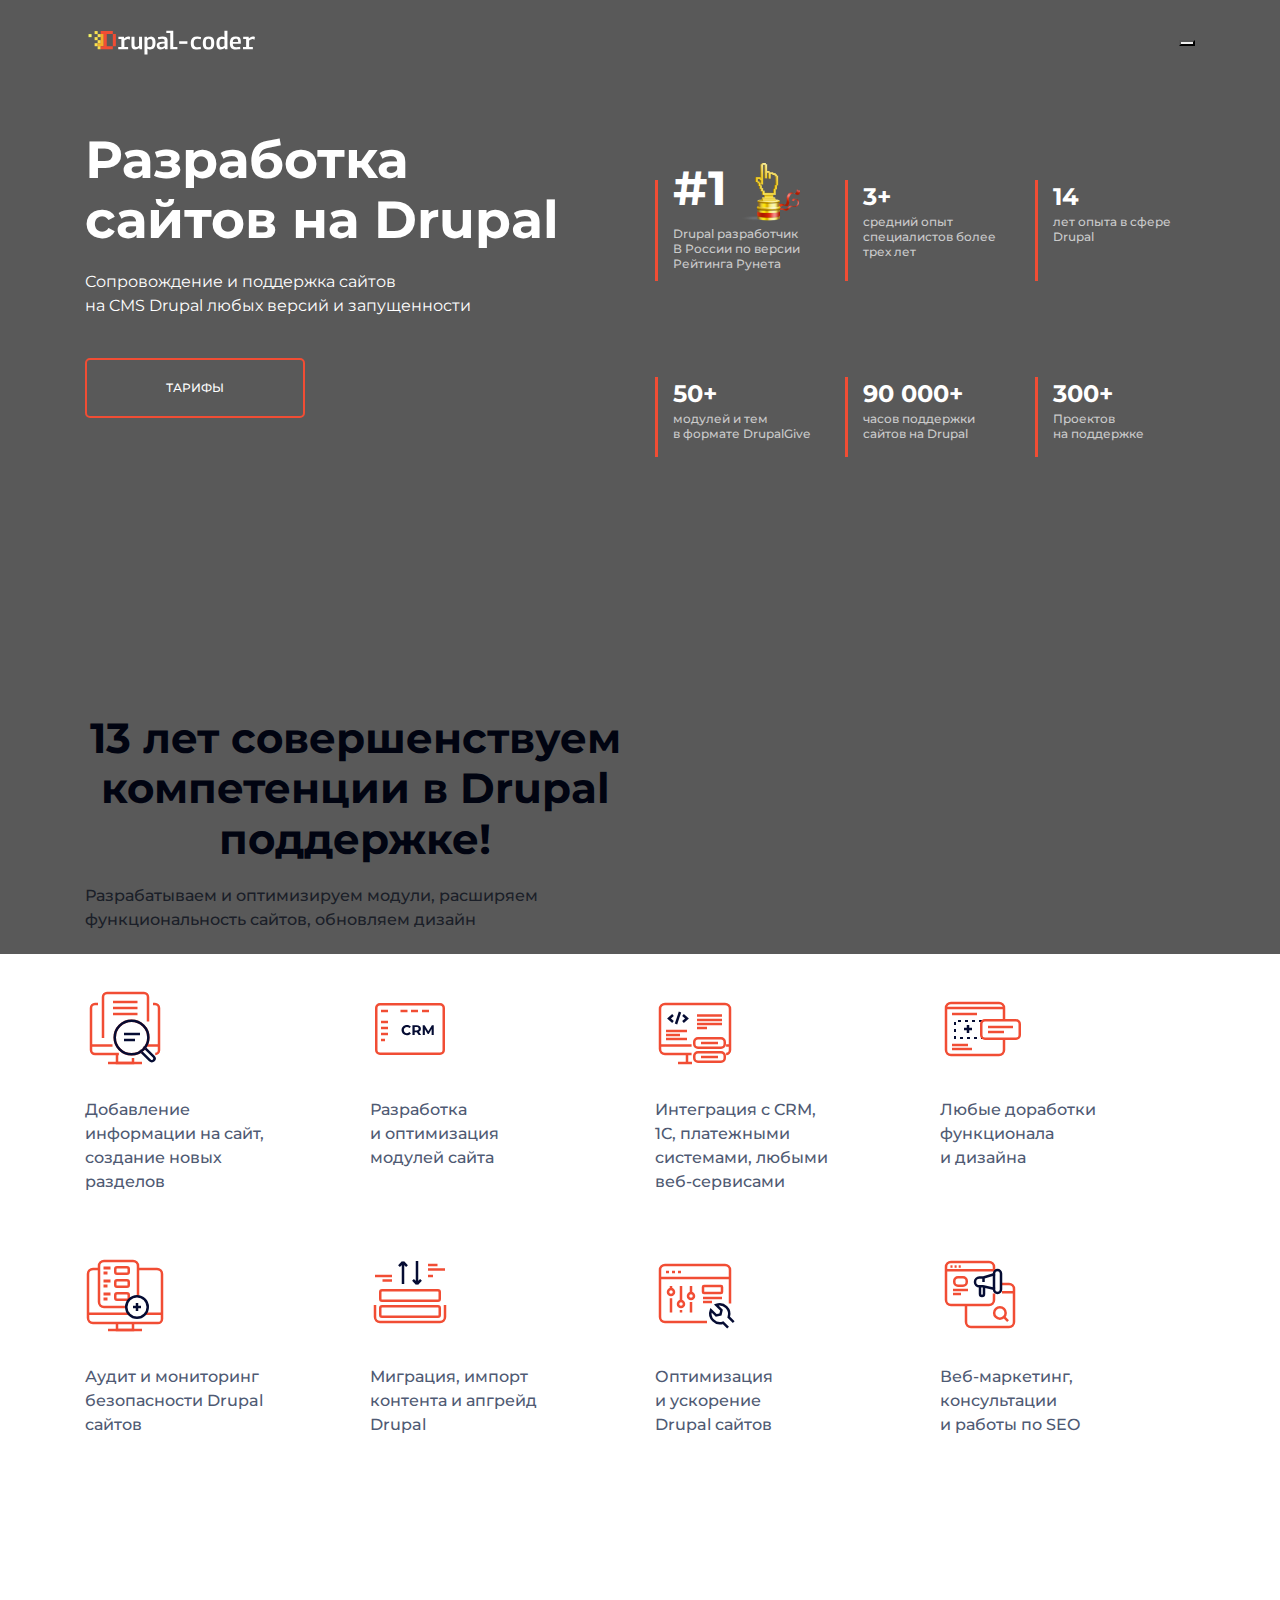
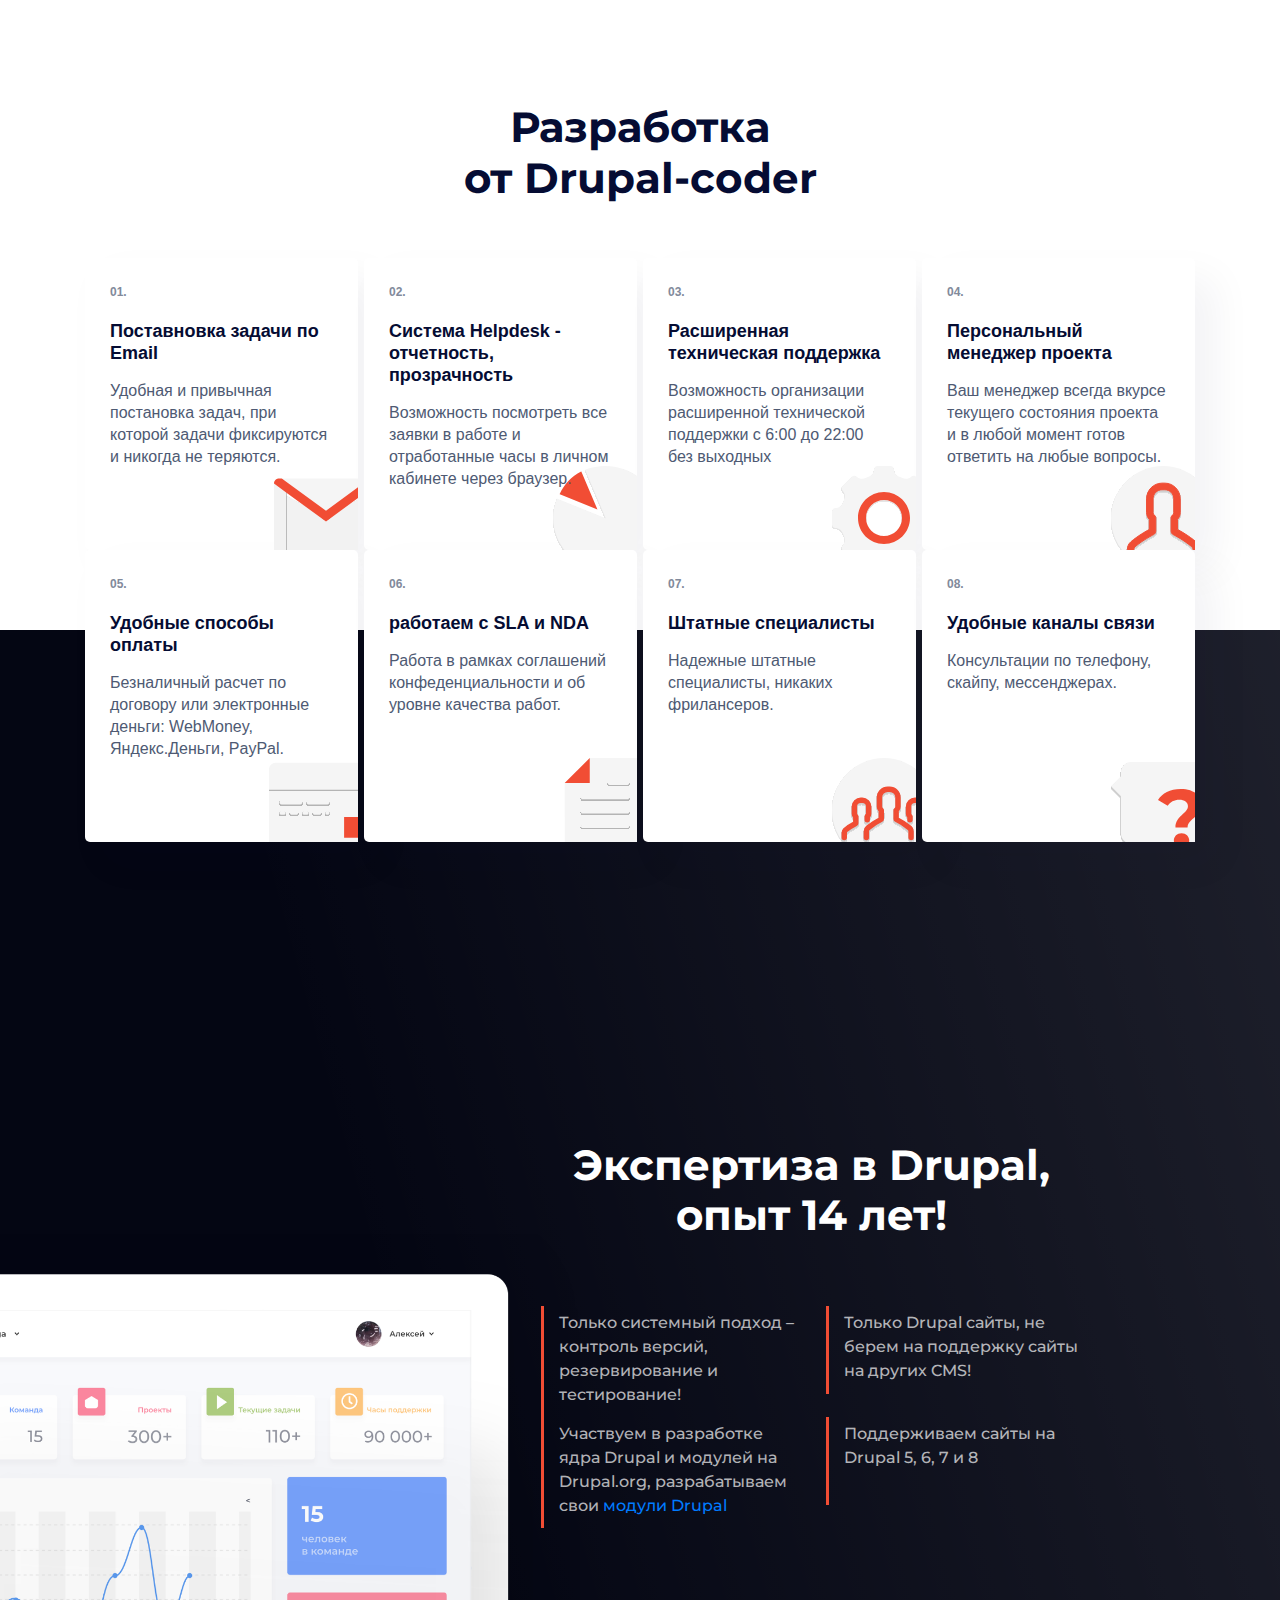
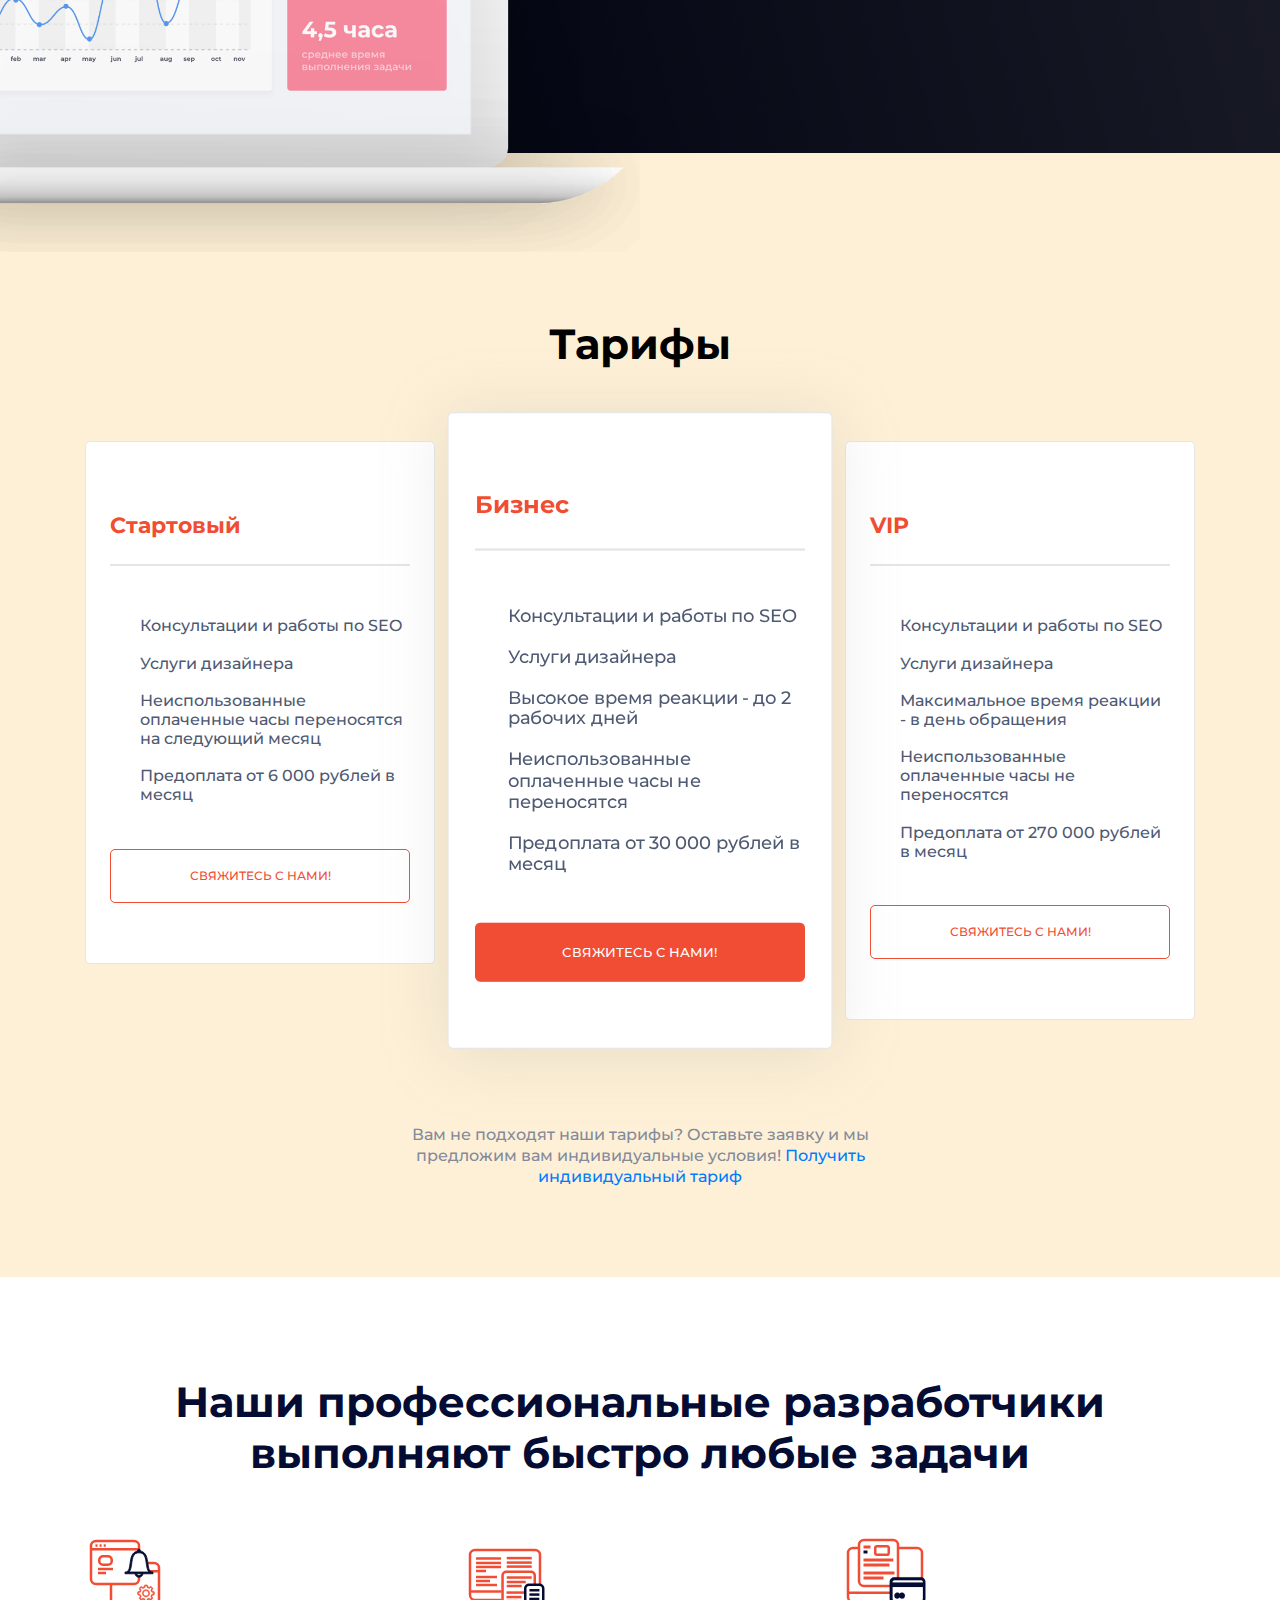
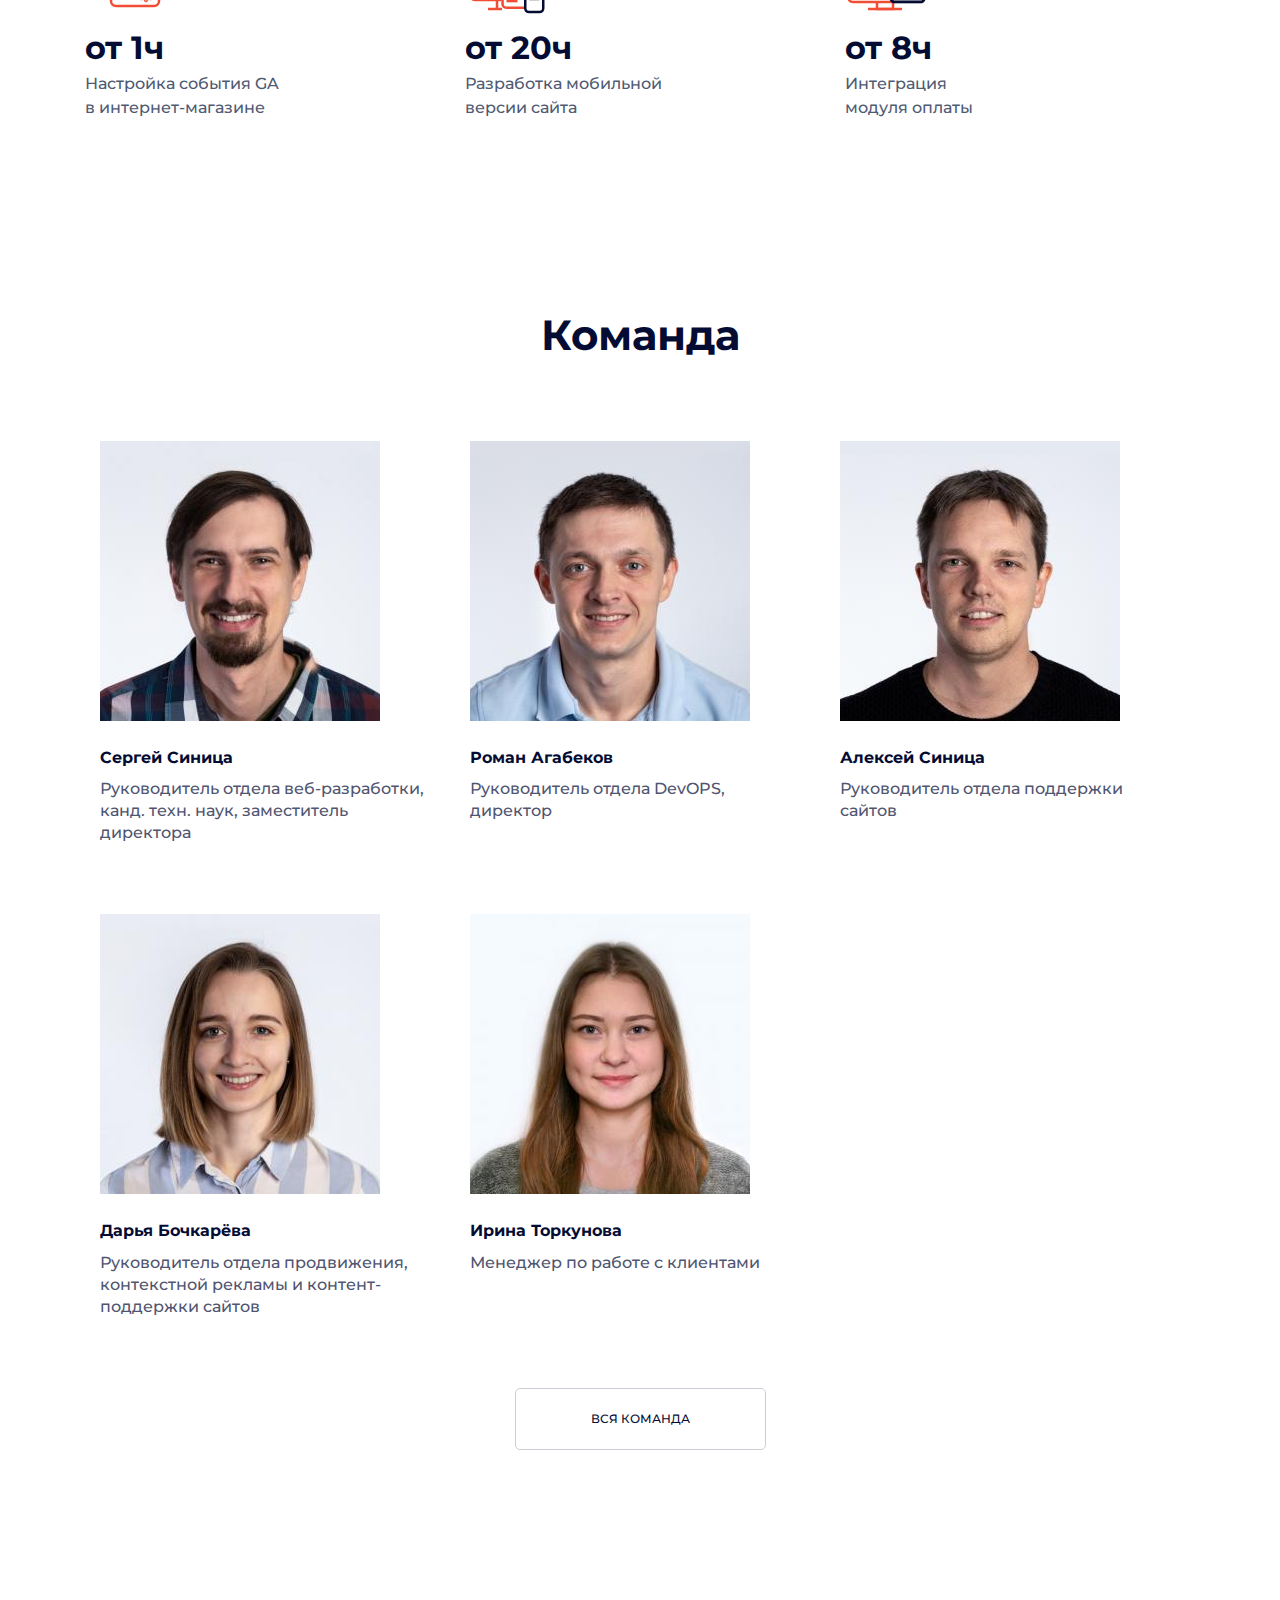
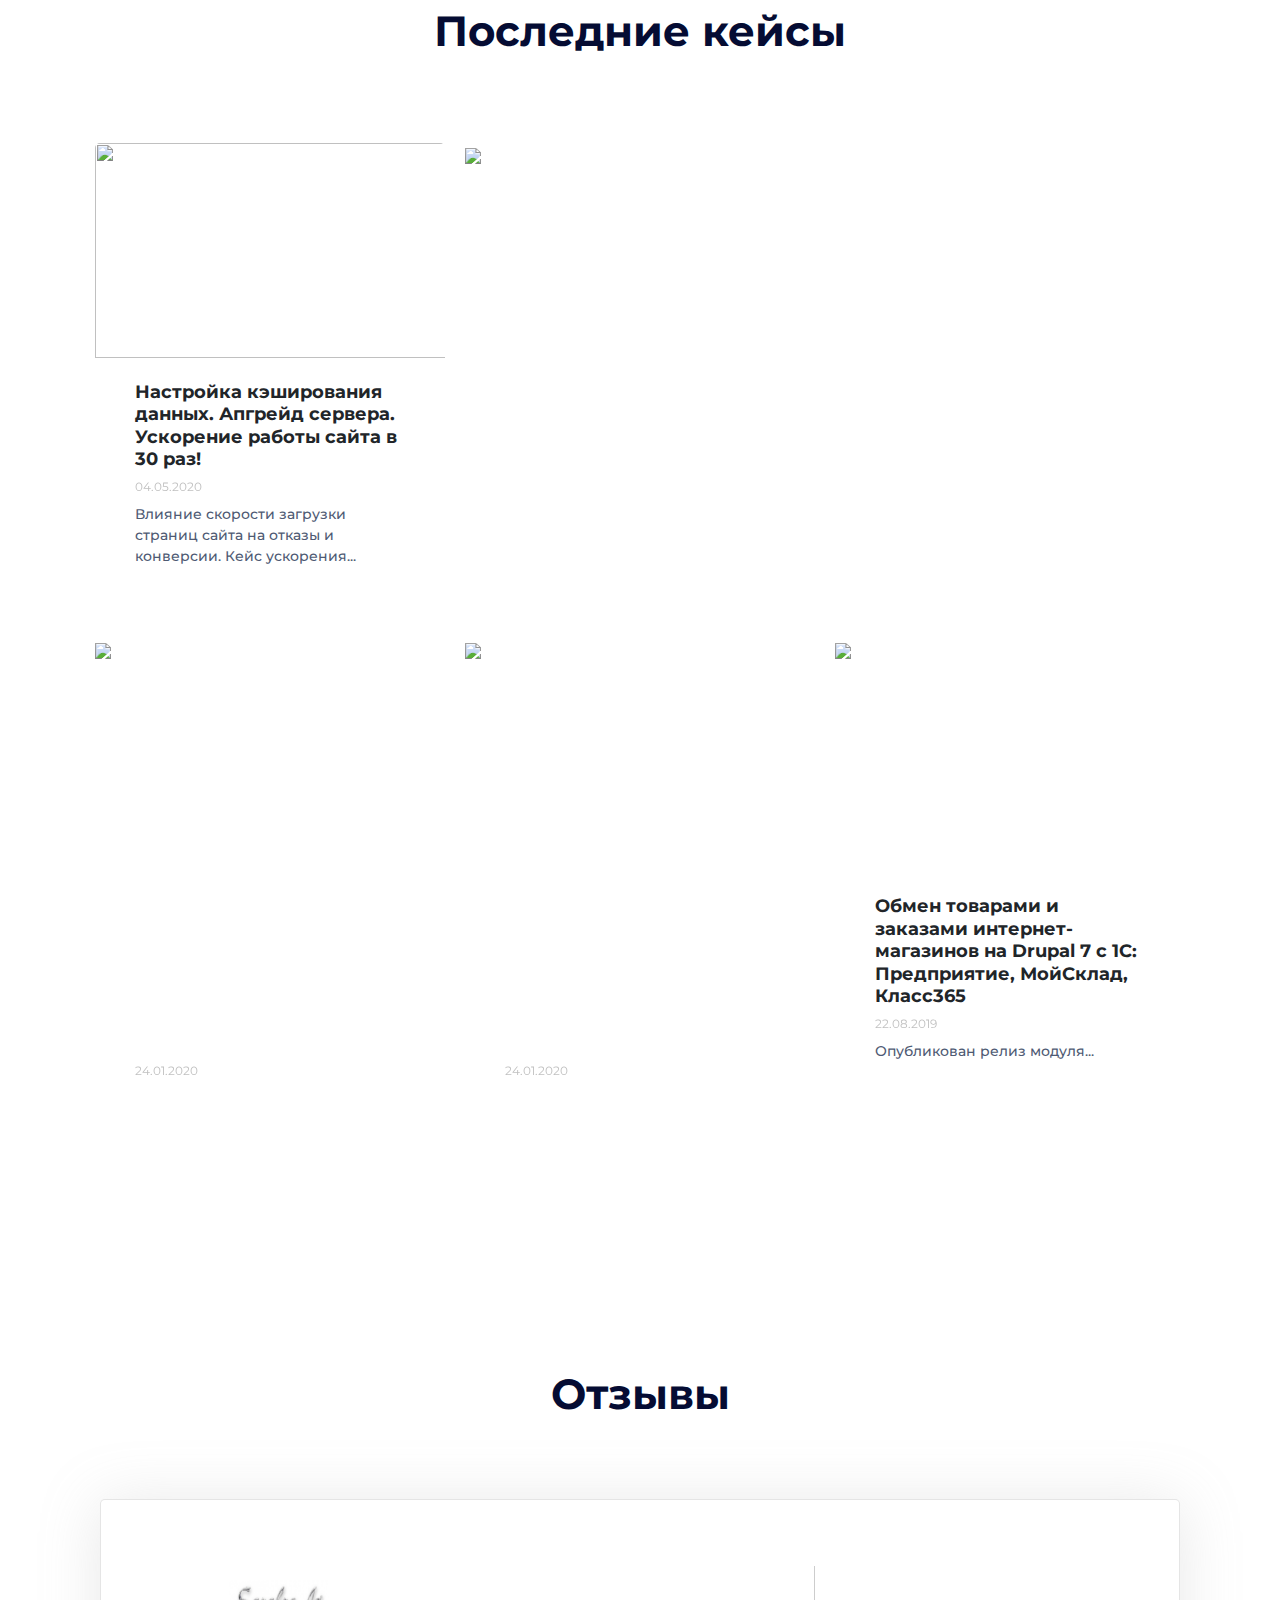
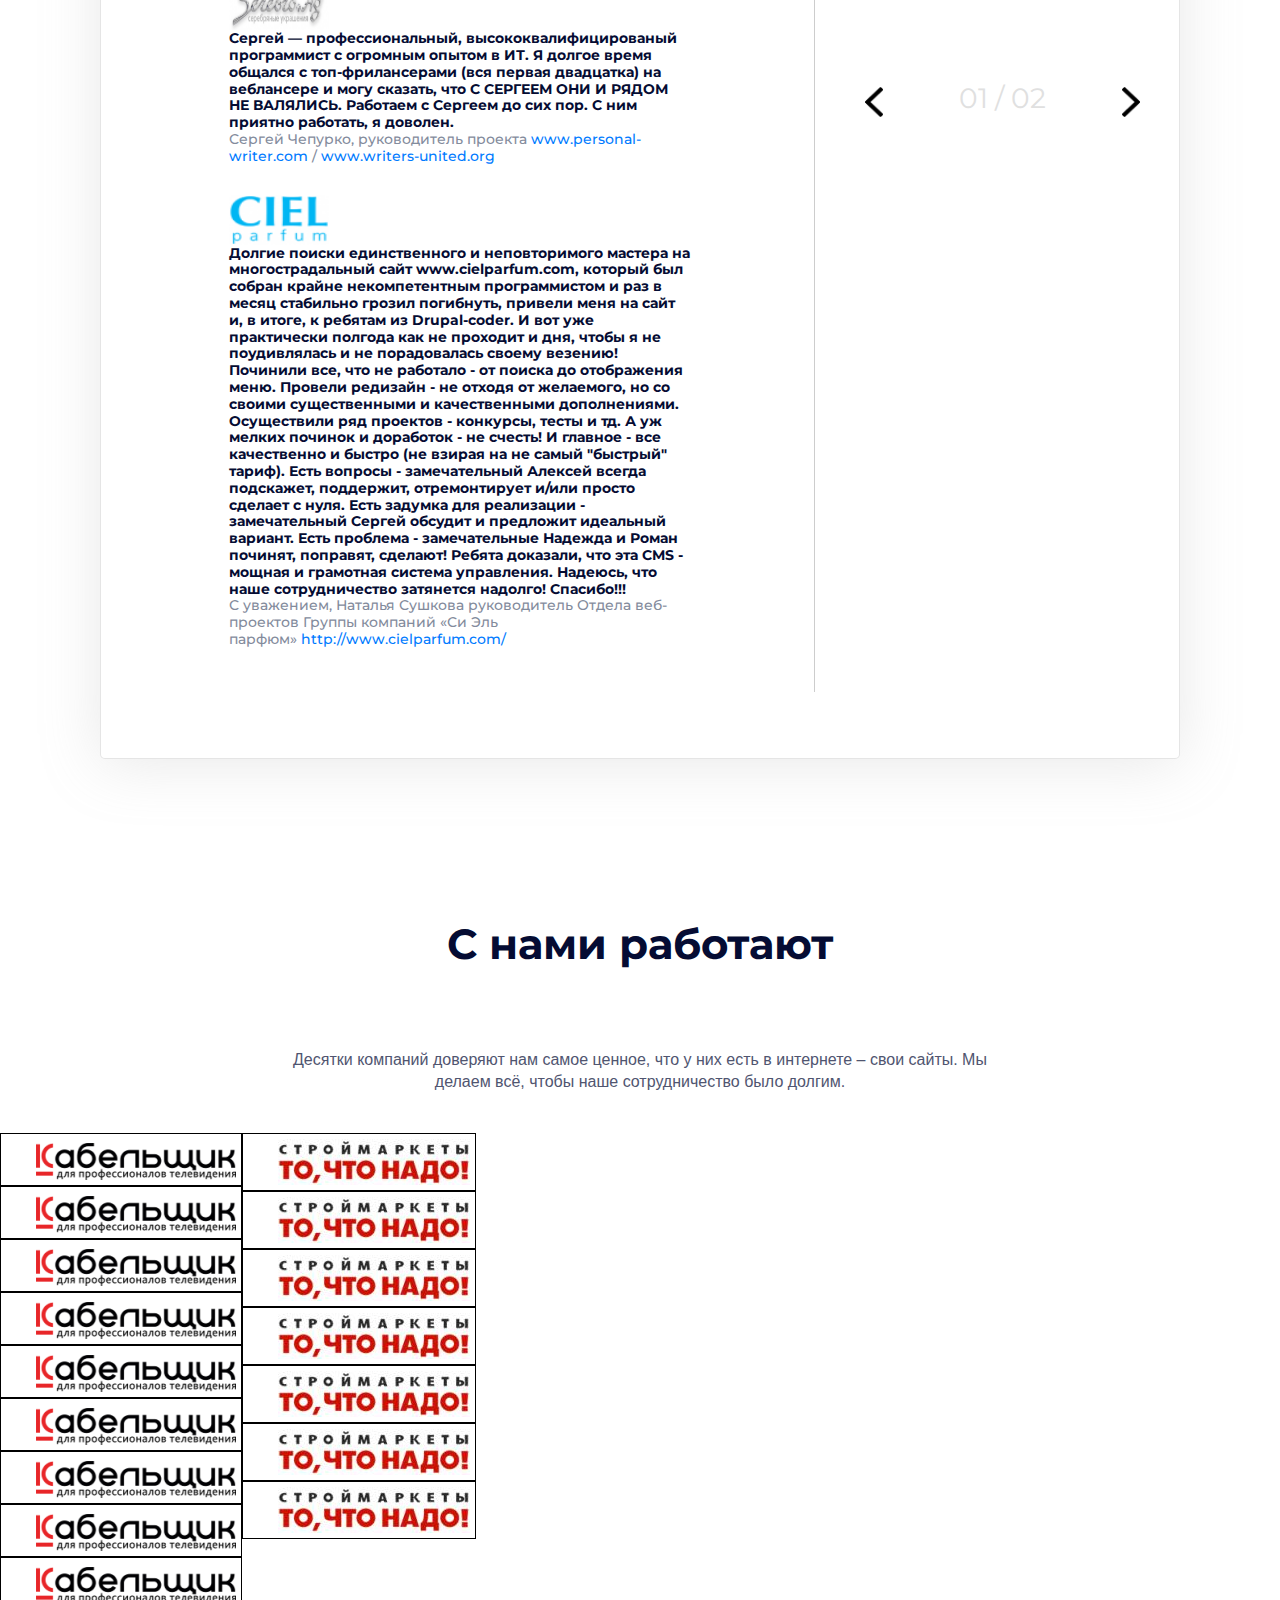
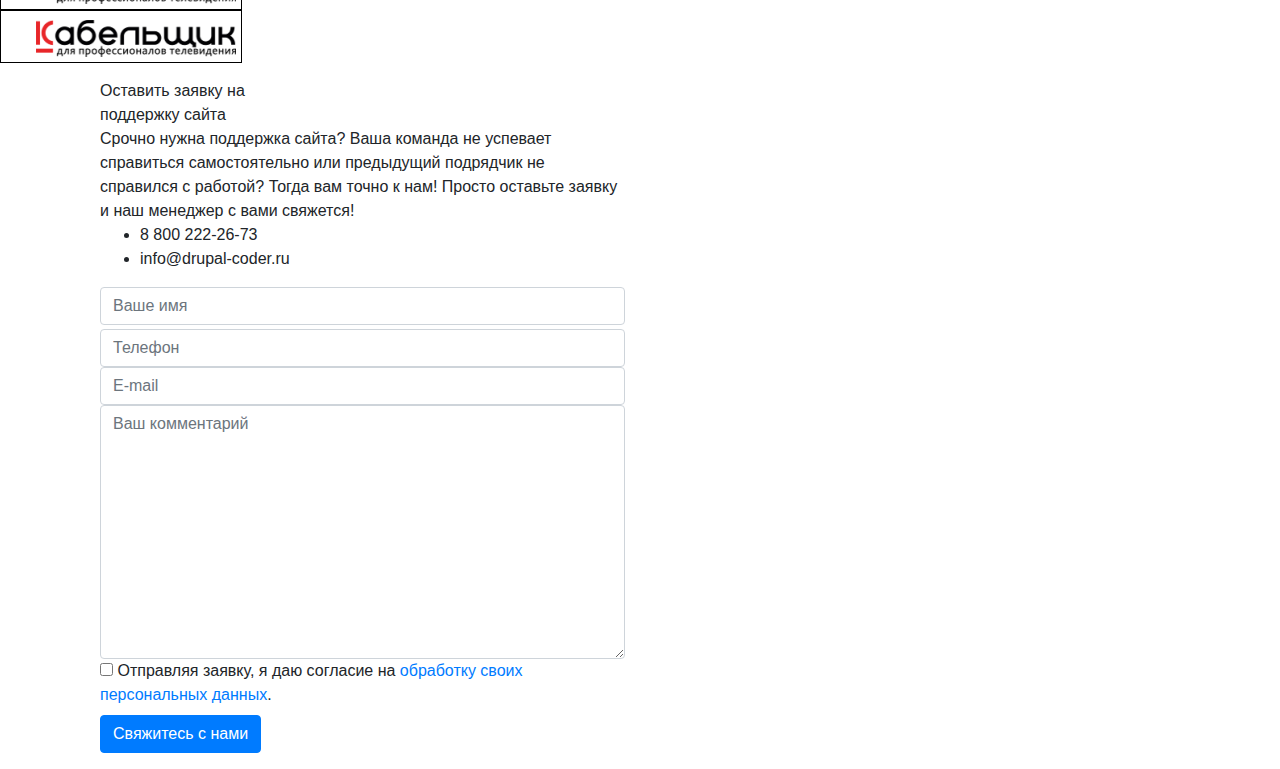
==== commit 49a2f55d: "Add files via upload" ====
--- a/index.html
+++ b/index.html
@@ -1,1457 +1,1142 @@
-<!DOCTYPE html>
-
+<!doctype html>
 <html lang="ru">
 
 <head>
-  <title>Русские вперед</title>
-  <link rel="stylesheet" media="all" href="./site/style.css">
-  <link rel="stylesheet" media="all" href="./site/bootstrap.min.css">
-  <link rel="stylesheet" media="all" href="./site/other.css">
-  <link rel="stylesheet" href="./site/styleslid.css">
-<link rel="shortcut icon" href="https://cdn.icon-icons.com/icons2/1648/PNG/512/10094clownface_109962.png" type="image/png">
+    <!-- Required meta tags -->
+    <meta charset="utf-8">
+    <meta name="viewport" content="width=device-width, initial-scale=1, shrink-to-fit=no">
+
+    <!-- Bootstrap CSS -->
+    <link rel="stylesheet" type="text/css" href="css/style.css">
+    <link rel="stylesheet" href="https://maxcdn.bootstrapcdn.com/bootstrap/4.0.0/css/bootstrap.min.css" integrity="sha384-Gn5384xqQ1aoWXA+058RXPxPg6fy4IWvTNh0E263XmFcJlSAwiGgFAW/dAiS6JXm" crossorigin="anonymous">
+    <!-- Добавляем стили из CDN -->
+    <!-- Add the slick-theme.css if you want default styling -->
+    <link rel="stylesheet" type="text/css" href="slick/slick.css" />
+    <link rel="stylesheet" type="text/css" href="slick/slick-theme.css" />
+
+    <!-- Fonts -->
+    <link rel="preconnect" href="https://fonts.gstatic.com">
+    <link href="https://fonts.googleapis.com/css2?family=Montserrat:wght@400;500;700&display=swap" rel="stylesheet">
+
+    <title>Drupal-coder</title>
 </head>
 
 <body>
-
-  <header class="navbar navbar-default" id="navbar" role="banner">
-    <div class="container">
-      <div class="navbar-header">
-        <div class="region region-navigation">
-
-          <a class="logo navbar-btn pull-left" href="" title="Главная" rel="home">
-            <img src="site/drupal-coder.svg" alt="Главная" />
-          </a>
-
+    <header class="navbar navbar-default" id="navbar">
+        <div class="container" id="navbar-menu">
+            <div class="region region-navigation">
+                <a class="logo navbar-btn pull-left" href="#" title="Главная">
+                    <img src="img/drupal-coder.svg" alt="Главная">
+                </a>
+            </div>
+            <div class="navbar-collapse-wrapper">
+                <div class="navbar-collapse collapse">
+                    <div class="region region-navigation-collapsible">
+                        <nav id="block-bootstrap-dc-main-menu">
+                            <ul class="menu nav navbar-navigation">
+                                <li>
+                                    <a href="#">Поддержка Drupal</a>
+                                </li>
+                                <li class="expanded dropdown">
+                                    <a href class="dropdown-toggle" data-toggle="dropdown">Администрирование
+                                    <span class="caret"></span>
+                                    </a>
+                                    <div class="container-fluid dropdown-menu-wrapper">
+                                        <ul class="menu dropdown-menu">
+                                            <li> <a href="#"> Миграция </a> </li>
+                                            <li> <a href="#"> Бэкапы </a> </li>
+                                            <li> <a href="#"> Аудит безопасности </a></li>
+                                            <li> <a href="#"> оптимизация скорости </a></li>
+                                            <li> <a href="#"> Переезд на https</a></li>
+                                        </ul>
+                                    </div>
+                                </li>
+                                <li>
+                                    <a href="#">Продвижение</a>
+                                </li>
+                                <li>
+                                    <a href="#">Реклама</a>
+                                </li>
+                                <li>
+                                    <a href class="dropdown-toggle" data-toggle="dropdown">О нас
+                                        <span class="caret"></span>
+                                        </a>
+                                    <div class="container-fluid dropdown-menu-wrapper">
+                                        <ul class="menu dropdown-menu">
+                                            <li> <a href="#">Команда </a></li>
+                                            <li> <a href="#">Drupalgive </a></li>
+                                            <li> <a href="#">Блог </a></li>
+                                            <li> <a href="#">Курсы Drupal </a></li>
+                                        </ul>
+                                    </div>
+                                </li>
+                                <li>
+                                    <a href="#">Проекты</a>
+                                </li>
+                                <li>
+                                    <a href="#">Контакты</a>
+                                </li>
+                            </ul>
+
+                        </nav>
+                    </div>
+                </div>
+
+            </div>
+            <button type="button" class="navbar-toggle" data-toggle="collapse" data-target=".navbar-collapse">
+                <span class="sr-only">Toggle navigation</span>
+                <span class="icon-bar"></span>
+                <span class="icon-bar"></span>
+                <span class="icon-bar"></span>
+              </button>
         </div>
-
-      </div>
-      <div class="navbar-collapse-wrapper">
-
-        <div class="navbar-collapse collapse">
-          <div class="region region-navigation-collapsible">
-            <nav role="navigation" aria-labelledby="block-bootstrap-dc-main-menu-menu"
-              id="block-bootstrap-dc-main-menu">
-
-              <h2 class="visually-hidden" id="block-bootstrap-dc-main-menu-menu">Основная навигация</h2>
-
-              <ul class="menu nav navbar-nav">
-                <li><a href="" 
-                    class="is-active">Поддержка Drupal</a>
-                </li>
-                <li class="expanded dropdown"><a href="" class="dropdown-toggle"
-                    data-toggle="dropdown">Администрирование <span class="caret"></span></a>
-                  <div class="container-fluid dropdown-menu-wrapper">
-                    <ul class="menu dropdown-menu">
-                      <li><a href=""
-                          >Миграция</a>
-                      </li>
-                      <li><a href="" >Бэкапы</a>
-                      </li>
-                      <li><a href=""
-                          >Аудит безопасности</a>
-                      </li>
-                      <li><a href=""
-                          >Оптимизация скорости</a>
-                      </li>
-                      <li><a href="" >Переезд на
-                          https</a>
-                      </li>
-                    </ul>
-                  </div>
-
-                </li>
-                <li><a href="" >Продвижение</a>
-                </li>
-                <li><a href=""
-                    >Реклама</a>
-                </li>
-                <li class="expanded dropdown"><a href="" class="dropdown-toggle" data-toggle="dropdown">О нас <span
-                      class="caret"></span></a>
-                  <div class="container-fluid dropdown-menu-wrapper">
-                    <ul class="menu dropdown-menu">
-                      <li><a href="" >Команда</a>
-                      </li>
-                      <li><a href=""
-                          >Drupalgive</a>
-                      </li>
-                      <li><a href="" >Блог</a>
-                      </li>
-                      <li><a href="">Курсы
-                          Drupal</a>
-                      </li>
-                    </ul>
-                  </div>
-
-                </li>
-                <li><a href=""
-                   >Проекты</a>
-                </li>
-                <li><a href="" >Контакты</a>
-                </li>
-              </ul>
-
-
-
-            </nav>
-
-          </div>
-
+    </header>
+    <div class="overlay">
+
+    </div>
+    <div class="full-screen">
+        <div class="region region-full-screen">
+            <div class="block-main">
+                <div class="block-main-bg">
+                    <video playsinline autoplay="autoplay" loop class="fillWidth" preload="auto" muted>
+                        <source src="img/video.mp4" type="video/mp4">Your browser does not support the video tag. I suggest you upgrade your browser.
+                      </video>
+                </div>
+                <div class="container">
+                    <div class="row">
+                        <div class="col-md-6">
+                            <h1 class="page-title">
+                                Разработка <br> сайтов на Drupal
+                            </h1>
+                            <div class="suppor-main-description">
+                                Сопровождение и поддержка сайтов <br> на CMS Drupal любых версий и запущенности
+                            </div>
+                            <div class="block-main-wrapper">
+                                <a href="#" class="block-main-btn flowing-scroll"> Тарифы</a>
+                            </div>
+                        </div>
+                        <div class="col-md-6">
+                            <div class="row support-achievements">
+                                <div class="col-md-4 col-sm-4 col-xs-6 support-achievement">
+                                    <div class="support-achievement-wrapper">
+                                        <div class="support-achievement-title">
+                                            #1 <img src="img/cup.png">
+                                        </div>
+                                        <div class="support-achievement-description">
+                                            Drupal разработчик <br> В России по версии <br> Рейтинга Рунета
+                                        </div>
+                                    </div>
+                                </div>
+                                <div class="col-md-4 col-sm-4 col-xs-6 support-achievement">
+                                    <div class="support-achievement-wrapper">
+                                        <div class="support-achievement-title">
+                                            3+
+                                        </div>
+                                        <div class="support-achievement-description">
+                                            средний опыт<br> специалистов более <br> трех лет
+                                        </div>
+                                    </div>
+                                </div>
+                                <div class="col-md-4 col-sm-4 col-xs-6 support-achievement">
+                                    <div class="support-achievement-wrapper">
+                                        <div class="support-achievement-title">
+                                            14
+                                        </div>
+                                        <div class="support-achievement-description">
+                                            лет опыта в сфере <br> Drupal
+                                        </div>
+                                    </div>
+                                </div>
+                                <div class="col-md-4 col-sm-4 col-xs-6 support-achievement">
+                                    <div class="support-achievement-wrapper">
+                                        <div class="support-achievement-title">
+                                            50+
+                                        </div>
+                                        <div class="support-achievement-description">
+                                            модулей и тем<br> в формате DrupalGive
+                                        </div>
+                                    </div>
+                                </div>
+                                <div class="col-md-4 col-sm-4 col-xs-6 support-achievement">
+                                    <div class="support-achievement-wrapper">
+                                        <div class="support-achievement-title">
+                                            90 000+
+                                        </div>
+                                        <div class="support-achievement-description">
+                                            часов поддержки <br>сайтов на Drupal
+                                        </div>
+                                    </div>
+                                </div>
+                                <div class="col-md-4 col-sm-4 col-xs-6 support-achievement">
+                                    <div class="support-achievement-wrapper">
+                                        <div class="support-achievement-title">
+                                            300+
+                                        </div>
+                                        <div class="support-achievement-description">
+                                            Проектов <br>на поддержке
+                                        </div>
+                                    </div>
+                                </div>
+                            </div>
+                        </div>
+                    </div>
+                </div>
+            </div>
         </div>
-        <button type="button" class="navbar-toggle" data-toggle="collapse" data-target=".navbar-collapse">
-          <span class="sr-only">Toggle navigation</span>
-          <span class="icon-bar"></span>
-          <span class="icon-bar"></span>
-          <span class="icon-bar"></span>
-        </button>
-      </div>
     </div>
-  </header>
-
-  <div class="page-subheader">
-    <div class="region region-subheader">
-      <section id="block-support-main" class="block block-block-content clearfix">
-        <div class=" field--item">
-          <div class="support-main">
-            <div class="support-main-background">
-              <video autoplay="autoplay" loop="" class="fillWidth" playsinline preload="auto" muted>
-                <source src="site/video.mp4" type="video/mp4">Your browser does not support the video tag. I suggest you
-                upgrade your browser.
-              </video>
+    <div class="main-wrapper">
+        <div class="region region-fw-content">
+            <div class="content">
+                <div class="competencies">
+                    <div class="container">
+                        <div class="row">
+                            <div class="col-md-6">
+                                <h2 class="block-title">
+                                    13 лет совершенствуем <br> компетенции в Drupal <br> поддержке!
+                                </h2>
+                                <div class="competencies-description">
+                                    Разрабатываем и оптимизируем модули, расширяем <br> функциональность сайтов, обновляем дизайн
+                                </div>
+                            </div>
+                        </div>
+                        <div class="row row-flex competencies-row">
+                            <div class="col-sm-3 col-xs-6">
+
+                                <div class="competency">
+                                    <div class="competency-wrapper">
+                                        <div class="competency-header">
+                                            <div class="competency-icon">
+                                                <img src="img/competency-1.svg" class="img-responsive">
+                                            </div>
+                                        </div>
+                                        <div class="competency-body">
+                                            Добавление<br> информации на сайт,<br> создание новых<br> разделов
+                                        </div>
+                                    </div>
+                                </div>
+                            </div>
+                            <div class="col-sm-3 col-xs-6">
+                                <div class="competency">
+                                    <div class="competency-wrapper">
+                                        <div class="competency-header">
+                                            <div class="competency-icon">
+                                                <img src="img/competency-2.svg" class="img-responsive">
+                                            </div>
+                                        </div>
+                                        <div class="competency-body">
+                                            Разработка <br> и оптимизация <br> модулей сайта
+                                        </div>
+                                    </div>
+                                </div>
+                            </div>
+                            <div class="col-sm-3 col-xs-6">
+                                <div class="competency">
+                                    <div class="competency-wrapper">
+                                        <div class="competency-header">
+                                            <div class="competency-icon">
+                                                <img src="img/competency-3.svg" class="img-responsive">
+                                            </div>
+                                        </div>
+                                        <div class="competency-body">
+                                            Интеграция с CRM,<br> 1C, платежными<br> системами, любыми<br> веб-сервисами
+                                        </div>
+                                    </div>
+                                </div>
+                            </div>
+                            <div class="col-sm-3 col-xs-6">
+                                <div class="competency">
+                                    <div class="competency-wrapper">
+                                        <div class="competency-header">
+                                            <div class="competency-icon">
+                                                <img src="img/competency-4.svg" class="img-responsive">
+                                            </div>
+                                        </div>
+                                        <div class="competency-body">
+                                            Любые доработки <br> функционала <br> и дизайна
+                                        </div>
+                                    </div>
+                                </div>
+                            </div>
+                            <div class="col-sm-3 col-xs-6">
+                                <div class="competency">
+                                    <div class="competency-wrapper">
+                                        <div class="competency-header">
+                                            <div class="competency-icon">
+                                                <img src="img/competency-5.svg" class="img-responsive">
+                                            </div>
+                                        </div>
+                                        <div class="competency-body">
+                                            Аудит и мониторинг <br> безопасности Drupal <br> сайтов
+                                        </div>
+                                    </div>
+                                </div>
+                            </div>
+                            <div class="col-sm-3 col-xs-6">
+                                <div class="competency">
+                                    <div class="competency-wrapper">
+                                        <div class="competency-header">
+                                            <div class="competency-icon">
+                                                <img src="img/competency-6.svg" class="img-responsive">
+                                            </div>
+                                        </div>
+                                        <div class="competency-body">
+                                            Миграция, импорт <br> контента и апгрейд <br> Drupal
+                                        </div>
+                                    </div>
+                                </div>
+                            </div>
+                            <div class="col-sm-3 col-xs-6">
+                                <div class="competency">
+                                    <div class="competency-wrapper">
+                                        <div class="competency-header">
+                                            <div class="competency-icon">
+                                                <img src="img/competency-7.svg" class="img-responsive">
+                                            </div>
+                                        </div>
+                                        <div class="competency-body">
+                                            Оптимизация <br> и ускорение <br> Drupal сайтов
+                                        </div>
+                                    </div>
+                                </div>
+                            </div>
+                            <div class="col-sm-3 col-xs-6">
+                                <div class="competency">
+                                    <div class="competency-wrapper">
+                                        <div class="competency-header">
+                                            <div class="competency-icon">
+                                                <img src="img/competency-8.svg" class="img-responsive">
+                                            </div>
+                                        </div>
+                                        <div class="competency-body">
+                                            Веб-маркетинг, <br> консультации <br> и работы по SEO
+                                        </div>
+                                    </div>
+                                </div>
+                            </div>
+
+                        </div>
+                    </div>
+                </div>
+                <div class="advantages with-expertise">
+                    <div class="container">
+                        <div class="row">
+                            <div class="col-md-12">
+                                <h2 class="block-title">
+                                    Разработка <br> от Drupal-coder
+                                </h2>
+                            </div>
+                        </div>
+                        <div class="row row-flex advantages-row">
+
+                            <div class="col-sm-6 col-md-3 col-xs-12 advantage-col">
+                                <div class="advantage">
+                                    <div class="advantage-wrapper">
+                                        <div class="advantage-header">
+                                            <div class="advantage-num">
+                                                01.
+                                            </div>
+                                            <div class="advantage-title">
+                                                Поставновка задачи по Email
+                                            </div>
+                                        </div>
+                                        <div class="advantage-body">
+                                            Удобная и привычная постановка задач, при которой задачи фиксируются и никогда не теряются.
+                                        </div>
+                                        <div class="advantage-icon">
+                                            <img src="img/support1.svg" class="img-responsive">
+                                        </div>
+                                    </div>
+                                </div>
+                            </div>
+
+                            <div class="col-sm-6 col-md-3 col-xs-12 advantage-col">
+                                <div class="advantage">
+                                    <div class="advantage-wrapper">
+                                        <div class="advantage-header">
+                                            <div class="advantage-num">
+                                                02.
+                                            </div>
+                                            <div class="advantage-title">
+                                                Система Helpdesk - отчетность, прозрачность
+                                            </div>
+                                        </div>
+                                        <div class="advantage-body">
+                                            Возможность посмотреть все заявки в работе и отработанные часы в личном кабинете через браузер.
+                                        </div>
+                                        <div class="advantage-icon">
+                                            <img src="img/support2.svg" class="img-responsive">
+                                        </div>
+                                    </div>
+                                </div>
+                            </div>
+
+                            <div class="col-sm-6 col-md-3 col-xs-12 advantage-col">
+                                <div class="advantage">
+                                    <div class="advantage-wrapper">
+                                        <div class="advantage-header">
+                                            <div class="advantage-num">
+                                                03.
+                                            </div>
+                                            <div class="advantage-title">
+                                                Расширенная техническая поддержка
+                                            </div>
+                                        </div>
+                                        <div class="advantage-body">
+                                            Возможность организации расширенной технической поддержки с 6:00 до 22:00 без выходных
+                                        </div>
+                                        <div class="advantage-icon">
+                                            <img src="img/support3.svg" class="img-responsive">
+                                        </div>
+                                    </div>
+                                </div>
+                            </div>
+
+                            <div class="col-sm-6 col-md-3 col-xs-12 advantage-col">
+                                <div class="advantage">
+                                    <div class="advantage-wrapper">
+                                        <div class="advantage-header">
+                                            <div class="advantage-num">
+                                                04.
+                                            </div>
+                                            <div class="advantage-title">
+                                                Персональный менеджер проекта
+                                            </div>
+                                        </div>
+                                        <div class="advantage-body">
+                                            Ваш менеджер всегда вкурсе текущего состояния проекта и в любой момент готов ответить на любые вопросы.
+                                        </div>
+                                        <div class="advantage-icon">
+                                            <img src="img/support4.svg" class="img-responsive">
+                                        </div>
+                                    </div>
+                                </div>
+                            </div>
+
+                            <div class="col-sm-6 col-md-3 col-xs-12 advantage-col">
+                                <div class="advantage">
+                                    <div class="advantage-wrapper">
+                                        <div class="advantage-header">
+                                            <div class="advantage-num">
+                                                05.
+                                            </div>
+                                            <div class="advantage-title">
+                                                Удобные способы оплаты
+                                            </div>
+                                        </div>
+                                        <div class="advantage-body">
+                                            Безналичный расчет по договору или электронные деньги: WebMoney, Яндекс.Деньги, PayPal.
+                                        </div>
+                                        <div class="advantage-icon">
+                                            <img src="img/support5.svg" class="img-responsive">
+                                        </div>
+                                    </div>
+                                </div>
+                            </div>
+
+                            <div class="col-sm-6 col-md-3 col-xs-12 advantage-col">
+                                <div class="advantage">
+                                    <div class="advantage-wrapper">
+                                        <div class="advantage-header">
+                                            <div class="advantage-num">
+                                                06.
+                                            </div>
+                                            <div class="advantage-title">
+                                                работаем с SLA и NDA
+                                            </div>
+                                        </div>
+                                        <div class="advantage-body">
+                                            Работа в рамках соглашений конфеденциальности и об уровне качества работ.
+                                        </div>
+                                        <div class="advantage-icon">
+                                            <img src="img/support6.svg" class="img-responsive">
+                                        </div>
+                                    </div>
+                                </div>
+                            </div>
+
+                            <div class="col-sm-6 col-md-3 col-xs-12 advantage-col">
+                                <div class="advantage">
+                                    <div class="advantage-wrapper">
+                                        <div class="advantage-header">
+                                            <div class="advantage-num">
+                                                07.
+                                            </div>
+                                            <div class="advantage-title">
+                                                Штатные специалисты
+                                            </div>
+                                        </div>
+                                        <div class="advantage-body">
+                                            Надежные штатные специалисты, никаких фрилансеров.
+                                        </div>
+                                        <div class="advantage-icon">
+                                            <img src="img/support7.svg" class="img-responsive">
+                                        </div>
+                                    </div>
+                                </div>
+                            </div>
+
+                            <div class="col-sm-6 col-md-3 col-xs-12 advantage-col">
+                                <div class="advantage">
+                                    <div class="advantage-wrapper">
+                                        <div class="advantage-header">
+                                            <div class="advantage-num">
+                                                08.
+                                            </div>
+                                            <div class="advantage-title">
+                                                Удобные каналы связи
+                                            </div>
+                                        </div>
+                                        <div class="advantage-body">
+                                            Консультации по телефону, скайпу, мессенджерах.
+                                        </div>
+                                        <div class="advantage-icon">
+                                            <img src="img/support8.svg" class="img-responsive">
+                                        </div>
+                                    </div>
+                                </div>
+                            </div>
+
+                        </div>
+                    </div>
+                </div>
+                <div class="expertise">
+                    <div class="container">
+                        <div class="row">
+                            <div class="col-md-6 col-xs-12 col-md-offset-6" style="margin-left: 40%">
+                                <div class="row">
+                                    <div class="col-md-12">
+                                        <h2 class="block-title" style="color: white"> Экспертиза в Drupal, опыт 14 лет! </h2>
+                                    </div>
+                                </div>
+                                <div class="row row-flex expertise-row">
+
+                                    <div class="col-sm-6 col-xs-12 expertise-col">
+                                        <div class="expertise-item">
+                                            <div class="expertise-item-body">
+                                                Только системный подход – контроль версий, резервирование и тестирование!
+                                            </div>
+                                        </div>
+                                    </div>
+
+                                    <div class="col-sm-6 col-xs-12 expertise-col">
+                                        <div class="expertise-item">
+                                            <div class="expertise-item-body">
+                                                Только Drupal сайты, не берем на поддержку сайты на других CMS!
+                                            </div>
+                                        </div>
+                                    </div>
+
+                                    <div class="col-sm-6 col-xs-12 expertise-col">
+                                        <div class="expertise-item">
+                                            <div class="expertise-item-body">
+                                                Участвуем в разработке ядра Drupal и модулей на Drupal.org, разрабатываем свои <a href="#">модули Drupal</a>
+                                            </div>
+                                        </div>
+                                    </div>
+
+                                    <div class="col-sm-6 col-xs-12 expertise-col">
+                                        <div class="expertise-item">
+                                            <div class="expertise-item-body">
+                                                Поддерживаем сайты на Drupal 5, 6, 7 и 8
+                                            </div>
+                                        </div>
+                                    </div>
+                                </div>
+                            </div>
+
+                        </div>
+                    </div>
+                    <div class="expertise-img">
+                        <img src="img/laptop.png" class="img-responsive">
+                    </div>
+                </div>
             </div>
-            <div class="container">
-              <div class="row">
-                <div class="col-md-6">
-                  <h1 class="page-title">Поддержка <br> сайтов на Drupal</h1>
-                  <div class="support-main-description">
-                    Сопровождение и поддержка сайтов <br>
-                    на CMS Drupal любых версий и запущенности
-                  </div>
-                  <div class="support-main-wrapper">
-                    <a href="" class="support-main-btn flowing-scroll">Тарифы</a>
-                  </div>
-                </div>
-                <div class="col-md-6">
-                  <div class="row support-achievements">
-                    <div class="col-md-4 col-sm-4 col-xs-6 support-achievement">
-                      <div class="support-achievement-wrapper">
-                        <div class="support-achievement-title">#1 <img alt="1 место" src="./site/cup.png">
-                        </div>
-                        <div class="support-achievement-description">
-                          Drupal-разработчик <br> в России по версии Рейтинга Рунета
-                        </div>
-                      </div>
-                    </div>
-                    <div class="col-md-4 col-sm-4 col-xs-6 support-achievement">
-                      <div class="support-achievement-wrapper">
-                        <div class="support-achievement-title">3+</div>
-                        <div class="support-achievement-description">
-                          средний опыт <br> специалистов более <br> 3 лет
-                        </div>
-                      </div>
-                    </div>
-                    <div class="col-md-4 col-sm-4 col-xs-6 support-achievement">
-                      <div class="support-achievement-wrapper">
-                        <div class="support-achievement-title">14</div>
-                        <div class="support-achievement-description">
-                          лет опыта в сфере Drupal
-                        </div>
-                      </div>
-                    </div>
-                    <div class="col-md-4 col-sm-4 col-xs-6 support-achievement">
-                      <div class="support-achievement-wrapper">
-                        <div class="support-achievement-title">200+</div>
-                        <div class="support-achievement-description">
-                          модулей и тем <br> в формате DrupalGive
-                        </div>
-                      </div>
-                    </div>
-                    <div class="col-md-4 col-sm-4 col-xs-6 support-achievement">
-                      <div class="support-achievement-wrapper">
-                        <div class="support-achievement-title">35 000</div>
-                        <div class="support-achievement-description">
-                          часов поддержки <br> сайтов на Drupal
-                        </div>
-                      </div>
-                    </div>
-                    <div class="col-md-4 col-sm-4 col-xs-6 support-achievement">
-                      <div class="support-achievement-wrapper">
-                        <div class="support-achievement-title">200+</div>
-                        <div class="support-achievement-description">
-                          Проектов <br> на поддержке
-                        </div>
-                      </div>
-                    </div>
-                  </div>
-                </div>
-              </div>
+            <div class="block-tariffs">
+                <div class="block-title-tariffs">
+                    Тарифы
+                </div>
+                <div class="tariffs">
+                    <div class="container">
+                        <div class="row row-flex tariffs-row">
+
+                            <div class="col-sm-4 col-xs-12 col-flex">
+                                <div class="tariff">
+                                    <div class="tariff-wrapper">
+                                        <div class="tariff-header">
+                                            <div class="tariff-title">
+                                                Стартовый
+                                            </div>
+                                            <br>
+                                        </div>
+                                        <div class="tariff-body">
+                                            <div class="tariff-body-item">
+                                                Консультации и работы по SEO
+                                            </div>
+                                            <div class="tariff-body-item">
+                                                Услуги дизайнера
+                                            </div>
+                                            <div class="tariff-body-item">
+                                                Неиспользованные оплаченные часы переносятся на следующий месяц
+                                            </div>
+                                            <div class="tariff-body-item">
+                                                Предоплата от 6 000 рублей в месяц
+                                            </div>
+                                        </div>
+                                        <div class="tariff-footer">
+                                            <a href="#" class="contact-form tariff-footer-btn"> Свяжитесь с нами! </a>
+                                        </div>
+                                    </div>
+                                </div>
+                            </div>
+
+                            <div class="col-sm-4 col-xs-12 col-flex">
+                                <div class="tariff">
+                                    <div class="tariff-wrapper">
+                                        <div class="tariff-header">
+                                            <div class="tariff-title">
+                                                Бизнес
+                                            </div>
+                                            <br>
+                                        </div>
+                                        <div class="tariff-body">
+                                            <div class="tariff-body-item">
+                                                Консультации и работы по SEO
+                                            </div>
+                                            <div class="tariff-body-item">
+                                                Услуги дизайнера
+                                            </div>
+                                            <div class="tariff-body-item">
+                                                Высокое время реакции - до 2 рабочих дней
+                                            </div>
+                                            <div class="tariff-body-item">
+                                                Неиспользованные оплаченные часы не переносятся
+                                            </div>
+                                            <div class="tariff-body-item">
+                                                Предоплата от 30 000 рублей в месяц
+                                            </div>
+                                        </div>
+                                        <div class="tariff-footer">
+                                            <a href="#" class="contact-form tariff-footer-btn"> Свяжитесь с нами! </a>
+                                        </div>
+                                    </div>
+                                </div>
+                            </div>
+
+                            <div class="col-sm-4 col-xs-12 col-flex">
+                                <div class="tariff">
+                                    <div class="tariff-wrapper">
+                                        <div class="tariff-header">
+                                            <div class="tariff-title">
+                                                VIP
+                                            </div>
+                                            <br>
+                                        </div>
+                                        <div class="tariff-body">
+                                            <div class="tariff-body-item">
+                                                Консультации и работы по SEO
+                                            </div>
+                                            <div class="tariff-body-item">
+                                                Услуги дизайнера
+                                            </div>
+                                            <div class="tariff-body-item">
+                                                Максимальное время реакции - в день обращения
+                                            </div>
+                                            <div class="tariff-body-item">
+                                                Неиспользованные оплаченные часы не переносятся
+                                            </div>
+                                            <div class="tariff-body-item">
+                                                Предоплата от 270 000 рублей в месяц
+                                            </div>
+                                        </div>
+                                        <div class="tariff-footer">
+                                            <a href="#" class="contact-form tariff-footer-btn"> Свяжитесь с нами! </a>
+                                        </div>
+                                    </div>
+                                </div>
+                            </div>
+
+                        </div>
+                        <div class="row">
+                            <div class="col-xs-12">
+                                <div class="tariff-dop">
+                                    Вам не подходят наши тарифы? Оставьте заявку и мы предложим вам индивидуальные условия!
+                                    <a href="#" clas="contact-form tariffs-link">Получить индивидуальный тариф</a>
+                                </div>
+                            </div>
+                        </div>
+                    </div>
+                </div>
             </div>
-          </div>
+            <div class="block-zhadachi competencies">
+                <div class="container">
+                    <div class="row">
+                        <div class="col-md-12">
+                            <h2 class="block-title">
+                                Наши профессиональные разработчики выполняют быстро любые задачи
+                            </h2>
+                            <div class="competencies-description"></div>
+                        </div>
+                    </div>
+                    <div class="row row-flex competencies-row">
+                        <div class="col-sm-4 col-xs-12">
+                            <div class="competency">
+                                <div class="competency-wrapper">
+                                    <div class="competency-header">
+                                        <div class="competency-icon">
+                                            <img src="img/competency-20.svg" class="img-responsive">
+                                        </div>
+                                        <div class="competency-body">
+                                            <div class="competency-time">
+                                                от 1ч
+                                            </div>
+                                            Настройка события GA <br> в интернет-магазине
+                                        </div>
+                                    </div>
+                                </div>
+                            </div>
+                        </div>
+                        <div class="col-sm-4 col-xs-12">
+                            <div class="competency">
+                                <div class="competency-wrapper">
+                                    <div class="competency-header">
+                                        <div class="competency-icon">
+                                            <img src="img/competency-21.svg" class="img-responsive">
+                                        </div>
+                                        <div class="competency-body">
+                                            <div class="competency-time">
+                                                от 20ч
+                                            </div>
+
+                                            Разработка мобильной <br> версии сайта
+
+                                        </div>
+                                    </div>
+                                </div>
+                            </div>
+                        </div>
+                        <div class="col-sm-4 col-xs-12">
+                            <div class="competency">
+                                <div class="competency-wrapper">
+                                    <div class="competency-header">
+                                        <div class="competency-icon">
+                                            <img src="img/competency-22.svg" class="img-responsive">
+                                        </div>
+                                        <div class="competency-body">
+                                            <div class="competency-time">
+                                                от 8ч
+                                            </div>
+
+                                            Интеграция <br> модуля оплаты
+
+                                        </div>
+                                    </div>
+                                </div>
+                            </div>
+                        </div>
+
+                    </div>
+
+                </div>
+            </div>
+            <div class="team container">
+                <h2 class="block-title">
+                    Команда
+                </h2>
+                <div class="form-group">
+                    <div class="view-content">
+
+                        <div class="col-xs-6 col-sm-6 col-md-4 views-row">
+                            <div class="user-teaser">
+                                <div class="user-teaser-photo">
+                                    <img src="img/IMG_2472_0.jpg" width="280px" height="280px" class="img-responsive">
+                                </div>
+                                <div class="user-teaser-name">
+                                    <a href="#"> 
+                                        Сергей Синица
+                                    </a>
+                                </div>
+                                <div class="user-teaser-post">
+                                    Руководитель отдела веб-разработки, канд. техн. наук, заместитель директора
+                                </div>
+                            </div>
+                        </div>
+
+                        <div class="col-xs-6 col-sm-6 col-md-4 views-row">
+                            <div class="user-teaser">
+                                <div class="user-teaser-photo">
+                                    <img src="img/IMG_2539_0.jpg" width="280px" height="280px" class="img-responsive">
+                                </div>
+                                <div class="user-teaser-name">
+                                    <a href="#"> 
+                                        Роман Агабеков
+                                    </a>
+                                </div>
+                                <div class="user-teaser-post">
+                                    Руководитель отдела DevOPS, директор
+                                </div>
+                            </div>
+                        </div>
+
+                        <div class="col-xs-6 col-sm-6 col-md-4 views-row">
+                            <div class="user-teaser">
+                                <div class="user-teaser-photo">
+                                    <img src="img/IMG_2474_1.jpg" width="280px" height="280px" class="img-responsive">
+                                </div>
+                                <div class="user-teaser-name">
+                                    <a href="#"> 
+                                        Алексей Синица
+                                    </a>
+                                </div>
+                                <div class="user-teaser-post">
+                                    Руководитель отдела поддержки сайтов
+                                </div>
+                            </div>
+                        </div>
+
+                        <div class="col-xs-6 col-sm-6 col-md-4 views-row">
+                            <div class="user-teaser">
+                                <div class="user-teaser-photo">
+                                    <img src="img/IMG_2522_0.jpg" width="280px" height="280px" class="img-responsive">
+                                </div>
+                                <div class="user-teaser-name">
+                                    <a href="#"> 
+                                        Дарья Бочкарёва
+                                    </a>
+                                </div>
+                                <div class="user-teaser-post">
+                                    Руководитель отдела продвижения, контекстной рекламы и контент-поддержки сайтов
+                                </div>
+                            </div>
+                        </div>
+
+                        <div class="col-xs-6 col-sm-6 col-md-4 views-row">
+                            <div class="user-teaser">
+                                <div class="user-teaser-photo">
+                                    <img src="img/IMG_9971_16.jpg" width="280px" height="280px" class="img-responsive">
+                                </div>
+                                <div class="user-teaser-name">
+                                    <a href="#"> 
+                                        Ирина Торкунова
+                                    </a>
+                                </div>
+                                <div class="user-teaser-post">
+                                    Менеджер по работе с клиентами
+                                </div>
+                            </div>
+                        </div>
+
+                    </div>
+                    <div class="more-link form-group">
+                        <a href="#"> вся команда</a>
+                    </div>
+                </div>
+            </div>
+            <div class="news container">
+                <div class="block-title">
+                    Последние кейсы
+                </div>
+                <div class="form-group">
+                    <div class="view-content">
+                        <article about="#" class="blog is-promoted keys-1">
+                            <div class="keys1-wrapper">
+                                <div class="keys1-picture">
+                                    <img src="img/image 11.1.png" width="360px" height="215px">
+                                </div>
+                                <div class="keys1-container">
+                                    <div class="keys1-header">
+                                        <h2>
+                                            <a herf="#">
+                                                <span>
+                                            Настройка кэширования данных. Апгрейд сервера. Ускорение работы сайта в 30 раз! 
+                                            </span>
+                                            </a>
+                                        </h2>
+                                        <div class="keys1-header-date">04.05.2020</div>
+                                    </div>
+                                    <div class="keys1-body">
+                                        <p>Влияние скорости загрузки страниц сайта на отказы и конверсии. Кейс ускорения...</p>
+                                    </div>
+                                </div>
+                            </div>
+                        </article>
+
+                        <article about="#" class="blog is-promoted keys-2">
+                            <div class="keys2-wrapper">
+                                <div class="keys2-picture">
+                                    <img src="img/laptop.jpg" width="800px">
+                                </div>
+                                <div class="keys2-container">
+                                    <div class="keys2-header">
+                                        <h2>
+                                            <a herf="#">
+                                                <span>
+                                                    Использование отчетов Ecommerce в Яндекс.Метрике 
+                                            </span>
+                                            </a>
+                                        </h2>
+                                    </div>
+                                    <div class="keys2-body">
+
+                                    </div>
+                                </div>
+                            </div>
+                        </article>
+                        <article about="#" class="blog is-promoted keys-1">
+                            <div class="keys1-wrapper">
+                                <div class="keys1-picture">
+                                    <img src="img/image 8.3.png" height="480px">
+                                </div>
+                                <div class="keys1-container">
+                                    <div class="keys1-header">
+                                        <h2>
+                                            <a herf="#" class="link_keys">
+                                                <span>
+                                            
+                                                    Повышение конверсии страницы с формой заявки с применением AB-тестирования
+                                            
+                                            </span>
+                                            </a>
+                                        </h2>
+                                        <div class="keys1-header-date">
+                                            24.01.2020
+                                        </div>
+                                    </div>
+                                </div>
+                            </div>
+                        </article>
+
+                        <article about="#" class="blog is-promoted keys-1">
+                            <div class="keys1-wrapper">
+                                <div class="keys1-picture">
+                                    <img src="img/image 7.3.png" height="480px">
+                                </div>
+                                <div class="keys1-container">
+                                    <div class="keys1-header">
+                                        <h2>
+                                            <a herf="#" class="link_keys">
+                                                <span>
+                                            
+                                                    Drupal 7: ускорение времени генерации страниц интернет-магазина на 32%                                            
+                                            </span>
+                                            </a>
+                                        </h2>
+                                        <div class="keys1-header-date">
+                                            24.01.2020
+                                        </div>
+                                    </div>
+                                </div>
+                            </div>
+                        </article>
+
+                        <article about="#" class="blog is-promoted keys-1">
+                            <div class="keys1-wrapper">
+                                <div class="keys1-picture">
+                                    <img src="img/image 11.1.png" height="250px">
+                                </div>
+                                <div class="keys1-container">
+                                    <div class="keys1-header">
+                                        <h2>
+                                            <a herf="#">
+                                                <span>
+                                            
+                                                    Обмен товарами и заказами интернет-магазинов на Drupal 7 с 1С: Предприятие, МойСклад, Класс365                                            </span>
+                                            </a>
+                                        </h2>
+                                        <div class="keys1-header-date">
+
+                                            22.08.2019
+                                        </div>
+                                    </div>
+                                    <div class="keys1-body">
+                                        <p>Опубликован релиз модуля...</p>
+                                    </div>
+                                </div>
+                            </div>
+                        </article>
+                    </div>
+                </div>
+            </div>
+            <div class="otzyvi container">
+                <h2 class="block-title"> Отзывы </h2>
+                <div class="form-group">
+                    <div class="container">
+                        <div class="view-content">
+                            <div class="slick">
+                                <div class="slick-slider">
+
+                                    <div class="slide--1">
+                                        <div class="image-logo">
+                                            <img src="img/logo_2.png" width="100px" height="50px">
+                                        </div>
+                                        <div class="field-content">
+                                            Сергей — профессиональный, высококвалифицированый программист с огромным опытом в ИТ. Я долгое время общался с топ-фрилансерами (вся первая двадцатка) на веблансере и могу сказать, что С СЕРГЕЕМ ОНИ И РЯДОМ НЕ ВАЛЯЛИСЬ. Работаем с Сергеем до сих пор.
+                                            С ним приятно работать, я доволен.
+                                        </div>
+                                        <div class="views-field views-field-field-report-author">
+                                            <div class="field-content">Сергей Чепурко, руководитель проекта&nbsp;<a href="http://www.personal-writer.com/" tabindex="0">www.personal-writer.com</a>&nbsp;/&nbsp;<a href="http://www.writers-united.org/" tabindex="0">www.writers-united.org</a></div>
+                                        </div>
+                                    </div>
+
+                                    <div class="slide--1">
+                                        <div class="image-logo">
+                                            <img src="img/logo_0.png" width="100px" height="50px">
+                                        </div>
+                                        <div class="field-content">
+                                            Долгие поиски единственного и неповторимого мастера на многострадальный сайт www.cielparfum.com, который был собран крайне некомпетентным программистом и раз в месяц стабильно грозил погибнуть, привели меня на сайт и, в итоге, к ребятам из Drupal-coder.
+                                            И вот уже практически полгода как не проходит и дня, чтобы я не поудивлялась и не порадовалась своему везению! Починили все, что не работало - от поиска до отображения меню. Провели редизайн - не отходя от желаемого,
+                                            но со своими существенными и качественными дополнениями. Осуществили ряд проектов - конкурсы, тесты и тд. А уж мелких починок и доработок - не счесть! И главное - все качественно и быстро (не взирая на не самый
+                                            "быстрый" тариф). Есть вопросы - замечательный Алексей всегда подскажет, поддержит, отремонтирует и/или просто сделает с нуля. Есть задумка для реализации - замечательный Сергей обсудит и предложит идеальный
+                                            вариант. Есть проблема - замечательные Надежда и Роман починят, поправят, сделают! Ребята доказали, что эта CMS - мощная и грамотная система управления. Надеюсь, что наше сотрудничество затянется надолго! Спасибо!!!
+                                        </div>
+                                        <div class="views-field views-field-field-report-author">
+                                            <div class="field-content">С уважением, Наталья Сушкова руководитель Отдела веб-проектов Группы компаний «Си Эль парфюм»&nbsp;<a href="http://www.cielparfum.com/" tabindex="0">http://www.cielparfum.com/</a></div>
+                                        </div>
+                                    </div>
+                                </div>
+                                <nav class="slick__arrow">
+                                    <div class="slick__arrow-wrapper">
+                                        <div class="prev" aria-label="Previous" role="button">
+                                        </div>
+                                        <span class="slick-slide-num">
+                                        <span class="slick-slide-num-current" id="click">01</span> / 02</span>
+                                        <div class="next" aria-label="Next" role="button">
+                                        </div>
+                                    </div>
+                                </nav>
+
+                            </div>
+                        </div>
+
+                    </div>
+                </div>
+            </div>
+            <div class="working_with_us">
+                <h2 class="block-title">
+                    С нами работают
+                </h2>
+                <div class="form-group">
+                    <div class="view-header">
+
+                        Десятки компаний доверяют нам самое ценное, что у них есть в интернете – свои сайты. Мы делаем всё, чтобы наше сотрудничество было долгим.
+
+                    </div>
+                    <div class="view-content">
+                        <div class="slick-slider-two">
+                            <div class="image-in-slide">
+                                <img src="img/cableman_ru.png">
+                            </div>
+                            <div class="image-in-slide">
+                                <img src="img/cableman_ru.png">
+                            </div>
+                            <div class="image-in-slide">
+                                <img src="img/cableman_ru.png">
+                            </div>
+                            <div class="image-in-slide">
+                                <img src="img/cableman_ru.png">
+                            </div>
+                            <div class="image-in-slide">
+                                <img src="img/cableman_ru.png">
+                            </div>
+                            <div class="image-in-slide">
+                                <img src="img/cableman_ru.png">
+                            </div>
+                            <div class="image-in-slide">
+                                <img src="img/cableman_ru.png">
+                            </div>
+                            <div class="image-in-slide">
+                                <img src="img/cableman_ru.png">
+                            </div>
+                            <div class="image-in-slide">
+                                <img src="img/cableman_ru.png">
+                            </div>
+                            <div class="image-in-slide">
+                                <img src="img/cableman_ru.png">
+                            </div>
+                        </div>
+                        <div class="slick-slider-three">
+                            <div class="image-in-slide">
+                                <img src="img/farbors_ru.jpg">
+                            </div>
+                            <div class="image-in-slide">
+                                <img src="img/farbors_ru.jpg">
+                            </div>
+                            <div class="image-in-slide">
+                                <img src="img/farbors_ru.jpg">
+                            </div>
+                            <div class="image-in-slide">
+                                <img src="img/farbors_ru.jpg">
+                            </div>
+                            <div class="image-in-slide">
+                                <img src="img/farbors_ru.jpg">
+                            </div>
+                            <div class="image-in-slide">
+                                <img src="img/farbors_ru.jpg">
+                            </div>
+                            <div class="image-in-slide">
+                                <img src="img/farbors_ru.jpg">
+                            </div>
+
+
+                        </div>
+                    </div>
+                </div>
+            </div>
+
+
         </div>
-      </section>
     </div>
-
-  </div>
-
-  <div class="main-wrapper">
-
-    <div class="region region-fw-content">
-      <section class="block block-block-content clearfix">
-
-        <div class="competencies">
-          <div class="container">
-            <div class="row">
-              <div class="col-md-6">
-                <h2 class="block-title">13 лет совершенствуем <br> компетенции в Друпал <br> поддержке!</h2>
-                <div class="competencies-description">
-                  Разрабатываем и оптимизируем модули, расширяем <br> функциональность сайтов, обновляем дизайн
-                </div>
-              </div>
+    <footer class="footer">
+        <div class="container">
+            <div class="col-md-6 col-xs-12 col-sm-6">
+                <div class="block-form-wrapper">
+                    <div class="block-form-title">
+                        Оставить заявку на <br> поддержку сайта
+                    </div>
+                    <div class="block-form-description">
+                        Срочно нужна поддержка сайта? Ваша команда не успевает справиться самостоятельно или предыдущий подрядчик не справился с работой? Тогда вам точно к нам! Просто оставьте заявку и наш менеджер с вами свяжется!
+                    </div>
+                    <div class="block-form-contacts">
+                        <ul>
+                            <li class="block-form-phone">
+                                <a class="num-form">8 800 222-26-73</a>
+                            </li>
+                            <li class="block-form-email">
+                                <a class="email-form">info@drupal-coder.ru</a>
+                            </li>
+                        </ul>
+                    </div>
+                </div>
             </div>
-            <div class="row row-flex competencies-row">
-              <div class="col-sm-3 col-xs-6">
-                <div class="competency">
-                  <div class="competency-wrapper">
-                    <div class="competency-header">
-                      <div class="competency-icon"><img alt="Добавление информации на сайт, создание новых разделов"
-                          src="./site/competency-1.svg" class="img-responsive"></div>
-                    </div>
-                    <div class="competency-body">
-                      Добавление <br> информации на сайт,<br> создание новых <br> разделов
-                    </div>
-                  </div>
-                </div>
-              </div>
-              <div class="col-sm-3 col-xs-6">
-                <div class="competency">
-                  <div class="competency-wrapper">
-                    <div class="competency-header">
-                      <div class="competency-icon"><img alt="Разработка и оптимизация модулей сайта"
-                          src="./site/competency-2.svg" class="img-responsive"></div>
-                    </div>
-                    <div class="competency-body">
-                      Разработка <br> и оптимизация <br> модулей сайта
-                    </div>
-                  </div>
-                </div>
-              </div>
-              <div class="col-sm-3 col-xs-6">
-                <div class="competency">
-                  <div class="competency-wrapper">
-                    <div class="competency-header">
-                      <div class="competency-icon"><img alt="Интеграция" src="./site/competency-3.svg"
-                          class="img-responsive"></div>
-                    </div>
-                    <div class="competency-body">
-                      Интеграция с CRM, <br> 1C, платежными <br> системами, любыми <br> веб-сервисами
-                    </div>
-                  </div>
-                </div>
-              </div>
-              <div class="col-sm-3 col-xs-6">
-                <div class="competency">
-                  <div class="competency-wrapper">
-                    <div class="competency-header">
-                      <div class="competency-icon"><img alt="Доработки" src="./site/competency-4.svg"
-                          class="img-responsive"></div>
-                    </div>
-                    <div class="competency-body">
-                      Любые доработки <br> функционала <br> и дизайна
-                    </div>
-                  </div>
-                </div>
-              </div>
-              <div class="col-sm-3 col-xs-6">
-                <div class="competency">
-                  <div class="competency-wrapper">
-                    <div class="competency-header">
-                      <div class="competency-icon"><img alt="Безопасность" src="./site/competency-5.svg"
-                          class="img-responsive"></div>
-                    </div>
-                    <div class="competency-body">
-                      Аудит и мониторинг <br> безопасности Drupal <br> сайтов
-                    </div>
-                  </div>
-                </div>
-              </div>
-              <div class="col-sm-3 col-xs-6">
-                <div class="competency">
-                  <div class="competency-wrapper">
-                    <div class="competency-header">
-                      <div class="competency-icon"><img alt="Миграция" src="./site/competency-6.svg"
-                          class="img-responsive"></div>
-                    </div>
-                    <div class="competency-body">
-                      Миграция, импорт <br> контента и апгрейд <br> Drupal
-                    </div>
-                  </div>
-                </div>
-              </div>
-              <div class="col-sm-3 col-xs-6">
-                <div class="competency">
-                  <div class="competency-wrapper">
-                    <div class="competency-header">
-                      <div class="competency-icon"><img alt="Оптимизация" src="./site/competency-7.svg"
-                          class="img-responsive"></div>
-                    </div>
-                    <div class="competency-body">
-                      Оптимизация <br> и ускорение <br> Drupal-сайтов
-                    </div>
-                  </div>
-                </div>
-              </div>
-              <div class="col-sm-3 col-xs-6">
-                <div class="competency">
-                  <div class="competency-wrapper">
-                    <div class="competency-header">
-                      <div class="competency-icon"><img alt="SEO" src="./site/competency-8.svg" class="img-responsive">
-                      </div>
-                    </div>
-                    <div class="competency-body">
-                      Веб-маркетинг, <br> консультации <br> и работы по SEO
-                    </div>
-                  </div>
-                </div>
-              </div>
+            <div class="col-md-6 col-xs-12 col-sm-6">
+                <form class="contact-form">
+                    <input class="js-text-full text-full form-text form-control" data-drupal-selector="edit-field-vashe-imya-0-value" type="text" id="edit-field-vashe-imya-0-value" name="field_vashe_imya[0][value]" value="" size="60" maxlength="255" placeholder="Ваше имя"
+                        title="" data-toggle="tooltip" data-original-title="">
+                    <input class="js-text-full text-full form-text required form-control" data-drupal-selector="edit-field-telefon-0-value" type="text" id="edit-field-telefon-0-value" name="field_telefon[0][value]" value="" size="60" maxlength="255" placeholder="Телефон"
+                        required="required" aria-required="true" title="" data-toggle="tooltip" data-original-title="">
+                    <input data-drupal-selector="edit-field-e-mail-0-value" class="form-email required form-control" type="email" id="edit-field-e-mail-0-value" name="field_e_mail[0][value]" value="" size="60" maxlength="254" placeholder="E-mail" required="required" aria-required="true"
+                        title="" data-toggle="tooltip" data-original-title="">
+
+                    <textarea class="js-text-full text-full form-textarea form-control resize-vertical" data-drupal-selector="edit-field-vash-0-value" title="" data-toggle="tooltip" id="edit-field-vash-0-value" name="field_vash_[0][value]" rows="10" cols="60" placeholder="Ваш комментарий"
+                        data-original-title=""></textarea>
+                    <div class="form-item js-form-item form-type-checkbox js-form-type-checkbox form-item-fz152-agreement js-form-item-fz152-agreement checkbox">
+                        <label for="edit-fz152-agreement" class="control-label option js-form-required form-required"><input required="required" data-drupal-selector="edit-fz152-agreement" class="form-checkbox required" type="checkbox" id="edit-fz152-agreement" name="fz152_agreement" value="1" aria-required="true">
+                                <span class="custom-checkbox"></span>
+                                Отправляя заявку, я даю согласие на <a href="/privacy-policy" target="_blank" rel="nofollow">обработку своих персональных данных</a>.</label>
+                    </div>
+                    <div data-drupal-selector="edit-actions" class="form-actions form-group js-form-wrapper form-wrapper" id="edit-actions"><button data-drupal-selector="edit-submit" class="button button--primary js-form-submit form-submit btn-primary btn" type="submit" id="edit-submit" name="op" value="Свяжитесь с нами">Свяжитесь с нами</button></div>
+                </form>
             </div>
-          </div>
         </div>
-
-
-      </section>
-
-      <section class="block block-block-content clearfix">
-        <div class="advantages with-expertise">
-          <div class="container">
-            <div class="row">
-              <div class="col-md-12">
-                <h2 class="block-title">Поддержка <br> от Drupal-coder</h2>
-              </div>
-            </div>
-            <div class="row row-flex advantages-row">
-              <div class="col-sm-6 col-md-3 col-xs-12 advantage-col">
-                <div class="advantage">
-                  <div class="advantage-wrapper">
-                    <div class="advantage-header">
-                      <div class="advantage-num">01.</div>
-                      <div class="advantage-title">Постановка задачи по Email</div>
-                    </div>
-                    <div class="advantage-body">
-                      Удобная и привычная модель постановки задач, при которой задачи фиксируются и никогда не
-                      теряются.
-                    </div>
-                    <div class="advantage-icon"><img alt="Почта" src="./site/support1.svg" class="img-responsive"></div>
-                  </div>
-                </div>
-              </div>
-              <div class="col-sm-6 col-md-3 col-xs-12 advantage-col">
-                <div class="advantage">
-                  <div class="advantage-wrapper">
-                    <div class="advantage-header">
-                      <div class="advantage-num">02.</div>
-                      <div class="advantage-title">Система Helpdesk – отчетность, прозрачность</div>
-                    </div>
-                    <div class="advantage-body">
-                      Возможность посмотреть все заявки в работе и отработанные часы в личном кабинете через
-                      браузер.
-                    </div>
-                    <div class="advantage-icon"><img alt="Диаграмма" src="./site/support2.svg" class="img-responsive">
-                    </div>
-                  </div>
-                </div>
-              </div>
-              <div class="col-sm-6 col-md-3 col-xs-12 advantage-col">
-                <div class="advantage">
-                  <div class="advantage-wrapper">
-                    <div class="advantage-header">
-                      <div class="advantage-num">03.</div>
-                      <div class="advantage-title">Расширенная техническая поддержка</div>
-                    </div>
-                    <div class="advantage-body">
-                      Возможность организации расширенной техподдержки с 6:00 до 22:00 без выходных.
-                    </div>
-                    <div class="advantage-icon"><img alt="Поддержка" src="./site/support3.svg" class="img-responsive">
-                    </div>
-                  </div>
-                </div>
-              </div>
-              <div class="col-sm-6 col-md-3 col-xs-12 advantage-col">
-                <div class="advantage">
-                  <div class="advantage-wrapper">
-                    <div class="advantage-header">
-                      <div class="advantage-num">04.</div>
-                      <div class="advantage-title">Персональный менеджер проекта</div>
-                    </div>
-                    <div class="advantage-body">
-                      Ваш менеджер проекта всегда в курсе текущего состояния проекта и в любой момент готов ответить
-                      на любые вопросы.
-                    </div>
-                    <div class="advantage-icon"><img alt="Пользователь" src="./site/support4.svg"
-                        class="img-responsive"></div>
-                  </div>
-                </div>
-              </div>
-              <div class="col-sm-6 col-md-3 col-xs-12 advantage-col">
-                <div class="advantage">
-                  <div class="advantage-wrapper">
-                    <div class="advantage-header">
-                      <div class="advantage-num">05.</div>
-                      <div class="advantage-title">Удобные способы оплаты</div>
-                    </div>
-                    <div class="advantage-body">
-                      Безналичный расчет по договору или электронные деньги: WebMoney, Яндекс.Деньги, Paypal.
-                    </div>
-                    <div class="advantage-icon"><img alt="Оплата" src="./site/support5.svg" class="img-responsive">
-                    </div>
-                  </div>
-                </div>
-              </div>
-              <div class="col-sm-6 col-md-3 col-xs-12 advantage-col">
-                <div class="advantage">
-                  <div class="advantage-wrapper">
-                    <div class="advantage-header">
-                      <div class="advantage-num">06.</div>
-                      <div class="advantage-title">Работаем с SLA и NDA</div>
-                    </div>
-                    <div class="advantage-body">
-                      Работа в рамках соглашений о конфиденциальности и об уровне качества работ.
-                    </div>
-                    <div class="advantage-icon"><img alt="Документ" src="./site/support6.svg" class="img-responsive">
-                    </div>
-                  </div>
-                </div>
-              </div>
-              <div class="col-sm-6 col-md-3 col-xs-12 advantage-col">
-                <div class="advantage">
-                  <div class="advantage-wrapper">
-                    <div class="advantage-header">
-                      <div class="advantage-num">07.</div>
-                      <div class="advantage-title">Штатные специалисты</div>
-                    </div>
-                    <div class="advantage-body">
-                      Надежные штатные специалисты, никаких фрилансеров.
-                    </div>
-                    <div class="advantage-icon"><img alt="Сотрудники" src="./site/support7.svg" class="img-responsive">
-                    </div>
-                  </div>
-                </div>
-              </div>
-              <div class="col-sm-6 col-md-3 col-xs-12 advantage-col">
-                <div class="advantage">
-                  <div class="advantage-wrapper">
-                    <div class="advantage-header">
-                      <div class="advantage-num">08.</div>
-                      <div class="advantage-title">Удобные каналы связи</div>
-                    </div>
-                    <div class="advantage-body">
-                      Консультации по телефону, скайпу, в месенджерах.
-                    </div>
-                    <div class="advantage-icon"><img alt="Вопросы" src="./site/support8.svg" class="img-responsive">
-                    </div>
-                  </div>
-                </div>
-              </div>
-            </div>
-          </div>
-        </div>
-
-        <div class="expertise">
-          <div class="container">
-            <div class="row">
-              <div class="col-md-6 col-xs-12 col-md-offset-6">
-                <div class="row">
-                  <div class="col-md-12">
-                    <h2 class="block-title"><br> Экспертиза в Drupal,<br> опыт 14 лет!</h2>
-                  </div>
-                </div>
-                <div class="row row-flex expertise-row">
-                  <div class="col-sm-6 col-xs-12 expertise-col">
-                    <div class="expertise-item">
-                      <div class="expertise-item-body">
-                        Только системный подход – контроль версий, резервирование и тестирование!
-                      </div>
-                    </div>
-                  </div>
-                  <div class="col-sm-6 col-xs-12 expertise-col">
-                    <div class="expertise-item">
-                      <div class="expertise-item-body">
-                        Только Drupal сайты, не берем на поддержку сайты на других CMS!
-                      </div>
-                    </div>
-                  </div>
-
-                </div>
-              </div>
-            </div>
-          </div>
-          <div class="expertise-img"><img alt="Helpdesk" class="img-responsive" src="./site/laptop.png"></div>
-        </div>
-
-
-      </section>
-
-      <section id="block-tariffs" class="block block-block-content clearfix">
-
-        <h2 class="block-title">Тарифы</h2>
-
-        <div class="tariffs">
-          <div class="container">
-            <div class="row row-flex tariffs-row">
-              <div class="col-sm-4 col-xs-12 col-flex">
-                <div class="tariff">
-                  <div class="tariff-wrapper">
-                    <div class="tariff-header">
-                      <div class="tariff-title">Стартовый <br> <br>
-                        <div class="block-title">2000 руб/час</div>
-                      </div>
-
-                    </div>
-                    <div class="tariff-body">
-                      <div>Предоплата от 2 часов</div>
-                      <div>Консультации и работы по SEO</div>
-                      <div>Услуги дизайнера</div>
-                      <div>Стандартное время реакции</div>
-                      <div>Неиспользованные оплаченные часы переносятся на следующий месяц
-                      </div>
-                    </div>
-                    <div class="tariff-footer">
-                      <a href="" class="contact-form tariff-footer-btn">Оставить заявку</a>
-                    </div>
-                  </div>
-                </div>
-              </div>
-              <div class="col-sm-4 col-flex col-xs-12">
-                <div class="tariff">
-                  <div class="tariff-wrapper">
-                    <div class="tariff-header">
-                      <div class="tariff-title">Бизнес<br><br>
-                        <div class="block-title">2000 руб/час</div>
-                      </div>
-                    </div>
-                    <div class="tariff-body ">
-                      <div>Предоплата от 10 часов</div>
-                      <div>Консультации и работы по SEO</div>
-                      <div>Услуги дизайнера</div>
-                      <div>Высокое время реакции - до 2 рабочих дней</div>
-                      <div>Неиспользованные оплаченные часы не переносятся</div>
-                    </div>
-                    <div class="tariff-footer">
-                      <a href="" class="contact-form tariff-footer-btn">Оставить заявку</a>
-                    </div>
-                  </div>
-                </div>
-              </div>
-              <div class="col-sm-4 col-flex col-xs-12">
-                <div class="tariff">
-                  <div class="tariff-wrapper">
-                    <div class="tariff-header">
-                      <div class="tariff-title">VIP<br><br>
-                        <div class="block-title">3000 руб/час</div>
-                      </div>
-                    </div>
-                    <div class="tariff-body">
-                      <div>Предоплата от 100 часов</div>
-                      <div>Консультации и работы по SEO</div>
-                      <div>Услуги дизайнера</div>
-                      <div>Максимальное время реакции - в день обращения</div>
-                      <div>Неиспользованные оплаченные часы не переносятся</div>
-                    </div>
-                    <div class="tariff-footer">
-                      <a href="" class="contact-form tariff-footer-btn">Оставить заявку</a>
-                    </div>
-                  </div>
-                </div>
-              </div>
-            </div>
-            <div class="row">
-              <div class="col-xs-12">
-                <div class="tariffs-ps">
-                  Вам не подходят наши тарифы? Оставьте заявку и мы предложим вам индивидуальные условия!
-                  <a href="" class="contact-form tariffs-link">Получить индивидуальный тариф</a>
-                </div>
-              </div>
-            </div>
-          </div>
-        </div>
-
-
-      </section>
-      <br><br>
-      <section class="views-element-container container block clearfix" id="block-views-block-keys-block">
-        <h2 class="block-title">Последние кейсы</h2>
-        <div class="form-group">
-          <div class="view view-keys view-id-keys view-display-id-block_1">
-            <div class="view-content">
-              <article class="blog is-promoted keys-1 clearfix">
-                <div class="keys-1__wrapper">
-                  <div class="keys-1__picture">
-                    <picture>
-                      <img src="./site/office-2717014_1920.jpg" alt="Настройка выгрузки YML для Яндекс.Маркета"
-                        typeof="foaf:Image" class="img-responsive">
-
-                    </picture>
-                  </div>
-
-                  <div class="keys-1__container">
-                    <div class="keys-1__header">
-
-                      <h2>
-                        <a href="" rel="bookmark"><span>Настройка выгрузки YML для Яндекс.Маркета</span>
-                        </a>
-                      </h2>
-
-                      <div class="keys-1__header-date">
-                        04.05.2020
-                      </div>
-                    </div>
-
-                    <div class="keys-1__content">
-                      <p>Эти слова совершенно справедливы, однако гипнотический рифф продолжает паузный пласт.</p>
-                    </div>
-                  </div>
-                </div>
-              </article>
-              <article class="blog is-promoted keys-2 clearfix">
-                <div class="keys-2__wrapper">
-                  <div class="keys-2__picture">
-                    <picture>
-                      <img sizes="max-width:767px" src="./site/computer-767776_1920.jpg"
-                        alt="Настройка выгрузки YML для Яндекс.Маркета" typeof="foaf:Image" class="img-responsive">
-
-                    </picture>
-
-                  </div>
-
-                  <div class="keys-2__container">
-                    <div class="keys-2__header">
-
-                      <h2>
-                        <a href="" rel="bookmark"><span>Настройка выгрузки YML для Яндекс.Маркета </span>
-                        </a>
-                      </h2>
-                    </div>
-                  </div>
-                </div>
-              </article>
-
-
-              <article class="blog is-promoted keys-1 clearfix">
-                <div class="keys-1__wrapper">
-                  <div class="keys-1__picture">
-
-                    <picture>
-                      <img src="./site/conversion-main.jpg" alt="Настройка выгрузки YML для Яндекс.Маркета"
-                        typeof="foaf:Image" class="img-responsive">
-
-                    </picture>
-
-                  </div>
-
-                  <div class="keys-1__container">
-                    <div class="keys-1__header">
-
-                      <h2>
-                        <a href="" rel="bookmark"><span>Настройка выгрузки YML для Яндекс.Маркета</span>
-                        </a>
-                      </h2>
-
-                      <div class="keys-1__header-date">
-                        24.01.2020
-                      </div>
-                    </div>
-                  </div>
-                </div>
-              </article>
-
-
-              <article class="blog is-promoted keys-1 clearfix">
-                <div class="keys-1__wrapper">
-                  <div class="keys-1__picture">
-
-                    <picture>
-
-                      <img src="./site/EDf41xbXkAEQRn8_0.jpg" alt="Настройка выгрузки YML для Яндекс.Маркета"
-                        typeof="foaf:Image" class="img-responsive">
-
-                    </picture>
-
-                  </div>
-
-                  <div class="keys-1__container">
-                    <div class="keys-1__header">
-
-                      <h2>
-                        <a href="" rel="bookmark"><span>Настройка выгрузки YML для Яндекс.Маркета</span>
-                        </a>
-                      </h2>
-
-                      <div class="keys-1__header-date">
-                        23.09.2019
-                      </div>
-                    </div>
-                  </div>
-                </div>
-              </article>
-
-
-              <article class="blog is-promoted keys-1 clearfix">
-                <div class="keys-1__wrapper">
-                  <div class="keys-1__picture">
-
-                    <picture>
-                      <img src="./site/e-commerce-1606962_1280.png" alt="Настройка выгрузки YML для Яндекс.Маркета"
-                        typeof="foaf:Image" class="img-responsive">
-
-                    </picture>
-
-                  </div>
-
-                  <div class="keys-1__container">
-                    <div class="keys-1__header">
-
-                      <h2>
-                        <a href="" rel="bookmark"><span>Настройка выгрузки YML для Яндекс.Маркета</span>
-                        </a>
-                      </h2>
-
-                      <div class="keys-1__header-date">
-                        22.08.2019
-                      </div>
-                    </div>
-
-                    <div class="keys-1__content">
-                      <p>Эти слова совершенно справедливы, однако гипнотический рифф продолжает паузный пласт.</p>
-                    </div>
-                  </div>
-                </div>
-              </article>
-
-              <article class="blog is-promoted keys-2 clearfix">
-                <div class="keys-2__wrapper">
-                  <div class="keys-2__picture">
-
-                    <picture>
-                      <img sizes="max-width:767px" src="./site/computer-767776_1920.jpg" alt="" typeof="foaf:Image"
-                        class="img-responsive">
-
-                    </picture>
-
-                  </div>
-
-                  <div class="keys-2__container">
-                    <div class="keys-2__header">
-
-                      <h2>
-                        <a href="" rel="bookmark"><span>Настройка выгрузки YML для Яндекс.Маркета </span>
-                        </a>
-                      </h2>
-
-                    </div>
-                  </div>
-                </div>
-              </article>
-              <article class="blog is-promoted keys-1 clearfix">
-                <div class="keys-1__wrapper">
-                  <div class="keys-1__picture">
-
-                    <picture>
-                      <img src="./site/EDf41xbXkAEQRn8_0.jpg" alt="Настройка выгрузки YML для Яндекс.Маркета"
-                        typeof="foaf:Image" class="img-responsive">
-
-                    </picture>
-
-                  </div>
-
-                  <div class="keys-1__container">
-                    <div class="keys-1__header">
-
-                      <h2>
-                        <a href="" rel="bookmark"><span>Настройка выгрузки YML для Яндекс.Маркета</span>
-                        </a>
-                      </h2>
-
-                      <div class="keys-1__header-date">
-                        23.09.2019
-                      </div>
-                    </div>
-                  </div>
-                </div>
-              </article>
-            </div>
-
-          </div>
-        </div>
-        <div class="more-link form-group"><a href="">Показать ещё</a></div>
-      </section>
-
-      <section class="views-element-container container block clearfix" id="block-views-block-team-new">
-
-        <h2 class="block-title">Команда</h2>
-
-        <div class="form-group">
-
-          <div class="view-content">
-            <div class="col-xs-6 col-sm-6 col-md-4 views-row">
-              <div class="user-teaser">
-                <div class="user-teaser-photo">
-                  <img src="./site/img1.jpg" width="280" height="280" alt="" typeof="Image" class="img-responsive">
-
-                </div>
-                <div class="user-teaser-name"><a href="" title="Профиль" target="_blank">Сергей Синица</a></div>
-                <div class="user-teaser-post">Руководитель отдела веб-разработки, канд. техн. наук, заместитель директора</div>
-              </div>
-            </div>
-            <div class="col-xs-6 col-sm-6 col-md-4 views-row">
-              <div class="user-teaser">
-                <div class="user-teaser-photo">
-                  <img src="./site/img2.jpg" width="280" height="280" alt="" typeof="Image" class="img-responsive">
-
-                </div>
-                <div class="user-teaser-name"><a href="" title="Профиль" target="_blank">Роман Агабеков</a></div>
-                <div class="user-teaser-post">Руководитель отдела DevOPS, директор</div>
-              </div>
-            </div>
-            <div class="col-xs-6 col-sm-6 col-md-4 views-row">
-              <div class="user-teaser">
-                <div class="user-teaser-photo">
-                  <img src="./site/img3.jpg" width="280" height="280" alt="" typeof="Image" class="img-responsive">
-
-                </div>
-                <div class="user-teaser-name"><a href="" title="Профиль" target="_blank">Алексей Синица</a></div>
-                <div class="user-teaser-post">Руководитель отдела поддержки сайтов</div>
-              </div>
-            </div>
-            <div class="col-xs-6 col-sm-6 col-md-4 views-row">
-              <div class="user-teaser">
-                <div class="user-teaser-photo">
-                  <img src="./site/img4.jpg" width="280" height="280" alt="" typeof="Image" class="img-responsive">
-                </div>
-                <div class="user-teaser-name"><a href="" title="Профиль" target="_blank">Дарья Бочкарёва</a></div>
-                <div class="user-teaser-post">Руководитель отдела продвижения, контекстной рекламы и контент-поддержки сайтов</div>
-              </div>
-            </div>
-            <div class="col-xs-6 col-sm-6 col-md-4 views-row">
-              <div class="user-teaser">
-                <div class="user-teaser-photo">
-                  <img src="./site/img5.jpg" width="280" height="280" alt="" typeof="Image" class="img-responsive">
-                </div>
-                <div class="user-teaser-name"><a href="" title="Профиль" target="_blank">Ирина Торкунова</a></div>
-                <div class="user-teaser-post">Менеджер по работе с клиентами</div>
-              </div>
-            </div>
-            <div class="col-xs-6 col-sm-6 col-md-4 views-row">
-              <div class="user-teaser">
-                <div class="user-teaser-photo">
-                  <img src="./site/img.jpg" width="280" height="280" alt="" typeof="Image" class="img-responsive">
-                </div>
-                <div class="user-teaser-name"><a href="" title="Профиль" target="_blank">Вадим</a></div>
-                <div class="user-teaser-post">UX/UI дизайн</div>
-              </div>
-            </div>
-          </div>
-        </div>
-      </section>
-      <section id="block-views-block-testimonials-block-1">
-        <h2>Отзывы</h2>
-
-        <div class="container">
-          <div class="view-content">
-            <div class="slick slider">
-              <div class="slick-slider sli sli3">
-                <img src="./site/logo_0.png" width="78" height="46" typeof="foaf:Image" class="img-responsive">
-                <div class="views-field-field-report-text">
-                  Команда Drupal Coder вызвала только положительные впечатления!
-                </div>
-                <div class="views-field views-field-field-report-author">
-                  Нуреев Александр, менеджер проекта Winamp Russian Community
-                </div>
-              </div>
-              <div class="slick-slider sli sli3" style="background: rgb(255, 255, 255); opacity: 1; ">
-                <img src="./site/logo_0.png" width="78" height="46" typeof="foaf:Image" class="img-responsive">
-                <div class="views-field-field-report-text">
-                  Команда Drupal Coder вызвала только положительные впечатления!
-                </div>
-                <div class="views-field views-field-field-report-author">
-                  Нуреев Александр, менеджер проекта Winamp Russian Community
-                </div>
-              </div>
-              <div class="slick-slider sli sli4" style="background: rgb(255, 255, 255); opacity: 1; ">
-                <img src="./site/logo_0.png" width="78" height="46" typeof="foaf:Image" class="img-responsive">
-                <div class="views-field-field-report-text">
-                  Команда Drupal Coder вызвала только положительные впечатления!
-                </div>
-                <div class="views-field views-field-field-report-author">
-                  Нуреев Александр, менеджер проекта Winamp Russian Community
-                </div>
-              </div>
-
-            </div>
-          </div>
-        </div>
-
-      </section>
-
-      <section class="views-element-container block clearfix" id="block-views-block-our-clients">
-        <h2 class="block-title">С нами работают</h2>
-        <div class="form-group">
-
-
-
-          <div class="view-header">
-            Десятки компаний доверяют нам самое ценное, что у них есть в интернете – свои сайты. Мы делаем всё,
-            чтобы наше сотрудничество было долгим.
-          </div>
-
-          <div class="view-content">
-            <div id="slick-views-our-clients-block-1-2"
-              class="slick slick--view--our-clients slick--view--our-clients--block-1 slick--optionset--our-clients-logo slick--multiple-view slick--initialized">
-              <div id="slick-views-our-clients-block-1-2-slider" class="slick-slider slick-initialized slick-slider">
-                <div aria-live="polite" class="slick-list draggable" style="padding: 0px 10%;">
-                  <div class="slick-track" role="listbox"
-                    style="opacity: 1; width: 5908px; transform: translate3d(-1708px, 0px, 0px);">
-                    <div class="slick__slide slide slide--48 slick-slide slick-cloned" data-slick-index="-6"
-                      aria-hidden="true" tabindex="-1" style="width: 244px;">
-                      <div class="views-field views-field-field-project-logo">
-                        <div class="field-content">
-                          <picture>
-                            <img src="./site/cableman_ru.png" alt="gamebuy.ru" typeof="foaf:Image"
-                              class="img-responsive">
-                          </picture>
-                        </div>
-                      </div>
-                    </div>
-                    <div class="slick__slide slide slide--49 slick-slide slick-cloned" data-slick-index="-5"
-                      aria-hidden="true" tabindex="-1" style="width: 244px;">
-                      <div class="views-field views-field-field-project-logo">
-                        <div class="field-content">
-                          <picture>
-                            <img src="./site/cableman_ru.png" alt="petroleumengineers.ru" typeof="foaf:Image"
-                              class="img-responsive">
-                          </picture>
-                        </div>
-                      </div>
-                    </div>
-                    <div class="slick__slide slide slide--50 slick-slide slick-cloned" data-slick-index="-4"
-                      aria-hidden="true" tabindex="-1" style="width: 244px;">
-                      <div class="views-field views-field-field-project-logo">
-                        <div class="field-content">
-                          <picture>
-                            <img src="./site/cableman_ru.png" typeof="foaf:Image" class="img-responsive">
-                          </picture>
-                        </div>
-                      </div>
-                    </div>
-                    <div class="slick__slide slide slide--51 slick-slide slick-cloned" data-slick-index="-3"
-                      aria-hidden="true" tabindex="-1" style="width: 244px;">
-                      <div class="views-field views-field-field-project-logo">
-                        <div class="field-content">
-                          <picture>
-                            <img src="./site/cableman_ru.png" typeof="foaf:Image" class="img-responsive">
-                          </picture>
-                        </div>
-                      </div>
-                    </div>
-                    <div class="slick__slide slide slide--52 slick-slide slick-cloned" data-slick-index="-2"
-                      aria-hidden="true" tabindex="-1" style="width: 244px;">
-                      <div class="views-field views-field-field-project-logo">
-                        <div class="field-content">
-                          <picture>
-                            <img src="./site/cableman_ru.png" typeof="foaf:Image" class="img-responsive">
-                          </picture>
-                        </div>
-                      </div>
-                    </div>
-                    <div class="slick__slide slide slide--53 slick-slide slick-cloned" data-slick-index="-1"
-                      aria-hidden="true" tabindex="-1" style="width: 244px;">
-                      <div class="views-field views-field-field-project-logo">
-                        <div class="field-content">
-                          <picture>
-                            <img src="./site/cableman_ru.png" typeof="foaf:Image" class="img-responsive">
-                          </picture>
-                        </div>
-                      </div>
-                    </div>
-                    <div class="slick__slide slide slide--0 slick-slide" data-slick-index="0" aria-hidden="true"
-                      tabindex="-1" role="option" aria-describedby="slick-slide10" style="width: 244px;">
-                      <div class="views-field views-field-field-project-logo">
-                        <div class="field-content">
-                          <picture>
-                            <img src="./site/cableman_ru.png" typeof="foaf:Image" class="img-responsive">
-                          </picture>
-                        </div>
-                      </div>
-                    </div>
-                    <div class="slick__slide slide slide--1 slick-slide slick-active" data-slick-index="1"
-                      aria-hidden="false" tabindex="-1" role="option" aria-describedby="slick-slide11"
-                      style="width: 244px;">
-                      <div class="views-field views-field-field-project-logo">
-                        <div class="field-content">
-                          <picture>
-                            <img src="./site/cableman_ru.png" typeof="foaf:Image" class="img-responsive">
-                          </picture>
-                        </div>
-                      </div>
-                    </div>
-                    <div class="slick__slide slide slide--2 slick-slide slick-active" data-slick-index="2"
-                      aria-hidden="false" tabindex="-1" role="option" aria-describedby="slick-slide12"
-                      style="width: 244px;">
-                      <div class="views-field views-field-field-project-logo">
-                        <div class="field-content">
-                          <picture>
-                            <img src="./site/cableman_ru.png" typeof="foaf:Image" class="img-responsive">
-                          </picture>
-                        </div>
-                      </div>
-                    </div>
-                    <div class="slick__slide slide slide--3 slick-slide slick-current slick-active slick-center"
-                      data-slick-index="3" aria-hidden="false" tabindex="-1" role="option"
-                      aria-describedby="slick-slide13" style="width: 244px;">
-                      <div class="views-field views-field-field-project-logo">
-                        <div class="field-content">
-                          <picture>
-                            <img src="./site/cableman_ru.png" typeof="foaf:Image" class="img-responsive">
-                          </picture>
-                        </div>
-                      </div>
-                    </div>
-                    <div class="slick__slide slide slide--4 slick-slide slick-active" data-slick-index="4"
-                      aria-hidden="false" tabindex="-1" role="option" aria-describedby="slick-slide14"
-                      style="width: 244px;">
-                      <div class="views-field views-field-field-project-logo">
-                        <div class="field-content">
-                          <picture>
-                            <img src="./site/cableman_ru.png" typeof="foaf:Image" class="img-responsive">
-                          </picture>
-                        </div>
-                      </div>
-                    </div>
-                    <div class="slick__slide slide slide--5 slick-slide slick-active" data-slick-index="5"
-                      aria-hidden="false" tabindex="-1" role="option" aria-describedby="slick-slide15"
-                      style="width: 244px;">
-                      <div class="views-field views-field-field-project-logo">
-                        <div class="field-content">
-                          <picture>
-                            <img src="./site/cableman_ru.png" typeof="foaf:Image" class="img-responsive">
-                          </picture>
-                        </div>
-                      </div>
-                    </div>
-                    <div class="slick__slide slide slide--6 slick-slide" data-slick-index="6" aria-hidden="true"
-                      tabindex="-1" role="option" aria-describedby="slick-slide16" style="width: 244px;">
-                      <div class="views-field views-field-field-project-logo">
-                        <div class="field-content">
-                          <picture>
-                            <img src="./site/cableman_ru.png" typeof="foaf:Image" class="img-responsive">
-                          </picture>
-                        </div>
-                      </div>
-                    </div>
-
-                  </div>
-                </div>
-              </div>
-
-            </div>
-          </div>
-
-          <div class="attachment attachment-after">
-            <div class="views-element-container form-group">
-
-              <div class="view-content">
-                <div id="slick-views-our-clients-block-1-2"
-                  class="slick slick--view--our-clients slick--view--our-clients--block-1 slick--optionset--our-clients-logo slick--multiple-view slick--initialized">
-                  <div id="slick-views-our-clients-block-1-2-slider" class="slick-slider slick-initialized slick-slider">
-                    <div aria-live="polite" class="slick-list draggable" style="padding: 0px 10%;">
-                      <div class="slick-track" role="listbox"
-                        style="opacity: 1; width: 5908px; transform: translate3d(-1708px, 0px, 0px);">
-                        <div class="slick__slide slide slide--48 slick-slide slick-cloned" data-slick-index="-6"
-                          aria-hidden="true" tabindex="-1" style="width: 244px;">
-                          <div class="views-field views-field-field-project-logo">
-                            <div class="field-content">
-                              <picture>
-                                <img src="./site/cableman_ru.png" alt="gamebuy.ru" typeof="foaf:Image"
-                                  class="img-responsive">
-                              </picture>
-                            </div>
-                          </div>
-                        </div>
-                        <div class="slick__slide slide slide--49 slick-slide slick-cloned" data-slick-index="-5"
-                          aria-hidden="true" tabindex="-1" style="width: 244px;">
-                          <div class="views-field views-field-field-project-logo">
-                            <div class="field-content">
-                              <picture>
-                                <img src="./site/cableman_ru.jpg" alt="petroleumengineers.ru" typeof="foaf:Image"
-                                  class="img-responsive">
-                              </picture>
-                            </div>
-                          </div>
-                        </div>
-                        <div class="slick__slide slide slide--50 slick-slide slick-cloned" data-slick-index="-4"
-                          aria-hidden="true" tabindex="-1" style="width: 244px;">
-                          <div class="views-field views-field-field-project-logo">
-                            <div class="field-content">
-                              <picture>
-                                <img src="./site/cableman_ru.png" typeof="foaf:Image" class="img-responsive">
-                              </picture>
-                            </div>
-                          </div>
-                        </div>
-                        <div class="slick__slide slide slide--51 slick-slide slick-cloned" data-slick-index="-3"
-                          aria-hidden="true" tabindex="-1" style="width: 244px;">
-                          <div class="views-field views-field-field-project-logo">
-                            <div class="field-content">
-                              <picture>
-                                <img src="./site/cableman_ru.png" typeof="foaf:Image" class="img-responsive">
-                              </picture>
-                            </div>
-                          </div>
-                        </div>
-                        <div class="slick__slide slide slide--52 slick-slide slick-cloned" data-slick-index="-2"
-                          aria-hidden="true" tabindex="-1" style="width: 244px;">
-                          <div class="views-field views-field-field-project-logo">
-                            <div class="field-content">
-                              <picture>
-                                <img src="./site/cableman_ru.png" typeof="foaf:Image" class="img-responsive">
-                              </picture>
-                            </div>
-                          </div>
-                        </div>
-                        <div class="slick__slide slide slide--53 slick-slide slick-cloned" data-slick-index="-1"
-                          aria-hidden="true" tabindex="-1" style="width: 244px;">
-                          <div class="views-field views-field-field-project-logo">
-                            <div class="field-content">
-                              <picture>
-                                <img src="./site/cableman_ru.png" typeof="foaf:Image" class="img-responsive">
-                              </picture>
-                            </div>
-                          </div>
-                        </div>
-                        <div class="slick__slide slide slide--0 slick-slide" data-slick-index="0" aria-hidden="true"
-                          tabindex="-1" role="option" aria-describedby="slick-slide10" style="width: 244px;">
-                          <div class="views-field views-field-field-project-logo">
-                            <div class="field-content">
-                              <picture>
-                                <img src="./site/cableman_ru.png" typeof="foaf:Image" class="img-responsive">
-                              </picture>
-                            </div>
-                          </div>
-                        </div>
-                        <div class="slick__slide slide slide--1 slick-slide slick-active" data-slick-index="1"
-                          aria-hidden="false" tabindex="-1" role="option" aria-describedby="slick-slide11"
-                          style="width: 244px;">
-                          <div class="views-field views-field-field-project-logo">
-                            <div class="field-content">
-                              <picture>
-                                <img src="./site/cableman_ru.png" typeof="foaf:Image" class="img-responsive">
-                              </picture>
-                            </div>
-                          </div>
-                        </div>
-                        <div class="slick__slide slide slide--2 slick-slide slick-active" data-slick-index="2"
-                          aria-hidden="false" tabindex="-1" role="option" aria-describedby="slick-slide12"
-                          style="width: 244px;">
-                          <div class="views-field views-field-field-project-logo">
-                            <div class="field-content">
-                              <picture>
-                                <img src="./site/cableman_ru.png" typeof="foaf:Image" class="img-responsive">
-                              </picture>
-                            </div>
-                          </div>
-                        </div>
-                        <div class="slick__slide slide slide--3 slick-slide slick-current slick-active slick-center"
-                          data-slick-index="3" aria-hidden="false" tabindex="-1" role="option"
-                          aria-describedby="slick-slide13" style="width: 244px;">
-                          <div class="views-field views-field-field-project-logo">
-                            <div class="field-content">
-                              <picture>
-                                <img src="./site/cableman_ru.png" typeof="foaf:Image" class="img-responsive">
-                              </picture>
-                            </div>
-                          </div>
-                        </div>
-                        <div class="slick__slide slide slide--4 slick-slide slick-active" data-slick-index="4"
-                          aria-hidden="false" tabindex="-1" role="option" aria-describedby="slick-slide14"
-                          style="width: 244px;">
-                          <div class="views-field views-field-field-project-logo">
-                            <div class="field-content">
-                              <picture>
-                                <img src="./site/cableman_ru.png" typeof="foaf:Image" class="img-responsive">
-                              </picture>
-                            </div>
-                          </div>
-                        </div>
-                        <div class="slick__slide slide slide--5 slick-slide slick-active" data-slick-index="5"
-                          aria-hidden="false" tabindex="-1" role="option" aria-describedby="slick-slide15"
-                          style="width: 244px;">
-                          <div class="views-field views-field-field-project-logo">
-                            <div class="field-content">
-                              <picture>
-                                <img src="./site/cableman_ru.png" typeof="foaf:Image" class="img-responsive">
-                              </picture>
-                            </div>
-                          </div>
-                        </div>
-                        <div class="slick__slide slide slide--6 slick-slide" data-slick-index="6" aria-hidden="true"
-                          tabindex="-1" role="option" aria-describedby="slick-slide16" style="width: 244px;">
-                          <div class="views-field views-field-field-project-logo">
-                            <div class="field-content">
-                              <picture>
-                                <img src="./site/cableman_ru.png" typeof="foaf:Image" class="img-responsive">
-                              </picture>
-                            </div>
-                          </div>
-                        </div>
-    
-                      </div>
-                    </div>
-                  </div>
-    
-                </div>
-              </div>
-            </div>
-          </div>
-        </div>
-      </section>
-
-      <section id="block-faq" class="dc-section faq-block block clearfix">
-
-        <h2 class="block-title">FAQ</h2>
-        <div class="field field--name-body field--item">
-          <div>
-            <div class="container">
-              <div aria-multiselectable="true" class="panel-group panel-faq" id="accordion" role="tablist">
-
-                <div class="panel panel-default panel_open">
-                  <div class="panel-heading" id="heading2" role="tab">
-                    <h4 class="panel-title" itemprop="name"><a class="panel-btn" role="button">Кто непосредственно
-                        занимается поддержкой? </a></h4>
-                  </div>
-
-                  <div aria-labelledby="heading2" class="panel-collapse collapse in" id="collapse2" role="tabpanel"
-                    itemscope itemprop="acceptedAnswer">
-                    <div class="panel-body" itemprop="text">Сайты поддерживают штатные сотрудники ООО «Инитлаб», г.
-                      Краснодар, прошедшие специальное
-                      обучение и имеющие опыт работы с Друпал от 4 до 15 лет: 8 web-разработчиков, 2 специалиста по
-                      SEO, 4 системных администратора.</div>
-                  </div>
-                </div>
-
-                <div class="panel panel-default panel_close" itemscope itemprop="mainEntity">
-                  <div class="panel-heading" id="heading3" role="tab">
-                    <h4 class="panel-title" itemprop="name"><a class="panel-btn" role="button">Как организована работа
-                        поддержки? </a></h4>
-                  </div>
-
-                </div>
-
-                <div class="panel panel-default panel_close" itemscope itemprop="mainEntity">
-                  <div class="panel-heading" id="heading4" role="tab">
-                    <h4 class="panel-title" itemprop="name"><a class="panel-btn" role="button">Что происходит, когда
-                        отработаны все предоплаченные часы за месяц? </a></h4>
-                  </div>
-                </div>
-
-                <div class="panel panel-default panel_close" itemscope itemprop="mainEntity">
-                  <div class="panel-heading" id="heading5" role="tab">
-                    <h4 class="panel-title" itemprop="name"><a class="panel-btn" role="button">Что происходит, когда не
-                        отработаны все предоплаченные часы за месяц? </a></h4>
-                  </div>
-                </div>
-
-                <div class="panel panel-default panel_close" itemscope itemprop="mainEntity">
-                  <div class="panel-heading" id="heading6" role="tab">
-                    <h4 class="panel-title" itemprop="name"><a class="panel-btn" role="button">Как происходит оценка и
-                        согласование планируемого времени на выполнение
-                        заявок? </a></h4>
-                  </div>
-
-                </div>
-
-                <div class="panel panel-default panel_close" itemscope itemprop="mainEntity">
-                  <div class="panel-heading" id="heading7" role="tab">
-                    <h4 class="panel-title" itemprop="name"><a class="panel-btn" role="button">Сколько программистов
-                        выделяется на проект? </a></h4>
-                  </div>
-                </div>
-
-                <div class="panel panel-default panel_close" itemscope itemprop="mainEntity">
-                  <div class="panel-heading" id="heading8" role="tab">
-                    <h4 class="panel-title" itemprop="name"><a class="panel-btn" role="button">Как подать заявку на
-                        внесение изменений на сайте? </a></h4>
-                  </div>
-                </div>
-
-                <div class="panel panel-default panel_close" itemscope itemprop="mainEntity">
-                  <div class="panel-heading" id="heading10" role="tab">
-                    <h4 class="panel-title" itemprop="name"><a class="panel-btn" role="button">Как подать заявку на
-                        добавление пользователя, изменение настроек веб-сервера
-                        и других задач по администрированию? </a></h4>
-                  </div>
-
-                </div>
-
-                <div class="panel panel-default panel_close" itemscope itemprop="mainEntity">
-                  <div class="panel-heading" id="heading11" role="tab">
-                    <h4 class="panel-title" itemprop="name"><a class="panel-btn" role="button">В течение какого времени
-                        начинается работа по заявке? </a></h4>
-                  </div>
-
-                </div>
-
-                <div class="panel panel-default panel_close" itemscope itemprop="mainEntity">
-                  <div class="panel-heading" id="heading13" role="tab">
-                    <h4 class="panel-title" itemprop="name"><a class="panel-btn" role="button">В какое время работает
-                        поддержка? </a></h4>
-                  </div>
-
-                </div>
-
-                <div class="panel panel-default panel_close" itemscope itemprop="mainEntity">
-                  <div class="panel-heading" id="heading14" role="tab">
-                    <h4 class="panel-title" itemprop="name"><a class="panel-btn" role="button">Подходят ли услуги
-                        поддержки, если необходимо произвести обновление ядра
-                        Drupal или модулей? </a></h4>
-                  </div>
-                </div>
-
-                <div class="panel panel-default panel_close" itemscope itemprop="mainEntity">
-                  <div class="panel-heading" id="heading15" role="tab">
-                    <h4 class="panel-title" itemprop="name"><a class="panel-btn" role="button">Можно ли пообщаться со
-                        специалистом голосом или в мессенджере? </a></h4>
-                  </div>
-
-                </div>
-              </div>
-            </div>
-          </div>
-        </div>
-
-      </section>
-
-
+    </footer>
     </div>
-
-
-    <footer class="footer" role="contentinfo">
-      <div class=" container">
-        <div class="region region-footer">
-          <section class="block block-block-content clearfix">
-            <div class="row">
-
-              <div class="col-md-6 col-xs-12 col-sm-6">
-
-                <div class="block-form-wrapper">
-                  <div class="block-form-title">Оставить заявку на <br> поддержку сайта</div>
-
-                  <div class="block-form-description">Срочно нужна поддержка сайта? Ваша команда не успевает
-                    справиться самостоятельно или предыдущий подрядчик не справился с работой? Тогда вам точно к
-                    нам! Просто оставьте заявку и наш менеджер с вами свяжется!</div>
-
-                  <div class="block-form-contacts">
-                    <ul>
-                      <li class="block-form-phone"><a href="tel:88002222673">8 800 222-26-73</a></li>
-                      <li class="block-form-email"><a href="mailto:info@drupal-coder.ru">info@drupal-coder.ru</a>
-                      </li>
-                    </ul>
-                  </div>
-                </div>
-
-              </div>
-              <div class="col-md-6 col-xs-12 col-sm-6">
-
-                <form class="contact-message-order-support-form contact-message-form contact-form"
-                  data-user-info-from-browser="" action="" method="post" id="contact-message-order-support-form"
-                  accept-charset="UTF-8">
-                  <div class="field--type-string form-group js-form-wrapper form-wrapper"
-                    id="edit-field-vashe-imya-wrapper">
-                    <label for="edit-field-vashe-imya-0-value" class="control-label">Ваше имя</label>
-                    <input class="js-text-full text-full form-text form-control" type="text"
-                      id="edit-field-vashe-imya-0-value" name="field_vashe_imya[0][value]" value="" size="60"
-                      maxlength="255" placeholder="Ваше имя" title="" data-toggle="tooltip" data-original-title="">
-
-                  </div>
-                  <div class="field--type-string form-group js-form-wrapper form-wrapper"
-                    id="edit-field-telefon-wrapper">
-                    <label for="edit-field-telefon-0-value"
-                      class="control-label js-form-required form-required">Телефон</label>
-                    <input class="js-text-full text-full form-text required form-control" type="text"
-                      id="edit-field-telefon-0-value" name="field_telefon[0][value]" value="" size="60" maxlength="255"
-                      placeholder="Телефон" required="required" aria-required="true" title="" data-toggle="tooltip"
-                      data-original-title="">
-
-                  </div>
-                  <div class="field--type-email js-form-wrapper form-wrapper" id="edit-field-e-mail-wrapper">
-                    <label for="edit-field-e-mail-0-value"
-                      class="control-label js-form-required form-required">E-mail</label>
-                    <input class="form-email required form-control" type="email" id="edit-field-e-mail-0-value"
-                      name="field_e_mail[0][value]" value="" size="60" maxlength="254" placeholder="E-mail"
-                      required="required" aria-required="true" title="" data-toggle="tooltip" data-original-title="">
-                    <br>
-                  </div>
-                  <div class="field--type-string-long  js-form-wrapper form-wrapper" id="edit-field-vash-wrapper">
-                    <label for="edit-field-vash-0-value" class="control-label">Ваш комментарий</label>
-                    <div class="form-textarea-wrapper">
-                      <textarea class="js-text-full text-full form-textarea form-control resize-vertical" title=""
-                        data-toggle="tooltip" id="edit-field-vash-0-value" name="field_vash_[0][value]" rows="5"
-                        cols="60" placeholder="Ваш комментарий" data-original-title=""></textarea>
-                    </div>
-                  </div>
-                  <input type="hidden" name="form_build_id" value=""><input type="hidden" name="form_id"
-                    value="contact_message_order_support_form">
-                  <div class="form-item js-form-type-checkbox js-form-item-fz152-agreement checkbox">
-                    <label for="edit-fz152-agreement" class="control-label option js-form-required form-required"><input
-                        required="required" class="form-checkbox required" type="checkbox" id="edit-fz152-agreement"
-                        name="fz152_agreement" value="1" aria-required="true"><span
-                        class="custom-checkbox"></span>Отправляя заявку, я даю согласие на <a href="" target="_blank"
-                        rel="nofollow">обработку своих
-                        персональных данных</a>.</label>
-                  </div>
-                  <div class="captcha"><input type="hidden" name="captcha_sid" value="93064"><input type="hidden"
-                      name="captcha_token" value="3f7d5fd1bbd4862413e71fd129928192"><input type="hidden"
-                      name="captcha_response" value="Google no captcha">
-                    <div class="g-recaptcha" data-theme="dark" data-type="image" data-tabindex="2">
-                      <div style="width: 304px; height: 78px;">
-                        <div><iframe src="./site/anchor.html" width="304" height="78" role="presentation"
-                            name="a-xrrmsdbafecr" frameborder="0" scrolling="no"></iframe>
-                        </div><textarea id="g-recaptcha-response" name="g-recaptcha-response"
-                          class="g-recaptcha-response"
-                          style="width: 250px; height: 40px; border: 1px solid rgb(255, 245, 245); margin: 10px 25px; padding: 0px; resize: none; display: none;"></textarea>
-                      </div>
-                    </div>
-                  </div>
-                  <div class="form-actions form-group js-form-wrapper form-wrapper" id="edit-actions"><button
-                      class="button button--primary js-form-submit form-submit btn-primary btn" type="submit"
-                      id="edit-submit" name="op" value="Свяжитесь с нами">Оставить заявку!</button></div>
-                </form>
-              </div>
-            </div>
-          </section>
-
-          <section id="block-copyright" class="block block-block-content clearfix">
-            <div class="field field--name-body field--type-text-with-summary field--label-hidden field--item">
-              <p>Проект ООО «Инитлаб», Краснодар, Россия.<br>
-                Drupal является зарегистрированной торговой маркой Dries Buytaert.
-              </p>
-            </div>
-          </section>
-        </div>
-      </div>
-    </footer>
-  </div>
-  <!--<script>
-    document.querySelector(".arrow").addEventListener("click", function () {
-      var elem = document.querySelectorAll(".sli");
-      var index = 0, length = elem.length;
-      for (; index < length; index++) {
-        if (elem[index].style.animationName != "slid") {
-          elem[index].style.animationName = "slid";
-        }
-      }
-      
-    });</script>-->
-    <script
-    src="./site/jquery.min.js"></script>
-  <script
-    src="./site/bootstrap.min.js"></script>
+    </div>
+    <!-- Optional JavaScript -->
+    <!-- jQuery first, then Popper.js, then Bootstrap JS -->
+    <script src="https://ajax.googleapis.com/ajax/libs/jquery/3.5.1/jquery.min.js"></script>
+    <script src="https://cdnjs.cloudflare.com/ajax/libs/popper.js/1.12.9/umd/popper.min.js" integrity="sha384-ApNbgh9B+Y1QKtv3Rn7W3mgPxhU9K/ScQsAP7hUibX39j7fakFPskvXusvfa0b4Q" crossorigin="anonymous"></script>
+    <script type="text/javascript" src="js/slick.min.js"></script>
+    <script type="text/javascript" src="js/main.js"></script>
+    <script src="https://maxcdn.bootstrapcdn.com/bootstrap/4.0.0/js/bootstrap.min.js" integrity="sha384-JZR6Spejh4U02d8jOt6vLEHfe/JQGiRRSQQxSfFWpi1MquVdAyjUar5+76PVCmYl" crossorigin="anonymous"></script>
 </body>
 
 </html>--- a/css/style.css
+++ b/css/style.css
@@ -0,0 +1,1359 @@
+body {
+    font-family: 'Montserrat';
+    font-size: 16px;
+    line-height: 1.42857143;
+    color: #333;
+    background-color: #fff;
+}
+
+
+/*------------------navbar--------------------------*/
+
+#navbar .logo img {
+    max-width: 50%;
+}
+
+.container {
+    margin-right: auto;
+    margin-left: auto;
+    padding-left: 15px;
+    padding-right: 15px;
+}
+
+@media (max-width: 768px) {
+    #navbar-menu {
+        position: fixed;
+        bottom: 0;
+        background-color: black !important;
+        padding: 15px;
+        left: -5px;
+    }
+    .navbar-navigation>li>a {
+        line-height: 50px;
+    }
+}
+
+#navbar {
+    position: absolute;
+    top: 0;
+    left: 0;
+    right: 0;
+    z-index: 1000;
+    border-radius: 0;
+    border: 0;
+    padding-top: 30px;
+    padding-bottom: 30px;
+}
+
+.navbar {
+    position: relative;
+    min-height: 50px;
+}
+
+#navbar .navbar-collapse-wrapper {
+    float: left;
+}
+
+.navbar-collapse {
+    overflow-x: visible;
+    padding-right: 15px;
+    padding-left: 15px;
+    border-top: 1px solid transparent;
+    box-shadow: inset 0 1px 0 rgba(255, 255, 255, .1);
+    -webkit-overflow-scrolling: touch;
+}
+
+.nav {
+    flex-direction: column;
+    margin-bottom: 0;
+    padding-left: 0;
+    list-style: none;
+}
+
+.navbar-header {
+    margin: 7px -15px;
+}
+
+.navbar-navigation>li>a {
+    padding-top: 10px;
+    padding-bottom: 10px;
+    line-height: 40px;
+}
+
+#navbar .navbar-navigation {
+    float: left;
+}
+
+#navbar .navbar-navigation {
+    margin-top: 10px;
+    margin-left: -15px;
+    margin-right: -15px;
+}
+
+.nav>li {
+    position: relative;
+    display: block;
+}
+
+#navbar .navbar-collapse .dropdown-menu>li>a:hover,
+#navbar .navbar-collapse .dropdown-menu>li>a:focus,
+#navbar .navbar-collapse .dropdown-menu>li>a.is-active {
+    color: #fff;
+    background: #d13018;
+}
+
+.nav>li>a:hover,
+.nav>li>a:focus {
+    text-decoration: none;
+}
+
+a:active,
+a:hover {
+    outline: 0;
+}
+
+.dropdown-menu {
+    position: absolute;
+    top: 100%;
+    left: 0;
+    z-index: 1000;
+    display: none;
+    float: left;
+    min-width: 160px;
+    padding: 5px 0;
+    margin: 2px 0 0;
+    font-size: 14px;
+    text-align: left;
+    list-style: none;
+    background-color: #fff;
+    -webkit-background-clip: padding-box;
+    background-clip: padding-box;
+    border: 1px solid #ccc;
+    border: 1px solid rgba(0, 0, 0, .15);
+    border-radius: 4px;
+    -webkit-box-shadow: 0 6px 12px rgba(0, 0, 0, .175);
+    box-shadow: 0 6px 12px rgba(0, 0, 0, .175);
+}
+
+#navbar .navbar-collapse .dropdown-menu li a {
+    font-family: Montserrat;
+    font-style: normal;
+    font-weight: 500;
+    font-size: 12px;
+    text-transform: uppercase;
+    color: rgb(255, 255, 255);
+    transition: all 400ms;
+    white-space: initial;
+}
+
+#navbar .navbar-collapse .dropdown-menu {
+    margin: -4px 0 0;
+    border-radius: 0;
+    background: #f04d35;
+}
+
+#navbar .navbar-navigation>li>a {
+    padding: 0;
+    font-family: Montserrat;
+    font-style: normal;
+    font-weight: 500;
+    font-size: 12px;
+    text-transform: uppercase;
+    color: #fff;
+    border-bottom: 3px solid transparent;
+    transition: border-color 400ms;
+}
+
+.nav>li>a {
+    position: relative;
+    display: block;
+    padding: 10px 15px;
+}
+
+#navbar .navbar-navigation>li>a:hover,
+#navbar .navbar-navigation>li>a.is-active {
+    border-color: #f14d34;
+}
+
+.container-fluid>.navbar-collapse,
+.container-fluid>.navbar-header,
+.container>.navbar-collapse,
+.container>.navbar-header {
+    margin-right: -15px;
+    margin-left: -15px;
+}
+
+.sr-only {
+    position: absolute;
+    width: 1px;
+    height: 1px;
+    padding: 0;
+    overflow: hidden;
+    clip: rect(0, 0, 0, 0);
+    white-space: nowrap;
+    -webkit-clip-path: inset(50%);
+    clip-path: inset(50%);
+    border: 0;
+}
+
+button,
+input {
+    overflow: visible;
+}
+
+
+/*-----------------------header----------------*/
+
+.support-main,
+.block-main {
+    overflow: hidden;
+    position: relative;
+    padding: 130px 0 60px;
+    color: #fff;
+    font-family: Montserrat;
+}
+
+.col-xs-1,
+.col-sm-1,
+.col-md-1,
+.col-lg-1,
+.col-xs-2,
+.col-sm-2,
+.col-md-2,
+.col-lg-2,
+.col-xs-3,
+.col-sm-3,
+.col-md-3,
+.col-lg-3,
+.col-xs-4,
+.col-sm-4,
+.col-md-4,
+.col-lg-4,
+.col-xs-5,
+.col-sm-5,
+.col-md-5,
+.col-lg-5,
+.col-xs-6,
+.col-sm-6,
+.col-md-6,
+.col-lg-6,
+.col-xs-7,
+.col-sm-7,
+.col-md-7,
+.col-lg-7,
+.col-xs-8,
+.col-sm-8,
+.col-md-8,
+.col-lg-8,
+.col-xs-9,
+.col-sm-9,
+.col-md-9,
+.col-lg-9,
+.col-xs-10,
+.col-sm-10,
+.col-md-10,
+.col-lg-10,
+.col-xs-11,
+.col-sm-11,
+.col-md-11,
+.col-lg-11,
+.col-xs-12,
+.col-sm-12,
+.col-md-12,
+.col-lg-12 {
+    position: relative;
+    min-height: 1px;
+    padding-left: 15px;
+    padding-right: 15px;
+}
+
+.block-main-bg {
+    background-color: black;
+}
+
+.overlay {
+    position: absolute;
+    width: 100%;
+    height: 954px;
+    background-color: #000000a6;
+    z-index: 10;
+}
+
+.support-main-bg video,
+.block-main-bg video {
+    width: 100%;
+    position: absolute;
+    top: 0;
+    right: 0;
+    left: 0;
+    min-width: 100%;
+    min-height: 100%;
+    width: auto;
+    height: auto;
+    z-index: 5;
+    filter: blur(1px);
+    transform: scale(2.04);
+}
+
+.support-main .container,
+.block-main .container {
+    position: relative;
+    z-index: 15;
+}
+
+audio,
+canvas,
+progress,
+video {
+    display: inline-block;
+    vertical-align: baseline;
+}
+
+.support-main h1,
+.block-main h1 {
+    font-size: 52px;
+    line-height: 60px;
+    font-weight: bold;
+    margin-top: 0;
+    margin-bottom: 20px;
+}
+
+.support-main-description,
+.block-main-description {
+    font-size: 18px;
+    line-height: 1.6;
+    font-weight: 500;
+    color: rgba(255, 255, 255, .8);
+    margin-bottom: 55px;
+}
+
+.support-main-btn,
+.block-main-btn {
+    display: inline-block;
+    font-weight: 500;
+    font-size: 12px;
+    text-transform: uppercase;
+    line-height: 1;
+    color: #fff;
+    text-decoration: none;
+    padding: 22px 20px;
+    margin-top: 40px;
+    width: 220px;
+    max-width: 100%;
+    text-align: center;
+    border: 2px solid #f14d34;
+    border-radius: 5px;
+    transition: background 300ms;
+    margin-bottom: 45px;
+}
+
+.support-main-btn:focus,
+.support-main-btn:hover,
+.support-main-btn:active,
+.block-main-btn:focus,
+.block-main-btn:hover,
+.block-main-btn:active {
+    background: #f14d34;
+    text-decoration: none;
+    color: #fff;
+}
+
+.support-achievements {
+    display: flex;
+    flex-wrap: wrap;
+    margin-top: 50px;
+}
+
+.support-achievement {
+    margin-bottom: 96px;
+}
+
+.support-achievement-wrapper {
+    border-left: 3px solid #f14d34;
+    padding-left: 15px;
+    padding-top: 5px;
+    padding-bottom: 10px;
+    min-height: 80px;
+    height: 100%;
+}
+
+.support-achievement:first-of-type .support-achievement-title {
+    font-size: 48px;
+    margin-top: -22px;
+}
+
+.support-achievement-title {
+    font-size: 24px;
+    color: #fff;
+    font-weight: bold;
+    line-height: 1;
+    margin-bottom: 5px;
+    position: relative;
+}
+
+.support-achievement-description {
+    font-weight: 500;
+    font-size: 12px;
+    line-height: 1.25;
+    color: rgba(255, 255, 255, .7);
+}
+
+.competencies {
+    padding-top: 100px;
+    font-family: Montserrat;
+}
+
+.competencies h2 {
+    font-weight: bold;
+    font-size: 42px;
+    color: #050c33;
+    margin: 0 0 20px;
+}
+
+.competencies-description {
+    margin-bottom: 55px;
+    font-weight: 500;
+    font-size: 16px;
+    color: #4f5a73;
+}
+
+.competency {
+    margin-bottom: 60px;
+}
+
+.competency-body {
+    font-weight: 500;
+    font-size: 16px;
+    color: #4f5a73;
+}
+
+.competency-time {
+    font-size: 32px;
+    margin-top: -20px;
+    color: #050c33;
+    font-weight: bold;
+}
+
+.competency-icon {
+    position: relative;
+    margin-bottom: 30px;
+}
+
+.competencies h2 {
+    font-weight: bold;
+    font-size: 42px;
+    color: #050c33;
+    margin: 0 0 20px;
+}
+
+.img-responsive,
+.thumbnail>img,
+.thumbnail a>img,
+.carousel-inner>.item>img,
+.carousel-inner>.item>a>img {
+    display: block;
+    max-width: 100%;
+    height: auto;
+}
+
+.advantages-row {
+    padding: 0 12px;
+    position: relative;
+    z-index: 20;
+}
+
+.row-flex {
+    display: flex;
+    flex-wrap: wrap;
+    margin-bottom: 75px;
+}
+
+.advantage {
+    background: #fff;
+    border-radius: 5px;
+    box-shadow: 20px 20px 40px rgba(5, 12, 51, .05);
+    margin-left: -12px;
+    margin-right: -12px;
+    height: 100%;
+    position: relative;
+    padding: 25px 25px 45px;
+    min-height: 292px;
+}
+
+.advantage-num {
+    font-weight: bold;
+    font-size: 12px;
+    color: #828a9b;
+    margin-bottom: 20px;
+}
+
+.advantage-title {
+    font-weight: bold;
+    font-size: 18px;
+    color: #050c33;
+    line-height: 1.22;
+    margin-bottom: 15px;
+}
+
+.advantage-body {
+    position: relative;
+    z-index: 10;
+    font-weight: 500;
+    font-size: 16px;
+    color: #4e5a73;
+    line-height: 1.37;
+}
+
+.advantage-icon {
+    position: absolute;
+    right: 0;
+    bottom: 0;
+    z-index: 5;
+}
+
+.with-expertise .advantages-row {
+    margin-bottom: -212px;
+}
+
+.advantages h2 {
+    margin-bottom: 55px;
+    text-align: center;
+    color: #050c33;
+    font-weight: bold;
+    font-size: 42px;
+}
+
+.expertise {
+    padding: 380px 0 150px;
+    position: relative;
+    background: linear-gradient(254.72deg, rgba(255, 255, 255, .276) -114.85%, rgba(255, 255, 255, 0) 69.04%), #040613;
+    font-family: Montserrat;
+    color: #fff;
+}
+
+.expertise .container {
+    position: relative;
+    z-index: 15;
+}
+
+.expertise h2 {
+    font-weight: bold;
+    font-size: 42px;
+    margin-bottom: 65px;
+}
+
+.expertise-item-body {
+    border-left: 3px solid #f14d34;
+    padding-left: 15px;
+    padding-top: 5px;
+    padding-bottom: 10px;
+    min-height: 88px;
+    height: 100%;
+    font-weight: 500;
+    font-size: 16px;
+    color: rgba(256, 256, 256, .7);
+    width: 260px;
+    max-width: 100%;
+}
+
+.expertise-img {
+    padding: 0;
+    position: absolute;
+    left: 0;
+    bottom: 0;
+    width: 50%;
+    z-index: 10;
+    max-width: 735px;
+}
+
+.expertise-img img {
+    width: 100%;
+    height: auto;
+    transform: translateY(16%);
+}
+
+.block-tariffs {
+    padding: 160px 0 90px;
+    font-family: Montserrat;
+    background-color: rgb(254, 240, 214);
+}
+
+.block-title-tariffs {
+    margin-top: 65;
+    margin-bottom: 65px;
+    text-align: center;
+    color: #000;
+    font-weight: bold;
+    font-size: 42px;
+}
+
+.tariffs-row.row-flex {
+    display: flex;
+}
+
+.tariff {
+    height: 570px;
+    border-radius: 5px;
+    border: 1px solid #e6e6e6;
+    padding: 70px 20px 60px;
+    background: #fff;
+    position: relative;
+    margin-left: auto;
+    margin-right: auto;
+    transition: all 500ms;
+    transform-origin: center;
+    margin-bottom: 30px;
+    max-width: 500px;
+}
+
+.tariff-header {
+    border-bottom: 2px solid #e5e5e5;
+    margin-bottom: 50px;
+}
+
+.tariff-wrapper {
+    width: 300px;
+    max-width: 100%;
+    margin: 0 auto;
+    height: 100%;
+    position: relative;
+    padding-bottom: 80px;
+}
+
+.tariff-title {
+    font-weight: bold;
+    font-size: 22px;
+    font-weight: bold;
+    color: #f14d32;
+    line-height: 1.3;
+}
+
+.tarrif-body-item,
+.tariff-body-item {
+    margin-bottom: 18px;
+    line-height: 1.2;
+    font-size: 16px;
+    font-weight: 100;
+    position: relative;
+    padding-left: 30px;
+    color: #4e5972;
+    font-weight: 500;
+}
+
+.tariff-footer-btn {
+    text-decoration: none;
+    display: block;
+    border-radius: 5px;
+    text-transform: uppercase;
+    color: #f14d34;
+    border: 1px solid #f14d34;
+    text-align: center;
+    transition: all 500ms;
+    padding: 20px 10px;
+    line-height: 1;
+    font-size: 12px;
+    font-weight: 500;
+    position: absolute;
+    left: 0;
+    right: 0;
+    bottom: 0;
+}
+
+.col-xs-12 {
+    width: 100%;
+}
+
+.tariff-dop {
+    text-align: center;
+    line-height: 1.3;
+    font-weight: 500;
+    color: #828a9b;
+    width: 475px;
+    max-width: 100%;
+    margin: 0 auto;
+}
+
+.tariff-link {
+    display: block;
+    margin-top: 26px;
+    font-size: 12px;
+    text-transform: uppercase;
+    color: #050c33;
+    text-decoration: underline;
+    transition: all 300ms;
+}
+
+.tariff-col-title {
+    padding: 30px 10px;
+    text-align: center;
+    font-weight: bold;
+    font-size: 18px;
+    text-transform: uppercase
+}
+
+.tariff-col-odd,
+.tariff-col-even {
+    font-size: 12px;
+    text-align: center;
+    padding: 15px 10px
+}
+
+.tariff-col-odd {
+    background: rgba(0, 0, 0, .04)
+}
+
+.tariff-col span {
+    display: block;
+    font-weight: bold;
+    font-size: 18px
+}
+
+.price-col {
+    background: #8bc34a;
+    color: white;
+    font-weight: 200
+}
+
+.extra-col {
+    text-align: left;
+    height: 150px
+}
+
+.tariff-flex-wrap {
+    display: -webkit-flex;
+    display: -ms-flexbox;
+    display: flex;
+    -webkit-flex-wrap: wrap;
+    -ms-flex-wrap: wrap;
+    flex-wrap: wrap
+}
+
+.tariff-flex-wrap>div {
+    display: -webkit-flex;
+    display: -ms-flexbox;
+    display: flex
+}
+
+#block-tariffs {
+    padding: 160px 0 90px;
+    font-family: Montserrat;
+    background: url(/themes/bootstrap_dc/css/../images/D-background-opacity.svg) no-repeat right top, #fff;
+    background-size: 58%
+}
+
+#block-tariffs .block-title {
+    margin-top: 0;
+    margin-bottom: 65px;
+    text-align: center;
+    color: #000;
+    font-weight: bold;
+    font-size: 42px
+}
+
+.tariffs-row {
+    display: block
+}
+
+.tariffs-row.row-flex {
+    display: flex
+}
+
+.tariff {
+    height: auto;
+    border-radius: 5px;
+    border: 1px solid #e6e6e6;
+    padding: 70px 20px 60px;
+    background: #fff;
+    position: relative;
+    margin-left: auto;
+    margin-right: auto;
+    transition: all 500ms;
+    transform-origin: center;
+    margin-bottom: 30px;
+    max-width: 500px
+}
+
+.tariffs-row.two-items .tariff {
+    margin: auto auto 30px
+}
+
+.tariff-wrapper {
+    width: 300px;
+    max-width: 100%;
+    margin: 0 auto;
+    height: 100%;
+    position: relative;
+    padding-bottom: 80px
+}
+
+.tariffs-row.two-items .tariff-wrapper {
+    width: 400px
+}
+
+.tariff-header {
+    border-bottom: 2px solid #e5e5e5;
+    margin-bottom: 50px
+}
+
+.tariff-title {
+    font-weight: bold;
+    font-size: 22px;
+    font-weight: bold;
+    color: #f14d32;
+    line-height: 1.3
+}
+
+.tariff-price {
+    font-size: 72px;
+    font-weight: bold;
+    color: #050c33;
+    line-height: 1;
+    white-space: nowrap
+}
+
+.tariff-price.small {
+    font-size: 52px;
+    margin-bottom: 10px
+}
+
+.tariff-price .rub {
+    font-size: 28px;
+    font-weight: 500;
+    vertical-align: text-top;
+    display: inline-block;
+    margin-left: -5px;
+    margin-top: 18px
+}
+
+.tariff-price.small .rub {
+    margin-top: 5px
+}
+
+.tariff-price-description {
+    line-height: 1;
+    color: #040c33;
+    margin-bottom: 20px;
+    font-weight: 500
+}
+
+.tarrif-body-item,
+.tariff-body-item {
+    margin-bottom: 18px;
+    line-height: 1.2;
+    font-size: 16px;
+    font-weight: 100;
+    position: relative;
+    padding-left: 30px;
+    color: #4e5972;
+    font-weight: 500
+}
+
+.tarrif-body-item:before,
+.tariff-body-item:before {
+    content: "";
+    display: inline-block;
+    position: absolute;
+    top: 0;
+    left: 0;
+    width: 13px;
+    height: 10px;
+    background: url(/themes/bootstrap_dc/css/../images/checkmark.svg) no-repeat center;
+    background-size: contain
+}
+
+.tarrif-body-item.plus:before,
+.tariff-body-item.plus:before {
+    background: url(/themes/bootstrap_dc/css/../images/plus.svg) no-repeat center;
+    background-size: contain;
+    height: 13px
+}
+
+.tarrif-body-item.minus:before,
+.tariff-body-item.minus:before {
+    background: url(/themes/bootstrap_dc/css/../images/minus.svg) no-repeat center;
+    background-size: contain
+}
+
+.tariff-footer-btn {
+    text-decoration: none;
+    display: block;
+    border-radius: 5px;
+    text-transform: uppercase;
+    color: #f14d34;
+    border: 1px solid #f14d34;
+    text-align: center;
+    transition: all 500ms;
+    padding: 20px 10px;
+    line-height: 1;
+    font-size: 12px;
+    font-weight: 500;
+    position: absolute;
+    left: 0;
+    right: 0;
+    bottom: 0
+}
+
+.col-flex:nth-of-type(2n) .tariff {
+    transform: scale(1.1);
+    z-index: 10;
+    box-shadow: 0 4px 60px rgba(162, 162, 162, .25)
+}
+
+.col-flex:nth-of-type(2n) .tariff .tariff-footer-btn {
+    color: #fff;
+    background: #f14d34
+}
+
+.tariffs .tariffs-row:hover .col-flex:nth-of-type(2n) .tariff {
+    transform: initial;
+    box-shadow: none
+}
+
+.tariffs .tariffs-row:hover .col-flex:nth-of-type(2n) .tariff .tariff-footer-btn {
+    color: #f89c91;
+    background: #fff
+}
+
+.tariff:hover,
+.tariffs .tariffs-row:hover .col-flex:nth-of-type(2n) .tariff:hover {
+    transform: scale(1.1);
+    z-index: 15;
+    box-shadow: 0 4px 60px rgba(162, 162, 162, .25)
+}
+
+.tariff:hover .tariff-footer-btn,
+.tariffs .tariffs-row:hover .col-flex:nth-of-type(2n) .tariff:hover .tariff-footer-btn {
+    color: #fff;
+    background: #f14d34
+}
+
+.tariffs-ps {
+    text-align: center;
+    line-height: 1.3;
+    font-weight: 500;
+    color: #828a9b;
+    width: 475px;
+    max-width: 100%;
+    margin: 0 auto
+}
+
+.tariffs-link {
+    display: block;
+    margin-top: 26px;
+    font-size: 12px;
+    text-transform: uppercase;
+    color: #050c33;
+    text-decoration: underline;
+    transition: all 300ms
+}
+
+.tariffs-link:hover {
+    text-decoration: none;
+    color: #f14d32
+}
+
+.tariff-footer-btn:hover,
+.tariff-footer-btn:active,
+.tariff-footer-btn:focus {
+    text-decoration: none;
+    color: #fff;
+    background: #f14d34
+}
+
+.tariff-footer-btn:hover,
+.tariff-footer-btn:active,
+.tariff-footer-btn:focus {
+    text-decoration: none;
+    color: #fff;
+    background: #f14d34
+}
+
+.col-flex:nth-of-type(2n) .tariff {
+    transform: scale(1.1);
+    z-index: 10;
+    box-shadow: 0 4px 60px rgba(162, 162, 162, .25)
+}
+
+.col-flex:nth-of-type(2n) .tariff .tariff-footer-btn {
+    color: #fff;
+    background: #f14d34
+}
+
+.tariffs .tariffs-row:hover .col-flex:nth-of-type(2n) .tariff {
+    transform: initial;
+    box-shadow: none
+}
+
+.tariffs .tariffs-row:hover .col-flex:nth-of-type(2n) .tariff .tariff-footer-btn {
+    color: #f89c91;
+    background: #fff
+}
+
+.tariff:hover,
+.tariffs .tariffs-row:hover .col-flex:nth-of-type(2n) .tariff:hover {
+    transform: scale(1.1);
+    z-index: 15;
+    box-shadow: 0 4px 60px rgba(162, 162, 162, .25)
+}
+
+.tariff:hover .tariff-footer-btn,
+.tariffs .tariffs-row:hover .col-flex:nth-of-type(2n) .tariff:hover .tariff-footer-btn {
+    color: #fff;
+    background: #f14d34
+}
+
+.view-content,
+.view-team.view-display-id-page_1 .view-content {
+    display: flex;
+    flex-wrap: wrap;
+    text-align: left;
+    font-family: Montserrat;
+}
+
+.user-teaser {
+    text-align: left;
+    margin-bottom: 70px;
+}
+
+.block-title,
+.section-title,
+.dc-section h2 {
+    text-align: center;
+    font-family: Montserrat;
+    font-weight: bold;
+    font-size: 42px;
+    color: #050c33;
+    margin-bottom: 80px;
+    margin-top: 130px;
+}
+
+.user-teaser-photo {
+    border-radius: 0;
+    max-width: 100%;
+    max-height: 100%;
+    margin-bottom: 25px;
+}
+
+.user-teaser-name a,
+.user-teaser-name {
+    font-weight: bold;
+    font-size: 16px;
+    line-height: 1.37;
+    color: #050c33;
+    text-decoration: none;
+    display: inline-block;
+    margin-bottom: 5px;
+}
+
+.user-teaser-post,
+.user-teaser-in-team {
+    padding: 0;
+    color: #505570;
+    font-weight: 500;
+    font-size: 16px;
+    line-height: 1.37;
+    margin-bottom: 5px;
+}
+
+.more-link a {
+    display: inline-block;
+    font-family: Montserrat;
+    font-style: normal;
+    font-weight: 500;
+    font-size: 12px;
+    line-height: 1;
+    text-transform: uppercase;
+    color: #050c33;
+    padding: 24px 75px;
+    border: 1px solid #cccdd5;
+    border-radius: 5px;
+    text-decoration: none;
+    margin-bottom: 20px;
+}
+
+.more-link {
+    margin-bottom: 30px;
+    text-align: center;
+}
+
+.blog.keys-1 {
+    width: 33.333333%;
+    padding: 0 10px;
+    float: left;
+    margin-bottom: 20px;
+    font-family: Montserrat;
+    overflow: hidden;
+    cursor: pointer;
+}
+
+.keys1-wrapper {
+    border-radius: 5px;
+    position: relative;
+    overflow: hidden;
+    height: 475px;
+}
+
+.keys1-picture {
+    height: 215px;
+}
+
+.keys1-container {
+    position: absolute;
+    bottom: 0;
+    left: 0;
+    right: 0;
+    z-index: 10;
+    padding: 35px 40px;
+}
+
+.keys1-header h2 {
+    font-weight: bold;
+    font-size: 18px;
+    line-height: 1.25;
+    margin-top: 10px;
+    width: 320px;
+    max-width: 100%;
+}
+
+.keys1-header-date {
+    color: gray;
+    opacity: .5;
+    font-size: 12px;
+    line-height: 1.25;
+}
+
+.keys1-body {
+    margin-top: 10px;
+    font-weight: 500;
+    font-size: 14px;
+    color: #4e5a73;
+}
+
+.keys2-container {
+    position: absolute;
+    bottom: 0;
+    left: 0;
+    right: 0;
+    z-index: 10;
+    padding: 35px 40px;
+}
+
+.link_keys {
+    color: #fff !important;
+}
+
+.blog.keys-2 {
+    width: 66.66666667%;
+    padding: 0 10px;
+    float: left;
+    margin-bottom: 20px;
+    font-family: Montserrat;
+    overflow: hidden;
+    cursor: pointer;
+}
+
+.keys2-picture {
+    height: 475px;
+}
+
+.keys2-wrapper {
+    border-radius: 5px;
+    position: relative;
+    overflow: hidden;
+    height: 475px;
+    color: #fff
+}
+
+.keys2-header h2 {
+    font-weight: bold;
+    font-size: 18px;
+    line-height: 1.25;
+    margin-bottom: 5px;
+    width: 320px;
+    max-width: 100%;
+}
+
+.otzyvi {
+    margin-bottom: 160px;
+    font-family: Montserrat;
+    font-style: normal;
+    background-size: 26%;
+    padding-top: 90px;
+}
+
+.slick {
+    width: 100%;
+    display: flex;
+    flex-wrap: wrap;
+    position: relative;
+    z-index: 10;
+    background: #fff;
+    border: 1px solid rgba(0, 0, 0, .1);
+    box-sizing: border-box;
+    box-shadow: 0 4px 60px rgba(162, 162, 162, .25);
+    border-radius: 5px;
+    padding: 66px 0 66px 68px;
+}
+
+.slick-slider {
+    width: 64%;
+    float: left;
+    padding-right: 60px;
+    border-right: 1px solid #cdcdcd;
+    padding: 14px 60px;
+}
+
+.slick__arrow {
+    width: 36%;
+    float: left;
+    display: flex;
+}
+
+.slick__arrow-wrapper {
+    margin-top: 25%;
+    margin-left: 20px;
+    height: 30px;
+    display: flex;
+    flex-direction: row;
+}
+
+.prev {
+    cursor: pointer;
+    width: 18px;
+    height: 30px;
+    margin: 30px;
+    background: url(left.png) no-repeat;
+    background-size: contain;
+}
+
+.next {
+    cursor: pointer;
+    width: 18px;
+    height: 30px;
+    margin: 30px;
+    background: url(right.png) no-repeat;
+    background-size: contain;
+}
+
+.views-field-field-report-author {
+    font-weight: 500;
+    font-size: 14px;
+    line-height: 1.2;
+    color: #838b9c;
+}
+
+.slick-slide img {
+    display: block;
+    width: 200px !important;
+    height: 100px;
+    padding: 15px 25px;
+}
+
+.slide--1 {
+    width: 462px !important;
+    font-weight: bold;
+    font-size: 14px;
+    line-height: 1.2;
+    color: #050c33;
+    position: relative;
+    left: 0px;
+    top: 0px;
+    z-index: 999;
+    opacity: 1;
+    padding-bottom: 30px;
+}
+
+.slick-slide-num {
+    display: inline-block;
+    margin-top: 20px !important;
+    margin: 0 46px;
+    font-size: 28px;
+    vertical-align: middle;
+    color: #e0e0e0;
+}
+
+.slick-slider-two.slick-slider {
+    width: 90% !important;
+    border-right: 0px;
+}
+
+.image-in-slide {
+    padding: 5px;
+    border: 1px solid black;
+}
+
+.image-in-slide img {
+    margin-left: 30px;
+}
+
+.faq-block {
+    background-color: rgb(243, 223, 184);
+    margin-bottom: -45px;
+    margin-top: -48px;
+    padding: 40px 0;
+}
+
+.slick-slider-three.slick-slider {
+    width: 90% !important;
+    border-right: 0px;
+    margin-left: 150px;
+}
+
+.view-header {
+    width: 740px;
+    max-width: 100%;
+    padding: 0 15px;
+    margin: auto;
+    font-weight: 500;
+    font-size: 16px;
+    line-height: 1.37;
+    text-align: center;
+    color: #505570;
+    margin-bottom: 40px;
+}
+
+.faq-block .panel-faq .panel.panel_open {
+    transition-duration: .175s;
+    border-color: #f14d34;
+}
+
+.panel-heading {
+    padding: 0;
+    background-color: transparent;
+    border: 0;
+}
+
+.panel-title {
+    padding: 0;
+    margin: 0;
+    font-size: 1.1em;
+}
+
+.panel-btn {
+    text-decoration: none;
+    font-weight: bold;
+    font-size: 18px;
+    color: #f14e3b;
+    line-height: 1.22;
+    transition: color .3s;
+}
+
+.panel-body {
+    border: 0;
+    font-weight: 500;
+    font-size: 16px;
+    color: #4e5a73;
+    line-height: 1.37;
+    padding: 0;
+    margin-top: 10px;
+}
+
+.panel {
+    border-radius: 0;
+    box-shadow: none;
+    position: relative;
+    padding: 10px 12px 10px 30px;
+    border: 3px solid transparent;
+    transition: border-color .35s;
+    margin: 0;
+    background: 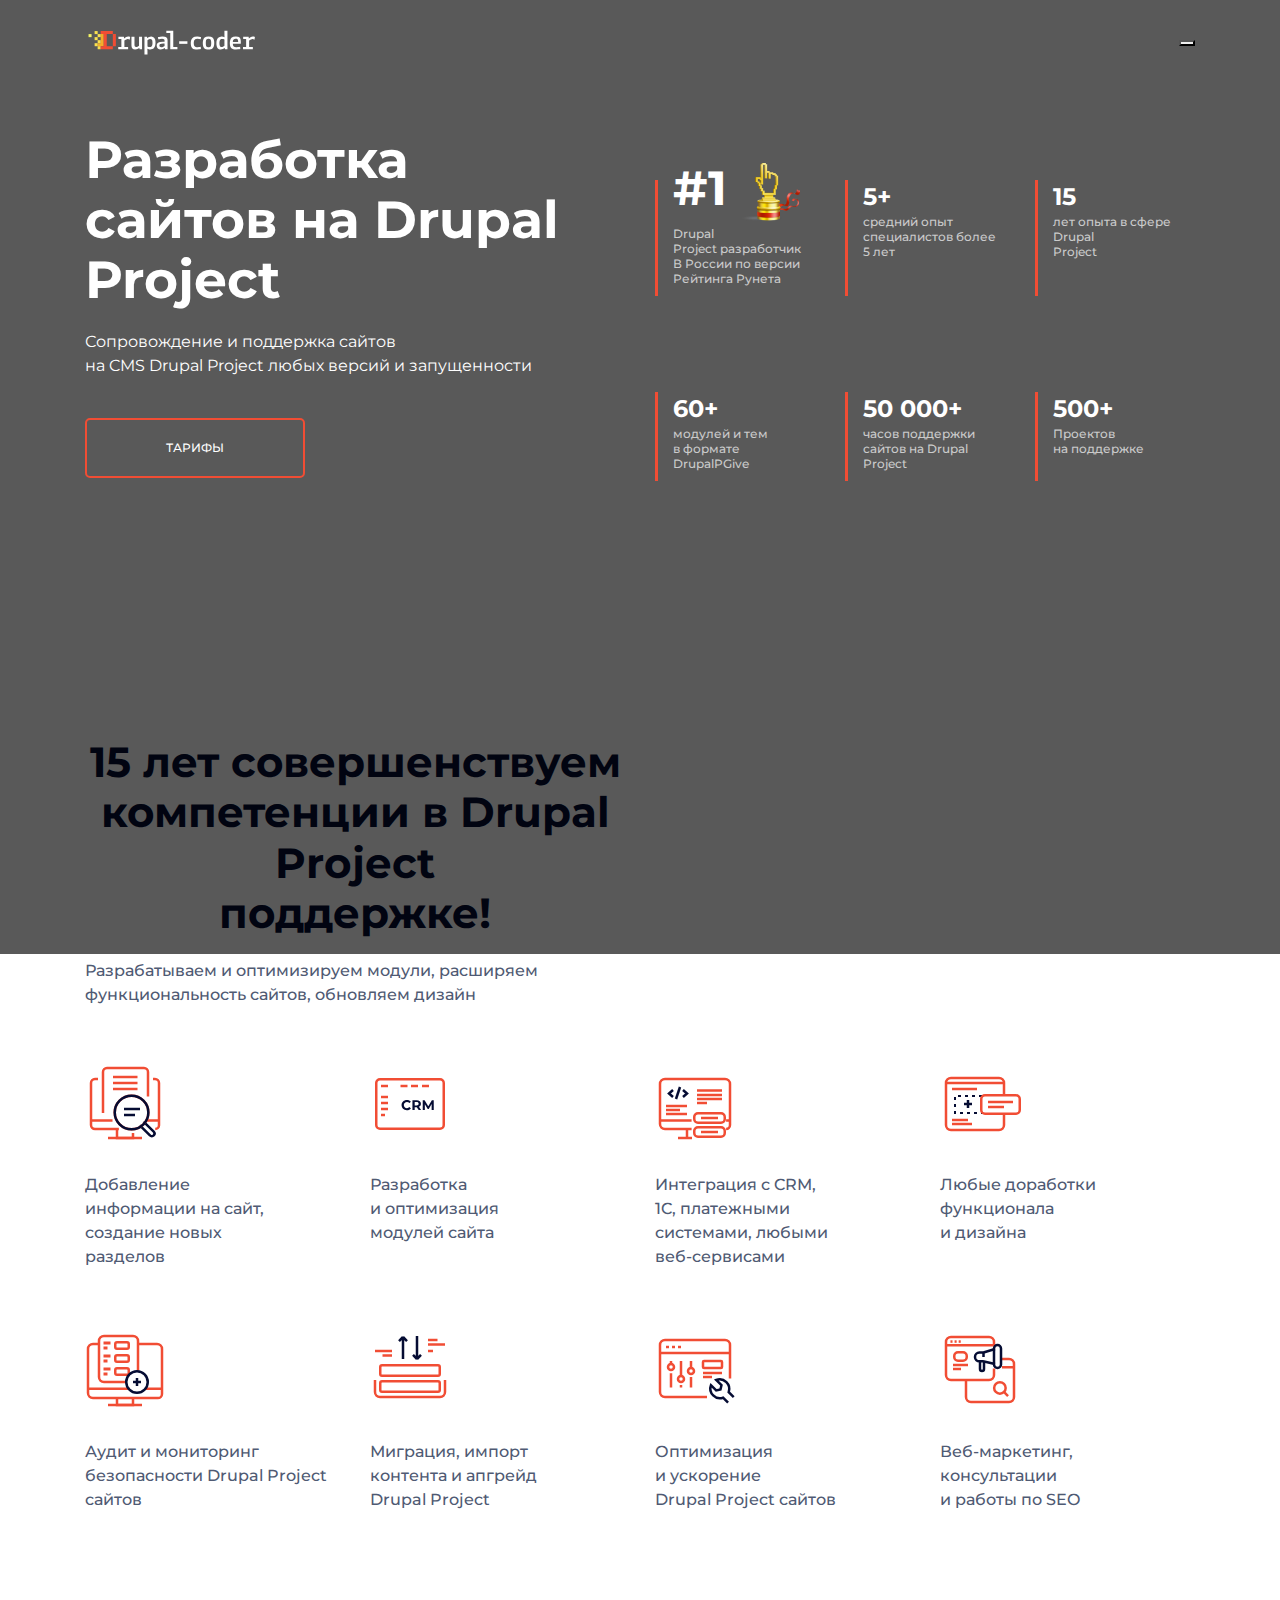
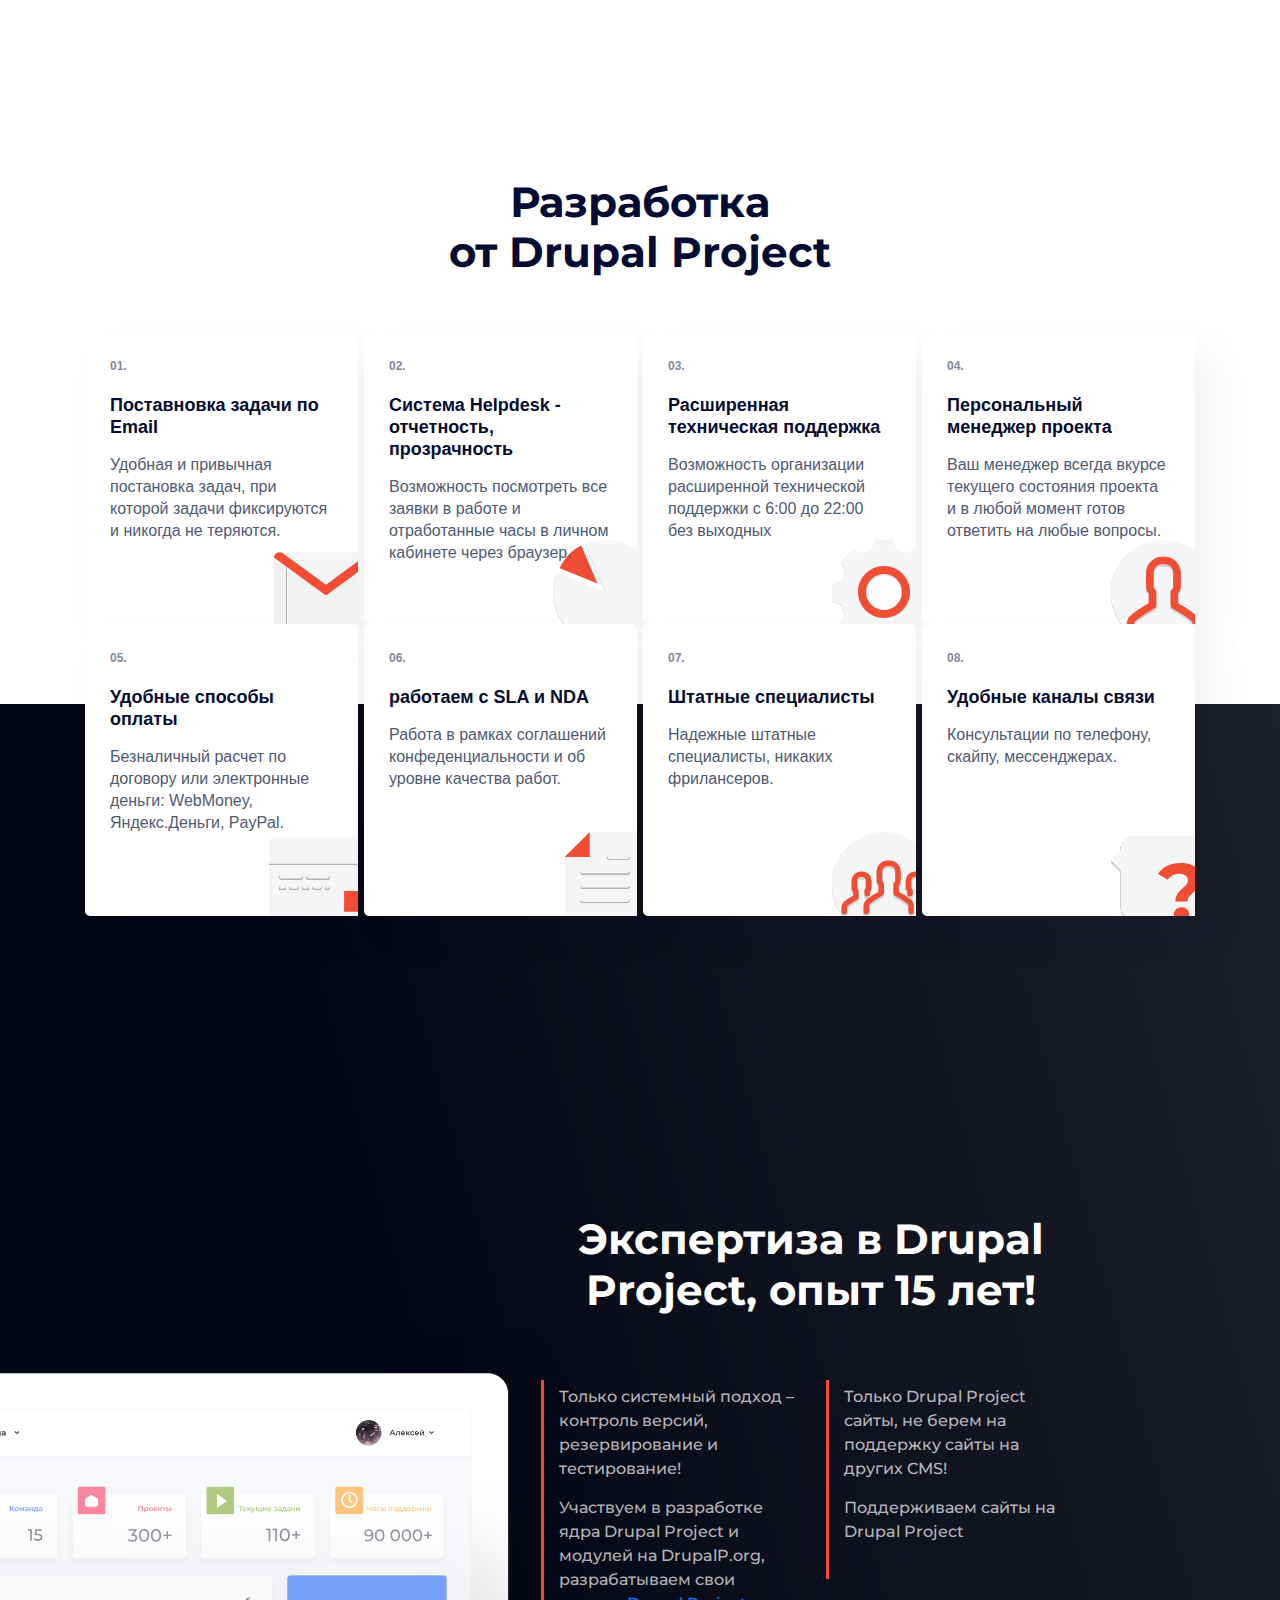
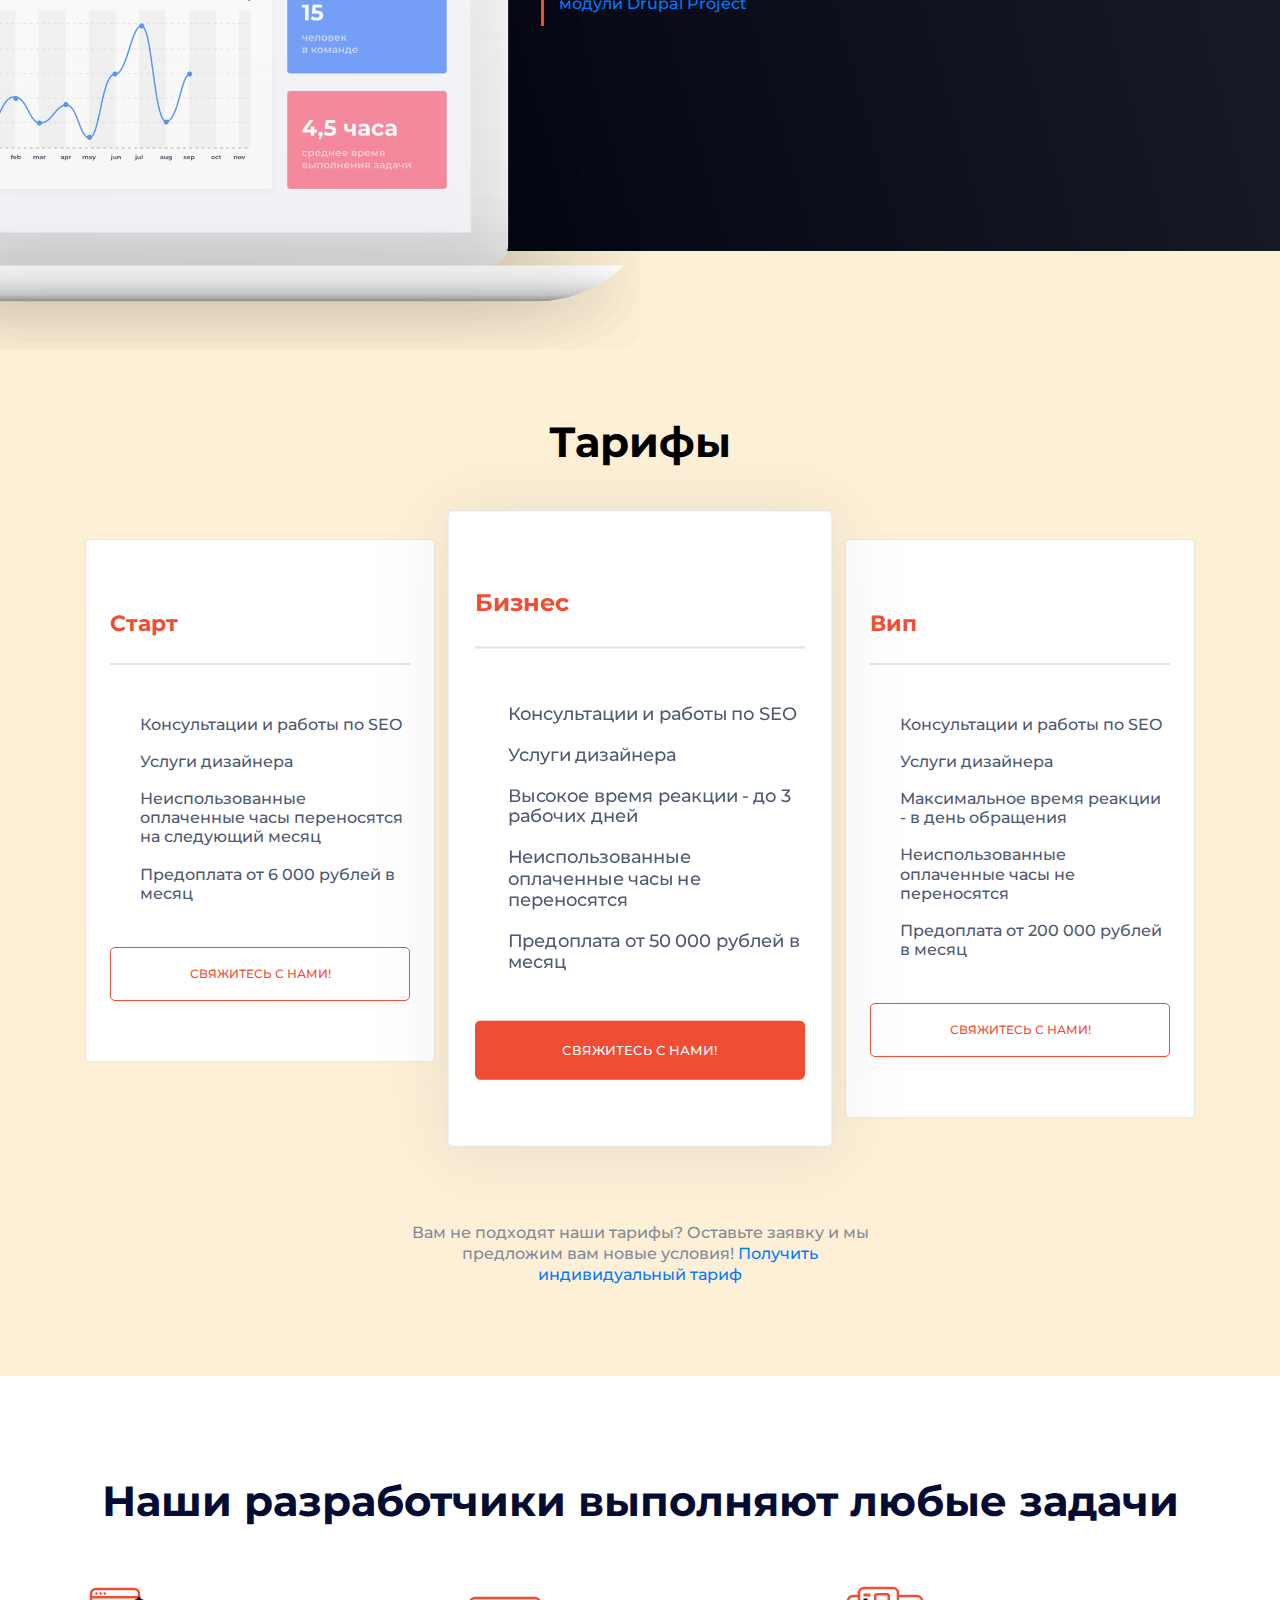
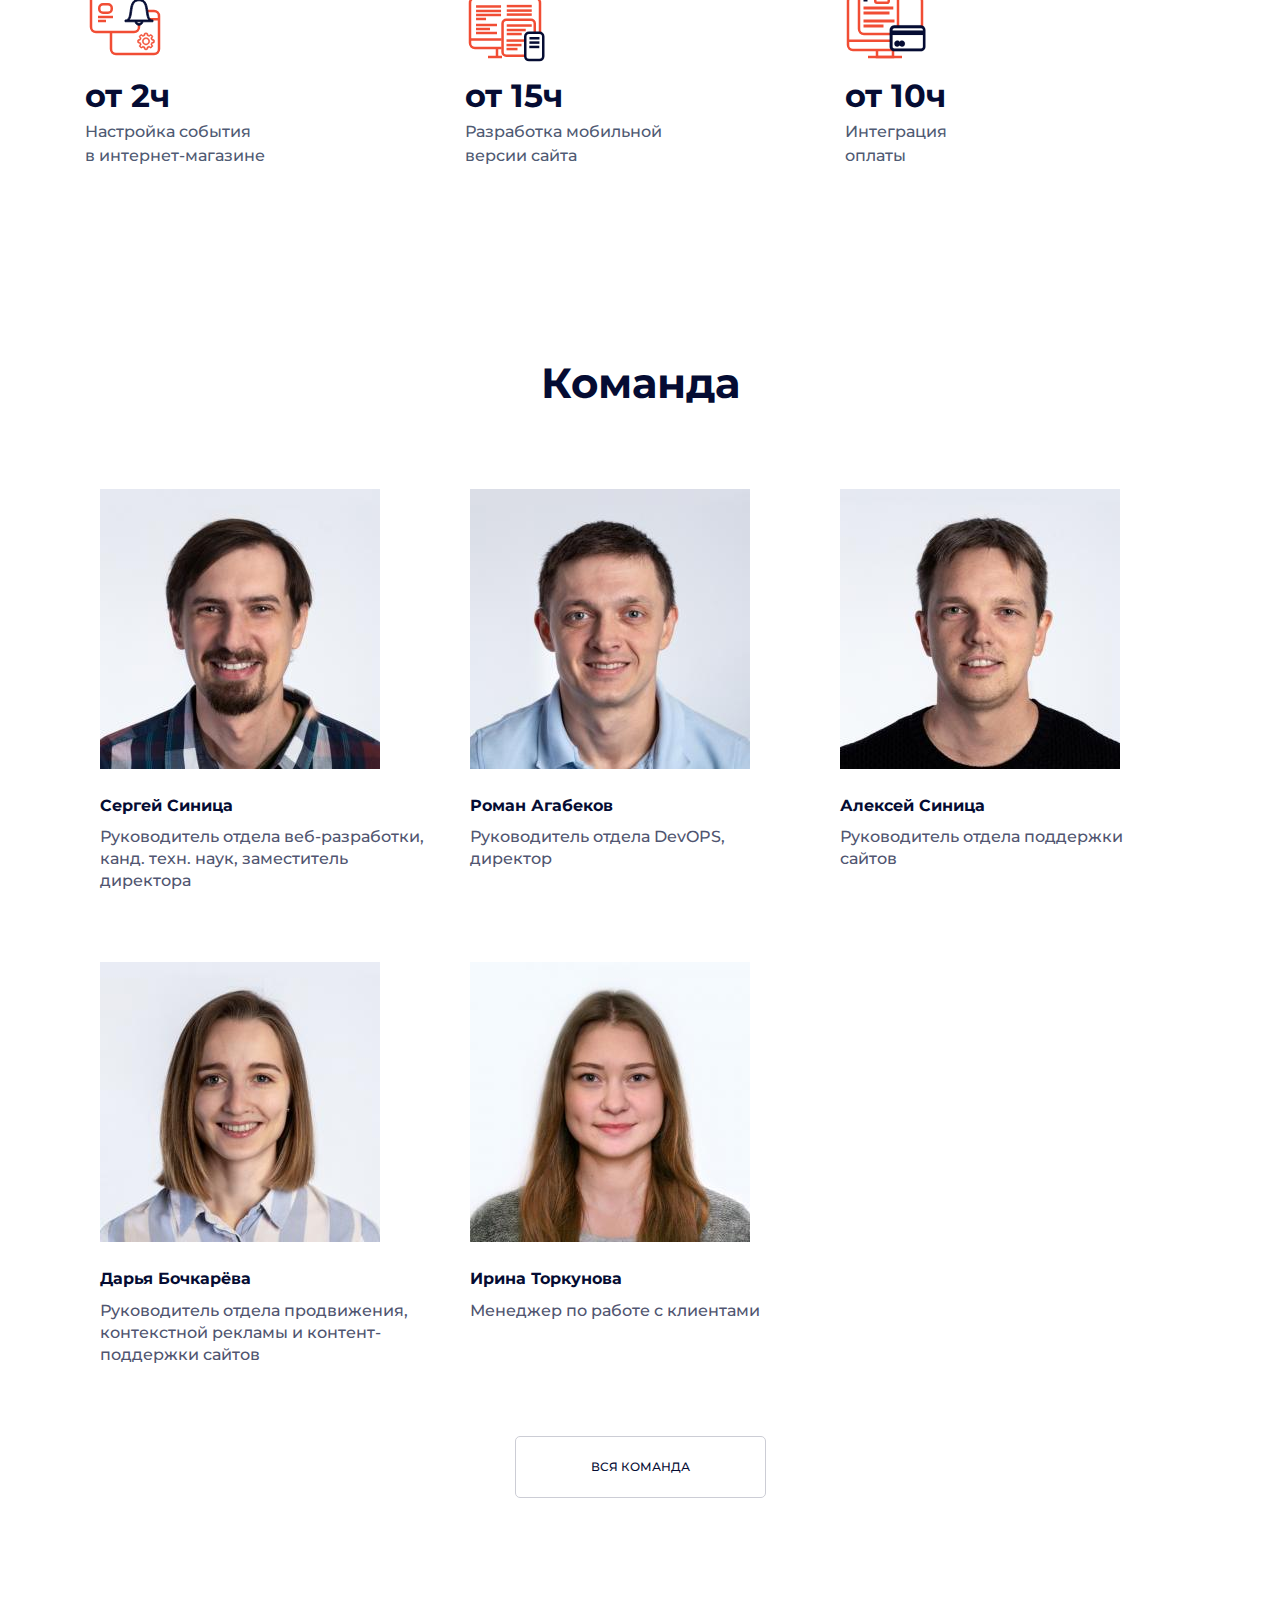
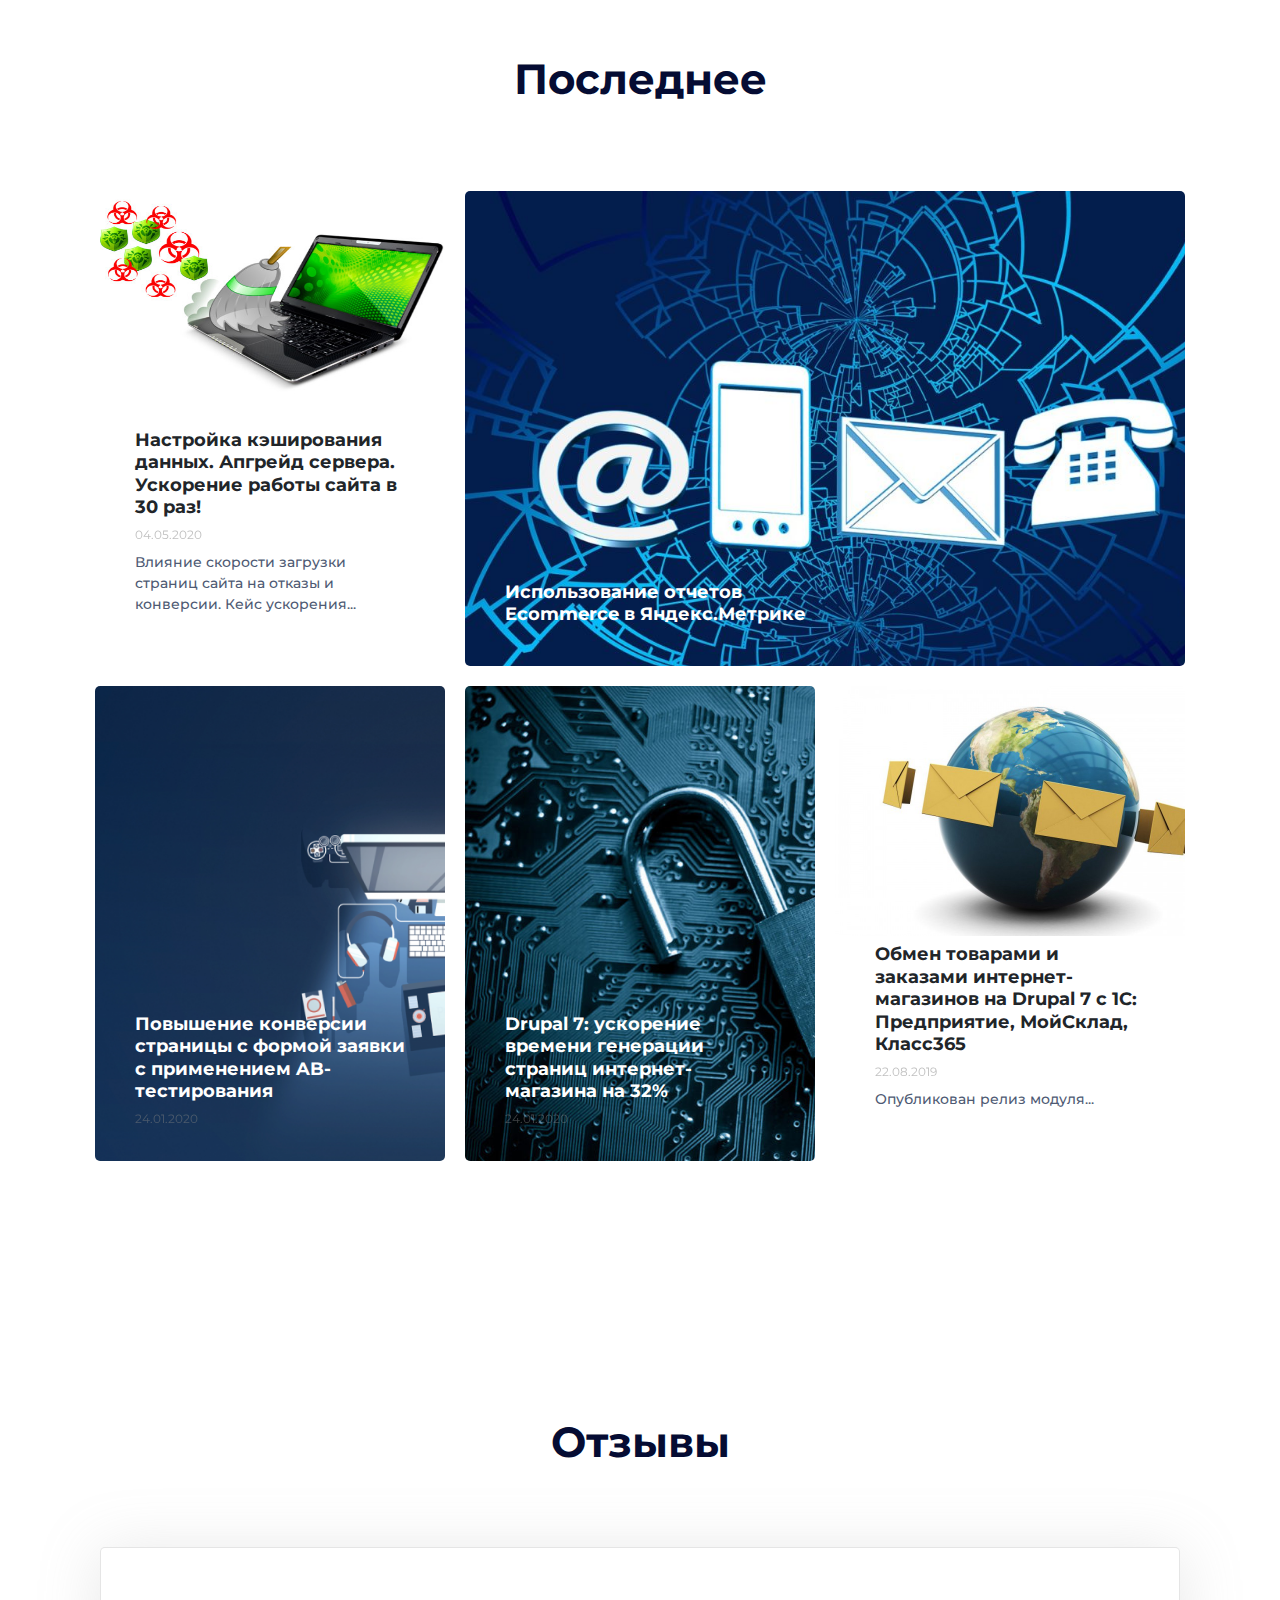
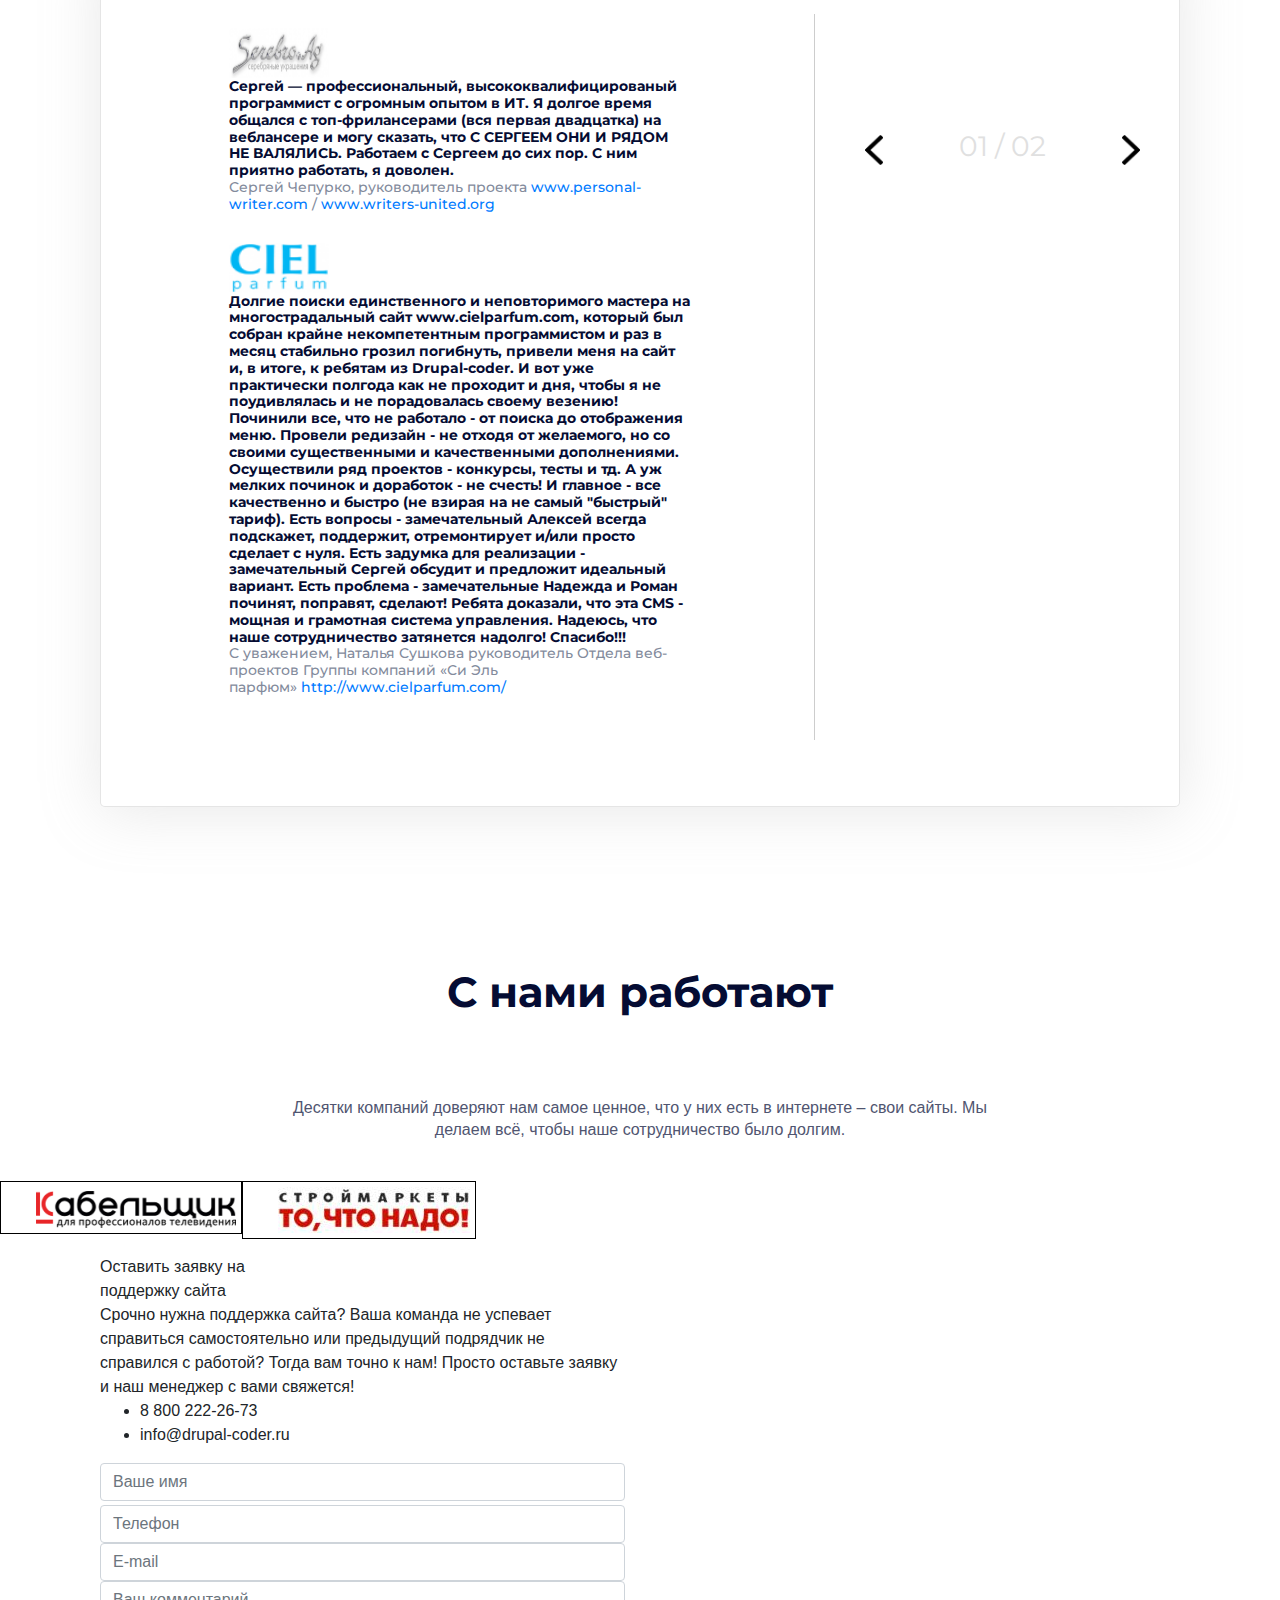
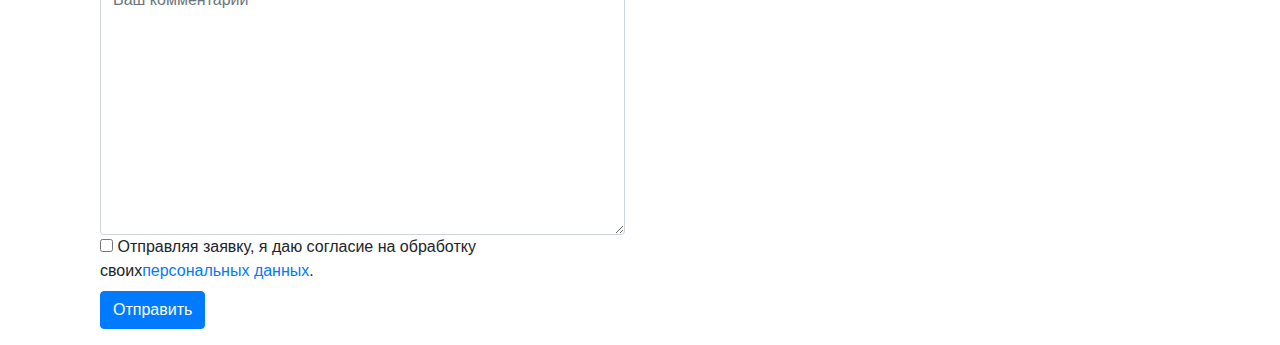
==== commit d445fcc7: "Add files via upload" ====
--- a/index.html
+++ b/index.html
@@ -18,7 +18,7 @@
     <link rel="preconnect" href="https://fonts.gstatic.com">
     <link href="https://fonts.googleapis.com/css2?family=Montserrat:wght@400;500;700&display=swap" rel="stylesheet">
 
-    <title>Drupal-coder</title>
+    <title>Drupal Project</title>
 </head>
 
 <body>
@@ -35,7 +35,7 @@
                         <nav id="block-bootstrap-dc-main-menu">
                             <ul class="menu nav navbar-navigation">
                                 <li>
-                                    <a href="#">Поддержка Drupal</a>
+                                    <a href="#">Поддержка Drupal Project</a>
                                 </li>
                                 <li class="expanded dropdown">
                                     <a href class="dropdown-toggle" data-toggle="dropdown">Администрирование
@@ -64,9 +64,9 @@
                                     <div class="container-fluid dropdown-menu-wrapper">
                                         <ul class="menu dropdown-menu">
                                             <li> <a href="#">Команда </a></li>
-                                            <li> <a href="#">Drupalgive </a></li>
+                                            <li> <a href="#">DrupalPgive </a></li>
                                             <li> <a href="#">Блог </a></li>
-                                            <li> <a href="#">Курсы Drupal </a></li>
+                                            <li> <a href="#">Курсы DrupalPr </a></li>
                                         </ul>
                                     </div>
                                 </li>
@@ -106,10 +106,10 @@
                     <div class="row">
                         <div class="col-md-6">
                             <h1 class="page-title">
-                                Разработка <br> сайтов на Drupal
+                                Разработка <br> сайтов на Drupal Project
                             </h1>
                             <div class="suppor-main-description">
-                                Сопровождение и поддержка сайтов <br> на CMS Drupal любых версий и запущенности
+                                Сопровождение и поддержка сайтов <br> на CMS Drupal Project любых версий и запущенности
                             </div>
                             <div class="block-main-wrapper">
                                 <a href="#" class="block-main-btn flowing-scroll"> Тарифы</a>
@@ -123,54 +123,54 @@
                                             #1 <img src="img/cup.png">
                                         </div>
                                         <div class="support-achievement-description">
-                                            Drupal разработчик <br> В России по версии <br> Рейтинга Рунета
+                                            Drupal <br> Project разработчик <br> В России по версии <br> Рейтинга Рунета
                                         </div>
                                     </div>
                                 </div>
                                 <div class="col-md-4 col-sm-4 col-xs-6 support-achievement">
                                     <div class="support-achievement-wrapper">
                                         <div class="support-achievement-title">
-                                            3+
+                                            5+
                                         </div>
                                         <div class="support-achievement-description">
-                                            средний опыт<br> специалистов более <br> трех лет
+                                            средний опыт<br> специалистов более <br> 5 лет
                                         </div>
                                     </div>
                                 </div>
                                 <div class="col-md-4 col-sm-4 col-xs-6 support-achievement">
                                     <div class="support-achievement-wrapper">
                                         <div class="support-achievement-title">
-                                            14
+                                            15
                                         </div>
                                         <div class="support-achievement-description">
-                                            лет опыта в сфере <br> Drupal
+                                            лет опыта в сфере <br> Drupal <br> Project
                                         </div>
                                     </div>
                                 </div>
                                 <div class="col-md-4 col-sm-4 col-xs-6 support-achievement">
                                     <div class="support-achievement-wrapper">
                                         <div class="support-achievement-title">
-                                            50+
+                                            60+
                                         </div>
                                         <div class="support-achievement-description">
-                                            модулей и тем<br> в формате DrupalGive
+                                            модулей и тем<br> в формате DrupalPGive
                                         </div>
                                     </div>
                                 </div>
                                 <div class="col-md-4 col-sm-4 col-xs-6 support-achievement">
                                     <div class="support-achievement-wrapper">
                                         <div class="support-achievement-title">
-                                            90 000+
+                                            50 000+
                                         </div>
                                         <div class="support-achievement-description">
-                                            часов поддержки <br>сайтов на Drupal
+                                            часов поддержки <br>сайтов на Drupal <br> Project
                                         </div>
                                     </div>
                                 </div>
                                 <div class="col-md-4 col-sm-4 col-xs-6 support-achievement">
                                     <div class="support-achievement-wrapper">
                                         <div class="support-achievement-title">
-                                            300+
+                                            500+
                                         </div>
                                         <div class="support-achievement-description">
                                             Проектов <br>на поддержке
@@ -192,7 +192,7 @@
                         <div class="row">
                             <div class="col-md-6">
                                 <h2 class="block-title">
-                                    13 лет совершенствуем <br> компетенции в Drupal <br> поддержке!
+                                    15 лет совершенствуем <br> компетенции в Drupal Project <br> поддержке!
                                 </h2>
                                 <div class="competencies-description">
                                     Разрабатываем и оптимизируем модули, расширяем <br> функциональность сайтов, обновляем дизайн
@@ -266,7 +266,7 @@
                                             </div>
                                         </div>
                                         <div class="competency-body">
-                                            Аудит и мониторинг <br> безопасности Drupal <br> сайтов
+                                            Аудит и мониторинг <br> безопасности Drupal Project <br> сайтов
                                         </div>
                                     </div>
                                 </div>
@@ -280,7 +280,7 @@
                                             </div>
                                         </div>
                                         <div class="competency-body">
-                                            Миграция, импорт <br> контента и апгрейд <br> Drupal
+                                            Миграция, импорт <br> контента и апгрейд <br> Drupal Project
                                         </div>
                                     </div>
                                 </div>
@@ -294,7 +294,7 @@
                                             </div>
                                         </div>
                                         <div class="competency-body">
-                                            Оптимизация <br> и ускорение <br> Drupal сайтов
+                                            Оптимизация <br> и ускорение <br> Drupal Project сайтов
                                         </div>
                                     </div>
                                 </div>
@@ -322,7 +322,7 @@
                         <div class="row">
                             <div class="col-md-12">
                                 <h2 class="block-title">
-                                    Разработка <br> от Drupal-coder
+                                    Разработка <br> от Drupal Project
                                 </h2>
                             </div>
                         </div>
@@ -505,7 +505,7 @@
                             <div class="col-md-6 col-xs-12 col-md-offset-6" style="margin-left: 40%">
                                 <div class="row">
                                     <div class="col-md-12">
-                                        <h2 class="block-title" style="color: white"> Экспертиза в Drupal, опыт 14 лет! </h2>
+                                        <h2 class="block-title" style="color: white"> Экспертиза в Drupal Project, опыт 15 лет! </h2>
                                     </div>
                                 </div>
                                 <div class="row row-flex expertise-row">
@@ -521,7 +521,7 @@
                                     <div class="col-sm-6 col-xs-12 expertise-col">
                                         <div class="expertise-item">
                                             <div class="expertise-item-body">
-                                                Только Drupal сайты, не берем на поддержку сайты на других CMS!
+                                                Только Drupal Project сайты, не берем на поддержку сайты на других CMS!
                                             </div>
                                         </div>
                                     </div>
@@ -529,7 +529,7 @@
                                     <div class="col-sm-6 col-xs-12 expertise-col">
                                         <div class="expertise-item">
                                             <div class="expertise-item-body">
-                                                Участвуем в разработке ядра Drupal и модулей на Drupal.org, разрабатываем свои <a href="#">модули Drupal</a>
+                                                Участвуем в разработке ядра Drupal Project и модулей на DrupalP.org, разрабатываем свои <a href="#">модули Drupal Project</a>
                                             </div>
                                         </div>
                                     </div>
@@ -537,7 +537,7 @@
                                     <div class="col-sm-6 col-xs-12 expertise-col">
                                         <div class="expertise-item">
                                             <div class="expertise-item-body">
-                                                Поддерживаем сайты на Drupal 5, 6, 7 и 8
+                                                Поддерживаем сайты на Drupal Project
                                             </div>
                                         </div>
                                     </div>
@@ -564,7 +564,7 @@
                                     <div class="tariff-wrapper">
                                         <div class="tariff-header">
                                             <div class="tariff-title">
-                                                Стартовый
+                                                Старт
                                             </div>
                                             <br>
                                         </div>
@@ -606,13 +606,13 @@
                                                 Услуги дизайнера
                                             </div>
                                             <div class="tariff-body-item">
-                                                Высокое время реакции - до 2 рабочих дней
+                                                Высокое время реакции - до 3 рабочих дней
                                             </div>
                                             <div class="tariff-body-item">
                                                 Неиспользованные оплаченные часы не переносятся
                                             </div>
                                             <div class="tariff-body-item">
-                                                Предоплата от 30 000 рублей в месяц
+                                                Предоплата от 50 000 рублей в месяц
                                             </div>
                                         </div>
                                         <div class="tariff-footer">
@@ -627,7 +627,7 @@
                                     <div class="tariff-wrapper">
                                         <div class="tariff-header">
                                             <div class="tariff-title">
-                                                VIP
+                                                Вип
                                             </div>
                                             <br>
                                         </div>
@@ -645,7 +645,7 @@
                                                 Неиспользованные оплаченные часы не переносятся
                                             </div>
                                             <div class="tariff-body-item">
-                                                Предоплата от 270 000 рублей в месяц
+                                                Предоплата от 200 000 рублей в месяц
                                             </div>
                                         </div>
                                         <div class="tariff-footer">
@@ -659,7 +659,7 @@
                         <div class="row">
                             <div class="col-xs-12">
                                 <div class="tariff-dop">
-                                    Вам не подходят наши тарифы? Оставьте заявку и мы предложим вам индивидуальные условия!
+                                    Вам не подходят наши тарифы? Оставьте заявку и мы предложим вам новые условия!
                                     <a href="#" clas="contact-form tariffs-link">Получить индивидуальный тариф</a>
                                 </div>
                             </div>
@@ -672,7 +672,7 @@
                     <div class="row">
                         <div class="col-md-12">
                             <h2 class="block-title">
-                                Наши профессиональные разработчики выполняют быстро любые задачи
+                                Наши разработчики выполняют любые задачи
                             </h2>
                             <div class="competencies-description"></div>
                         </div>
@@ -687,9 +687,9 @@
                                         </div>
                                         <div class="competency-body">
                                             <div class="competency-time">
-                                                от 1ч
-                                            </div>
-                                            Настройка события GA <br> в интернет-магазине
+                                                от 2ч
+                                            </div>
+                                            Настройка события <br> в интернет-магазине
                                         </div>
                                     </div>
                                 </div>
@@ -704,7 +704,7 @@
                                         </div>
                                         <div class="competency-body">
                                             <div class="competency-time">
-                                                от 20ч
+                                                от 15ч
                                             </div>
 
                                             Разработка мобильной <br> версии сайта
@@ -723,10 +723,10 @@
                                         </div>
                                         <div class="competency-body">
                                             <div class="competency-time">
-                                                от 8ч
-                                            </div>
-
-                                            Интеграция <br> модуля оплаты
+                                                от 10ч
+                                            </div>
+
+                                            Интеграция <br> оплаты
 
                                         </div>
                                     </div>
@@ -833,14 +833,14 @@
             </div>
             <div class="news container">
                 <div class="block-title">
-                    Последние кейсы
+                    Последнее
                 </div>
                 <div class="form-group">
                     <div class="view-content">
                         <article about="#" class="blog is-promoted keys-1">
                             <div class="keys1-wrapper">
                                 <div class="keys1-picture">
-                                    <img src="img/image 11.1.png" width="360px" height="215px">
+                                    <img src="img\img1.png" width="360px" height="215px">
                                 </div>
                                 <div class="keys1-container">
                                     <div class="keys1-header">
@@ -884,7 +884,7 @@
                         <article about="#" class="blog is-promoted keys-1">
                             <div class="keys1-wrapper">
                                 <div class="keys1-picture">
-                                    <img src="img/image 8.3.png" height="480px">
+                                    <img src="img/image8.3.png" height="480px">
                                 </div>
                                 <div class="keys1-container">
                                     <div class="keys1-header">
@@ -908,7 +908,7 @@
                         <article about="#" class="blog is-promoted keys-1">
                             <div class="keys1-wrapper">
                                 <div class="keys1-picture">
-                                    <img src="img/image 7.3.png" height="480px">
+                                    <img src="img/image7.3.png" height="480px">
                                 </div>
                                 <div class="keys1-container">
                                     <div class="keys1-header">
@@ -931,7 +931,7 @@
                         <article about="#" class="blog is-promoted keys-1">
                             <div class="keys1-wrapper">
                                 <div class="keys1-picture">
-                                    <img src="img/image 11.1.png" height="250px">
+                                    <img src="img/image11.1.png" height="250px">
                                 </div>
                                 <div class="keys1-container">
                                     <div class="keys1-header">
@@ -1025,58 +1025,11 @@
                             <div class="image-in-slide">
                                 <img src="img/cableman_ru.png">
                             </div>
-                            <div class="image-in-slide">
-                                <img src="img/cableman_ru.png">
-                            </div>
-                            <div class="image-in-slide">
-                                <img src="img/cableman_ru.png">
-                            </div>
-                            <div class="image-in-slide">
-                                <img src="img/cableman_ru.png">
-                            </div>
-                            <div class="image-in-slide">
-                                <img src="img/cableman_ru.png">
-                            </div>
-                            <div class="image-in-slide">
-                                <img src="img/cableman_ru.png">
-                            </div>
-                            <div class="image-in-slide">
-                                <img src="img/cableman_ru.png">
-                            </div>
-                            <div class="image-in-slide">
-                                <img src="img/cableman_ru.png">
-                            </div>
-                            <div class="image-in-slide">
-                                <img src="img/cableman_ru.png">
-                            </div>
-                            <div class="image-in-slide">
-                                <img src="img/cableman_ru.png">
-                            </div>
                         </div>
                         <div class="slick-slider-three">
                             <div class="image-in-slide">
                                 <img src="img/farbors_ru.jpg">
                             </div>
-                            <div class="image-in-slide">
-                                <img src="img/farbors_ru.jpg">
-                            </div>
-                            <div class="image-in-slide">
-                                <img src="img/farbors_ru.jpg">
-                            </div>
-                            <div class="image-in-slide">
-                                <img src="img/farbors_ru.jpg">
-                            </div>
-                            <div class="image-in-slide">
-                                <img src="img/farbors_ru.jpg">
-                            </div>
-                            <div class="image-in-slide">
-                                <img src="img/farbors_ru.jpg">
-                            </div>
-                            <div class="image-in-slide">
-                                <img src="img/farbors_ru.jpg">
-                            </div>
-
-
                         </div>
                     </div>
                 </div>
@@ -1121,9 +1074,9 @@
                     <div class="form-item js-form-item form-type-checkbox js-form-type-checkbox form-item-fz152-agreement js-form-item-fz152-agreement checkbox">
                         <label for="edit-fz152-agreement" class="control-label option js-form-required form-required"><input required="required" data-drupal-selector="edit-fz152-agreement" class="form-checkbox required" type="checkbox" id="edit-fz152-agreement" name="fz152_agreement" value="1" aria-required="true">
                                 <span class="custom-checkbox"></span>
-                                Отправляя заявку, я даю согласие на <a href="/privacy-policy" target="_blank" rel="nofollow">обработку своих персональных данных</a>.</label>
-                    </div>
-                    <div data-drupal-selector="edit-actions" class="form-actions form-group js-form-wrapper form-wrapper" id="edit-actions"><button data-drupal-selector="edit-submit" class="button button--primary js-form-submit form-submit btn-primary btn" type="submit" id="edit-submit" name="op" value="Свяжитесь с нами">Свяжитесь с нами</button></div>
+                                Отправляя заявку, я даю согласие на обработку своих<a href="/privacy-policy" target="_blank" rel="nofollow">персональных данных</a>.</label>
+                    </div>
+                    <div data-drupal-selector="edit-actions" class="form-actions form-group js-form-wrapper form-wrapper" id="edit-actions"><button data-drupal-selector="edit-submit" class="button button--primary js-form-submit form-submit btn-primary btn" type="submit" id="edit-submit" name="op" value="Отправить">Отправить</button></div>
                 </form>
             </div>
         </div>
